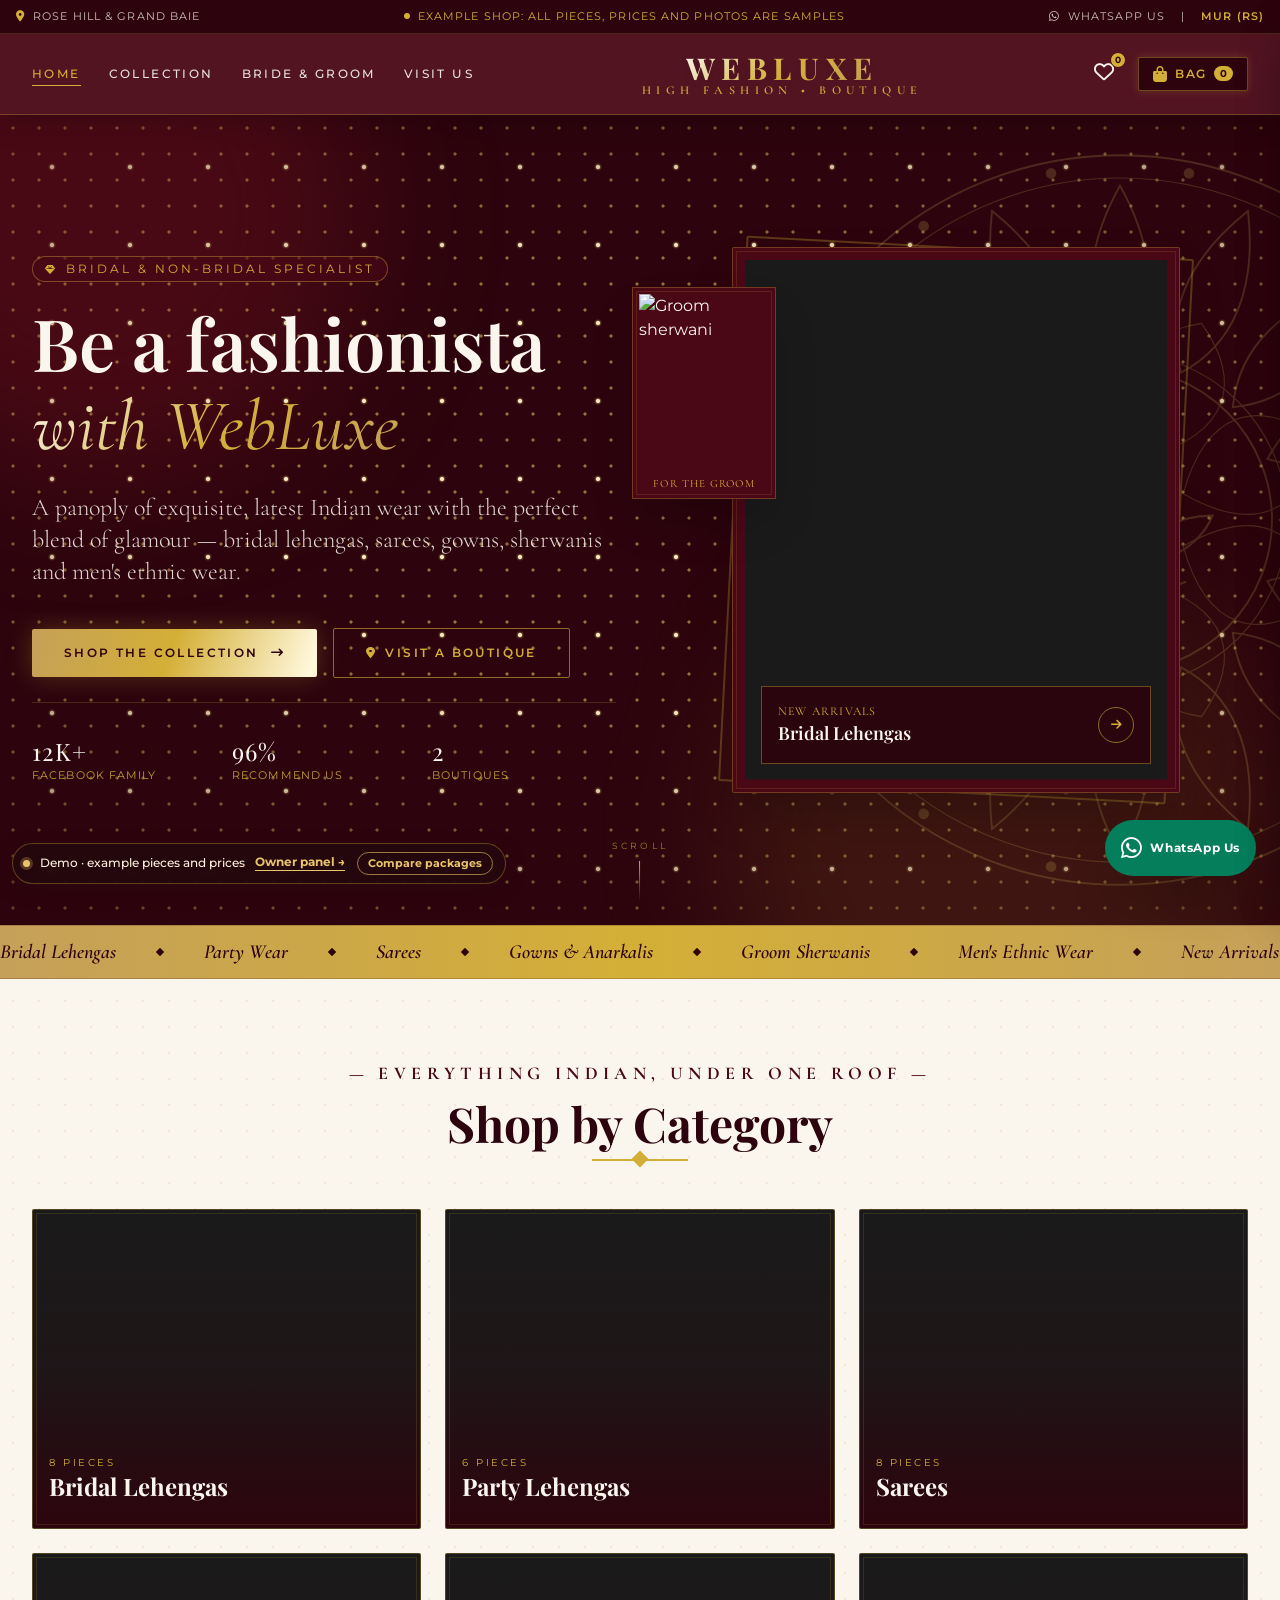
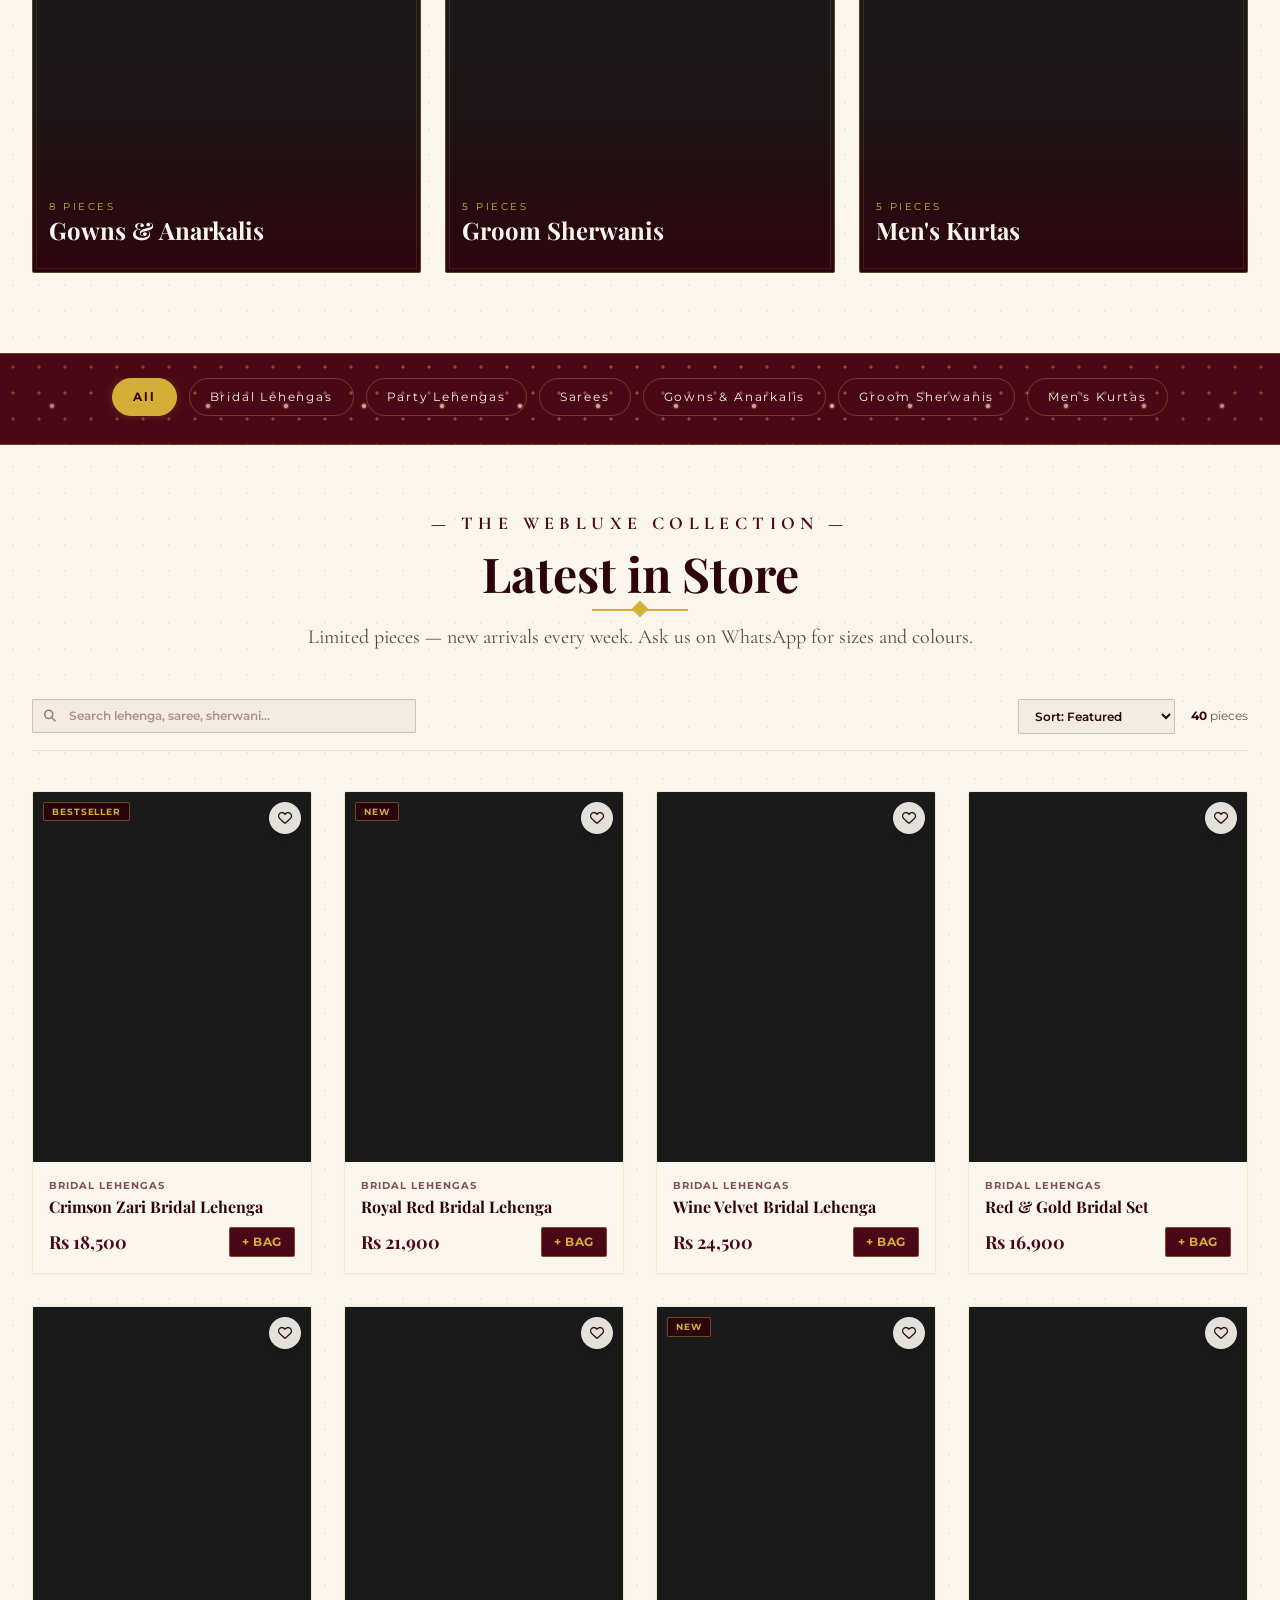
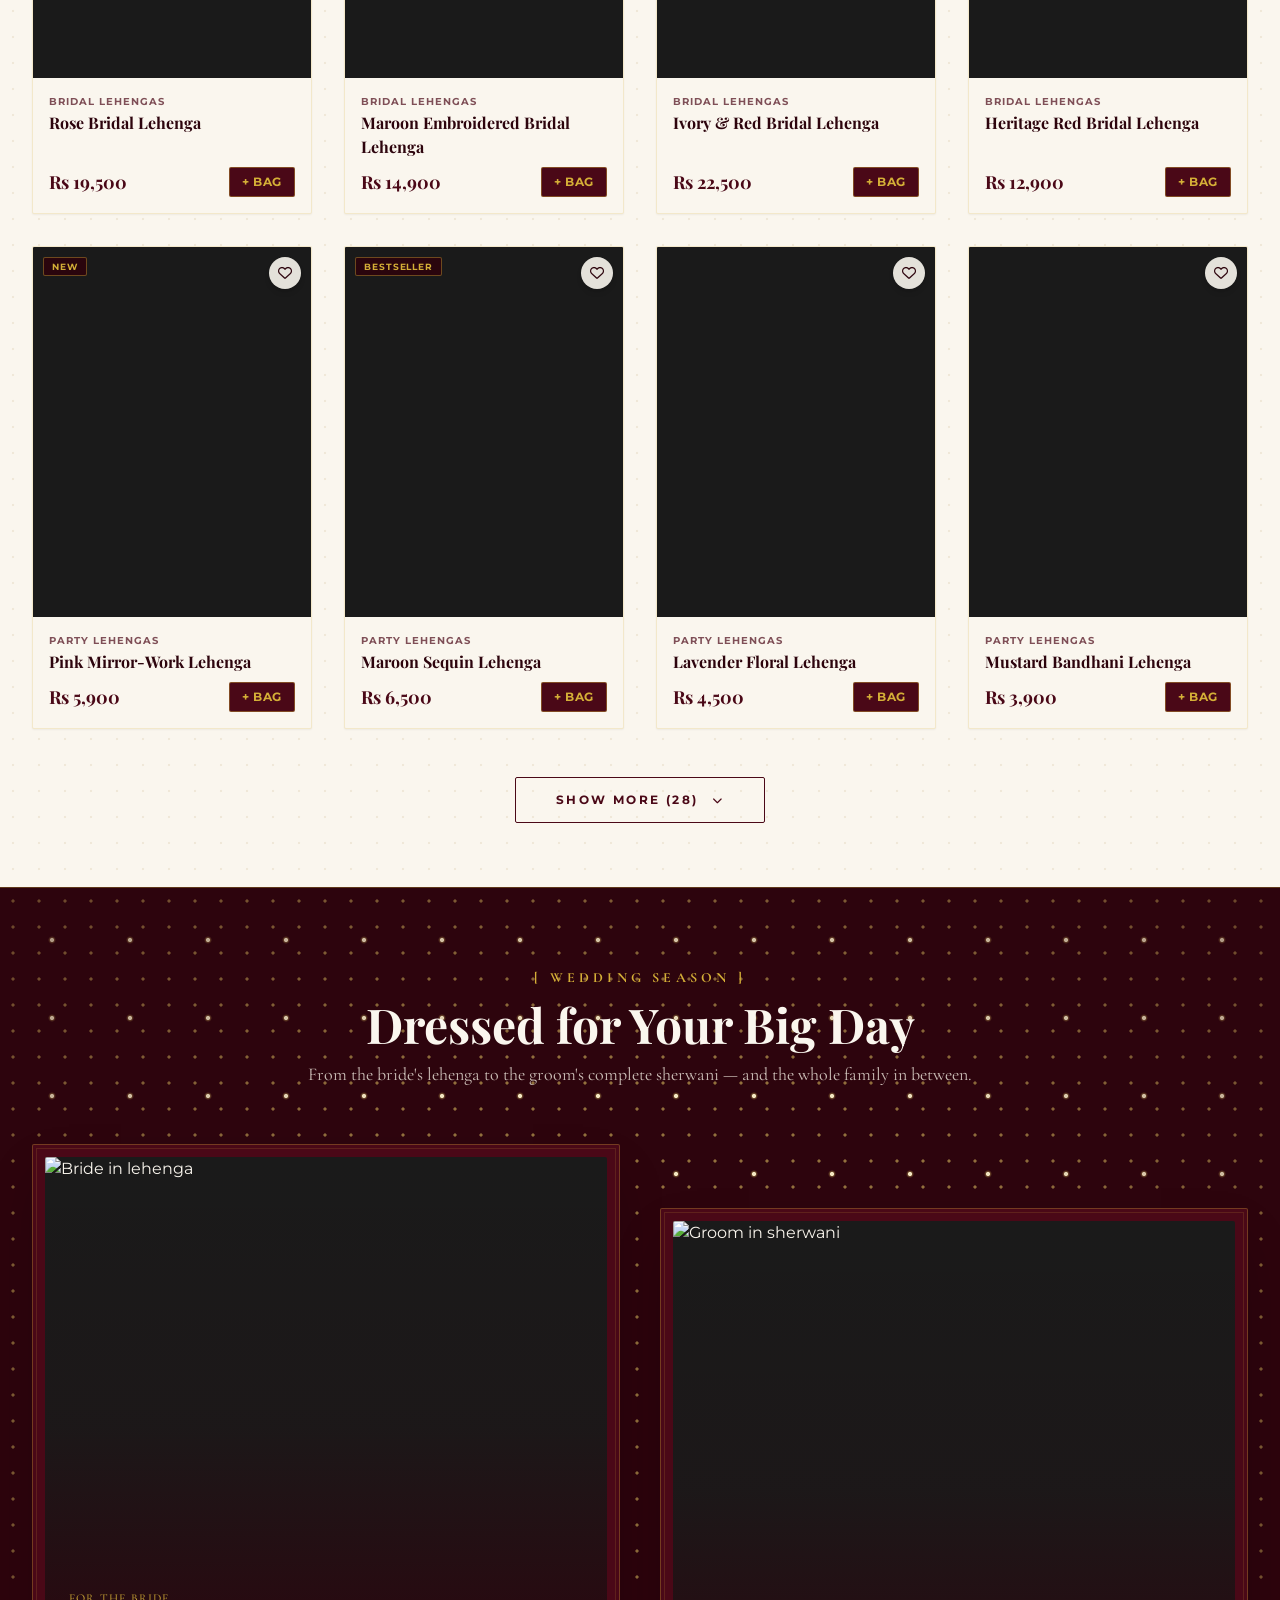
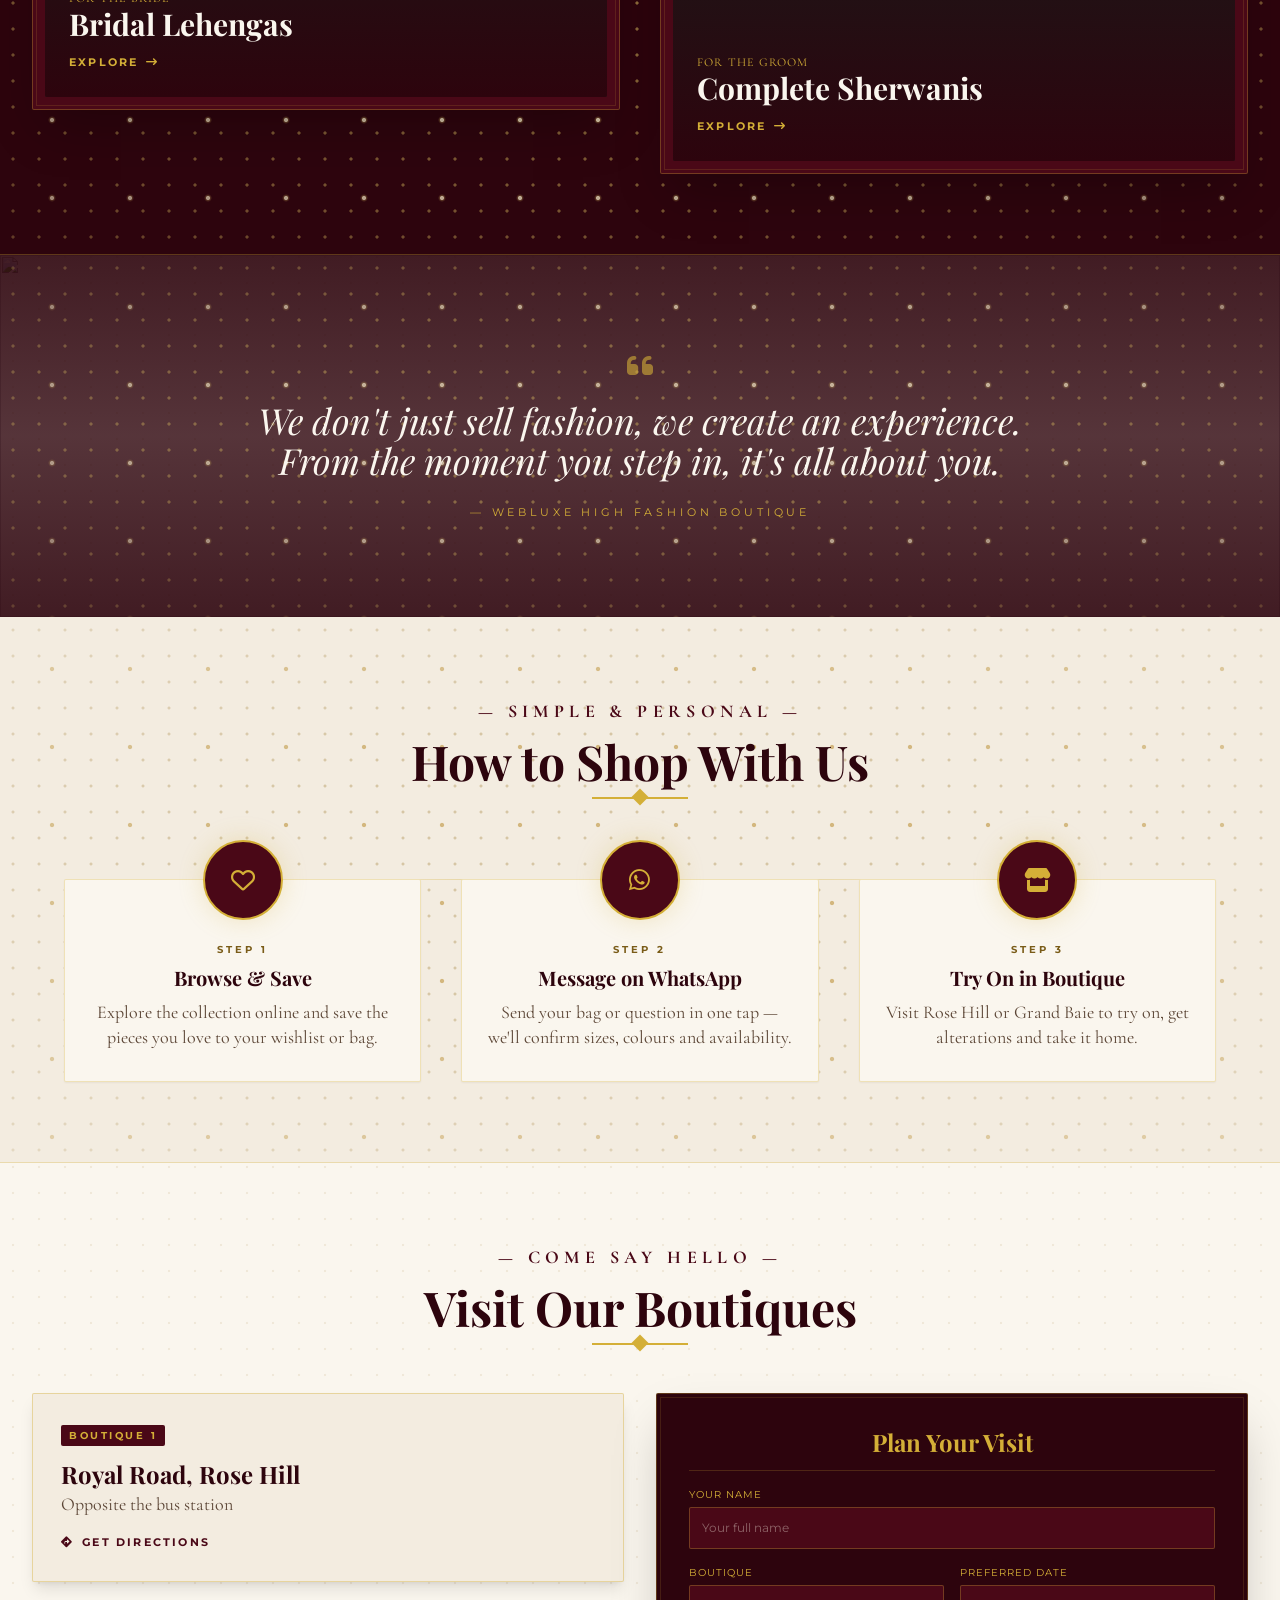
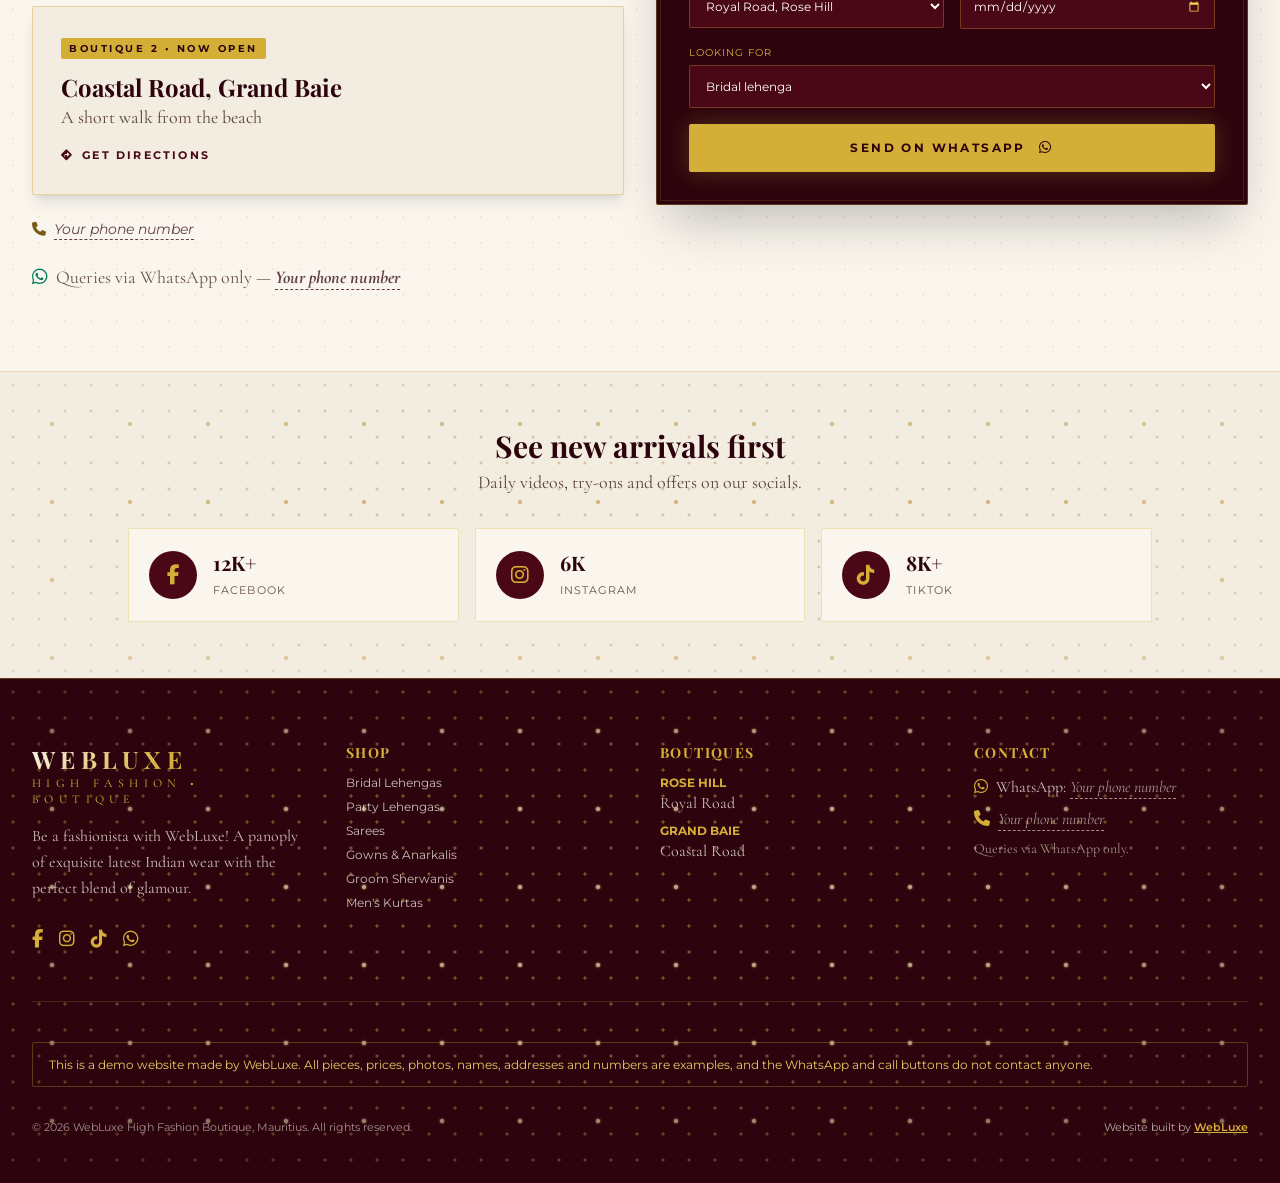
==== index.html @ 53db2b8c "WebLuxe High Fashion Boutique: business demo Clothing-shop demo site for WebLuxe. All pieces, prices" ====
<!DOCTYPE html>
<html lang="en" class="scroll-smooth">
<head>
    <meta charset="UTF-8">
    <meta name="viewport" content="width=device-width, initial-scale=1.0">
    <title>WebLuxe High Fashion Boutique | Indian Bridal &amp; Ethnic Wear in Mauritius</title>
    <meta name="description" content="WebLuxe High Fashion Boutique — Indian bridal &amp; non-bridal specialist in Mauritius. Bridal lehengas, sarees, gowns, sherwanis and men's ethnic wear. Boutiques in Rose Hill and Grand Baie.">
    <meta name="theme-color" content="#4A0817">
    <meta property="og:title" content="WebLuxe High Fashion Boutique | Be a fashionista">
    <meta property="og:description" content="A panoply of exquisite latest Indian wear — bridal, party wear and men's ethnic wear in Mauritius.">
    <meta property="og:type" content="website">
    <meta property="og:image" content="https://images.unsplash.com/photo-1721324807083-e9ddaa99310e?auto=format&fit=crop&w=1200&q=80">
    <link rel="icon" href="data:image/svg+xml,%3Csvg xmlns='http://www.w3.org/2000/svg' viewBox='0 0 64 64'%3E%3Crect width='64' height='64' rx='12' fill='%234A0817'/%3E%3Cg fill='none' stroke='%23D4AF37' stroke-width='2.2' stroke-linejoin='round'%3E%3Cpath d='M32 14c6 7 6 17 0 26-6-9-6-19 0-26z'/%3E%3Cpath d='M32 40c-8-2-13-9-13-16 7 2 12 8 13 16z'/%3E%3Cpath d='M32 40c8-2 13-9 13-16-7 2-12 8-13 16z'/%3E%3Cpath d='M18 46q14 6 28 0'/%3E%3C/g%3E%3C/svg%3E">

    <script>
        document.documentElement.classList.add('js');
        setTimeout(function () { if (document.body) { document.body.classList.add('is-loaded'); document.body.classList.remove('overflow-hidden'); } }, 7000);
    </script>

    <link rel="stylesheet" href="tw.css">
    <link rel="preconnect" href="https://fonts.googleapis.com">
    <link rel="preconnect" href="https://fonts.gstatic.com" crossorigin>
    <link href="https://fonts.googleapis.com/css2?family=Cormorant+Garamond:ital,wght@0,400;0,500;0,600;0,700;1,400;1,600&family=Montserrat:wght@300;400;500;600;700&family=Playfair+Display:ital,wght@0,400;0,600;0,700;0,900;1,400&display=swap" rel="stylesheet">
    <link rel="stylesheet" href="https://cdnjs.cloudflare.com/ajax/libs/font-awesome/6.4.0/css/all.min.css">

    <style>
        /* ============ BASE ============ */
        ::-webkit-scrollbar { width: 7px; }
        ::-webkit-scrollbar-track { background: #2D040D; }
        ::-webkit-scrollbar-thumb { background: #C5A059; border-radius: 3px; }
        .no-scrollbar::-webkit-scrollbar { display: none; }
        .no-scrollbar { -ms-overflow-style: none; scrollbar-width: none; }
        .rounded-xs { border-radius: 2px; }
        section[id] { scroll-margin-top: 84px; }
        :focus-visible { outline: 2px solid #D4AF37; outline-offset: 3px; }
        /* Light pages: a subtle antique-gold dot texture on the cream background */
        body { background-color: #FAF6EE; background-image: radial-gradient(circle, rgba(154, 118, 40, .2) 0 1.1px, transparent 1.7px); background-size: 26px 26px; }
        .on-light :focus-visible { outline-color: #7A5C18; }

        @keyframes goldGlint { 0% { background-position: -200% 0; } 100% { background-position: 200% 0; } }
        .gold-shimmer {
            background: linear-gradient(110deg, #C5A059 0%, #D4AF37 25%, #FFF8DC 50%, #D4AF37 75%, #C5A059 100%);
            background-size: 200% 100%; animation: goldGlint 6s infinite linear;
        }
        .text-gold-gradient {
            background: linear-gradient(135deg, #FAF6EE 0%, #D4AF37 50%, #C5A059 100%);
            -webkit-background-clip: text; background-clip: text; -webkit-text-fill-color: transparent;
        }
        /* ============ GOLD DOT FIELD (backgrounds) ============ */
        /* Base grid of crisp gold dots + a sparser layer that twinkles, so the pattern reads clearly on large / high-DPI screens */
        .dot-field { position: absolute; inset: 0; pointer-events: none; z-index: 0;
            background-image: radial-gradient(circle, rgba(230, 202, 101, .55) 0 1.3px, transparent 1.9px);
            background-size: 26px 26px;
            -webkit-mask-image: radial-gradient(ellipse 85% 75% at 50% 45%, #000 35%, rgba(0, 0, 0, .45) 100%);
                    mask-image: radial-gradient(ellipse 85% 75% at 50% 45%, #000 35%, rgba(0, 0, 0, .45) 100%); }
        .dot-field::after { content: ''; position: absolute; inset: 0;
            background-image: radial-gradient(circle, rgba(255, 244, 205, .95) 0 1.7px, rgba(230, 202, 101, .35) 2.4px, transparent 4px);
            background-size: 78px 78px; background-position: 13px 13px;
            animation: dotTwinkle 3.6s ease-in-out infinite alternate; }
        .dot-field.soft { opacity: .7; }
        @keyframes dotTwinkle { from { opacity: .15; } to { opacity: .85; } }
        /* Light sections: darker antique-gold dots so they show on cream */
        .dot-field.on-light { background-image: radial-gradient(circle, rgba(154, 118, 40, .32) 0 1.2px, transparent 1.8px); }
        .dot-field.on-light::after { background-image: radial-gradient(circle, rgba(184, 140, 46, .55) 0 1.6px, transparent 2.6px); }
        .hero-dust { position: absolute; inset: 0; pointer-events: none; overflow: hidden; z-index: 1; }
        .hero-dust b { position: absolute; bottom: -10px; width: var(--s); height: var(--s); border-radius: 50%; background: #F3DD8A; box-shadow: 0 0 8px 1px rgba(230, 202, 101, .8); opacity: 0; animation: dustRise var(--t) linear var(--d) infinite; }
        .hero-mandala { position: absolute; width: 760px; height: 760px; right: -220px; top: 50%; margin-top: -380px; opacity: .18; pointer-events: none; }
        .hero-mandala .spin { transform-origin: 100px 100px; animation: spin 120s linear infinite; }
        .hero-mandala .draw { fill: none; stroke: #E6CA65; stroke-width: .5; }
        .hero-mandala .draw.thin { stroke-width: .3; }
        .hero-mandala .draw.lotus { stroke-width: 1; }
        .hero-mandala .dot { fill: #E6CA65; }
        @media (max-width: 1023px) { .hero-mandala { right: 50%; margin-right: -380px; opacity: .12; } }

        .filigree-border { border: 1px solid rgba(212, 175, 55, 0.3); position: relative; }
        .filigree-border::after { content: ''; position: absolute; inset: 3px; border: 1px solid rgba(212, 175, 55, 0.15); pointer-events: none; }

        /* ============ MANDALA (shared) ============ */
        @keyframes drawLine { from { stroke-dashoffset: 1; } to { stroke-dashoffset: 0; } }
        @keyframes spin { to { transform: rotate(360deg); } }
        @keyframes fadeIn { from { opacity: 0; } to { opacity: 1; } }
        .mandala .draw, .mandala-w .draw { fill: none; stroke: #D4AF37; stroke-width: .6; stroke-dasharray: 1; }
        .mandala .draw.thin, .mandala-w .draw.thin { stroke-width: .35; stroke: #C5A059; }
        .mandala .draw.lotus, .mandala-w .draw.lotus { stroke: #E6CA65; stroke-width: 1.4; }
        .mandala .dot, .mandala-w .dot { fill: #D4AF37; }

        /* ============ INTRO LOADER ============ */
        #introLoader {
            position: fixed; inset: 0; z-index: 100; display: flex; align-items: center; justify-content: center; cursor: pointer;
            animation: loaderFailsafe .6s ease 7s forwards;
        }
        @keyframes loaderFailsafe { to { opacity: 0; visibility: hidden; } }
        #introLoader.is-done { display: none; }
        .curtain {
            position: absolute; top: 0; bottom: 0; width: 50.5%; overflow: hidden;
            background: radial-gradient(circle at var(--cx, 100%) 50%, rgba(90, 14, 26, .95) 0%, #2D040D 60%), #2D040D;
            transition: transform 1.15s cubic-bezier(.77, 0, .18, 1);
        }
        .curtain::before { content: ''; position: absolute; inset: 0; opacity: .32; background-image: radial-gradient(circle, #E6CA65 0 1.3px, transparent 1.9px); background-size: 24px 24px; }
        .curtain.left { left: 0; --cx: 100%; }
        .curtain.right { right: 0; --cx: 0%; }
        .curtain::after {
            content: ''; position: absolute; top: 0; bottom: 0; width: 1px; opacity: 0; transition: opacity .4s ease;
            background: linear-gradient(to bottom, transparent, #D4AF37 30%, #FFF8DC 50%, #D4AF37 70%, transparent);
        }
        .curtain.left::after { right: 0; }
        .curtain.right::after { left: 0; }
        #introLoader.is-leaving .curtain::after { opacity: 1; }
        #introLoader.is-leaving .curtain.left { transform: translateX(-101%); }
        #introLoader.is-leaving .curtain.right { transform: translateX(101%); }

        .loader-content { position: relative; z-index: 2; text-align: center; display: flex; flex-direction: column; align-items: center; transition: opacity .5s ease, transform .7s cubic-bezier(.7, 0, .3, 1), filter .5s ease; }
        #introLoader.is-leaving .loader-content { opacity: 0; transform: scale(.94); filter: blur(4px); }
        .mandala-wrap { position: relative; width: 190px; height: 190px; }
        @media (min-width: 640px) { .mandala-wrap { width: 230px; height: 230px; } }
        .mandala { width: 100%; height: 100%; overflow: visible; }
        .mandala .spin { transform-origin: 100px 100px; animation: spin 40s linear infinite; }
        .mandala .draw { animation: drawLine 1.6s cubic-bezier(.6, .1, .2, 1) both; animation-delay: var(--d, 0s); }
        .mandala .dot { animation: fadeIn .6s ease both; animation-delay: var(--d, 1.2s); }
        .mandala .lotus-g { animation: lotusIn 1.4s cubic-bezier(.2, .8, .2, 1) .7s both; transform-origin: 100px 100px; }
        @keyframes lotusIn { from { opacity: 0; transform: scale(.6); } to { opacity: 1; transform: scale(1); } }
        .mandala-glow { position: absolute; inset: 18%; border-radius: 50%; background: radial-gradient(circle, rgba(212, 175, 55, .3), transparent 70%); animation: glowPulse 2.6s ease-in-out infinite, fadeIn 1s ease .6s both; }
        @keyframes glowPulse { 0%, 100% { transform: scale(.9); opacity: .7; } 50% { transform: scale(1.1); opacity: 1; } }

        .brand-letters { margin-top: 28px; display: flex; gap: .08em; font-family: 'Playfair Display', serif; font-weight: 700; font-size: 30px; letter-spacing: .28em; padding-left: .28em; color: #FAF6EE; }
        @media (min-width: 640px) { .brand-letters { font-size: 44px; } }
        .brand-letters span { display: inline-block; animation: letterIn .9s cubic-bezier(.2, .8, .2, 1) both; animation-delay: calc(1.05s + var(--i) * .07s); }
        @keyframes letterIn { from { opacity: 0; transform: translateY(24px); filter: blur(8px); } to { opacity: 1; transform: none; filter: none; } }
        .brand-sub { margin-top: 6px; font-family: 'Cormorant Garamond', serif; font-weight: 600; font-size: 12px; letter-spacing: .55em; padding-left: .55em; color: #D4AF37; text-transform: uppercase; animation: subIn 1.2s ease 1.8s both; }
        @media (min-width: 640px) { .brand-sub { font-size: 14px; } }
        @keyframes subIn { from { opacity: 0; letter-spacing: .15em; } to { opacity: 1; letter-spacing: .55em; } }
        .loader-progress { margin-top: 34px; width: 180px; height: 1px; background: rgba(212, 175, 55, .2); position: relative; overflow: hidden; animation: fadeIn .6s ease 1.2s both; }
        .loader-progress i { position: absolute; inset: 0; transform-origin: left; background: linear-gradient(90deg, #C5A059, #FFF8DC, #D4AF37); animation: progressFill 2.2s cubic-bezier(.6, 0, .2, 1) 1.2s both; }
        @keyframes progressFill { from { transform: scaleX(0); } to { transform: scaleX(1); } }
        .loader-tagline { margin-top: 14px; font-family: 'Cormorant Garamond', serif; font-style: italic; font-size: 16px; color: rgba(243, 236, 224, .75); letter-spacing: .05em; animation: fadeIn .8s ease 2s both; }
        .loader-skip { position: absolute; bottom: 28px; left: 50%; transform: translateX(-50%); z-index: 3; font-family: 'Montserrat', sans-serif; font-size: 10px; letter-spacing: .3em; text-transform: uppercase; color: rgba(212, 175, 55, .55); animation: fadeIn .6s ease 1.5s both; transition: opacity .3s; }
        #introLoader.is-leaving .loader-skip { opacity: 0; }
        .gold-dust { position: absolute; inset: 0; z-index: 1; pointer-events: none; overflow: hidden; transition: opacity .5s; }
        #introLoader.is-leaving .gold-dust { opacity: 0; }
        .gold-dust b { position: absolute; bottom: -10px; width: var(--s); height: var(--s); border-radius: 50%; background: #E6CA65; box-shadow: 0 0 6px #D4AF37; opacity: 0; animation: dustRise var(--t) linear var(--d) infinite; }
        @keyframes dustRise { 0% { transform: translate(0, 0); opacity: 0; } 15% { opacity: .9; } 100% { transform: translate(var(--x), -105vh); opacity: 0; } }
        #introLoader.fast * { animation: none !important; }
        #introLoader.fast .mandala .spin { animation: spin 40s linear infinite !important; }

        /* ============ SECTION TRANSITION: silk pleat curtain ============ */
        #sectionWipe { position: fixed; inset: 0; z-index: 90; pointer-events: none; visibility: hidden; }
        #sectionWipe.is-active { pointer-events: auto; visibility: visible; }
        .pleat {
            position: absolute; top: 0; bottom: 0; transform: translateY(-101%);
            background: linear-gradient(90deg, #22030a 0%, #4A0817 35%, #5A0E1A 50%, #4A0817 65%, #22030a 100%);
            box-shadow: inset -1px 0 0 rgba(212, 175, 55, .35);
        }
        .pleat::after { content: ''; position: absolute; left: 0; right: 0; bottom: 0; height: 3px; background: linear-gradient(90deg, #C5A059, #FFF8DC, #C5A059); }
        .wipe-center { position: absolute; inset: 0; display: flex; flex-direction: column; align-items: center; justify-content: center; opacity: 0; }
        .wipe-mandala { width: 150px; height: 150px; position: relative; }
        @media (min-width: 640px) { .wipe-mandala { width: 180px; height: 180px; } }
        .mandala-w { width: 100%; height: 100%; overflow: visible; }
        .mandala-w .spin { transform-origin: 100px 100px; }
        .mandala-w .draw { stroke-dashoffset: 1; }
        .mandala-w .dot, .mandala-w .lotus-g { opacity: 0; }
        #sectionWipe.is-drawing .mandala-w .draw { animation: drawLine .75s cubic-bezier(.6, .1, .2, 1) forwards; animation-delay: calc(var(--d, 0s) * .45); }
        #sectionWipe.is-drawing .mandala-w .dot { animation: fadeIn .4s ease .45s forwards; }
        #sectionWipe.is-drawing .mandala-w .lotus-g { animation: lotusIn .8s cubic-bezier(.2, .8, .2, 1) .2s forwards; transform-origin: 100px 100px; }
        #sectionWipe.is-drawing .mandala-w .spin { animation: spin 8s linear infinite; }
        .wipe-title { margin-top: 22px; font-family: 'Playfair Display', serif; font-size: 30px; color: #FAF6EE; letter-spacing: .06em; display: flex; flex-wrap: wrap; justify-content: center; }
        @media (min-width: 640px) { .wipe-title { font-size: 42px; } }
        .wipe-title span { display: inline-block; opacity: 0; transform: translateY(14px); filter: blur(6px); white-space: pre; }
        #sectionWipe.is-drawing .wipe-title span { animation: letterIn .55s cubic-bezier(.2, .8, .2, 1) forwards; animation-delay: calc(.2s + var(--i) * .03s); }
        .wipe-sub { margin-top: 8px; font-family: 'Cormorant Garamond', serif; font-weight: 600; font-size: 12px; letter-spacing: .5em; color: #D4AF37; text-transform: uppercase; opacity: 0; }
        #sectionWipe.is-drawing .wipe-sub { animation: fadeIn .5s ease .45s forwards; }

        /* ============ HERO ENTRANCE ============ */
        html.js .hero-in { opacity: 0; transform: translateY(28px); }
        body.is-loaded .hero-in { animation: heroIn 1s cubic-bezier(.2, .7, .2, 1) forwards; animation-delay: var(--d, 0s); }
        @keyframes heroIn { to { opacity: 1; transform: none; } }
        .line-mask { display: block; overflow: hidden; padding-bottom: .08em; }
        .line-mask > span { display: inline-block; }
        html.js .line-mask > span { transform: translateY(110%); }
        body.is-loaded .line-mask > span { animation: lineUp 1.1s cubic-bezier(.2, .8, .2, 1) forwards; animation-delay: var(--d, 0s); }
        @keyframes lineUp { to { transform: translateY(0); } }
        html.js .hero-img-reveal { clip-path: inset(100% 0 0 0); }
        html.js .hero-img-reveal img { transform: scale(1.25); }
        body.is-loaded .hero-img-reveal { animation: clipUp 1.4s cubic-bezier(.77, 0, .18, 1) .35s forwards; }
        body.is-loaded .hero-img-reveal img { animation: heroZoomIn 2.2s cubic-bezier(.2, .7, .2, 1) .35s forwards, kenBurns 18s ease-in-out 2.6s infinite alternate; }
        @keyframes clipUp { to { clip-path: inset(0 0 0 0); } }
        @keyframes heroZoomIn { to { transform: scale(1); } }
        @keyframes kenBurns { from { transform: scale(1); } to { transform: scale(1.07) translateY(-1%); } }
        html.js .hero-frame { opacity: 0; transform: rotate(0deg) scale(.95); }
        body.is-loaded .hero-frame { animation: frameIn 1.4s cubic-bezier(.2, .7, .2, 1) .9s forwards; }
        @keyframes frameIn { to { opacity: 1; transform: rotate(3deg) scale(1); } }
        .float-card { animation: floaty 6s ease-in-out infinite; }
        @keyframes floaty { 0%, 100% { transform: translateY(0); } 50% { transform: translateY(-10px); } }

        /* ============ SCROLL REVEAL ============ */
        .reveal-element { opacity: 0; transform: translateY(30px); transition: opacity .9s ease-out, transform .9s cubic-bezier(.2, .7, .2, 1); }
        .reveal-element.active { opacity: 1; transform: translateY(0); }
        .reveal-element .divider-draw { width: 0; transition: width 1.1s cubic-bezier(.7, 0, .2, 1) .3s; }
        .reveal-element.active .divider-draw { width: 6rem; }
        .reveal-element .divider-draw > span { transform: translate(-50%, 0) rotate(45deg) scale(0); transition: transform .5s ease 1.1s; }
        .reveal-element.active .divider-draw > span { transform: translate(-50%, 0) rotate(45deg) scale(1); }

        /* ============ IMAGES / CARDS ============ */
        .luxury-img-wrapper { overflow: hidden; position: relative; }
        .luxury-img-wrapper img { transition: transform .9s cubic-bezier(.25, 1, .5, 1), opacity .7s ease; }
        .luxury-img-wrapper:hover img { transform: scale(1.06); }
        .sheen::after { content: ''; position: absolute; top: 0; bottom: 0; left: -75%; width: 50%; z-index: 5; pointer-events: none; background: linear-gradient(100deg, transparent, rgba(255, 248, 220, .28), transparent); transform: skewX(-20deg); }
        .sheen:hover::after { animation: sheenSweep 1.1s ease; }
        @keyframes sheenSweep { to { left: 130%; } }

        .cat-tile img { transition: transform 1.1s cubic-bezier(.25, 1, .5, 1); }
        .cat-tile:hover img { transform: scale(1.08); }
        .cat-tile .cat-line { transform: scaleX(0); transform-origin: left; transition: transform .5s ease; }
        .cat-tile:hover .cat-line { transform: scaleX(1); }

        #productGrid { transition: opacity .28s ease, transform .28s ease; }
        #productGrid.grid-out { opacity: 0; transform: translateY(14px); }
        .product-card { transition: opacity .8s ease-out, transform .6s cubic-bezier(.2, .7, .2, 1), box-shadow .5s ease, border-color .5s ease; }
        .product-card.active:hover { transform: translateY(-6px); }
        .heart-pop { animation: heartPop .45s cubic-bezier(.2, 1.6, .4, 1); }
        @keyframes heartPop { 0% { transform: scale(1); } 40% { transform: scale(1.45); } 100% { transform: scale(1); } }
        .badge-bump { animation: badgeBump .5s cubic-bezier(.2, 1.6, .4, 1); }
        @keyframes badgeBump { 0% { transform: scale(1); } 40% { transform: scale(1.6); } 100% { transform: scale(1); } }
        .fly-dot { position: fixed; z-index: 95; width: 64px; height: 64px; border-radius: 50%; object-fit: cover; border: 2px solid #D4AF37; box-shadow: 0 0 20px rgba(212, 175, 55, .5); pointer-events: none; }

        /* ============ DRAWERS / MODAL / NAV ============ */
        #drawerBackdrop { transition: opacity .45s ease; }
        .drawer { transition: transform .6s cubic-bezier(.77, 0, .18, 1); }
        #quickViewModal { transition: opacity .35s ease; }
        #quickViewModal .qv-panel { transition: transform .5s cubic-bezier(.2, .8, .2, 1), opacity .4s ease; }
        #quickViewModal.is-closed { opacity: 0; pointer-events: none; }
        #quickViewModal.is-closed .qv-panel { transform: translateY(24px) scale(.96); opacity: 0; }
        #mobileNavMenu { display: grid; grid-template-rows: 0fr; transition: grid-template-rows .5s cubic-bezier(.77, 0, .18, 1); }
        #mobileNavMenu > div { overflow: hidden; }
        #mobileNavMenu.open { grid-template-rows: 1fr; }
        @media (min-width: 1024px) { #mobileNavMenu { display: none; } }
        #mobileNavMenu a { opacity: 0; transform: translateX(-12px); transition: opacity .4s ease, transform .4s ease; }
        #mobileNavMenu.open a { opacity: 1; transform: none; }
        #headerInner { transition: padding .4s ease; }
        #mainHeader.is-scrolled #headerInner { padding-top: .55rem; padding-bottom: .55rem; }
        .nav-link.is-active { color: #D4AF37; }
        .nav-link.is-active > span { width: 100%; }
        #scrollProgress { transform-origin: left; transform: scaleX(0); }
        #backToTop { transition: opacity .4s ease, transform .4s ease; }
        #backToTop.is-hidden { opacity: 0; transform: translateY(16px); pointer-events: none; }
        @media (max-width: 640px) { #backToTop { display: none; } }   /* on phones it covered the + BAG buttons */
        .announce-item { transition: opacity .6s ease, transform .6s ease; }
        .announce-item.is-out { opacity: 0; transform: translateY(-8px); }
        .marquee { display: flex; width: max-content; animation: marquee 38s linear infinite; }
        .marquee-wrap:hover .marquee { animation-play-state: paused; }
        @keyframes marquee { to { transform: translateX(-50%); } }
        input[type="date"]::-webkit-calendar-picker-indicator { filter: invert(78%) sepia(40%) saturate(600%) hue-rotate(5deg); cursor: pointer; }

        @media (prefers-reduced-motion: reduce) {
            *, *::before, *::after { animation-duration: .01ms !important; animation-iteration-count: 1 !important; transition-duration: .01ms !important; }
            .marquee { animation: none !important; }
        }
        /* ============ BUSINESS TIER: calmer effects ============ */
        #introLoader .curtain, #introLoader .gold-dust, #introLoader .mandala-wrap, #introLoader .loader-skip, #sectionWipe { display: none !important; }
        #introLoader { background: #2D040D; transition: opacity .5s ease; }
        #introLoader.is-leaving { opacity: 0; }
        #introLoader.is-leaving .loader-content { opacity: 1; transform: none; filter: none; }
        .hero-mandala .spin { animation: none; }
        body { background-image: radial-gradient(circle, rgba(154, 118, 40, .11) 0 1px, transparent 1.6px); }
    </style>
    <link rel="stylesheet" href="demo/demo.css">
    <link rel="stylesheet" href="demo/tiers.css">
</head>
<body class="bg-silkVanilla text-obsidian font-montserrat antialiased selection:bg-royalMaroon selection:text-warmGold overflow-hidden">

    <!-- ===================== INTRO LOADING SCREEN ===================== -->
    <div id="introLoader" role="status" aria-label="Loading WebLuxe High Fashion Boutique">
        <div class="curtain left"></div>
        <div class="curtain right"></div>
        <div class="gold-dust" id="goldDust"></div>
        <div class="loader-content">
            <div class="mandala-wrap">
                <div class="mandala-glow"></div>
                <svg class="mandala" id="loaderMandala" viewBox="0 0 200 200" aria-hidden="true"></svg>
            </div>
            <div class="brand-letters" id="brandLetters" aria-hidden="true"></div>
            <div class="brand-sub">High Fashion &nbsp;•&nbsp; Boutique</div>
            <div class="loader-progress"><i></i></div>
            <div class="loader-tagline">Be a fashionista with WebLuxe</div>
        </div>
        <div class="loader-skip">Tap to enter</div>
    </div>

    <!-- SECTION TRANSITION OVERLAY -->
    <div id="sectionWipe" aria-hidden="true">
        <div id="pleats"></div>
        <div class="wipe-center">
            <div class="wipe-mandala"><svg class="mandala-w" id="wipeMandala" viewBox="0 0 200 200"></svg></div>
            <div class="wipe-title" id="wipeTitle"></div>
            <div class="wipe-sub">WebLuxe High Fashion Boutique</div>
        </div>
    </div>

    <script>
        /* Build the mandala (used by loader + transition) and loader extras before first paint */
        function buildMandala(svg) {
            var ns = 'http://www.w3.org/2000/svg';
            function el(tag, attrs, parent) { var e = document.createElementNS(ns, tag); for (var k in attrs) e.setAttribute(k, attrs[k]); parent.appendChild(e); return e; }
            var spin = el('g', { 'class': 'spin' }, svg);
            el('circle', { 'class': 'draw', pathLength: 1, cx: 100, cy: 100, r: 96, style: '--d:.05s' }, spin);
            el('circle', { 'class': 'draw thin', pathLength: 1, cx: 100, cy: 100, r: 90, style: '--d:.2s' }, spin);
            for (var i = 0; i < 16; i++) {
                el('path', { 'class': 'draw', pathLength: 1, d: 'M100 12 C 110 30, 110 46, 100 58 C 90 46, 90 30, 100 12 Z', transform: 'rotate(' + (i * 22.5) + ' 100 100)', style: '--d:' + (0.25 + i * 0.04) + 's' }, spin);
                el('circle', { 'class': 'dot', cx: 100, cy: 7, r: 1.4, transform: 'rotate(' + (i * 22.5 + 11.25) + ' 100 100)', style: '--d:' + (1.1 + i * 0.03) + 's' }, spin);
            }
            for (var j = 0; j < 8; j++) {
                el('path', { 'class': 'draw thin', pathLength: 1, d: 'M100 44 C 116 54, 118 68, 100 82 C 82 68, 84 54, 100 44 Z', transform: 'rotate(' + (j * 45 + 22.5) + ' 100 100)', style: '--d:' + (0.55 + j * 0.05) + 's' }, spin);
            }
            el('circle', { 'class': 'draw thin', pathLength: 1, cx: 100, cy: 100, r: 44, style: '--d:.5s' }, spin);
            el('circle', { 'class': 'draw', pathLength: 1, cx: 100, cy: 100, r: 40, style: '--d:.6s' }, spin);
            /* Lotus in the centre */
            var lotus = el('g', { 'class': 'lotus-g' }, svg);
            var inner = el('g', { transform: 'translate(100 100) scale(.58) translate(-100 -102)' }, lotus);
            var petals = [
                'M100 66 C 112 82, 112 104, 100 122 C 88 104, 88 82, 100 66 Z',
                'M100 122 C 84 114, 74 98, 76 82 C 90 88, 99 104, 100 122 Z',
                'M100 122 C 116 114, 126 98, 124 82 C 110 88, 101 104, 100 122 Z',
                'M100 122 C 80 124, 64 114, 58 100 C 74 100, 90 108, 100 122 Z',
                'M100 122 C 120 124, 136 114, 142 100 C 126 100, 110 108, 100 122 Z',
                'M70 130 Q 100 142 130 130'
            ];
            petals.forEach(function (d, k) { el('path', { 'class': 'draw lotus', pathLength: 1, d: d, style: '--d:' + (0.7 + k * 0.08) + 's' }, inner); });
        }
        (function () {
            buildMandala(document.getElementById('loaderMandala'));
            buildMandala(document.getElementById('wipeMandala'));
            var word = 'WEBLUXE', box = document.getElementById('brandLetters');
            for (var k = 0; k < word.length; k++) { var s = document.createElement('span'); s.textContent = word[k]; s.style.setProperty('--i', k); box.appendChild(s); }
            var dust = document.getElementById('goldDust');
            for (var n = 0; n < 26; n++) {
                var b = document.createElement('b');
                b.style.left = (Math.random() * 100) + '%';
                b.style.setProperty('--s', (1 + Math.random() * 3) + 'px');
                b.style.setProperty('--t', (6 + Math.random() * 7) + 's');
                b.style.setProperty('--d', (Math.random() * 5) + 's');
                b.style.setProperty('--x', ((Math.random() - 0.5) * 120) + 'px');
                dust.appendChild(b);
            }
            var pleats = document.getElementById('pleats'), P = 7;
            for (var p = 0; p < P; p++) {
                var d = document.createElement('div');
                d.className = 'pleat';
                d.style.left = (p * 100 / P) + '%';
                d.style.width = 'calc(' + (100 / P) + '% + 1px)';
                pleats.appendChild(d);
            }
            try { if (sessionStorage.getItem('hf_intro_seen')) document.getElementById('introLoader').classList.add('fast'); } catch (e) {}
        })();
    </script>

    <!-- SCROLL PROGRESS -->
    <div id="scrollProgress" class="fixed top-0 left-0 right-0 h-[2px] z-[60] bg-gradient-to-r from-antiqueGold via-softGold to-warmGold pointer-events-none"></div>

    <!-- TOP ANNOUNCEMENT BAR -->
    <div class="bg-richBurgundy text-warmGold border-b border-warmGold/20 py-2 px-4 text-center font-montserrat text-[11px] tracking-widest uppercase flex justify-between items-center z-50 relative">
        <div class="hidden md:flex items-center gap-2 text-creamAccent/80">
            <i class="fa-solid fa-location-dot text-warmGold"></i>
            <span>Rose Hill &amp; Grand Baie</span>
        </div>
        <div class="mx-auto md:mx-0 flex items-center gap-2 min-h-[16px]">
            <span class="w-1.5 h-1.5 rounded-full bg-warmGold animate-pulse shrink-0"></span>
            <span id="announceText" class="announce-item">Bridal &amp; Non-Bridal Specialist • Men's Ethnic Wear • Party Wear</span>
        </div>
        <div class="hidden md:flex items-center gap-4 text-creamAccent/80">
            <a href="#" onclick="openWhatsApp('Hello WebLuxe High Fashion Boutique!'); return false;" class="hover:text-warmGold transition-colors"><i class="fa-brands fa-whatsapp mr-1"></i> WhatsApp us</a>
            <span>|</span>
            <span class="font-semibold text-warmGold">MUR (Rs)</span>
        </div>
    </div>

    <!-- HEADER -->
    <header id="mainHeader" class="sticky top-0 z-40 bg-royalMaroon/95 border-b border-warmGold/30 transition-all duration-300 shadow-xl backdrop-blur-md">
        <div id="headerInner" class="max-w-7xl mx-auto px-4 sm:px-6 lg:px-8 py-4 flex items-center justify-between">
            <div class="flex items-center gap-4 lg:hidden">
                <button id="mobileNavBtn" onclick="toggleMobileNav()" class="text-warmGold p-2 text-xl focus:outline-none" aria-label="Open menu" aria-expanded="false">
                    <i class="fa-solid fa-bars-staggered"></i>
                </button>
            </div>

            <nav class="hidden lg:flex items-center gap-7 text-xs font-montserrat uppercase tracking-[0.2em] text-silkVanilla/90 font-medium">
                <a href="#hero" data-nav="hero" class="nav-link hover:text-warmGold transition-colors py-1 relative group">Home<span class="absolute bottom-0 left-0 w-0 h-[1px] bg-warmGold transition-all duration-300 group-hover:w-full"></span></a>
                <a href="#collections" data-nav="collections" class="nav-link hover:text-warmGold transition-colors py-1 relative group">Collection<span class="absolute bottom-0 left-0 w-0 h-[1px] bg-warmGold transition-all duration-300 group-hover:w-full"></span></a>
                <a href="#bride-groom" data-nav="bride-groom" class="nav-link hover:text-warmGold transition-colors py-1 relative group">Bride &amp; Groom<span class="absolute bottom-0 left-0 w-0 h-[1px] bg-warmGold transition-all duration-300 group-hover:w-full"></span></a>
                <a href="#visit" data-nav="visit" class="nav-link hover:text-warmGold transition-colors py-1 relative group">Visit Us<span class="absolute bottom-0 left-0 w-0 h-[1px] bg-warmGold transition-all duration-300 group-hover:w-full"></span></a>
            </nav>

            <a href="#hero" class="text-center group flex flex-col items-center" aria-label="WebLuxe High Fashion Boutique home">
                <span class="font-playfair text-xl sm:text-3xl font-bold tracking-[0.2em] sm:tracking-[0.22em] text-gold-gradient uppercase drop-shadow-md">WEBLUXE</span>
                <span class="font-cormorant text-[9px] sm:text-xs tracking-[0.3em] sm:tracking-[0.45em] text-warmGold uppercase -mt-1 font-semibold whitespace-nowrap group-hover:tracking-[0.55em] transition-all">High Fashion<span class="hidden sm:inline"> • Boutique</span></span>
            </a>

            <div class="flex items-center gap-5">
                <button onclick="toggleWishlistDrawer()" class="relative text-silkVanilla hover:text-warmGold transition-colors p-1" title="Wishlist" aria-label="Wishlist">
                    <i class="fa-regular fa-heart text-xl"></i>
                    <span id="wishlistBadge" class="absolute -top-1.5 -right-2 bg-warmGold text-richBurgundy text-[9px] font-bold w-4 h-4 rounded-full flex items-center justify-center border border-royalMaroon">0</span>
                </button>
                <button id="bagBtn" onclick="toggleCartDrawer()" class="relative flex items-center gap-2 bg-richBurgundy border border-warmGold/40 hover:border-warmGold text-warmGold px-3.5 py-2 rounded-sm transition-all duration-300 group shadow-gold-sm" aria-label="Shopping bag">
                    <i class="fa-solid fa-bag-shopping text-base group-hover:scale-110 transition-transform"></i>
                    <span class="hidden sm:inline font-montserrat text-xs tracking-widest uppercase font-semibold">BAG</span>
                    <span id="cartBadge" class="bg-warmGold text-richBurgundy text-[10px] font-bold px-1.5 rounded-full font-montserrat">0</span>
                </button>
            </div>
        </div>

        <div id="mobileNavMenu" class="lg:hidden bg-richBurgundy">
            <div>
                <div class="border-b border-warmGold/30 px-6 py-6 font-montserrat text-xs tracking-widest uppercase flex flex-col gap-4 text-silkVanilla">
                    <a href="#hero" onclick="toggleMobileNav(false)" class="py-2 border-b border-warmGold/10 hover:text-warmGold">Home</a>
                    <a href="#collections" onclick="toggleMobileNav(false)" class="py-2 border-b border-warmGold/10 hover:text-warmGold">Collection</a>
                    <a href="#bride-groom" onclick="toggleMobileNav(false)" class="py-2 border-b border-warmGold/10 hover:text-warmGold">Bride &amp; Groom</a>
                    <a href="#visit" onclick="toggleMobileNav(false)" class="py-2 border-b border-warmGold/10 hover:text-warmGold">Visit Our Boutiques</a>
                    <div class="pt-2 text-[11px] text-warmGold/80 normal-case flex flex-col gap-1">
                        <span><i class="fa-solid fa-location-dot mr-1"></i> Royal Road, Rose Hill &amp; Coastal Road, Grand Baie</span>
                        <span><i class="fa-brands fa-whatsapp mr-1"></i> WhatsApp: <span class="ph-num">Your phone number</span></span>
                    </div>
                </div>
            </div>
        </div>
    </header>

    <!-- HERO -->
    <section id="hero" class="relative bg-richBurgundy text-silkVanilla min-h-[85vh] lg:min-h-[90vh] flex items-center overflow-hidden">
        <div class="absolute -top-40 -left-40 w-[520px] h-[520px] rounded-full bg-deepCrimson/60 blur-3xl pointer-events-none"></div>
        <div class="absolute -bottom-48 right-0 w-[560px] h-[560px] rounded-full bg-warmGold/10 blur-3xl pointer-events-none"></div>
        <div class="dot-field"></div>
        <svg class="hero-mandala" id="heroMandala" viewBox="0 0 200 200" aria-hidden="true"></svg>
        <div class="hero-dust" id="heroDust" aria-hidden="true"></div>

        <div class="max-w-7xl mx-auto px-4 sm:px-6 lg:px-8 py-16 w-full relative z-10 grid grid-cols-1 lg:grid-cols-12 gap-12 items-center">
            <div class="lg:col-span-6 space-y-6 text-center lg:text-left">
                <div class="hero-in inline-flex items-center gap-2 px-3 py-1 border border-warmGold/40 bg-royalMaroon/60 rounded-full text-warmGold font-montserrat text-[10px] sm:text-xs tracking-[0.25em] uppercase" style="--d:.15s">
                    <i class="fa-solid fa-gem text-[10px]"></i>
                    <span>Bridal &amp; Non-Bridal Specialist</span>
                </div>

                <h1 class="font-playfair text-4xl sm:text-6xl xl:text-7xl font-semibold leading-[1.12] text-silkVanilla">
                    <span class="line-mask"><span style="--d:.25s">Be a fashionista</span></span>
                    <span class="line-mask"><span class="italic font-cormorant font-normal text-gold-gradient pr-2" style="--d:.4s">with WebLuxe</span></span>
                </h1>

                <p class="hero-in font-cormorant text-lg sm:text-2xl text-creamAccent/90 leading-relaxed max-w-xl mx-auto lg:mx-0 font-light" style="--d:.6s">
                    A panoply of exquisite, latest Indian wear with the perfect blend of glamour — bridal lehengas, sarees, gowns, sherwanis and men's ethnic wear.
                </p>

                <div class="hero-in pt-4 flex flex-col sm:flex-row items-center justify-center lg:justify-start gap-4 font-montserrat text-xs tracking-[0.2em] uppercase font-semibold" style="--d:.75s">
                    <a href="#collections" class="gold-shimmer w-full sm:w-auto text-center px-8 py-4 text-richBurgundy rounded-sm transition-all duration-300 shadow-gold-glow hover:shadow-[0_0_35px_rgba(212,175,55,.5)] flex items-center justify-center gap-3 group">
                        <span>Shop the Collection</span>
                        <i class="fa-solid fa-arrow-right-long group-hover:translate-x-1.5 transition-transform"></i>
                    </a>
                    <a href="#visit" class="w-full sm:w-auto text-center px-8 py-4 bg-transparent hover:bg-royalMaroon border border-warmGold/60 text-warmGold rounded-sm transition-all duration-300 flex items-center justify-center gap-2">
                        <i class="fa-solid fa-location-dot text-xs"></i>
                        <span>Visit a Boutique</span>
                    </a>
                </div>

                <div class="hero-in pt-8 border-t border-warmGold/20 grid grid-cols-3 gap-4 text-center lg:text-left font-montserrat text-[10px] sm:text-[11px] text-warmGold/90 uppercase tracking-widest" style="--d:.9s">
                    <div><span class="block font-playfair text-xl sm:text-2xl text-silkVanilla">12K+</span><span>Facebook Family</span></div>
                    <div><span class="block font-playfair text-xl sm:text-2xl text-silkVanilla">96%</span><span>Recommend Us</span></div>
                    <div><span class="block font-playfair text-xl sm:text-2xl text-silkVanilla">2</span><span>Boutiques</span></div>
                </div>
            </div>

            <div class="lg:col-span-6 relative flex justify-center items-center">
                <div class="hero-frame absolute inset-0 max-w-md mx-auto border-2 border-warmGold/30 rounded-sm pointer-events-none hidden sm:block"></div>
                <div class="hero-in relative w-full max-w-md bg-royalMaroon p-3 filigree-border rounded-sm shadow-2xl" style="--d:.2s">
                    <div class="hero-img-reveal relative h-[420px] sm:h-[520px] rounded-sm overflow-hidden bg-charcoal">
                        <img id="heroImage" src="https://images.unsplash.com/photo-1721324807083-e9ddaa99310e?auto=format&fit=crop&w=1000&q=80" srcset="https://images.unsplash.com/photo-1721324807083-e9ddaa99310e?auto=format&fit=crop&w=500&q=75 500w, https://images.unsplash.com/photo-1721324807083-e9ddaa99310e?auto=format&fit=crop&w=750&q=75 750w, https://images.unsplash.com/photo-1721324807083-e9ddaa99310e?auto=format&fit=crop&w=1000&q=80 1000w" sizes="(max-width:1024px) 80vw, 40vw" alt="Bridal lehenga at WebLuxe High Fashion Boutique" class="w-full h-full object-cover object-top" fetchpriority="high">
                        <div class="absolute bottom-4 left-4 right-4 bg-richBurgundy/90 border border-warmGold/40 p-4 backdrop-blur-md flex items-center justify-between text-silkVanilla cursor-pointer hover:border-warmGold transition-colors" onclick="goToCategory('bridal')">
                            <div>
                                <span class="font-cormorant text-xs text-warmGold uppercase tracking-widest block">New Arrivals</span>
                                <span class="font-playfair text-lg font-semibold block text-silkVanilla">Bridal Lehengas</span>
                            </div>
                            <span class="w-9 h-9 rounded-full border border-warmGold/60 flex items-center justify-center text-warmGold"><i class="fa-solid fa-arrow-right text-xs"></i></span>
                        </div>
                    </div>
                </div>
                <!-- Floating groom card -->
                <div class="hero-in hidden md:block absolute -left-2 lg:-left-8 top-10 w-36" style="--d:1.1s">
                    <div class="float-card bg-royalMaroon p-1.5 filigree-border shadow-2xl cursor-pointer" onclick="goToCategory('groom')">
                        <img src="https://images.unsplash.com/photo-1760080838961-4208536db385?auto=format&fit=crop&w=400&q=80" alt="Groom sherwani" class="w-full h-44 object-cover object-top">
                        <span class="block text-center font-cormorant text-[11px] text-warmGold tracking-widest uppercase pt-1.5">For the Groom</span>
                    </div>
                </div>
            </div>
        </div>
        <a href="#categories" class="absolute bottom-6 left-1/2 -translate-x-1/2 hidden lg:block text-warmGold/70 hover:text-warmGold font-montserrat text-[9px] tracking-[0.35em] uppercase z-10" aria-label="Scroll down">
            <span class="hero-in flex flex-col items-center gap-2" style="--d:1.2s"><span>Scroll</span><span class="w-px h-10 bg-gradient-to-b from-warmGold to-transparent animate-pulse"></span></span>
        </a>
    </section>

    <!-- GOLD MARQUEE -->
    <div class="marquee-wrap bg-gradient-to-r from-antiqueGold via-warmGold to-antiqueGold text-richBurgundy overflow-hidden py-3 border-y border-richBurgundy/20" aria-hidden="true">
        <div class="marquee font-cormorant italic font-semibold text-lg sm:text-xl whitespace-nowrap" id="marquee"></div>
    </div>

    <!-- SHOP BY CATEGORY -->
    <section id="categories" class="on-light py-20 px-4 sm:px-6 lg:px-8 max-w-7xl mx-auto">
        <div class="text-center space-y-3 mb-12 reveal-element">
            <span class="font-cormorant text-base sm:text-lg text-royalMaroon font-bold tracking-[0.3em] uppercase block">— Everything Indian, Under One Roof —</span>
            <h2 class="font-playfair text-3xl sm:text-5xl font-bold text-richBurgundy">Shop by Category</h2>
            <div class="divider-draw h-[2px] bg-warmGold mx-auto my-4 relative"><span class="absolute -top-1.5 left-1/2 w-3 h-3 bg-warmGold"></span></div>
        </div>
        <div id="categoryTiles" class="grid grid-cols-2 md:grid-cols-3 gap-4 sm:gap-6"></div>
    </section>

    <!-- CATEGORY CHIPS -->
    <section class="relative overflow-hidden bg-royalMaroon border-y border-warmGold/30 py-6 px-4" id="chipBar">
        <div class="dot-field soft"></div>
        <div id="categoryChips" class="relative max-w-7xl mx-auto flex items-center justify-start lg:justify-center gap-3 overflow-x-auto no-scrollbar pb-1 font-montserrat text-xs tracking-[0.15em] uppercase"></div>
    </section>

    <!-- COLLECTION -->
    <section id="collections" class="on-light py-16 px-4 sm:px-6 lg:px-8 max-w-7xl mx-auto">
        <div class="text-center space-y-3 mb-12 reveal-element">
            <span class="font-cormorant text-base sm:text-lg text-royalMaroon font-bold tracking-[0.3em] uppercase block">— The WebLuxe Collection —</span>
            <h2 class="font-playfair text-3xl sm:text-5xl font-bold text-richBurgundy">Latest in Store</h2>
            <div class="divider-draw h-[2px] bg-warmGold mx-auto my-4 relative"><span class="absolute -top-1.5 left-1/2 w-3 h-3 bg-warmGold"></span></div>
            <p class="font-cormorant text-cocoa text-lg sm:text-xl max-w-2xl mx-auto">Limited pieces — new arrivals every week. Ask us on WhatsApp for sizes and colours.</p>
        </div>

        <div class="flex flex-wrap items-center justify-between gap-4 mb-10 pb-4 border-b border-royalMaroon/10 font-montserrat text-xs">
            <div class="relative flex-1 min-w-[200px] max-w-sm">
                <i class="fa-solid fa-magnifying-glass absolute left-3 top-1/2 -translate-y-1/2 text-royalMaroon/50"></i>
                <label for="searchInput" class="sr-only">Search</label>
                <input id="searchInput" type="search" placeholder="Search lehenga, saree, sherwani…" oninput="onSearch()" class="w-full bg-creamAccent border border-royalMaroon/20 text-richBurgundy pl-9 pr-3 py-2 rounded-sm focus:outline-none focus:border-warmGold font-semibold placeholder-royalMaroon/40">
            </div>
            <div class="flex items-center gap-4">
                <label for="sortSelect" class="sr-only">Sort</label>
                <select id="sortSelect" onchange="applyFilters()" class="bg-creamAccent border border-royalMaroon/20 text-richBurgundy px-3 py-2 rounded-sm focus:outline-none focus:border-warmGold font-semibold cursor-pointer">
                    <option value="featured">Sort: Featured</option>
                    <option value="low">Price: Low to High</option>
                    <option value="high">Price: High to Low</option>
                </select>
                <div class="text-cocoaSoft text-xs whitespace-nowrap"><span id="productCount" class="font-bold text-richBurgundy">0</span> pieces</div>
            </div>
        </div>

        <div id="productGrid" class="grid grid-cols-2 lg:grid-cols-4 gap-4 sm:gap-8"></div>

        <div class="text-center mt-12">
            <button id="showMoreBtn" onclick="showMore()" class="px-10 py-3.5 border border-royalMaroon text-royalMaroon hover:bg-royalMaroon hover:text-warmGold font-montserrat text-xs font-bold tracking-[0.2em] uppercase rounded-sm transition-all duration-300">
                Show More <i class="fa-solid fa-chevron-down ml-2 text-[10px]"></i>
            </button>
        </div>
    </section>

    <!-- BRIDE & GROOM -->
    <section id="bride-groom" class="bg-richBurgundy text-silkVanilla py-20 px-4 sm:px-6 lg:px-8 border-y border-warmGold/30 relative overflow-hidden">
        <div class="dot-field"></div>
        <div class="max-w-7xl mx-auto relative">
            <div class="text-center space-y-3 mb-14 reveal-element">
                <span class="font-cormorant text-warmGold tracking-[0.3em] uppercase text-sm block font-bold">[ Wedding Season ]</span>
                <h2 class="font-playfair text-3xl sm:text-5xl font-bold text-silkVanilla">Dressed for Your Big Day</h2>
                <p class="font-cormorant text-creamAccent/80 text-lg max-w-2xl mx-auto">From the bride's lehenga to the groom's complete sherwani — and the whole family in between.</p>
            </div>

            <div class="grid grid-cols-1 md:grid-cols-2 gap-6 lg:gap-10">
                <div class="reveal-element group cursor-pointer" onclick="goToCategory('bridal')">
                    <div class="relative filigree-border p-3 bg-royalMaroon rounded-sm shadow-2xl">
                        <div class="luxury-img-wrapper sheen h-[440px] sm:h-[540px] rounded-sm relative bg-charcoal">
                            <img src="https://images.unsplash.com/photo-1740674570259-a47d713a2976?auto=format&fit=crop&w=1000&q=80" alt="Bride in lehenga" class="w-full h-full object-cover object-top" loading="lazy">
                            <div class="absolute inset-0 bg-gradient-to-t from-richBurgundy via-richBurgundy/10 to-transparent"></div>
                            <div class="absolute bottom-6 left-6 right-6">
                                <span class="text-warmGold font-cormorant text-xs tracking-widest uppercase block">For the Bride</span>
                                <h3 class="font-playfair text-3xl font-bold">Bridal Lehengas</h3>
                                <span class="inline-flex items-center gap-2 mt-3 text-warmGold font-montserrat text-[11px] font-bold tracking-[0.2em] uppercase">Explore <i class="fa-solid fa-arrow-right-long group-hover:translate-x-2 transition-transform"></i></span>
                            </div>
                        </div>
                    </div>
                </div>
                <div class="reveal-element group cursor-pointer md:mt-16" style="transition-delay:.15s" onclick="goToCategory('groom')">
                    <div class="relative filigree-border p-3 bg-royalMaroon rounded-sm shadow-2xl">
                        <div class="luxury-img-wrapper sheen h-[440px] sm:h-[540px] rounded-sm relative bg-charcoal">
                            <img src="https://images.unsplash.com/photo-1759906766080-82b785c61f51?auto=format&fit=crop&w=1000&q=80" alt="Groom in sherwani" class="w-full h-full object-cover object-top" loading="lazy">
                            <div class="absolute inset-0 bg-gradient-to-t from-richBurgundy via-richBurgundy/10 to-transparent"></div>
                            <div class="absolute bottom-6 left-6 right-6">
                                <span class="text-warmGold font-cormorant text-xs tracking-widest uppercase block">For the Groom</span>
                                <h3 class="font-playfair text-3xl font-bold">Complete Sherwanis</h3>
                                <span class="inline-flex items-center gap-2 mt-3 text-warmGold font-montserrat text-[11px] font-bold tracking-[0.2em] uppercase">Explore <i class="fa-solid fa-arrow-right-long group-hover:translate-x-2 transition-transform"></i></span>
                            </div>
                        </div>
                    </div>
                </div>
            </div>
        </div>
    </section>

    <!-- EXPERIENCE QUOTE -->
    <section class="relative py-24 px-4 overflow-hidden">
        <img src="https://images.unsplash.com/photo-1735052712489-f45220126a0c?auto=format&fit=crop&w=1600&q=70" alt="" aria-hidden="true" class="absolute inset-0 w-full h-full object-cover" loading="lazy">
        <div class="absolute inset-0 bg-gradient-to-b from-richBurgundy/90 via-richBurgundy/80 to-richBurgundy/90"></div>
        <div class="dot-field soft"></div>
        <div class="relative max-w-3xl mx-auto text-center reveal-element">
            <i class="fa-solid fa-quote-left text-warmGold/60 text-3xl"></i>
            <p class="font-playfair italic text-2xl sm:text-4xl text-silkVanilla leading-snug mt-4">We don't just sell fashion, we create an experience. From the moment you step in, it's all about you.</p>
            <span class="block mt-6 font-montserrat text-[11px] tracking-[0.35em] uppercase text-warmGold">— WebLuxe High Fashion Boutique</span>
        </div>
    </section>

    <!-- HOW IT WORKS -->
    <section class="on-light relative overflow-hidden bg-creamAccent border-b border-warmGold/30 py-20 px-4 sm:px-6 lg:px-8">
        <div class="dot-field on-light"></div>
        <div class="relative max-w-6xl mx-auto">
            <div class="text-center space-y-3 mb-20 reveal-element">
                <span class="font-cormorant text-base sm:text-lg text-royalMaroon font-bold tracking-[0.3em] uppercase block">— Simple &amp; Personal —</span>
                <h2 class="font-playfair text-3xl sm:text-5xl font-bold text-richBurgundy">How to Shop With Us</h2>
                <div class="divider-draw h-[2px] bg-warmGold mx-auto my-4 relative"><span class="absolute -top-1.5 left-1/2 w-3 h-3 bg-warmGold"></span></div>
            </div>
            <div class="grid grid-cols-1 md:grid-cols-3 gap-6 lg:gap-10 relative">
                <div class="hidden md:block absolute top-0 left-[16%] right-[16%] h-px bg-gradient-to-r from-transparent via-warmGold/60 to-transparent"></div>
                <div class="reveal-element step-card relative text-center bg-silkVanilla border border-warmGold/30 rounded-sm px-6 pt-14 pb-8 shadow-sm hover:shadow-xl hover:-translate-y-1 transition-all duration-500">
                    <span class="absolute top-0 left-1/2 -translate-x-1/2 -translate-y-1/2 w-20 h-20 rounded-full bg-royalMaroon border-2 border-warmGold text-warmGold flex items-center justify-center text-2xl shadow-gold-glow"><i class="fa-regular fa-heart"></i></span>
                    <span class="font-montserrat text-[10px] font-bold tracking-[0.3em] uppercase text-deepGold">Step 1</span>
                    <h3 class="font-playfair text-xl font-bold text-richBurgundy mt-1">Browse &amp; Save</h3>
                    <p class="font-cormorant text-cocoa text-lg mt-2 leading-snug">Explore the collection online and save the pieces you love to your wishlist or bag.</p>
                </div>
                <div class="reveal-element step-card relative text-center bg-silkVanilla border border-warmGold/30 rounded-sm px-6 pt-14 pb-8 shadow-sm hover:shadow-xl hover:-translate-y-1 transition-all duration-500 mt-8 md:mt-0" style="transition-delay:.12s">
                    <span class="absolute top-0 left-1/2 -translate-x-1/2 -translate-y-1/2 w-20 h-20 rounded-full bg-royalMaroon border-2 border-warmGold text-warmGold flex items-center justify-center text-2xl shadow-gold-glow"><i class="fa-brands fa-whatsapp"></i></span>
                    <span class="font-montserrat text-[10px] font-bold tracking-[0.3em] uppercase text-deepGold">Step 2</span>
                    <h3 class="font-playfair text-xl font-bold text-richBurgundy mt-1">Message on WhatsApp</h3>
                    <p class="font-cormorant text-cocoa text-lg mt-2 leading-snug">Send your bag or question in one tap — we'll confirm sizes, colours and availability.</p>
                </div>
                <div class="reveal-element step-card relative text-center bg-silkVanilla border border-warmGold/30 rounded-sm px-6 pt-14 pb-8 shadow-sm hover:shadow-xl hover:-translate-y-1 transition-all duration-500 mt-8 md:mt-0" style="transition-delay:.24s">
                    <span class="absolute top-0 left-1/2 -translate-x-1/2 -translate-y-1/2 w-20 h-20 rounded-full bg-royalMaroon border-2 border-warmGold text-warmGold flex items-center justify-center text-2xl shadow-gold-glow"><i class="fa-solid fa-store"></i></span>
                    <span class="font-montserrat text-[10px] font-bold tracking-[0.3em] uppercase text-deepGold">Step 3</span>
                    <h3 class="font-playfair text-xl font-bold text-richBurgundy mt-1">Try On in Boutique</h3>
                    <p class="font-cormorant text-cocoa text-lg mt-2 leading-snug">Visit Rose Hill or Grand Baie to try on, get alterations and take it home.</p>
                </div>
            </div>
        </div>
    </section>

    <!-- VISIT US -->
    <section id="visit" class="on-light py-20 px-4 sm:px-6 lg:px-8 max-w-7xl mx-auto">
        <div class="text-center space-y-3 mb-12 reveal-element">
            <span class="font-cormorant text-base sm:text-lg text-royalMaroon font-bold tracking-[0.3em] uppercase block">— Come Say Hello —</span>
            <h2 class="font-playfair text-3xl sm:text-5xl font-bold text-richBurgundy">Visit Our Boutiques</h2>
            <div class="divider-draw h-[2px] bg-warmGold mx-auto my-4 relative"><span class="absolute -top-1.5 left-1/2 w-3 h-3 bg-warmGold"></span></div>
        </div>

        <div class="grid grid-cols-1 lg:grid-cols-12 gap-8 items-start">
            <div class="lg:col-span-6 space-y-6">
                <div class="reveal-element bg-creamAccent border border-warmGold/40 rounded-sm p-7 shadow-lg hover:shadow-2xl transition-shadow">
                    <span class="font-montserrat text-[10px] font-bold tracking-[0.25em] uppercase text-warmGold bg-royalMaroon px-2 py-1 rounded-xs">Boutique 1</span>
                    <h3 class="font-playfair text-2xl font-bold text-richBurgundy mt-3">Royal Road, Rose Hill</h3>
                    <p class="font-cormorant text-cocoa text-lg">Opposite the bus station</p>
                    <a href="https://www.google.com/maps/search/?api=1&query=Rose+Hill+Mauritius" target="_blank" rel="noopener" class="inline-flex items-center gap-2 mt-4 font-montserrat text-[11px] font-bold tracking-[0.2em] uppercase text-royalMaroon hover:text-deepGold transition-colors"><i class="fa-solid fa-diamond-turn-right"></i> Get Directions</a>
                </div>
                <div class="reveal-element bg-creamAccent border border-warmGold/40 rounded-sm p-7 shadow-lg hover:shadow-2xl transition-shadow" style="transition-delay:.1s">
                    <span class="font-montserrat text-[10px] font-bold tracking-[0.25em] uppercase text-richBurgundy bg-warmGold px-2 py-1 rounded-xs">Boutique 2 • Now Open</span>
                    <h3 class="font-playfair text-2xl font-bold text-richBurgundy mt-3">Coastal Road, Grand Baie</h3>
                    <p class="font-cormorant text-cocoa text-lg">A short walk from the beach</p>
                    <a href="https://www.google.com/maps/search/?api=1&query=Grand+Baie+Mauritius" target="_blank" rel="noopener" class="inline-flex items-center gap-2 mt-4 font-montserrat text-[11px] font-bold tracking-[0.2em] uppercase text-royalMaroon hover:text-deepGold transition-colors"><i class="fa-solid fa-diamond-turn-right"></i> Get Directions</a>
                </div>
                <div class="reveal-element flex flex-wrap gap-x-8 gap-y-3 font-montserrat text-sm text-richBurgundy" style="transition-delay:.2s">
                    <a href="tel:" class="hover:text-deepGold transition-colors"><i class="fa-solid fa-phone text-deepGold mr-2"></i><span class="ph-num">Your phone number</span></a>
                </div>
                <p class="reveal-element font-cormorant text-cocoaSoft text-lg"><i class="fa-brands fa-whatsapp text-emerald-700 mr-1"></i> Queries via WhatsApp only — <strong class="text-richBurgundy"><span class="ph-num">Your phone number</span></strong></p>
            </div>

            <div class="lg:col-span-6 reveal-element bg-richBurgundy text-silkVanilla p-8 rounded-sm filigree-border shadow-2xl space-y-4" style="transition-delay:.15s">
                <h3 class="font-playfair text-2xl font-bold text-warmGold text-center border-b border-warmGold/20 pb-3">Plan Your Visit</h3>
                <form id="appointmentForm" onsubmit="handleAppointmentSubmit(event)" class="space-y-4 font-montserrat text-xs">
                    <div>
                        <label for="apName" class="block text-warmGold uppercase tracking-widest text-[10px] mb-1">Your Name</label>
                        <input id="apName" name="name" type="text" required placeholder="Your full name" class="w-full bg-royalMaroon border border-warmGold/30 rounded-sm p-3 text-white placeholder-creamAccent/40 focus:outline-none focus:border-warmGold transition-colors">
                    </div>
                    <div class="grid grid-cols-1 sm:grid-cols-2 gap-4">
                        <div>
                            <label for="apBoutique" class="block text-warmGold uppercase tracking-widest text-[10px] mb-1">Boutique</label>
                            <select id="apBoutique" name="boutique" class="w-full bg-royalMaroon border border-warmGold/30 rounded-sm p-3 text-white focus:outline-none focus:border-warmGold">
                                <option>Royal Road, Rose Hill</option>
                                <option>Coastal Road, Grand Baie</option>
                            </select>
                        </div>
                        <div>
                            <label for="apDate" class="block text-warmGold uppercase tracking-widest text-[10px] mb-1">Preferred Date</label>
                            <input id="apDate" name="date" type="date" required class="w-full bg-royalMaroon border border-warmGold/30 rounded-sm p-3 text-white focus:outline-none focus:border-warmGold">
                        </div>
                    </div>
                    <div>
                        <label for="apAttire" class="block text-warmGold uppercase tracking-widest text-[10px] mb-1">Looking For</label>
                        <select id="apAttire" name="attire" class="w-full bg-royalMaroon border border-warmGold/30 rounded-sm p-3 text-white focus:outline-none focus:border-warmGold">
                            <option>Bridal lehenga</option>
                            <option>Groom sherwani</option>
                            <option>Party lehenga / gown</option>
                            <option>Saree</option>
                            <option>Men's kurta / indo-western</option>
                            <option>Outfits for the whole family</option>
                        </select>
                    </div>
                    <button type="submit" class="w-full py-4 bg-warmGold hover:bg-softGold text-richBurgundy font-bold text-xs uppercase tracking-[0.2em] rounded-sm transition-all shadow-gold-glow mt-2">
                        Send on WhatsApp <i class="fa-brands fa-whatsapp ml-2 text-sm"></i>
                    </button>
                </form>
            </div>
        </div>
    </section>

    <!-- SOCIAL -->
    <section class="on-light relative overflow-hidden bg-creamAccent border-t border-warmGold/30 py-14 px-4">
        <div class="dot-field on-light"></div>
        <div class="relative max-w-5xl mx-auto text-center reveal-element">
            <h3 class="font-playfair text-2xl sm:text-3xl font-bold text-richBurgundy">See new arrivals first</h3>
            <p class="font-cormorant text-cocoa text-lg mt-1">Daily videos, try-ons and offers on our socials.</p>
            <div class="grid grid-cols-1 sm:grid-cols-3 gap-4 mt-8 font-montserrat">
                <a href="https://www.facebook.com/" target="_blank" rel="noopener" class="group bg-silkVanilla border border-warmGold/30 hover:border-warmGold p-5 rounded-sm flex items-center gap-4 transition-all hover:-translate-y-1 hover:shadow-xl">
                    <span class="w-12 h-12 rounded-full bg-royalMaroon text-warmGold flex items-center justify-center text-xl group-hover:scale-110 transition-transform"><i class="fa-brands fa-facebook-f"></i></span>
                    <span class="text-left"><b class="block font-playfair text-xl text-richBurgundy">12K+</b><span class="text-[11px] tracking-widest uppercase text-cocoaSoft">Facebook</span></span>
                </a>
                <a href="https://www.instagram.com/" target="_blank" rel="noopener" class="group bg-silkVanilla border border-warmGold/30 hover:border-warmGold p-5 rounded-sm flex items-center gap-4 transition-all hover:-translate-y-1 hover:shadow-xl">
                    <span class="w-12 h-12 rounded-full bg-royalMaroon text-warmGold flex items-center justify-center text-xl group-hover:scale-110 transition-transform"><i class="fa-brands fa-instagram"></i></span>
                    <span class="text-left"><b class="block font-playfair text-xl text-richBurgundy">6K</b><span class="text-[11px] tracking-widest uppercase text-cocoaSoft">Instagram</span></span>
                </a>
                <a href="https://www.tiktok.com/" target="_blank" rel="noopener" class="group bg-silkVanilla border border-warmGold/30 hover:border-warmGold p-5 rounded-sm flex items-center gap-4 transition-all hover:-translate-y-1 hover:shadow-xl">
                    <span class="w-12 h-12 rounded-full bg-royalMaroon text-warmGold flex items-center justify-center text-xl group-hover:scale-110 transition-transform"><i class="fa-brands fa-tiktok"></i></span>
                    <span class="text-left"><b class="block font-playfair text-xl text-richBurgundy">8K+</b><span class="text-[11px] tracking-widest uppercase text-cocoaSoft">TikTok</span></span>
                </a>
            </div>
        </div>
    </section>

    <!-- FOOTER -->
    <footer class="relative overflow-hidden bg-richBurgundy text-silkVanilla border-t border-warmGold/30 pt-16 pb-12 px-4 sm:px-6 lg:px-8 font-montserrat text-xs">
        <div class="dot-field soft"></div>
        <div class="relative max-w-7xl mx-auto grid grid-cols-1 md:grid-cols-2 lg:grid-cols-4 gap-10 pb-12 border-b border-warmGold/20">
            <div class="space-y-4">
                <a href="#hero" class="inline-block">
                    <span class="font-playfair text-2xl font-bold tracking-[0.22em] text-gold-gradient uppercase block">WEBLUXE</span>
                    <span class="font-cormorant text-xs tracking-[0.45em] text-warmGold uppercase block">HIGH FASHION • BOUTIQUE</span>
                </a>
                <p class="font-cormorant text-creamAccent/80 text-base leading-relaxed">Be a fashionista with WebLuxe! A panoply of exquisite latest Indian wear with the perfect blend of glamour.</p>
                <div class="flex items-center gap-4 text-warmGold text-lg pt-2">
                    <a href="https://www.facebook.com/" target="_blank" rel="noopener" class="hover:text-silkVanilla transition-colors" aria-label="Facebook"><i class="fa-brands fa-facebook-f"></i></a>
                    <a href="https://www.instagram.com/" target="_blank" rel="noopener" class="hover:text-silkVanilla transition-colors" aria-label="Instagram"><i class="fa-brands fa-instagram"></i></a>
                    <a href="https://www.tiktok.com/" target="_blank" rel="noopener" class="hover:text-silkVanilla transition-colors" aria-label="TikTok"><i class="fa-brands fa-tiktok"></i></a>
                    <a href="#" onclick="openWhatsApp('Hello WebLuxe High Fashion Boutique!'); return false;" class="hover:text-silkVanilla transition-colors" aria-label="WhatsApp"><i class="fa-brands fa-whatsapp"></i></a>
                </div>
            </div>
            <div class="space-y-3">
                <h4 class="font-playfair text-warmGold font-bold text-sm tracking-widest uppercase">Shop</h4>
                <ul class="space-y-2 text-creamAccent/80" id="footerCats"></ul>
            </div>
            <div class="space-y-3">
                <h4 class="font-playfair text-warmGold font-bold text-sm tracking-widest uppercase">Boutiques</h4>
                <div class="space-y-2 text-creamAccent/80 font-cormorant text-base">
                    <p><strong class="text-warmGold font-montserrat text-xs uppercase block">Rose Hill</strong> Royal Road</p>
                    <p><strong class="text-warmGold font-montserrat text-xs uppercase block">Grand Baie</strong> Coastal Road</p>
                </div>
            </div>
            <div class="space-y-3">
                <h4 class="font-playfair text-warmGold font-bold text-sm tracking-widest uppercase">Contact</h4>
                <div class="space-y-2 text-creamAccent/80 font-cormorant text-base">
                    <p><i class="fa-brands fa-whatsapp mr-1 text-warmGold"></i> WhatsApp: <span class="ph-num">Your phone number</span></p>
                    <p><i class="fa-solid fa-phone mr-1 text-warmGold"></i> <span class="ph-num">Your phone number</span></p>
                    <p class="text-sm text-creamAccent/60">Queries via WhatsApp only.</p>
                </div>
            </div>
        </div>
        <p class="relative max-w-7xl mx-auto mt-10 font-montserrat text-[12px] leading-relaxed text-softGold border border-warmGold/30 rounded-sm px-4 py-3">This is a demo website made by WebLuxe. All pieces, prices, photos, names, addresses and numbers are examples, and the WhatsApp and call buttons do not contact anyone.</p>
            <div class="relative max-w-7xl mx-auto pt-8 flex flex-col md:flex-row items-center justify-between gap-2 text-creamAccent/60 text-[11px]">
            <p>© <span id="yearNow">2026</span> WebLuxe High Fashion Boutique, Mauritius. All rights reserved.</p>
            <p class="text-creamAccent/70">Website built by <a href="https://webluxe.github.io/WebLuxe/" target="_blank" rel="noopener" class="text-warmGold font-semibold hover:text-softGold underline underline-offset-2">WebLuxe</a></p>
        </div>
    </footer>

    <!-- BACKDROP / DRAWERS / MODAL -->
    <div id="drawerBackdrop" onclick="closeAllPanels()" class="fixed inset-0 z-[45] bg-black/60 backdrop-blur-[2px] opacity-0 pointer-events-none"></div>

    <aside id="cartDrawer" class="drawer fixed inset-y-0 right-0 z-50 w-full max-w-md bg-richBurgundy border-l border-warmGold/40 text-silkVanilla shadow-2xl transform translate-x-full flex flex-col font-montserrat" aria-label="Shopping bag">
        <div class="p-6 border-b border-warmGold/30 flex justify-between items-center bg-royalMaroon">
            <div class="flex items-center gap-3"><i class="fa-solid fa-bag-shopping text-warmGold text-xl"></i><h3 class="font-playfair text-xl font-bold tracking-wider">YOUR BAG</h3></div>
            <button onclick="toggleCartDrawer(false)" class="text-creamAccent/70 hover:text-warmGold hover:rotate-90 transition-all duration-300 text-2xl" aria-label="Close bag"><i class="fa-solid fa-xmark"></i></button>
        </div>
        <div id="cartItemsContainer" class="flex-1 overflow-y-auto p-6 space-y-4"></div>
        <div class="p-6 border-t border-warmGold/30 bg-royalMaroon space-y-4 text-xs">
            <div class="flex justify-between text-base font-bold text-warmGold font-playfair"><span>Total (MUR):</span><span id="cartTotal" class="text-xl">Rs 0</span></div>
            <button onclick="processCheckout()" class="w-full py-4 bg-warmGold hover:bg-softGold text-richBurgundy font-bold text-xs uppercase tracking-[0.2em] rounded-sm transition-all shadow-gold-glow">
                Order on WhatsApp <i class="fa-brands fa-whatsapp ml-1 text-sm"></i>
            </button>
            <p class="text-center text-[10px] text-creamAccent/50">We'll confirm availability, size &amp; collection or delivery with you on WhatsApp.</p>
        </div>
    </aside>

    <aside id="wishlistDrawer" class="drawer fixed inset-y-0 right-0 z-50 w-full max-w-md bg-richBurgundy border-l border-warmGold/40 text-silkVanilla shadow-2xl transform translate-x-full flex flex-col font-montserrat" aria-label="Wishlist">
        <div class="p-6 border-b border-warmGold/30 flex justify-between items-center bg-royalMaroon">
            <div class="flex items-center gap-3"><i class="fa-regular fa-heart text-warmGold text-xl"></i><h3 class="font-playfair text-xl font-bold tracking-wider">SAVED PIECES</h3></div>
            <button onclick="toggleWishlistDrawer(false)" class="text-creamAccent/70 hover:text-warmGold hover:rotate-90 transition-all duration-300 text-2xl" aria-label="Close wishlist"><i class="fa-solid fa-xmark"></i></button>
        </div>
        <div id="wishlistItemsContainer" class="flex-1 overflow-y-auto p-6 space-y-4"></div>
    </aside>

    <div id="quickViewModal" class="is-closed fixed inset-0 z-50 bg-black/80 backdrop-blur-sm flex items-center justify-center p-4" onclick="if(event.target===this)closeQuickViewModal()" role="dialog" aria-modal="true" aria-label="Product quick view">
        <div class="qv-panel bg-richBurgundy text-silkVanilla border border-warmGold/50 rounded-sm max-w-3xl w-full max-h-[90vh] overflow-y-auto p-6 sm:p-8 relative shadow-2xl font-montserrat">
            <button onclick="closeQuickViewModal()" class="absolute top-4 right-4 text-warmGold hover:text-white hover:rotate-90 transition-all duration-300 text-2xl z-10" aria-label="Close"><i class="fa-solid fa-xmark"></i></button>
            <div id="quickViewContent" class="grid grid-cols-1 md:grid-cols-2 gap-8 items-center"></div>
        </div>
    </div>

    <a id="backToTop" href="#hero" class="is-hidden fixed bottom-24 right-7 z-40 w-11 h-11 rounded-full bg-royalMaroon border border-warmGold/60 text-warmGold flex items-center justify-center shadow-xl hover:bg-warmGold hover:text-richBurgundy transition-colors" aria-label="Back to top"><i class="fa-solid fa-arrow-up text-sm"></i></a>

    <a href="#" onclick="openWhatsApp('Hello WebLuxe High Fashion Boutique, I would like to ask about an outfit.'); return false;" class="fixed bottom-6 right-6 z-40 bg-emerald-700 hover:bg-emerald-600 text-white p-4 rounded-full shadow-2xl transition-all duration-300 hover:scale-110 flex items-center justify-center gap-2 font-montserrat text-xs tracking-wider" title="WhatsApp WebLuxe High Fashion Boutique">
        <span class="absolute inset-0 rounded-full bg-emerald-600 animate-ping opacity-20 pointer-events-none"></span>
        <i class="fa-brands fa-whatsapp text-2xl relative"></i>
        <span class="hidden sm:inline font-bold relative">WhatsApp Us</span>
    </a>

    <div id="toast" class="fixed bottom-6 left-6 z-[80] bg-royalMaroon border border-warmGold/80 text-silkVanilla p-4 rounded-sm shadow-2xl flex items-center gap-3 transform translate-y-24 opacity-0 transition-all duration-500 pointer-events-none font-montserrat text-xs max-w-[calc(100vw-7rem)]" role="status" aria-live="polite">
        <i class="fa-solid fa-circle-check text-warmGold text-xl"></i>
        <div><span id="toastTitle" class="font-bold text-warmGold block">Notification</span><span id="toastMsg" class="text-creamAccent/90"></span></div>
    </div>

    <script src="data.js"></script>
    <script src="demo/demo.js"></script>
    <script src="demo/tiers.js"></script>
    <script>
        /* ==========================================================================
           0. SHOP SETTINGS — edit these to update the site
           ========================================================================== */
        const SHOP = {
            name: 'WebLuxe High Fashion Boutique',
            whatsapp: ''   // the shop's WhatsApp number, international format, no + or spaces
        };
        const REDUCED_MOTION = window.matchMedia('(prefers-reduced-motion: reduce)').matches;
        const IMG = (id, w = 800) => !id ? '' : /^(https?:)?\/\/|[\/.]/.test(id) ? id : `https://images.unsplash.com/photo-${id}?auto=format&fit=crop&w=${w}&q=80`;
        /* srcset for an Unsplash ID, so phones download small photos (other sources are used as they are) */
        const SRCSET = (id, sizes) => !id || /^(https?:)?\/\/|[\/.]/.test(id) ? '' : ` srcset="${[300, 450, 650, 900].map(w => `${IMG(id, w).replace('q=80', 'q=72')} ${w}w`).join(', ')}" sizes="${sizes}"`;
        const HOVER = matchMedia('(hover:hover)').matches;   // touch screens never see the second photo, so they skip it
        const esc = s => String(s ?? '').replace(/[&<>"']/g, c => ({ '&': '&amp;', '<': '&lt;', '>': '&gt;', '"': '&quot;', "'": '&#39;' }[c]));

        /* Categories: key → label, tile image */
        const CATEGORIES = [
            { key: 'bridal',  label: 'Bridal Lehengas',      img: '1654764746225-e63f5e90facd' },
            { key: 'lehenga', label: 'Party Lehengas',       img: '1733937140732-2cc70a1d7017' },
            { key: 'saree',   label: 'Sarees',               img: '1641699862936-be9f49b1c38d' },
            { key: 'gown',    label: 'Gowns & Anarkalis',    img: '1761571260010-8aa90a08c934' },
            { key: 'groom',   label: 'Groom Sherwanis',      img: '1760080838961-4208536db385' },
            { key: 'men',     label: "Men's Kurtas",         img: '1767775498862-d4740ce574ce' }
        ];
        const CAT_LABEL = Object.fromEntries(CATEGORIES.map(c => [c.key, c.label]));

        /* ==========================================================================
           1. PRODUCTS + ANNOUNCEMENTS come from data.js (edit them at /admin).
              Photos can be an Unsplash photo ID, a full URL, or a repo path like images/x.jpg
           ========================================================================== */
        const DATA = window.SITE_DATA || { announcements: [], products: [] };
        const PRODUCTS = (DATA.products || []).filter(p => !p.hidden).map(p => ({
            id: p.id, name: p.name, category: p.category, priceMUR: Number(p.price) || 0,
            imgMain: IMG(p.img), imgHover: IMG(p.hover || p.img), tag: p.tag || '',
            raw: p.img, rawHover: p.hover || p.img
        }));

        const store = {
            get(k, f) { try { return JSON.parse(localStorage.getItem(k)) ?? f; } catch (e) { return f; } },
            set(k, v) { try { localStorage.setItem(k, JSON.stringify(v)); } catch (e) {} }
        };
        let cart = store.get('hf_cart2', []).filter(c => PRODUCTS.some(p => p.id === c.id));
        let wishlistIds = store.get('hf_wishlist2', []).filter(id => PRODUCTS.some(p => p.id === id));
        const filters = { cat: 'all', q: '', sort: 'featured' };
        const PAGE = 12;
        let visibleCount = PAGE;
        const rs = n => 'Rs ' + Math.round(n).toLocaleString('en-US');
        const byId = id => PRODUCTS.find(p => p.id === id);

        /* ==========================================================================
           2. STATIC BUILDERS: marquee, category tiles, chips, footer links
           ========================================================================== */
        (function buildStatic() {
            const words = ['Bridal Lehengas', 'Party Wear', 'Sarees', 'Gowns & Anarkalis', 'Groom Sherwanis', "Men's Ethnic Wear", 'New Arrivals Weekly'];
            const half = `<div class="flex items-center gap-10 pr-10">${words.map(w => `<span>${w}</span><i class="fa-solid fa-diamond text-[8px]"></i>`).join('')}</div>`;
            document.getElementById('marquee').innerHTML = half + half;

            document.getElementById('categoryTiles').innerHTML = CATEGORIES.map((c, i) => {
                const count = PRODUCTS.filter(p => p.category === c.key).length;
                return `
                <button onclick="goToCategory('${c.key}')" class="cat-tile reveal-element group relative h-56 sm:h-80 rounded-sm overflow-hidden filigree-border bg-charcoal text-left" style="transition-delay:${(i % 3) * 90}ms">
                    <img src="${IMG(c.img, 700)}"${SRCSET(c.img, '(max-width:640px) 50vw, 33vw')} alt="${c.label}" loading="lazy" class="absolute inset-0 w-full h-full object-cover object-top">
                    <span class="absolute inset-0 bg-gradient-to-t from-richBurgundy via-richBurgundy/20 to-transparent"></span>
                    <span class="absolute bottom-4 left-4 right-4 text-silkVanilla">
                        <span class="block font-montserrat text-[10px] tracking-[0.25em] uppercase text-warmGold">${count} pieces</span>
                        <span class="block font-playfair text-lg sm:text-2xl font-bold leading-tight">${c.label}</span>
                        <span class="cat-line block h-[2px] w-12 bg-warmGold mt-2"></span>
                    </span>
                </button>`;
            }).join('');

            const chipBase = 'category-btn px-5 py-2.5 rounded-full border transition-all duration-300 whitespace-nowrap';
            document.getElementById('categoryChips').innerHTML =
                [{ key: 'all', label: 'All' }, ...CATEGORIES].map(c =>
                    `<button onclick="filterCategory('${c.key}')" data-cat="${c.key}" class="${chipBase} border-warmGold/30 text-silkVanilla hover:border-warmGold hover:text-warmGold">${c.label}</button>`).join('');

            /* Hero: slow-turning background mandala + rising gold dust */
            buildMandala(document.getElementById('heroMandala'));
            const hd = document.getElementById('heroDust');
            for (let h = 0; h < 0; h++) {   /* rising dust is a Signature effect */
                const hb = document.createElement('b');
                hb.style.left = (Math.random() * 100) + '%';
                hb.style.setProperty('--s', (1.5 + Math.random() * 3) + 'px');
                hb.style.setProperty('--t', (9 + Math.random() * 9) + 's');
                hb.style.setProperty('--d', (Math.random() * 9) + 's');
                hb.style.setProperty('--x', ((Math.random() - 0.5) * 160) + 'px');
                hd.appendChild(hb);
            }

            document.getElementById('footerCats').innerHTML = CATEGORIES.map(c =>
                `<li><a href="#" onclick="goToCategory('${c.key}'); return false;" class="hover:text-warmGold hover:pl-1 transition-all">${c.label}</a></li>`).join('');
        })();

        /* ==========================================================================
           3. SCROLL REVEAL
           ========================================================================== */
        const revealObserver = new IntersectionObserver((entries) => {
            entries.forEach(entry => {
                if (entry.isIntersecting) { entry.target.classList.add('active'); revealObserver.unobserve(entry.target); }
            });
        }, { threshold: 0.12, rootMargin: '0px 0px -40px 0px' });
        function observeReveals(root = document) { root.querySelectorAll('.reveal-element:not(.active)').forEach(el => revealObserver.observe(el)); }

        /* ==========================================================================
           4. PRODUCT GRID (no descriptions — photo, name, price)
           ========================================================================== */
        function cardHTML(p) {
            const wished = wishlistIds.includes(p.id);
            return `
                <div class="relative luxury-img-wrapper sheen aspect-[3/4] bg-charcoal overflow-hidden cursor-pointer" onclick="openQuickViewModal(${p.id})">
                    <img src="${p.imgMain}"${SRCSET(p.raw, '(max-width:640px) 50vw, (max-width:1024px) 33vw, 25vw')} alt="${esc(p.name)}" loading="lazy" class="card-img w-full h-full object-cover object-top transition-opacity duration-700 group-hover:opacity-0">
                    ${HOVER ? `<img src="${p.imgHover}"${SRCSET(p.rawHover, '(max-width:1024px) 33vw, 25vw')} alt="" aria-hidden="true" loading="lazy" class="w-full h-full object-cover object-top absolute inset-0 opacity-0 group-hover:opacity-100 transition-opacity duration-700">` : ''}
                    ${p.tag ? `<span class="absolute top-2.5 left-2.5 z-10 bg-richBurgundy/90 text-warmGold border border-warmGold/40 text-[9px] font-bold px-2 py-0.5 rounded-xs tracking-widest uppercase">${p.tag}</span>` : ''}
                    <button data-wish="${p.id}" onclick="event.stopPropagation(); toggleWishlist(${p.id})" class="absolute top-2.5 right-2.5 z-10 bg-silkVanilla/90 hover:bg-royalMaroon text-richBurgundy hover:text-warmGold w-8 h-8 rounded-full flex items-center justify-center transition-colors shadow-md" aria-label="Save to wishlist">
                        <i class="${wished ? 'fa-solid text-royalMaroon' : 'fa-regular'} fa-heart text-sm"></i>
                    </button>
                    <div class="hidden sm:block absolute inset-x-3 bottom-3 z-10 opacity-0 translate-y-3 group-hover:opacity-100 group-hover:translate-y-0 transition-all duration-500">
                        <span class="block w-full text-center py-2.5 bg-royalMaroon/95 text-warmGold text-[10px] font-bold tracking-[0.2em] uppercase border border-warmGold/50">Quick View</span>
                    </div>
                </div>
                <div class="p-3 sm:p-4 flex-1 flex flex-col justify-between gap-2">
                    <div>
                        <span class="text-[9px] sm:text-[10px] text-royalMaroon/70 uppercase font-bold tracking-widest block">${CAT_LABEL[p.category]}</span>
                        <h3 onclick="openQuickViewModal(${p.id})" class="font-playfair font-bold text-richBurgundy text-sm sm:text-base leading-snug cursor-pointer mt-0.5">${esc(p.name)}</h3>
                    </div>
                    <div class="flex items-center justify-between gap-2">
                        <span class="font-playfair font-bold text-royalMaroon text-base sm:text-lg">${rs(p.priceMUR)}</span>
                        <button onclick="addToCart(${p.id}, this)" class="add-btn px-2.5 sm:px-3 py-1.5 bg-royalMaroon hover:bg-richBurgundy text-warmGold border border-warmGold/40 hover:border-warmGold text-[10px] sm:text-xs font-bold uppercase tracking-wider rounded-xs transition-all" aria-label="Add ${esc(p.name)} to bag">+ Bag</button>
                    </div>
                </div>`;
        }

        function renderProducts() {
            const items = getFilteredProducts();
            const grid = document.getElementById('productGrid');
            document.getElementById('productCount').innerText = items.length;
            const shown = items.slice(0, visibleCount);
            const existing = grid.querySelectorAll('.product-card').length;
            grid.innerHTML = '';

            if (items.length === 0) {
                grid.innerHTML = `<div class="col-span-full text-center py-16 font-cormorant text-xl text-cocoaSoft">
                    <i class="fa-solid fa-gem text-3xl text-warmGold/60 mb-3 block"></i>Nothing found — but we get new pieces every week.
                    <button onclick="openWhatsApp('Hello WebLuxe High Fashion Boutique, I am looking for: ${filters.q.replace(/'/g, '')}')" class="block mx-auto mt-4 px-6 py-2.5 bg-emerald-700 text-white font-montserrat text-[11px] font-bold tracking-widest uppercase rounded-sm hover:bg-emerald-600 transition-colors"><i class="fa-brands fa-whatsapp mr-1"></i> Ask us on WhatsApp</button></div>`;
            }
            shown.forEach((p, i) => {
                const card = document.createElement('div');
                card.className = 'product-card bg-silkVanilla border border-warmGold/20 rounded-sm overflow-hidden flex flex-col group shadow-sm hover:shadow-2xl hover:border-warmGold/60 reveal-element';
                card.style.transitionDelay = `${(i % 4) * 80}ms`;
                card.addEventListener('transitionend', () => { card.style.transitionDelay = '0ms'; }, { once: true });
                card.innerHTML = cardHTML(p);
                grid.appendChild(card);
            });
            const btn = document.getElementById('showMoreBtn');
            btn.style.display = items.length > visibleCount ? '' : 'none';
            btn.innerHTML = `Show More (${Math.max(0, items.length - visibleCount)}) <i class="fa-solid fa-chevron-down ml-2 text-[10px]"></i>`;
            observeReveals(grid);
            return existing;
        }

        function getFilteredProducts() {
            const q = filters.q.trim().toLowerCase();
            let items = PRODUCTS.filter(p =>
                (filters.cat === 'all' || p.category === filters.cat) &&
                (!q || (p.name + ' ' + CAT_LABEL[p.category]).toLowerCase().includes(q)));
            if (filters.sort === 'low') items = [...items].sort((a, b) => a.priceMUR - b.priceMUR);
            if (filters.sort === 'high') items = [...items].sort((a, b) => b.priceMUR - a.priceMUR);
            return items;
        }

        let filterTimer;
        function applyFilters(animate = true) {
            filters.sort = document.getElementById('sortSelect').value;
            visibleCount = PAGE;
            const grid = document.getElementById('productGrid');
            if (!animate || REDUCED_MOTION) { renderProducts(); return; }
            clearTimeout(filterTimer);
            grid.classList.add('grid-out');
            filterTimer = setTimeout(() => { renderProducts(); requestAnimationFrame(() => grid.classList.remove('grid-out')); }, 280);
        }

        function showMore() {
            const before = visibleCount;
            visibleCount += PAGE;
            const items = getFilteredProducts();
            const grid = document.getElementById('productGrid');
            items.slice(before, visibleCount).forEach((p, i) => {
                const card = document.createElement('div');
                card.className = 'product-card bg-silkVanilla border border-warmGold/20 rounded-sm overflow-hidden flex flex-col group shadow-sm hover:shadow-2xl hover:border-warmGold/60 reveal-element';
                card.style.transitionDelay = `${(i % 4) * 80}ms`;
                card.addEventListener('transitionend', () => { card.style.transitionDelay = '0ms'; }, { once: true });
                card.innerHTML = cardHTML(p);
                grid.appendChild(card);
            });
            const btn = document.getElementById('showMoreBtn');
            btn.style.display = items.length > visibleCount ? '' : 'none';
            btn.innerHTML = `Show More (${Math.max(0, items.length - visibleCount)}) <i class="fa-solid fa-chevron-down ml-2 text-[10px]"></i>`;
            observeReveals(grid);
        }

        function setActiveChip(cat) {
            document.querySelectorAll('.category-btn').forEach(btn => {
                const on = btn.dataset.cat === cat;
                btn.classList.toggle('bg-warmGold', on);
                btn.classList.toggle('text-richBurgundy', on);
                btn.classList.toggle('font-bold', on);
                btn.classList.toggle('border-warmGold', on);
                btn.classList.toggle('shadow-gold-sm', on);
                btn.classList.toggle('text-silkVanilla', !on);
                btn.classList.toggle('border-warmGold/30', !on);
                if (on) {
                    const bar = btn.parentElement;
                    bar.scrollTo({ left: btn.offsetLeft - bar.offsetLeft - bar.clientWidth / 2 + btn.offsetWidth / 2, behavior: REDUCED_MOTION ? 'auto' : 'smooth' });
                }
            });
        }

        function filterCategory(cat, animate = true) {
            filters.cat = cat;
            setActiveChip(cat);
            applyFilters(animate);
        }

        let searchTimer;
        function onSearch() {
            clearTimeout(searchTimer);
            searchTimer = setTimeout(() => { filters.q = document.getElementById('searchInput').value; applyFilters(); }, 220);
        }

        /* Jump to a category with the curtain transition */
        function goToCategory(cat) {
            const label = CAT_LABEL[cat] || 'The Collection';
            wipeTo(document.getElementById('collections'), label, () => {
                filters.q = ''; document.getElementById('searchInput').value = '';
                filterCategory(cat, false);
            });
        }

        /* ==========================================================================
           5. PANELS
           ========================================================================== */
        function setBackdrop(on) {
            const bd = document.getElementById('drawerBackdrop');
            bd.classList.toggle('opacity-0', !on);
            bd.classList.toggle('pointer-events-none', !on);
            document.body.style.overflow = on ? 'hidden' : '';
        }
        function setDrawer(id, open) {
            const other = id === 'cartDrawer' ? 'wishlistDrawer' : 'cartDrawer';
            if (open) document.getElementById(other).classList.add('translate-x-full');
            document.getElementById(id).classList.toggle('translate-x-full', !open);
            setBackdrop(open);
        }
        function toggleCartDrawer(force) { const d = document.getElementById('cartDrawer'); setDrawer('cartDrawer', typeof force === 'boolean' ? force : d.classList.contains('translate-x-full')); }
        function toggleWishlistDrawer(force) { const d = document.getElementById('wishlistDrawer'); setDrawer('wishlistDrawer', typeof force === 'boolean' ? force : d.classList.contains('translate-x-full')); }
        function closeAllPanels() {
            document.getElementById('cartDrawer').classList.add('translate-x-full');
            document.getElementById('wishlistDrawer').classList.add('translate-x-full');
            setBackdrop(false);
            closeQuickViewModal();
        }
        document.addEventListener('keydown', e => { if (e.key === 'Escape') { closeAllPanels(); toggleMobileNav(false); } });

        function toggleMobileNav(force) {
            const menu = document.getElementById('mobileNavMenu');
            const btn = document.getElementById('mobileNavBtn');
            const open = typeof force === 'boolean' ? force : !menu.classList.contains('open');
            menu.classList.toggle('open', open);
            btn.setAttribute('aria-expanded', open);
            btn.innerHTML = open ? '<i class="fa-solid fa-xmark"></i>' : '<i class="fa-solid fa-bars-staggered"></i>';
        }

        function openQuickViewModal(id) {
            const p = byId(id);
            if (!p) return;
            const wished = wishlistIds.includes(p.id);
            document.getElementById('quickViewContent').innerHTML = `
                <div class="space-y-3">
                    <div class="luxury-img-wrapper sheen aspect-[3/4] bg-charcoal rounded-sm overflow-hidden filigree-border">
                        <img id="qvMainImg" src="${p.imgMain}" alt="${esc(p.name)}" class="w-full h-full object-cover object-top transition-opacity duration-300">
                    </div>
                    <div class="flex gap-3">
                        ${[p.imgMain, p.imgHover].map((src, i) => `
                            <button data-src="${esc(src)}" onclick="swapQvImage(this, this.dataset.src)" class="qv-thumb w-14 h-[74px] rounded-xs overflow-hidden border ${i === 0 ? 'border-warmGold' : 'border-warmGold/20'} hover:border-warmGold transition-colors" aria-label="View photo ${i + 1}">
                                <img src="${src}" alt="" class="w-full h-full object-cover object-top">
                            </button>`).join('')}
                    </div>
                </div>
                <div class="space-y-5 font-montserrat">
                    <div class="border-b border-warmGold/30 pb-4">
                        <span class="text-[10px] text-warmGold font-bold tracking-[0.2em] uppercase block">${CAT_LABEL[p.category]}</span>
                        <h3 class="font-playfair text-2xl sm:text-3xl font-bold text-silkVanilla mt-1">${esc(p.name)}</h3>
                        <span class="font-playfair text-2xl text-warmGold font-bold block mt-2">${rs(p.priceMUR)}</span><span class="block font-cormorant italic text-creamAccent/60 text-sm mt-1">Example price and photo for this demo.</span>
                    </div>
                    <p class="text-xs text-creamAccent/70 flex items-center gap-2"><i class="fa-solid fa-ruler text-warmGold"></i> Sizes, colours &amp; alterations — just ask us.</p>
                    <div class="flex flex-col gap-3">
                        <div class="flex gap-3">
                            <button onclick="addToCart(${p.id}, document.getElementById('qvMainImg')); closeQuickViewModal();" class="flex-1 py-3.5 bg-warmGold hover:bg-softGold text-richBurgundy font-bold text-xs uppercase tracking-[0.2em] rounded-sm transition-all shadow-gold-glow">Add to Bag</button>
                            <button data-wish="${p.id}" onclick="toggleWishlist(${p.id})" class="w-12 border border-warmGold/50 text-warmGold hover:bg-royalMaroon rounded-sm transition-all" aria-label="Save to wishlist"><i class="${wished ? 'fa-solid' : 'fa-regular'} fa-heart"></i></button>
                        </div>
                        <button onclick="openWhatsApp('Hello WebLuxe High Fashion Boutique, is the ${esc(p.name.replace(/['"\\]/g, ''))} (${rs(p.priceMUR)}) available?')" class="w-full py-3 bg-emerald-800/60 hover:bg-emerald-700 border border-emerald-500/40 text-white font-bold text-xs uppercase tracking-widest rounded-sm transition-all">
                            <i class="fa-brands fa-whatsapp mr-1"></i> Ask About This Piece
                        </button>
                    </div>
                </div>`;
            document.getElementById('quickViewModal').classList.remove('is-closed');
            document.body.style.overflow = 'hidden';
        }
        function swapQvImage(btn, src) {
            const img = document.getElementById('qvMainImg');
            document.querySelectorAll('.qv-thumb').forEach(t => { t.classList.remove('border-warmGold'); t.classList.add('border-warmGold/20'); });
            btn.classList.add('border-warmGold'); btn.classList.remove('border-warmGold/20');
            img.style.opacity = 0;
            setTimeout(() => { img.src = src; img.style.opacity = 1; }, 250);
        }
        function closeQuickViewModal() {
            const modal = document.getElementById('quickViewModal');
            if (modal.classList.contains('is-closed')) return;
            modal.classList.add('is-closed');
            const drawerOpen = !document.getElementById('cartDrawer').classList.contains('translate-x-full') ||
                               !document.getElementById('wishlistDrawer').classList.contains('translate-x-full');
            if (!drawerOpen) document.body.style.overflow = '';
        }

        /* ==========================================================================
           6. BAG
           ========================================================================== */
        function bump(el) { el.classList.remove('badge-bump'); void el.offsetWidth; el.classList.add('badge-bump'); }
        function flyToBag(fromEl) {
            if (REDUCED_MOTION || !fromEl || !fromEl.animate) return Promise.resolve();
            const src = fromEl.tagName === 'IMG' ? fromEl : fromEl.closest('.product-card')?.querySelector('.card-img');
            if (!src) return Promise.resolve();
            const bag = document.getElementById('bagBtn');
            const r1 = src.getBoundingClientRect(), r2 = bag.getBoundingClientRect();
            const dot = document.createElement('img');
            dot.src = src.currentSrc || src.src;
            dot.className = 'fly-dot';
            const sx = r1.left + r1.width / 2 - 32, sy = r1.top + r1.height / 2 - 32;
            dot.style.left = sx + 'px'; dot.style.top = sy + 'px';
            document.body.appendChild(dot);
            const dx = r2.left + r2.width / 2 - 32 - sx, dy = r2.top + r2.height / 2 - 32 - sy;
            return dot.animate([
                { transform: 'translate(0,0) scale(.4)', opacity: 0 },
                { transform: 'translate(0,-20px) scale(1)', opacity: 1, offset: .15 },
                { transform: `translate(${dx * .55}px, ${dy * .55 - 90}px) scale(.75)`, opacity: 1, offset: .55 },
                { transform: `translate(${dx}px, ${dy}px) scale(.2)`, opacity: .4 }
            ], { duration: 900, easing: 'cubic-bezier(.5,0,.3,1)' }).finished.then(() => dot.remove()).catch(() => dot.remove());
        }
        function addToCart(id, sourceEl) {
            const p = byId(id);
            if (!p) return;
            const existing = cart.find(c => c.id === id);
            if (existing) existing.qty += 1; else cart.push({ id, qty: 1 });
            if (sourceEl && sourceEl.classList && sourceEl.classList.contains('add-btn')) {
                sourceEl.innerHTML = '<i class="fa-solid fa-check"></i>';
                sourceEl.classList.add('bg-warmGold', '!text-richBurgundy');
                setTimeout(() => { sourceEl.innerHTML = '+ Bag'; sourceEl.classList.remove('bg-warmGold', '!text-richBurgundy'); }, 1400);
            }
            if (REDUCED_MOTION || !sourceEl) updateCartUI();
            else flyToBag(sourceEl).then(() => { updateCartUI(); bump(document.getElementById('cartBadge')); });
            showToast('Added to Bag', p.name);
        }
        function cartTotal() { return cart.reduce((s, c) => s + byId(c.id).priceMUR * c.qty, 0); }
        function updateCartUI() {
            store.set('hf_cart2', cart);
            const container = document.getElementById('cartItemsContainer');
            document.getElementById('cartBadge').innerText = cart.reduce((s, c) => s + c.qty, 0);
            document.getElementById('cartTotal').innerText = rs(cartTotal());
            container.innerHTML = '';
            if (cart.length === 0) {
                container.innerHTML = `<div class="text-center py-16 text-creamAccent/60 font-cormorant text-lg">
                    <i class="fa-solid fa-bag-shopping text-4xl mb-3 block text-warmGold/40"></i>Your bag is empty.
                    <a href="#collections" onclick="toggleCartDrawer(false)" class="block mx-auto mt-5 w-max px-5 py-2 border border-warmGold/50 text-warmGold font-montserrat text-[10px] tracking-widest uppercase hover:bg-royalMaroon transition-colors">Browse the collection</a></div>`;
                return;
            }
            cart.forEach(c => {
                const item = byId(c.id);
                const row = document.createElement('div');
                row.className = 'bg-royalMaroon p-4 rounded-sm border border-warmGold/20 flex items-center justify-between gap-3';
                row.innerHTML = `
                    <img src="${item.imgMain}" alt="" class="w-14 h-16 object-cover object-top rounded-xs border border-warmGold/30">
                    <div class="flex-1">
                        <h4 class="font-playfair font-bold text-silkVanilla text-sm">${esc(item.name)}</h4>
                        <span class="text-xs text-warmGold">${rs(item.priceMUR)}</span>
                        <div class="flex items-center gap-2 mt-2">
                            <button onclick="changeQty(${item.id}, -1)" class="w-6 h-6 bg-richBurgundy text-white font-bold text-xs flex items-center justify-center border border-warmGold/30 hover:border-warmGold" aria-label="Decrease">-</button>
                            <span class="text-xs font-bold text-white w-4 text-center">${c.qty}</span>
                            <button onclick="changeQty(${item.id}, 1)" class="w-6 h-6 bg-richBurgundy text-white font-bold text-xs flex items-center justify-center border border-warmGold/30 hover:border-warmGold" aria-label="Increase">+</button>
                        </div>
                    </div>
                    <button onclick="removeFromCart(${item.id})" class="text-creamAccent/50 hover:text-warmGold text-sm" aria-label="Remove"><i class="fa-solid fa-trash-can"></i></button>`;
                container.appendChild(row);
            });
        }
        function changeQty(id, delta) {
            const item = cart.find(c => c.id === id);
            if (!item) return;
            item.qty += delta;
            if (item.qty <= 0) cart = cart.filter(c => c.id !== id);
            updateCartUI();
        }
        function removeFromCart(id) { cart = cart.filter(c => c.id !== id); updateCartUI(); }
        function openWhatsApp(text) { window.open(`https://wa.me/${SHOP.whatsapp}?text=${encodeURIComponent(text)}`, '_blank', 'noopener'); }
        function processCheckout() {
            if (cart.length === 0) { showToast('Bag Empty', 'Add a piece first.'); return; }
            const lines = cart.map(c => { const p = byId(c.id); return `• ${p.name} x${c.qty} — ${rs(p.priceMUR * c.qty)}`; });
            openWhatsApp(`Hello ${SHOP.name}, I would like to order:\n\n${lines.join('\n')}\n\nTotal: ${rs(cartTotal())}\n\nName:\nSize / measurements:`);
            showToast('Order sent to WhatsApp', "We'll confirm availability with you.");
        }

        /* ==========================================================================
           7. WISHLIST
           ========================================================================== */
        function toggleWishlist(id) {
            const p = byId(id);
            if (!p) return;
            const idx = wishlistIds.indexOf(id);
            const adding = idx === -1;
            if (adding) wishlistIds.push(id); else wishlistIds.splice(idx, 1);
            store.set('hf_wishlist2', wishlistIds);
            showToast(adding ? 'Saved to Wishlist' : 'Removed from Wishlist', p.name);
            document.querySelectorAll(`[data-wish="${id}"] i`).forEach(icon => {
                icon.classList.toggle('fa-solid', adding);
                icon.classList.toggle('fa-regular', !adding);
                icon.classList.toggle('text-royalMaroon', adding && !icon.closest('#quickViewModal'));
                icon.classList.remove('heart-pop'); void icon.offsetWidth; icon.classList.add('heart-pop');
            });
            bump(document.getElementById('wishlistBadge'));
            updateWishlistDrawerUI();
        }
        function updateWishlistDrawerUI() {
            const container = document.getElementById('wishlistItemsContainer');
            document.getElementById('wishlistBadge').innerText = wishlistIds.length;
            container.innerHTML = '';
            if (wishlistIds.length === 0) {
                container.innerHTML = `<div class="text-center py-12 text-creamAccent/60 font-cormorant text-lg"><i class="fa-regular fa-heart text-4xl mb-3 block text-warmGold/40"></i>No saved pieces yet.</div>`;
                return;
            }
            wishlistIds.forEach(id => {
                const item = byId(id);
                const row = document.createElement('div');
                row.className = 'bg-royalMaroon p-4 rounded-sm border border-warmGold/20 flex items-center justify-between gap-3';
                row.innerHTML = `
                    <img src="${item.imgMain}" alt="" class="w-14 h-16 object-cover object-top rounded-xs cursor-pointer" onclick="toggleWishlistDrawer(false); openQuickViewModal(${item.id})">
                    <div class="flex-1"><h4 class="font-playfair font-bold text-silkVanilla text-sm">${esc(item.name)}</h4><span class="text-xs text-warmGold">${rs(item.priceMUR)}</span></div>
                    <div class="flex flex-col gap-2 items-end">
                        <button onclick="addToCart(${item.id})" class="px-3 py-1.5 bg-warmGold text-richBurgundy font-bold text-[10px] uppercase rounded-xs hover:bg-softGold transition-colors">+ Bag</button>
                        <button onclick="toggleWishlist(${item.id})" class="text-[10px] text-creamAccent/50 hover:text-warmGold uppercase tracking-wider">Remove</button>
                    </div>`;
                container.appendChild(row);
            });
        }

        /* ==========================================================================
           8. FORMS & TOAST
           ========================================================================== */
        function handleAppointmentSubmit(e) {
            e.preventDefault();
            const f = e.target.elements;
            const v = n => f.namedItem(n).value;
            const dateStr = new Date(v('date') + 'T00:00').toLocaleDateString('en-GB', { weekday: 'long', day: 'numeric', month: 'long', year: 'numeric' });
            openWhatsApp(`Hello ${SHOP.name}, I would like to visit.\n\nName: ${v('name')}\nBoutique: ${v('boutique')}\nDate: ${dateStr}\nLooking for: ${v('attire')}`);
            showToast('Message ready on WhatsApp', 'We look forward to seeing you!');
            e.target.reset();
        }
        let toastTimer;
        function showToast(title, msg) {
            const toast = document.getElementById('toast');
            document.getElementById('toastTitle').innerText = title;
            document.getElementById('toastMsg').innerText = msg;
            toast.classList.remove('translate-y-24', 'opacity-0');
            clearTimeout(toastTimer);
            toastTimer = setTimeout(() => toast.classList.add('translate-y-24', 'opacity-0'), 3000);
        }

        /* ==========================================================================
           9. SECTION TRANSITION — silk pleats drop, gold mandala draws + title, pleats lift
           ========================================================================== */
        const SECTION_TITLES = { hero: 'Welcome', categories: 'Shop by Category', collections: 'The Collection', 'bride-groom': 'Bride & Groom', visit: 'Visit Us' };
        let wiping = false;
        const sleep = ms => new Promise(r => setTimeout(r, ms));
        function jumpTo(target) {
            if (target.id === 'collections') target = document.getElementById('chipBar'); // land with the category chips in view
            const html = document.documentElement;
            const prev = html.style.scrollBehavior;
            html.style.scrollBehavior = 'auto';
            const extra = document.getElementById('mainHeader').offsetHeight;
            const y = target.id === 'hero' ? 0 : target.getBoundingClientRect().top + window.scrollY - extra;
            window.scrollTo(0, Math.max(0, y));
            html.style.scrollBehavior = prev;
        }
        /* Business tier: links glide to their section (the silk-pleat curtain is a Signature effect) */
        function wipeTo(target, title, midway) {
            if (midway) midway();
            const extra = document.getElementById('mainHeader').offsetHeight;
            const y = target.id === 'hero' ? 0 : target.getBoundingClientRect().top + window.scrollY - extra;
            window.scrollTo({ top: Math.max(0, y), behavior: REDUCED_MOTION ? 'auto' : 'smooth' });
            if (target.id !== 'hero') history.replaceState(null, '', '#' + target.id);
        }
        document.addEventListener('click', e => {
            const a = e.target.closest('a[href^="#"]');
            if (!a) return;
            const href = a.getAttribute('href');
            if (href.length < 2) return;
            const target = document.querySelector(href);
            if (!target) return;
            e.preventDefault();
            wipeTo(target, SECTION_TITLES[target.id] || 'WebLuxe');
        });

        /* ==========================================================================
           10. SCROLL EFFECTS
           ========================================================================== */
        const header = document.getElementById('mainHeader');
        const progress = document.getElementById('scrollProgress');
        const backToTop = document.getElementById('backToTop');
        let ticking = false;
        function onScroll() {
            const y = window.scrollY;
            const max = document.documentElement.scrollHeight - window.innerHeight;
            header.classList.toggle('is-scrolled', y > 60);
            progress.style.transform = `scaleX(${max > 0 ? y / max : 0})`;
            backToTop.classList.toggle('is-hidden', y < 700);
            ticking = false;
        }
        window.addEventListener('scroll', () => { if (!ticking) { requestAnimationFrame(onScroll); ticking = true; } }, { passive: true });
        const spy = new IntersectionObserver(entries => {
            entries.forEach(en => { if (en.isIntersecting) document.querySelectorAll('.nav-link').forEach(l => l.classList.toggle('is-active', l.dataset.nav === en.target.id)); });
        }, { rootMargin: '-45% 0px -50% 0px' });
        ['hero', 'collections', 'bride-groom', 'visit'].forEach(id => spy.observe(document.getElementById(id)));

        const ANNOUNCEMENTS = (DATA.announcements || []).filter(Boolean);
        let annIdx = 0;
        if (ANNOUNCEMENTS.length) document.getElementById('announceText').innerText = ANNOUNCEMENTS[0];
        if (ANNOUNCEMENTS.length > 1) setInterval(() => {
            const el = document.getElementById('announceText');
            el.classList.add('is-out');
            setTimeout(() => { annIdx = (annIdx + 1) % ANNOUNCEMENTS.length; el.innerText = ANNOUNCEMENTS[annIdx]; el.classList.remove('is-out'); }, 600);
        }, 5000);

        /* ==========================================================================
           11. INTRO LOADER EXIT
           ========================================================================== */
        (function () {
            const loader = document.getElementById('introLoader');
            const fast = loader.classList.contains('fast');
            const minTime = fast ? 0 : (REDUCED_MOTION ? 200 : 900);
            const start = performance.now();
            let left = false;
            function leave() {
                if (left) return;
                left = true;
                try { sessionStorage.setItem('hf_intro_seen', '1'); } catch (e) {}
                loader.classList.add('is-leaving');
                setTimeout(() => { document.body.classList.add('is-loaded'); document.body.classList.remove('overflow-hidden'); }, REDUCED_MOTION ? 0 : 350);
                setTimeout(() => loader.classList.add('is-done'), REDUCED_MOTION ? 50 : 600);
            }
            loader.addEventListener('click', leave);
            const heroImg = document.getElementById('heroImage');
            Promise.race([
                Promise.all([
                    document.fonts ? document.fonts.ready : Promise.resolve(),
                    heroImg.complete ? Promise.resolve() : new Promise(r => { heroImg.onload = r; heroImg.onerror = r; })
                ]),
                new Promise(r => setTimeout(r, fast ? 0 : 2500))
            ]).then(() => setTimeout(leave, Math.max(0, minTime - (performance.now() - start))));
        })();

        /* INIT */
        document.getElementById('yearNow').innerText = new Date().getFullYear();
        document.getElementById('apDate').min = new Date(Date.now() - new Date().getTimezoneOffset() * 60000).toISOString().split('T')[0];
        setActiveChip('all');
        renderProducts();
        updateCartUI();
        updateWishlistDrawerUI();
        observeReveals();
        onScroll();
    </script>
</body>
</html>
---- tw.css ----
*,:after,:before{--tw-border-spacing-x:0;--tw-border-spacing-y:0;--tw-translate-x:0;--tw-translate-y:0;--tw-rotate:0;--tw-skew-x:0;--tw-skew-y:0;--tw-scale-x:1;--tw-scale-y:1;--tw-pan-x: ;--tw-pan-y: ;--tw-pinch-zoom: ;--tw-scroll-snap-strictness:proximity;--tw-gradient-from-position: ;--tw-gradient-via-position: ;--tw-gradient-to-position: ;--tw-ordinal: ;--tw-slashed-zero: ;--tw-numeric-figure: ;--tw-numeric-spacing: ;--tw-numeric-fraction: ;--tw-ring-inset: ;--tw-ring-offset-width:0px;--tw-ring-offset-color:#fff;--tw-ring-color:rgba(59,130,246,.5);--tw-ring-offset-shadow:0 0 #0000;--tw-ring-shadow:0 0 #0000;--tw-shadow:0 0 #0000;--tw-shadow-colored:0 0 #0000;--tw-blur: ;--tw-brightness: ;--tw-contrast: ;--tw-grayscale: ;--tw-hue-rotate: ;--tw-invert: ;--tw-saturate: ;--tw-sepia: ;--tw-drop-shadow: ;--tw-backdrop-blur: ;--tw-backdrop-brightness: ;--tw-backdrop-contrast: ;--tw-backdrop-grayscale: ;--tw-backdrop-hue-rotate: ;--tw-backdrop-invert: ;--tw-backdrop-opacity: ;--tw-backdrop-saturate: ;--tw-backdrop-sepia: ;--tw-contain-size: ;--tw-contain-layout: ;--tw-contain-paint: ;--tw-contain-style: }::backdrop{--tw-border-spacing-x:0;--tw-border-spacing-y:0;--tw-translate-x:0;--tw-translate-y:0;--tw-rotate:0;--tw-skew-x:0;--tw-skew-y:0;--tw-scale-x:1;--tw-scale-y:1;--tw-pan-x: ;--tw-pan-y: ;--tw-pinch-zoom: ;--tw-scroll-snap-strictness:proximity;--tw-gradient-from-position: ;--tw-gradient-via-position: ;--tw-gradient-to-position: ;--tw-ordinal: ;--tw-slashed-zero: ;--tw-numeric-figure: ;--tw-numeric-spacing: ;--tw-numeric-fraction: ;--tw-ring-inset: ;--tw-ring-offset-width:0px;--tw-ring-offset-color:#fff;--tw-ring-color:rgba(59,130,246,.5);--tw-ring-offset-shadow:0 0 #0000;--tw-ring-shadow:0 0 #0000;--tw-shadow:0 0 #0000;--tw-shadow-colored:0 0 #0000;--tw-blur: ;--tw-brightness: ;--tw-contrast: ;--tw-grayscale: ;--tw-hue-rotate: ;--tw-invert: ;--tw-saturate: ;--tw-sepia: ;--tw-drop-shadow: ;--tw-backdrop-blur: ;--tw-backdrop-brightness: ;--tw-backdrop-contrast: ;--tw-backdrop-grayscale: ;--tw-backdrop-hue-rotate: ;--tw-backdrop-invert: ;--tw-backdrop-opacity: ;--tw-backdrop-saturate: ;--tw-backdrop-sepia: ;--tw-contain-size: ;--tw-contain-layout: ;--tw-contain-paint: ;--tw-contain-style: }/*! tailwindcss v3.4.17 | MIT License | https://tailwindcss.com*/*,:after,:before{box-sizing:border-box;border:0 solid #e5e7eb}:after,:before{--tw-content:""}:host,html{line-height:1.5;-webkit-text-size-adjust:100%;-moz-tab-size:4;-o-tab-size:4;tab-size:4;font-family:ui-sans-serif,system-ui,sans-serif,Apple Color Emoji,Segoe UI Emoji,Segoe UI Symbol,Noto Color Emoji;font-feature-settings:normal;font-variation-settings:normal;-webkit-tap-highlight-color:transparent}body{margin:0;line-height:inherit}hr{height:0;color:inherit;border-top-width:1px}abbr:where([title]){-webkit-text-decoration:underline dotted;text-decoration:underline dotted}h1,h2,h3,h4,h5,h6{font-size:inherit;font-weight:inherit}a{color:inherit;text-decoration:inherit}b,strong{font-weight:bolder}code,kbd,pre,samp{font-family:ui-monospace,SFMono-Regular,Menlo,Monaco,Consolas,Liberation Mono,Courier New,monospace;font-feature-settings:normal;font-variation-settings:normal;font-size:1em}small{font-size:80%}sub,sup{font-size:75%;line-height:0;position:relative;vertical-align:baseline}sub{bottom:-.25em}sup{top:-.5em}table{text-indent:0;border-color:inherit;border-collapse:collapse}button,input,optgroup,select,textarea{font-family:inherit;font-feature-settings:inherit;font-variation-settings:inherit;font-size:100%;font-weight:inherit;line-height:inherit;letter-spacing:inherit;color:inherit;margin:0;padding:0}button,select{text-transform:none}button,input:where([type=button]),input:where([type=reset]),input:where([type=submit]){-webkit-appearance:button;background-color:transparent;background-image:none}:-moz-focusring{outline:auto}:-moz-ui-invalid{box-shadow:none}progress{vertical-align:baseline}::-webkit-inner-spin-button,::-webkit-outer-spin-button{height:auto}[type=search]{-webkit-appearance:textfield;outline-offset:-2px}::-webkit-search-decoration{-webkit-appearance:none}::-webkit-file-upload-button{-webkit-appearance:button;font:inherit}summary{display:list-item}blockquote,dd,dl,figure,h1,h2,h3,h4,h5,h6,hr,p,pre{margin:0}fieldset{margin:0}fieldset,legend{padding:0}menu,ol,ul{list-style:none;margin:0;padding:0}dialog{padding:0}textarea{resize:vertical}input::-moz-placeholder,textarea::-moz-placeholder{opacity:1;color:#9ca3af}input::placeholder,textarea::placeholder{opacity:1;color:#9ca3af}[role=button],button{cursor:pointer}:disabled{cursor:default}audio,canvas,embed,iframe,img,object,svg,video{display:block;vertical-align:middle}img,video{max-width:100%;height:auto}[hidden]:where(:not([hidden=until-found])){display:none}.container{width:100%}@media (min-width:640px){.container{max-width:640px}}@media (min-width:768px){.container{max-width:768px}}@media (min-width:1024px){.container{max-width:1024px}}@media (min-width:1280px){.container{max-width:1280px}}@media (min-width:1536px){.container{max-width:1536px}}.sr-only{position:absolute;width:1px;height:1px;padding:0;margin:-1px;overflow:hidden;clip:rect(0,0,0,0);white-space:nowrap;border-width:0}.pointer-events-none{pointer-events:none}.visible{visibility:visible}.fixed{position:fixed}.absolute{position:absolute}.relative{position:relative}.sticky{position:sticky}.inset-0{inset:0}.inset-x-3{left:.75rem;right:.75rem}.inset-y-0{top:0;bottom:0}.-bottom-48{bottom:-12rem}.-left-2{left:-.5rem}.-left-40{left:-10rem}.-right-2{right:-.5rem}.-top-1\.5{top:-.375rem}.-top-40{top:-10rem}.bottom-0{bottom:0}.bottom-24{bottom:6rem}.bottom-3{bottom:.75rem}.bottom-4{bottom:1rem}.bottom-6{bottom:1.5rem}.left-0{left:0}.left-1\/2{left:50%}.left-2\.5{left:.625rem}.left-3{left:.75rem}.left-4{left:1rem}.left-6{left:1.5rem}.left-\[16\%\]{left:16%}.right-0{right:0}.right-2\.5{right:.625rem}.right-4{right:1rem}.right-6{right:1.5rem}.right-7{right:1.75rem}.right-\[16\%\]{right:16%}.top-0{top:0}.top-1\/2{top:50%}.top-10{top:2.5rem}.top-2\.5{top:.625rem}.top-4{top:1rem}.z-10{z-index:10}.z-40{z-index:40}.z-50{z-index:50}.z-\[45\]{z-index:45}.z-\[60\]{z-index:60}.z-\[80\]{z-index:80}.col-span-full{grid-column:1/-1}.mx-auto{margin-left:auto;margin-right:auto}.my-4{margin-top:1rem;margin-bottom:1rem}.-mb-px{margin-bottom:-1px}.-mt-1{margin-top:-.25rem}.mb-1{margin-bottom:.25rem}.mb-10{margin-bottom:2.5rem}.mb-12{margin-bottom:3rem}.mb-14{margin-bottom:3.5rem}.mb-2{margin-bottom:.5rem}.mb-20{margin-bottom:5rem}.mb-3{margin-bottom:.75rem}.mb-4{margin-bottom:1rem}.mb-6{margin-bottom:1.5rem}.ml-1{margin-left:.25rem}.ml-2{margin-left:.5rem}.mr-1{margin-right:.25rem}.mr-2{margin-right:.5rem}.mt-0\.5{margin-top:.125rem}.mt-1{margin-top:.25rem}.mt-10{margin-top:2.5rem}.mt-12{margin-top:3rem}.mt-2{margin-top:.5rem}.mt-3{margin-top:.75rem}.mt-4{margin-top:1rem}.mt-5{margin-top:1.25rem}.mt-6{margin-top:1.5rem}.mt-8{margin-top:2rem}.block{display:block}.inline-block{display:inline-block}.flex{display:flex}.inline-flex{display:inline-flex}.grid{display:grid}.hidden{display:none}.aspect-\[3\/4\]{aspect-ratio:3/4}.h-1\.5{height:.375rem}.h-10{height:2.5rem}.h-11{height:2.75rem}.h-12{height:3rem}.h-14{height:3.5rem}.h-16{height:4rem}.h-2{height:.5rem}.h-20{height:5rem}.h-3{height:.75rem}.h-4{height:1rem}.h-44{height:11rem}.h-56{height:14rem}.h-6{height:1.5rem}.h-8{height:2rem}.h-9{height:2.25rem}.h-\[1px\]{height:1px}.h-\[2px\]{height:2px}.h-\[420px\]{height:420px}.h-\[440px\]{height:440px}.h-\[520px\]{height:520px}.h-\[560px\]{height:560px}.h-\[74px\]{height:74px}.h-full{height:100%}.h-px{height:1px}.max-h-\[90vh\]{max-height:90vh}.max-h-\[92vh\]{max-height:92vh}.min-h-\[16px\]{min-height:16px}.min-h-\[85vh\]{min-height:85vh}.min-h-screen{min-height:100vh}.\!w-auto{width:auto!important}.w-0{width:0}.w-1\.5{width:.375rem}.w-11{width:2.75rem}.w-12{width:3rem}.w-14{width:3.5rem}.w-2{width:.5rem}.w-20{width:5rem}.w-3{width:.75rem}.w-36{width:9rem}.w-4{width:1rem}.w-6{width:1.5rem}.w-7{width:1.75rem}.w-8{width:2rem}.w-9{width:2.25rem}.w-\[520px\]{width:520px}.w-\[560px\]{width:560px}.w-full{width:100%}.w-max{width:-moz-max-content;width:max-content}.w-px{width:1px}.min-w-0{min-width:0}.min-w-\[200px\]{min-width:200px}.max-w-2xl{max-width:42rem}.max-w-3xl{max-width:48rem}.max-w-5xl{max-width:64rem}.max-w-6xl{max-width:72rem}.max-w-7xl{max-width:80rem}.max-w-\[calc\(100vw-2rem\)\]{max-width:calc(100vw - 2rem)}.max-w-\[calc\(100vw-7rem\)\]{max-width:calc(100vw - 7rem)}.max-w-md{max-width:28rem}.max-w-sm{max-width:24rem}.max-w-xl{max-width:36rem}.flex-1{flex:1 1 0%}.shrink-0{flex-shrink:0}.-translate-x-1\/2{--tw-translate-x:-50%}.-translate-x-1\/2,.-translate-y-1\/2{transform:translate(var(--tw-translate-x),var(--tw-translate-y)) rotate(var(--tw-rotate)) skewX(var(--tw-skew-x)) skewY(var(--tw-skew-y)) scaleX(var(--tw-scale-x)) scaleY(var(--tw-scale-y))}.-translate-y-1\/2{--tw-translate-y:-50%}.translate-x-full{--tw-translate-x:100%}.translate-x-full,.translate-y-24{transform:translate(var(--tw-translate-x),var(--tw-translate-y)) rotate(var(--tw-rotate)) skewX(var(--tw-skew-x)) skewY(var(--tw-skew-y)) scaleX(var(--tw-scale-x)) scaleY(var(--tw-scale-y))}.translate-y-24{--tw-translate-y:6rem}.translate-y-3{--tw-translate-y:0.75rem}.translate-y-3,.translate-y-4{transform:translate(var(--tw-translate-x),var(--tw-translate-y)) rotate(var(--tw-rotate)) skewX(var(--tw-skew-x)) skewY(var(--tw-skew-y)) scaleX(var(--tw-scale-x)) scaleY(var(--tw-scale-y))}.translate-y-4{--tw-translate-y:1rem}.transform{transform:translate(var(--tw-translate-x),var(--tw-translate-y)) rotate(var(--tw-rotate)) skewX(var(--tw-skew-x)) skewY(var(--tw-skew-y)) scaleX(var(--tw-scale-x)) scaleY(var(--tw-scale-y))}@keyframes ping{75%,to{transform:scale(2);opacity:0}}.animate-ping{animation:ping 1s cubic-bezier(0,0,.2,1) infinite}@keyframes pulse{50%{opacity:.5}}.animate-pulse{animation:pulse 2s cubic-bezier(.4,0,.6,1) infinite}.cursor-pointer{cursor:pointer}.list-decimal{list-style-type:decimal}.grid-cols-1{grid-template-columns:repeat(1,minmax(0,1fr))}.grid-cols-2{grid-template-columns:repeat(2,minmax(0,1fr))}.grid-cols-3{grid-template-columns:repeat(3,minmax(0,1fr))}.flex-col{flex-direction:column}.flex-wrap{flex-wrap:wrap}.items-start{align-items:flex-start}.items-end{align-items:flex-end}.items-center{align-items:center}.justify-start{justify-content:flex-start}.justify-end{justify-content:flex-end}.justify-center{justify-content:center}.justify-between{justify-content:space-between}.gap-1{gap:.25rem}.gap-10{gap:2.5rem}.gap-12{gap:3rem}.gap-2{gap:.5rem}.gap-3{gap:.75rem}.gap-4{gap:1rem}.gap-5{gap:1.25rem}.gap-6{gap:1.5rem}.gap-7{gap:1.75rem}.gap-8{gap:2rem}.gap-x-3{-moz-column-gap:.75rem;column-gap:.75rem}.gap-x-8{-moz-column-gap:2rem;column-gap:2rem}.gap-y-1{row-gap:.25rem}.gap-y-3{row-gap:.75rem}.space-y-1\.5>:not([hidden])~:not([hidden]){--tw-space-y-reverse:0;margin-top:calc(.375rem*(1 - var(--tw-space-y-reverse)));margin-bottom:calc(.375rem*var(--tw-space-y-reverse))}.space-y-2>:not([hidden])~:not([hidden]){--tw-space-y-reverse:0;margin-top:calc(.5rem*(1 - var(--tw-space-y-reverse)));margin-bottom:calc(.5rem*var(--tw-space-y-reverse))}.space-y-3>:not([hidden])~:not([hidden]){--tw-space-y-reverse:0;margin-top:calc(.75rem*(1 - var(--tw-space-y-reverse)));margin-bottom:calc(.75rem*var(--tw-space-y-reverse))}.space-y-4>:not([hidden])~:not([hidden]){--tw-space-y-reverse:0;margin-top:calc(1rem*(1 - var(--tw-space-y-reverse)));margin-bottom:calc(1rem*var(--tw-space-y-reverse))}.space-y-5>:not([hidden])~:not([hidden]){--tw-space-y-reverse:0;margin-top:calc(1.25rem*(1 - var(--tw-space-y-reverse)));margin-bottom:calc(1.25rem*var(--tw-space-y-reverse))}.space-y-6>:not([hidden])~:not([hidden]){--tw-space-y-reverse:0;margin-top:calc(1.5rem*(1 - var(--tw-space-y-reverse)));margin-bottom:calc(1.5rem*var(--tw-space-y-reverse))}.divide-y>:not([hidden])~:not([hidden]){--tw-divide-y-reverse:0;border-top-width:calc(1px*(1 - var(--tw-divide-y-reverse)));border-bottom-width:calc(1px*var(--tw-divide-y-reverse))}.divide-warmGold\/20>:not([hidden])~:not([hidden]){border-color:rgba(212,175,55,.2)}.overflow-hidden{overflow:hidden}.overflow-x-auto{overflow-x:auto}.overflow-y-auto{overflow-y:auto}.scroll-smooth{scroll-behavior:smooth}.truncate{overflow:hidden;text-overflow:ellipsis}.truncate,.whitespace-nowrap{white-space:nowrap}.rounded-full{border-radius:9999px}.rounded-sm{border-radius:.125rem}.border{border-width:1px}.border-2{border-width:2px}.border-y{border-top-width:1px}.border-b,.border-y{border-bottom-width:1px}.border-l{border-left-width:1px}.border-t{border-top-width:1px}.border-dashed{border-style:dashed}.\!border-transparent{border-color:transparent!important}.border-cocoaSoft\/40{border-color:rgba(107,85,70,.4)}.border-emerald-500\/40{border-color:rgba(16,185,129,.4)}.border-red-200{--tw-border-opacity:1;border-color:rgb(254 202 202/var(--tw-border-opacity,1))}.border-richBurgundy\/20{border-color:rgba(45,4,13,.2)}.border-royalMaroon{--tw-border-opacity:1;border-color:rgb(74 8 23/var(--tw-border-opacity,1))}.border-royalMaroon\/10{border-color:rgba(74,8,23,.1)}.border-royalMaroon\/20{border-color:rgba(74,8,23,.2)}.border-warmGold{--tw-border-opacity:1;border-color:rgb(212 175 55/var(--tw-border-opacity,1))}.border-warmGold\/10{border-color:rgba(212,175,55,.1)}.border-warmGold\/20{border-color:rgba(212,175,55,.2)}.border-warmGold\/30{border-color:rgba(212,175,55,.3)}.border-warmGold\/40{border-color:rgba(212,175,55,.4)}.border-warmGold\/50{border-color:rgba(212,175,55,.5)}.border-warmGold\/60{border-color:rgba(212,175,55,.6)}.border-warmGold\/70{border-color:rgba(212,175,55,.7)}.border-warmGold\/80{border-color:rgba(212,175,55,.8)}.bg-black\/60{background-color:rgba(0,0,0,.6)}.bg-black\/80{background-color:rgba(0,0,0,.8)}.bg-charcoal{--tw-bg-opacity:1;background-color:rgb(26 26 26/var(--tw-bg-opacity,1))}.bg-creamAccent{--tw-bg-opacity:1;background-color:rgb(243 236 224/var(--tw-bg-opacity,1))}.bg-deepCrimson\/60{background-color:rgba(90,14,26,.6)}.bg-emerald-400{--tw-bg-opacity:1;background-color:rgb(52 211 153/var(--tw-bg-opacity,1))}.bg-emerald-600{--tw-bg-opacity:1;background-color:rgb(5 150 105/var(--tw-bg-opacity,1))}.bg-emerald-700{--tw-bg-opacity:1;background-color:rgb(4 120 87/var(--tw-bg-opacity,1))}.bg-emerald-800\/60{background-color:rgba(6,95,70,.6)}.bg-red-50{--tw-bg-opacity:1;background-color:rgb(254 242 242/var(--tw-bg-opacity,1))}.bg-richBurgundy{--tw-bg-opacity:1;background-color:rgb(45 4 13/var(--tw-bg-opacity,1))}.bg-richBurgundy\/70{background-color:rgba(45,4,13,.7)}.bg-richBurgundy\/90{background-color:rgba(45,4,13,.9)}.bg-royalMaroon{--tw-bg-opacity:1;background-color:rgb(74 8 23/var(--tw-bg-opacity,1))}.bg-royalMaroon\/60{background-color:rgba(74,8,23,.6)}.bg-royalMaroon\/95{background-color:rgba(74,8,23,.95)}.bg-silkVanilla{--tw-bg-opacity:1;background-color:rgb(250 246 238/var(--tw-bg-opacity,1))}.bg-silkVanilla\/90{background-color:hsla(40,55%,96%,.9)}.bg-transparent{background-color:transparent}.bg-warmGold{--tw-bg-opacity:1;background-color:rgb(212 175 55/var(--tw-bg-opacity,1))}.bg-warmGold\/10{background-color:rgba(212,175,55,.1)}.bg-white{--tw-bg-opacity:1;background-color:rgb(255 255 255/var(--tw-bg-opacity,1))}.bg-gradient-to-b{background-image:linear-gradient(to bottom,var(--tw-gradient-stops))}.bg-gradient-to-r{background-image:linear-gradient(to right,var(--tw-gradient-stops))}.bg-gradient-to-t{background-image:linear-gradient(to top,var(--tw-gradient-stops))}.from-antiqueGold{--tw-gradient-from:#c5a059 var(--tw-gradient-from-position);--tw-gradient-to:rgba(197,160,89,0) var(--tw-gradient-to-position);--tw-gradient-stops:var(--tw-gradient-from),var(--tw-gradient-to)}.from-richBurgundy{--tw-gradient-from:#2d040d var(--tw-gradient-from-position);--tw-gradient-to:rgba(45,4,13,0) var(--tw-gradient-to-position);--tw-gradient-stops:var(--tw-gradient-from),var(--tw-gradient-to)}.from-richBurgundy\/90{--tw-gradient-from:rgba(45,4,13,.9) var(--tw-gradient-from-position);--tw-gradient-to:rgba(45,4,13,0) var(--tw-gradient-to-position);--tw-gradient-stops:var(--tw-gradient-from),var(--tw-gradient-to)}.from-transparent{--tw-gradient-from:transparent var(--tw-gradient-from-position);--tw-gradient-to:transparent var(--tw-gradient-to-position);--tw-gradient-stops:var(--tw-gradient-from),var(--tw-gradient-to)}.from-warmGold{--tw-gradient-from:#d4af37 var(--tw-gradient-from-position);--tw-gradient-to:rgba(212,175,55,0) var(--tw-gradient-to-position);--tw-gradient-stops:var(--tw-gradient-from),var(--tw-gradient-to)}.via-richBurgundy\/10{--tw-gradient-to:rgba(45,4,13,0) var(--tw-gradient-to-position);--tw-gradient-stops:var(--tw-gradient-from),rgba(45,4,13,.1) var(--tw-gradient-via-position),var(--tw-gradient-to)}.via-richBurgundy\/20{--tw-gradient-to:rgba(45,4,13,0) var(--tw-gradient-to-position);--tw-gradient-stops:var(--tw-gradient-from),rgba(45,4,13,.2) var(--tw-gradient-via-position),var(--tw-gradient-to)}.via-richBurgundy\/80{--tw-gradient-to:rgba(45,4,13,0) var(--tw-gradient-to-position);--tw-gradient-stops:var(--tw-gradient-from),rgba(45,4,13,.8) var(--tw-gradient-via-position),var(--tw-gradient-to)}.via-softGold{--tw-gradient-to:hsla(47,72%,65%,0) var(--tw-gradient-to-position);--tw-gradient-stops:var(--tw-gradient-from),#e6ca65 var(--tw-gradient-via-position),var(--tw-gradient-to)}.via-warmGold{--tw-gradient-to:rgba(212,175,55,0) var(--tw-gradient-to-position);--tw-gradient-stops:var(--tw-gradient-from),#d4af37 var(--tw-gradient-via-position),var(--tw-gradient-to)}.via-warmGold\/60{--tw-gradient-to:rgba(212,175,55,0) var(--tw-gradient-to-position);--tw-gradient-stops:var(--tw-gradient-from),rgba(212,175,55,.6) var(--tw-gradient-via-position),var(--tw-gradient-to)}.to-antiqueGold{--tw-gradient-to:#c5a059 var(--tw-gradient-to-position)}.to-richBurgundy\/90{--tw-gradient-to:rgba(45,4,13,.9) var(--tw-gradient-to-position)}.to-transparent{--tw-gradient-to:transparent var(--tw-gradient-to-position)}.to-warmGold{--tw-gradient-to:#d4af37 var(--tw-gradient-to-position)}.object-cover{-o-object-fit:cover;object-fit:cover}.object-top{-o-object-position:top;object-position:top}.p-1{padding:.25rem}.p-1\.5{padding:.375rem}.p-10{padding:2.5rem}.p-2{padding:.5rem}.p-3{padding:.75rem}.p-4{padding:1rem}.p-5{padding:1.25rem}.p-6{padding:1.5rem}.p-7{padding:1.75rem}.p-8{padding:2rem}.\!px-2{padding-left:.5rem!important;padding-right:.5rem!important}.\!px-3{padding-left:.75rem!important;padding-right:.75rem!important}.\!py-3\.5{padding-top:.875rem!important;padding-bottom:.875rem!important}.px-1\.5{padding-left:.375rem;padding-right:.375rem}.px-10{padding-left:2.5rem;padding-right:2.5rem}.px-2{padding-left:.5rem;padding-right:.5rem}.px-2\.5{padding-left:.625rem;padding-right:.625rem}.px-3{padding-left:.75rem;padding-right:.75rem}.px-3\.5{padding-left:.875rem;padding-right:.875rem}.px-4{padding-left:1rem;padding-right:1rem}.px-5{padding-left:1.25rem;padding-right:1.25rem}.px-6{padding-left:1.5rem;padding-right:1.5rem}.px-8{padding-left:2rem;padding-right:2rem}.py-0\.5{padding-top:.125rem;padding-bottom:.125rem}.py-1{padding-top:.25rem;padding-bottom:.25rem}.py-1\.5{padding-top:.375rem;padding-bottom:.375rem}.py-12{padding-top:3rem;padding-bottom:3rem}.py-14{padding-top:3.5rem;padding-bottom:3.5rem}.py-16{padding-top:4rem;padding-bottom:4rem}.py-2{padding-top:.5rem;padding-bottom:.5rem}.py-2\.5{padding-top:.625rem;padding-bottom:.625rem}.py-20{padding-top:5rem;padding-bottom:5rem}.py-24{padding-top:6rem;padding-bottom:6rem}.py-3{padding-top:.75rem;padding-bottom:.75rem}.py-3\.5{padding-top:.875rem;padding-bottom:.875rem}.py-4{padding-top:1rem;padding-bottom:1rem}.py-6{padding-top:1.5rem;padding-bottom:1.5rem}.py-8{padding-top:2rem;padding-bottom:2rem}.\!pl-9{padding-left:2.25rem!important}.pb-1{padding-bottom:.25rem}.pb-12{padding-bottom:3rem}.pb-3{padding-bottom:.75rem}.pb-4{padding-bottom:1rem}.pb-8{padding-bottom:2rem}.pl-5{padding-left:1.25rem}.pl-9{padding-left:2.25rem}.pr-10{padding-right:2.5rem}.pr-2{padding-right:.5rem}.pr-3{padding-right:.75rem}.pt-1\.5{padding-top:.375rem}.pt-14{padding-top:3.5rem}.pt-16{padding-top:4rem}.pt-2{padding-top:.5rem}.pt-4{padding-top:1rem}.pt-8{padding-top:2rem}.text-left{text-align:left}.text-center{text-align:center}.font-cormorant{font-family:Cormorant Garamond,serif}.font-mono{font-family:ui-monospace,SFMono-Regular,Menlo,Monaco,Consolas,Liberation Mono,Courier New,monospace}.font-montserrat{font-family:Montserrat,sans-serif}.font-playfair{font-family:Playfair Display,serif}.\!text-xs{font-size:.75rem!important;line-height:1rem!important}.text-2xl{font-size:1.5rem;line-height:2rem}.text-3xl{font-size:1.875rem;line-height:2.25rem}.text-4xl{font-size:2.25rem;line-height:2.5rem}.text-\[10px\]{font-size:10px}.text-\[11px\]{font-size:11px}.text-\[12px\]{font-size:12px}.text-\[8px\]{font-size:8px}.text-\[9px\]{font-size:9px}.text-base{font-size:1rem;line-height:1.5rem}.text-lg{font-size:1.125rem;line-height:1.75rem}.text-sm{font-size:.875rem;line-height:1.25rem}.text-xl{font-size:1.25rem;line-height:1.75rem}.text-xs{font-size:.75rem;line-height:1rem}.font-bold{font-weight:700}.font-light{font-weight:300}.font-medium{font-weight:500}.font-normal{font-weight:400}.font-semibold{font-weight:600}.uppercase{text-transform:uppercase}.normal-case{text-transform:none}.italic{font-style:italic}.leading-\[1\.12\]{line-height:1.12}.leading-none{line-height:1}.leading-relaxed{line-height:1.625}.leading-snug{line-height:1.375}.leading-tight{line-height:1.25}.tracking-\[0\.15em\]{letter-spacing:.15em}.tracking-\[0\.22em\]{letter-spacing:.22em}.tracking-\[0\.25em\]{letter-spacing:.25em}.tracking-\[0\.2em\]{letter-spacing:.2em}.tracking-\[0\.35em\]{letter-spacing:.35em}.tracking-\[0\.3em\]{letter-spacing:.3em}.tracking-\[0\.45em\]{letter-spacing:.45em}.tracking-\[0\.4em\]{letter-spacing:.4em}.tracking-wider{letter-spacing:.05em}.tracking-widest{letter-spacing:.1em}.\!text-red-800{--tw-text-opacity:1!important;color:rgb(153 27 27/var(--tw-text-opacity,1))!important}.\!text-richBurgundy{--tw-text-opacity:1!important;color:rgb(45 4 13/var(--tw-text-opacity,1))!important}.text-cocoa{--tw-text-opacity:1;color:rgb(92 70 54/var(--tw-text-opacity,1))}.text-cocoaSoft{--tw-text-opacity:1;color:rgb(107 85 70/var(--tw-text-opacity,1))}.text-creamAccent\/50{color:hsla(38,44%,92%,.5)}.text-creamAccent\/60{color:hsla(38,44%,92%,.6)}.text-creamAccent\/70{color:hsla(38,44%,92%,.7)}.text-creamAccent\/80{color:hsla(38,44%,92%,.8)}.text-creamAccent\/90{color:hsla(38,44%,92%,.9)}.text-deepGold{--tw-text-opacity:1;color:rgb(122 92 24/var(--tw-text-opacity,1))}.text-deepGold\/60{color:rgba(122,92,24,.6)}.text-emerald-700{--tw-text-opacity:1;color:rgb(4 120 87/var(--tw-text-opacity,1))}.text-obsidian{--tw-text-opacity:1;color:rgb(18 18 18/var(--tw-text-opacity,1))}.text-red-300{--tw-text-opacity:1;color:rgb(252 165 165/var(--tw-text-opacity,1))}.text-red-800{--tw-text-opacity:1;color:rgb(153 27 27/var(--tw-text-opacity,1))}.text-richBurgundy{--tw-text-opacity:1;color:rgb(45 4 13/var(--tw-text-opacity,1))}.text-royalMaroon{--tw-text-opacity:1;color:rgb(74 8 23/var(--tw-text-opacity,1))}.text-royalMaroon\/50{color:rgba(74,8,23,.5)}.text-royalMaroon\/70{color:rgba(74,8,23,.7)}.text-silkVanilla{--tw-text-opacity:1;color:rgb(250 246 238/var(--tw-text-opacity,1))}.text-silkVanilla\/90{color:hsla(40,55%,96%,.9)}.text-softGold{--tw-text-opacity:1;color:rgb(230 202 101/var(--tw-text-opacity,1))}.text-warmGold{--tw-text-opacity:1;color:rgb(212 175 55/var(--tw-text-opacity,1))}.text-warmGold\/40{color:rgba(212,175,55,.4)}.text-warmGold\/60{color:rgba(212,175,55,.6)}.text-warmGold\/70{color:rgba(212,175,55,.7)}.text-warmGold\/80{color:rgba(212,175,55,.8)}.text-warmGold\/90{color:rgba(212,175,55,.9)}.text-white{--tw-text-opacity:1;color:rgb(255 255 255/var(--tw-text-opacity,1))}.underline{text-decoration-line:underline}.antialiased{-webkit-font-smoothing:antialiased;-moz-osx-font-smoothing:grayscale}.placeholder-creamAccent\/40::-moz-placeholder{color:hsla(38,44%,92%,.4)}.placeholder-creamAccent\/40::placeholder{color:hsla(38,44%,92%,.4)}.placeholder-royalMaroon\/40::-moz-placeholder{color:rgba(74,8,23,.4)}.placeholder-royalMaroon\/40::placeholder{color:rgba(74,8,23,.4)}.accent-\[\#7A5C18\]{accent-color:#7a5c18}.opacity-0{opacity:0}.opacity-20{opacity:.2}.shadow-2xl{--tw-shadow:0 25px 50px -12px rgba(0,0,0,.25);--tw-shadow-colored:0 25px 50px -12px var(--tw-shadow-color)}.shadow-2xl,.shadow-gold-glow{box-shadow:var(--tw-ring-offset-shadow,0 0 #0000),var(--tw-ring-shadow,0 0 #0000),var(--tw-shadow)}.shadow-gold-glow{--tw-shadow:0 0 25px rgba(212,175,55,.25);--tw-shadow-colored:0 0 25px var(--tw-shadow-color)}.shadow-gold-sm{--tw-shadow:0 0 10px rgba(212,175,55,.2);--tw-shadow-colored:0 0 10px var(--tw-shadow-color)}.shadow-gold-sm,.shadow-lg{box-shadow:var(--tw-ring-offset-shadow,0 0 #0000),var(--tw-ring-shadow,0 0 #0000),var(--tw-shadow)}.shadow-lg{--tw-shadow:0 10px 15px -3px rgba(0,0,0,.1),0 4px 6px -4px rgba(0,0,0,.1);--tw-shadow-colored:0 10px 15px -3px var(--tw-shadow-color),0 4px 6px -4px var(--tw-shadow-color)}.shadow-md{--tw-shadow:0 4px 6px -1px rgba(0,0,0,.1),0 2px 4px -2px rgba(0,0,0,.1);--tw-shadow-colored:0 4px 6px -1px var(--tw-shadow-color),0 2px 4px -2px var(--tw-shadow-color)}.shadow-md,.shadow-sm{box-shadow:var(--tw-ring-offset-shadow,0 0 #0000),var(--tw-ring-shadow,0 0 #0000),var(--tw-shadow)}.shadow-sm{--tw-shadow:0 1px 2px 0 rgba(0,0,0,.05);--tw-shadow-colored:0 1px 2px 0 var(--tw-shadow-color)}.shadow-xl{--tw-shadow:0 20px 25px -5px rgba(0,0,0,.1),0 8px 10px -6px rgba(0,0,0,.1);--tw-shadow-colored:0 20px 25px -5px var(--tw-shadow-color),0 8px 10px -6px var(--tw-shadow-color);box-shadow:var(--tw-ring-offset-shadow,0 0 #0000),var(--tw-ring-shadow,0 0 #0000),var(--tw-shadow)}.outline{outline-style:solid}.blur{--tw-blur:blur(8px)}.blur,.blur-3xl{filter:var(--tw-blur) var(--tw-brightness) var(--tw-contrast) var(--tw-grayscale) var(--tw-hue-rotate) var(--tw-invert) var(--tw-saturate) var(--tw-sepia) var(--tw-drop-shadow)}.blur-3xl{--tw-blur:blur(64px)}.drop-shadow-md{--tw-drop-shadow:drop-shadow(0 4px 3px rgba(0,0,0,.07)) drop-shadow(0 2px 2px rgba(0,0,0,.06))}.drop-shadow-md,.invert{filter:var(--tw-blur) var(--tw-brightness) var(--tw-contrast) var(--tw-grayscale) var(--tw-hue-rotate) var(--tw-invert) var(--tw-saturate) var(--tw-sepia) var(--tw-drop-shadow)}.invert{--tw-invert:invert(100%)}.sepia{--tw-sepia:sepia(100%)}.filter,.sepia{filter:var(--tw-blur) var(--tw-brightness) var(--tw-contrast) var(--tw-grayscale) var(--tw-hue-rotate) var(--tw-invert) var(--tw-saturate) var(--tw-sepia) var(--tw-drop-shadow)}.backdrop-blur-\[2px\]{--tw-backdrop-blur:blur(2px)}.backdrop-blur-\[2px\],.backdrop-blur-md{-webkit-backdrop-filter:var(--tw-backdrop-blur) var(--tw-backdrop-brightness) var(--tw-backdrop-contrast) var(--tw-backdrop-grayscale) var(--tw-backdrop-hue-rotate) var(--tw-backdrop-invert) var(--tw-backdrop-opacity) var(--tw-backdrop-saturate) var(--tw-backdrop-sepia);backdrop-filter:var(--tw-backdrop-blur) var(--tw-backdrop-brightness) var(--tw-backdrop-contrast) var(--tw-backdrop-grayscale) var(--tw-backdrop-hue-rotate) var(--tw-backdrop-invert) var(--tw-backdrop-opacity) var(--tw-backdrop-saturate) var(--tw-backdrop-sepia)}.backdrop-blur-md{--tw-backdrop-blur:blur(12px)}.backdrop-blur-sm{--tw-backdrop-blur:blur(4px);-webkit-backdrop-filter:var(--tw-backdrop-blur) var(--tw-backdrop-brightness) var(--tw-backdrop-contrast) var(--tw-backdrop-grayscale) var(--tw-backdrop-hue-rotate) var(--tw-backdrop-invert) var(--tw-backdrop-opacity) var(--tw-backdrop-saturate) var(--tw-backdrop-sepia);backdrop-filter:var(--tw-backdrop-blur) var(--tw-backdrop-brightness) var(--tw-backdrop-contrast) var(--tw-backdrop-grayscale) var(--tw-backdrop-hue-rotate) var(--tw-backdrop-invert) var(--tw-backdrop-opacity) var(--tw-backdrop-saturate) var(--tw-backdrop-sepia)}.transition{transition-property:color,background-color,border-color,text-decoration-color,fill,stroke,opacity,box-shadow,transform,filter,-webkit-backdrop-filter;transition-property:color,background-color,border-color,text-decoration-color,fill,stroke,opacity,box-shadow,transform,filter,backdrop-filter;transition-property:color,background-color,border-color,text-decoration-color,fill,stroke,opacity,box-shadow,transform,filter,backdrop-filter,-webkit-backdrop-filter;transition-timing-function:cubic-bezier(.4,0,.2,1);transition-duration:.15s}.transition-all{transition-property:all;transition-timing-function:cubic-bezier(.4,0,.2,1);transition-duration:.15s}.transition-colors{transition-property:color,background-color,border-color,text-decoration-color,fill,stroke;transition-timing-function:cubic-bezier(.4,0,.2,1);transition-duration:.15s}.transition-opacity{transition-property:opacity;transition-timing-function:cubic-bezier(.4,0,.2,1);transition-duration:.15s}.transition-shadow{transition-property:box-shadow;transition-timing-function:cubic-bezier(.4,0,.2,1);transition-duration:.15s}.transition-transform{transition-property:transform;transition-timing-function:cubic-bezier(.4,0,.2,1);transition-duration:.15s}.duration-300{transition-duration:.3s}.duration-500{transition-duration:.5s}.duration-700{transition-duration:.7s}.ease-in-out{transition-timing-function:cubic-bezier(.4,0,.2,1)}.selection\:bg-royalMaroon ::-moz-selection{--tw-bg-opacity:1;background-color:rgb(74 8 23/var(--tw-bg-opacity,1))}.selection\:bg-royalMaroon ::selection{--tw-bg-opacity:1;background-color:rgb(74 8 23/var(--tw-bg-opacity,1))}.selection\:text-warmGold ::-moz-selection{--tw-text-opacity:1;color:rgb(212 175 55/var(--tw-text-opacity,1))}.selection\:text-warmGold ::selection{--tw-text-opacity:1;color:rgb(212 175 55/var(--tw-text-opacity,1))}.selection\:bg-royalMaroon::-moz-selection{--tw-bg-opacity:1;background-color:rgb(74 8 23/var(--tw-bg-opacity,1))}.selection\:bg-royalMaroon::selection{--tw-bg-opacity:1;background-color:rgb(74 8 23/var(--tw-bg-opacity,1))}.selection\:text-warmGold::-moz-selection{--tw-text-opacity:1;color:rgb(212 175 55/var(--tw-text-opacity,1))}.selection\:text-warmGold::selection{--tw-text-opacity:1;color:rgb(212 175 55/var(--tw-text-opacity,1))}.hover\:-translate-y-1:hover{--tw-translate-y:-0.25rem}.hover\:-translate-y-1:hover,.hover\:rotate-90:hover{transform:translate(var(--tw-translate-x),var(--tw-translate-y)) rotate(var(--tw-rotate)) skewX(var(--tw-skew-x)) skewY(var(--tw-skew-y)) scaleX(var(--tw-scale-x)) scaleY(var(--tw-scale-y))}.hover\:rotate-90:hover{--tw-rotate:90deg}.hover\:scale-110:hover{--tw-scale-x:1.1;--tw-scale-y:1.1;transform:translate(var(--tw-translate-x),var(--tw-translate-y)) rotate(var(--tw-rotate)) skewX(var(--tw-skew-x)) skewY(var(--tw-skew-y)) scaleX(var(--tw-scale-x)) scaleY(var(--tw-scale-y))}.hover\:border-warmGold:hover{--tw-border-opacity:1;border-color:rgb(212 175 55/var(--tw-border-opacity,1))}.hover\:border-warmGold\/60:hover{border-color:rgba(212,175,55,.6)}.hover\:bg-emerald-600:hover{--tw-bg-opacity:1;background-color:rgb(5 150 105/var(--tw-bg-opacity,1))}.hover\:bg-emerald-700:hover{--tw-bg-opacity:1;background-color:rgb(4 120 87/var(--tw-bg-opacity,1))}.hover\:bg-richBurgundy:hover{--tw-bg-opacity:1;background-color:rgb(45 4 13/var(--tw-bg-opacity,1))}.hover\:bg-royalMaroon:hover{--tw-bg-opacity:1;background-color:rgb(74 8 23/var(--tw-bg-opacity,1))}.hover\:bg-softGold:hover{--tw-bg-opacity:1;background-color:rgb(230 202 101/var(--tw-bg-opacity,1))}.hover\:bg-warmGold:hover{--tw-bg-opacity:1;background-color:rgb(212 175 55/var(--tw-bg-opacity,1))}.hover\:pl-1:hover{padding-left:.25rem}.hover\:text-deepGold:hover{--tw-text-opacity:1;color:rgb(122 92 24/var(--tw-text-opacity,1))}.hover\:text-richBurgundy:hover{--tw-text-opacity:1;color:rgb(45 4 13/var(--tw-text-opacity,1))}.hover\:text-silkVanilla:hover{--tw-text-opacity:1;color:rgb(250 246 238/var(--tw-text-opacity,1))}.hover\:text-warmGold:hover{--tw-text-opacity:1;color:rgb(212 175 55/var(--tw-text-opacity,1))}.hover\:text-white:hover{--tw-text-opacity:1;color:rgb(255 255 255/var(--tw-text-opacity,1))}.hover\:shadow-2xl:hover{--tw-shadow:0 25px 50px -12px rgba(0,0,0,.25);--tw-shadow-colored:0 25px 50px -12px var(--tw-shadow-color)}.hover\:shadow-2xl:hover,.hover\:shadow-\[0_0_35px_rgba\(212\2c 175\2c 55\2c \.5\)\]:hover{box-shadow:var(--tw-ring-offset-shadow,0 0 #0000),var(--tw-ring-shadow,0 0 #0000),var(--tw-shadow)}.hover\:shadow-\[0_0_35px_rgba\(212\2c 175\2c 55\2c \.5\)\]:hover{--tw-shadow:0 0 35px rgba(212,175,55,.5);--tw-shadow-colored:0 0 35px var(--tw-shadow-color)}.hover\:shadow-xl:hover{--tw-shadow:0 20px 25px -5px rgba(0,0,0,.1),0 8px 10px -6px rgba(0,0,0,.1);--tw-shadow-colored:0 20px 25px -5px var(--tw-shadow-color),0 8px 10px -6px var(--tw-shadow-color);box-shadow:var(--tw-ring-offset-shadow,0 0 #0000),var(--tw-ring-shadow,0 0 #0000),var(--tw-shadow)}.focus\:\!border-deepGold:focus{--tw-border-opacity:1!important;border-color:rgb(122 92 24/var(--tw-border-opacity,1))!important}.focus\:border-warmGold:focus{--tw-border-opacity:1;border-color:rgb(212 175 55/var(--tw-border-opacity,1))}.focus\:outline-none:focus{outline:2px solid transparent;outline-offset:2px}.group:hover .group-hover\:w-full{width:100%}.group:hover .group-hover\:translate-x-1\.5{--tw-translate-x:0.375rem}.group:hover .group-hover\:translate-x-1\.5,.group:hover .group-hover\:translate-x-2{transform:translate(var(--tw-translate-x),var(--tw-translate-y)) rotate(var(--tw-rotate)) skewX(var(--tw-skew-x)) skewY(var(--tw-skew-y)) scaleX(var(--tw-scale-x)) scaleY(var(--tw-scale-y))}.group:hover .group-hover\:translate-x-2{--tw-translate-x:0.5rem}.group:hover .group-hover\:translate-y-0{--tw-translate-y:0px}.group:hover .group-hover\:scale-110,.group:hover .group-hover\:translate-y-0{transform:translate(var(--tw-translate-x),var(--tw-translate-y)) rotate(var(--tw-rotate)) skewX(var(--tw-skew-x)) skewY(var(--tw-skew-y)) scaleX(var(--tw-scale-x)) scaleY(var(--tw-scale-y))}.group:hover .group-hover\:scale-110{--tw-scale-x:1.1;--tw-scale-y:1.1}.group:hover .group-hover\:tracking-\[0\.55em\]{letter-spacing:.55em}.group:hover .group-hover\:opacity-0{opacity:0}.group:hover .group-hover\:opacity-100{opacity:1}@media (min-width:640px){.sm\:block{display:block}.sm\:inline{display:inline}.sm\:inline-flex{display:inline-flex}.sm\:h-80{height:20rem}.sm\:h-\[520px\]{height:520px}.sm\:h-\[540px\]{height:540px}.sm\:h-\[74px\]{height:74px}.sm\:w-14{width:3.5rem}.sm\:w-auto{width:auto}.sm\:grid-cols-2{grid-template-columns:repeat(2,minmax(0,1fr))}.sm\:grid-cols-3{grid-template-columns:repeat(3,minmax(0,1fr))}.sm\:flex-row{flex-direction:row}.sm\:gap-3{gap:.75rem}.sm\:gap-4{gap:1rem}.sm\:gap-6{gap:1.5rem}.sm\:gap-8{gap:2rem}.sm\:p-4{padding:1rem}.sm\:p-8{padding:2rem}.sm\:px-3{padding-left:.75rem;padding-right:.75rem}.sm\:px-6{padding-left:1.5rem;padding-right:1.5rem}.sm\:text-2xl{font-size:1.5rem;line-height:2rem}.sm\:text-3xl{font-size:1.875rem;line-height:2.25rem}.sm\:text-4xl{font-size:2.25rem;line-height:2.5rem}.sm\:text-5xl{font-size:3rem;line-height:1}.sm\:text-6xl{font-size:3.75rem;line-height:1}.sm\:text-\[10px\]{font-size:10px}.sm\:text-\[11px\]{font-size:11px}.sm\:text-base{font-size:1rem;line-height:1.5rem}.sm\:text-lg{font-size:1.125rem;line-height:1.75rem}.sm\:text-xl{font-size:1.25rem;line-height:1.75rem}.sm\:text-xs{font-size:.75rem;line-height:1rem}.sm\:tracking-\[0\.22em\]{letter-spacing:.22em}.sm\:tracking-\[0\.45em\]{letter-spacing:.45em}}@media (min-width:768px){.md\:mx-0{margin-left:0;margin-right:0}.md\:mt-0{margin-top:0}.md\:mt-16{margin-top:4rem}.md\:block{display:block}.md\:flex{display:flex}.md\:grid-cols-2{grid-template-columns:repeat(2,minmax(0,1fr))}.md\:grid-cols-3{grid-template-columns:repeat(3,minmax(0,1fr))}.md\:flex-row{flex-direction:row}}@media (min-width:1024px){.lg\:-left-8{left:-2rem}.lg\:col-span-6{grid-column:span 6/span 6}.lg\:mx-0{margin-left:0;margin-right:0}.lg\:block{display:block}.lg\:flex{display:flex}.lg\:hidden{display:none}.lg\:min-h-\[90vh\]{min-height:90vh}.lg\:grid-cols-12{grid-template-columns:repeat(12,minmax(0,1fr))}.lg\:grid-cols-4{grid-template-columns:repeat(4,minmax(0,1fr))}.lg\:justify-start{justify-content:flex-start}.lg\:justify-center{justify-content:center}.lg\:gap-10{gap:2.5rem}.lg\:px-8{padding-left:2rem;padding-right:2rem}.lg\:text-left{text-align:left}}@media (min-width:1280px){.xl\:text-7xl{font-size:4.5rem;line-height:1}}
---- demo/demo.css ----
/* Demo mode (see demo.js). Colours follow the page through --wl-* if set. */
.wl-chip{position:fixed;left:12px;bottom:calc(16px + env(safe-area-inset-bottom));z-index:45;display:flex;align-items:center;gap:10px;max-width:calc(100vw - 96px);
  padding:8px 12px 8px 10px;border-radius:99px;background:rgba(36,8,14,.9);color:#fdf3df;font:500 11.5px/1.3 Montserrat,system-ui,sans-serif;
  -webkit-backdrop-filter:blur(8px);backdrop-filter:blur(8px);box-shadow:0 6px 20px rgba(36,8,14,.25);border:1px solid rgba(212,175,55,.35)}
.wl-chip i{flex:none;width:7px;height:7px;border-radius:50%;background:#e9c46a;box-shadow:0 0 0 3px rgba(233,196,106,.25);animation:wlblink 2.4s ease-in-out infinite}
.wl-chip span{white-space:nowrap;overflow:hidden;text-overflow:ellipsis}
.wl-chip a{flex:none;color:#e9c46a;font-weight:700;white-space:nowrap;text-decoration:none;border-bottom:1px solid currentColor}
.wl-chip button{flex:none;background:none;border:0;color:#fdf3df;opacity:.7;font:inherit;text-decoration:underline;cursor:pointer;padding:0}
@keyframes wlblink{50%{opacity:.35}}
.wl-chip em{display:none;font-style:normal;font-weight:700;letter-spacing:.08em;text-transform:uppercase}
@media (max-width:640px){.wl-chip{font-size:10.5px;gap:8px}.wl-chip span{display:none}.wl-chip em{display:inline}}
.wl-sheet{position:fixed;inset:0;z-index:200;display:grid;place-items:center;padding:16px;background:rgba(36,8,14,.45);opacity:0;visibility:hidden;transition:opacity .3s,visibility 0s .3s}
.wl-sheet.on{opacity:1;visibility:visible;transition:opacity .3s}
.wl-card{position:relative;width:min(420px,100%);background:#fdf8ee;color:#3a1d14;border-radius:14px;border:1px solid rgba(212,175,55,.5);padding:30px 26px 24px;
  box-shadow:0 30px 70px -20px rgba(36,8,14,.55);transform:translateY(18px) scale(.97);transition:transform .45s cubic-bezier(.2,.8,.2,1);font-family:Montserrat,system-ui,sans-serif}
.wl-sheet.on .wl-card{transform:none}
.wl-x{position:absolute;right:8px;top:6px;width:40px;height:40px;border:0;background:none;font-size:26px;line-height:1;color:inherit;cursor:pointer}
.wl-k{font-size:10px;font-weight:700;letter-spacing:.22em;text-transform:uppercase;color:#8a6a1c}
.wl-body h3{font-family:'Playfair Display',Georgia,serif;font-weight:700;font-size:26px;line-height:1.15;margin-top:6px;color:#5c0f1d}
.wl-copy{margin-top:10px;font-size:14px;color:#6b4c3f}
.wl-bubble{position:relative;margin-top:14px;background:#dcf8c6;color:#111;border-radius:12px 12px 4px 12px;padding:12px 14px 22px;font-size:14px;line-height:1.45;max-height:42vh;overflow:auto}
.wl-bubble span{position:absolute;right:10px;bottom:5px;font-size:10.5px;color:#53bdeb}
.wl-note{margin-top:16px;font-size:12px;color:#9b8378}
.ph-num{font-style:italic;opacity:.75;border-bottom:1px dashed currentColor;padding-bottom:1px}
---- demo/tiers.css ----
/* "Compare packages" (see tiers.js) */
.wl-chip .wl-tiers-btn,.demo-chip .wl-tiers-btn{flex:none;margin-left:2px;padding:4px 10px;border-radius:99px;border:1px solid rgba(233,196,106,.6);background:none;color:#e9c46a;font-family:inherit;font-size:11px;font-weight:700;line-height:1.2;text-decoration:none;opacity:1;cursor:pointer;white-space:nowrap}
.wl-chip .wl-tiers-btn:hover,.demo-chip .wl-tiers-btn:hover,.wl-chip .wl-tiers-btn[aria-expanded=true],.demo-chip .wl-tiers-btn[aria-expanded=true]{background:#e9c46a;color:#1d1a17}
.wl-tiers{position:fixed;z-index:210;width:min(340px,calc(100vw - 24px));background:#fffdf8;color:#1d1a17;border-radius:16px;padding:14px;box-shadow:0 24px 60px -18px rgba(29,26,23,.5);border:1px solid #eadfcf;font:14px/1.45 system-ui,-apple-system,'Segoe UI',sans-serif}
.wl-tiers[hidden]{display:none}
.wl-tiers-h{font-size:11px;font-weight:700;letter-spacing:.14em;text-transform:uppercase;color:#9a7b2c;margin:2px 4px 10px}
.wl-tiers a{display:block;position:relative;padding:11px 12px;border-radius:12px;color:inherit;text-decoration:none;border:1px solid transparent;transition:background .2s,border-color .2s}
.wl-tiers a+a{margin-top:6px}
.wl-tiers a:hover{background:#f7f0e4}
.wl-tiers a[aria-current]{border-color:#e9c46a;background:#fff7e3}
.wl-tiers a span{display:flex;justify-content:space-between;gap:10px;align-items:baseline}
.wl-tiers b{font-size:16px}
.wl-tiers em{font-style:normal;font-weight:700;color:#9a7b2c;white-space:nowrap}
.wl-tiers small{display:block;margin-top:2px;color:#6b625a;font-size:12.5px}
.wl-tiers i{position:absolute;right:12px;bottom:-9px;font-style:normal;font-size:10.5px;font-weight:700;background:#e9c46a;color:#1d1a17;padding:2px 8px;border-radius:99px}
.wl-tiers-f{margin:12px 4px 2px;font-size:11.5px;color:#a39a91}
.wl-tiers-btn .sm{display:none}
@media (max-width:640px){.wl-tiers-btn .lg{display:none}.wl-tiers-btn .sm{display:inline}}
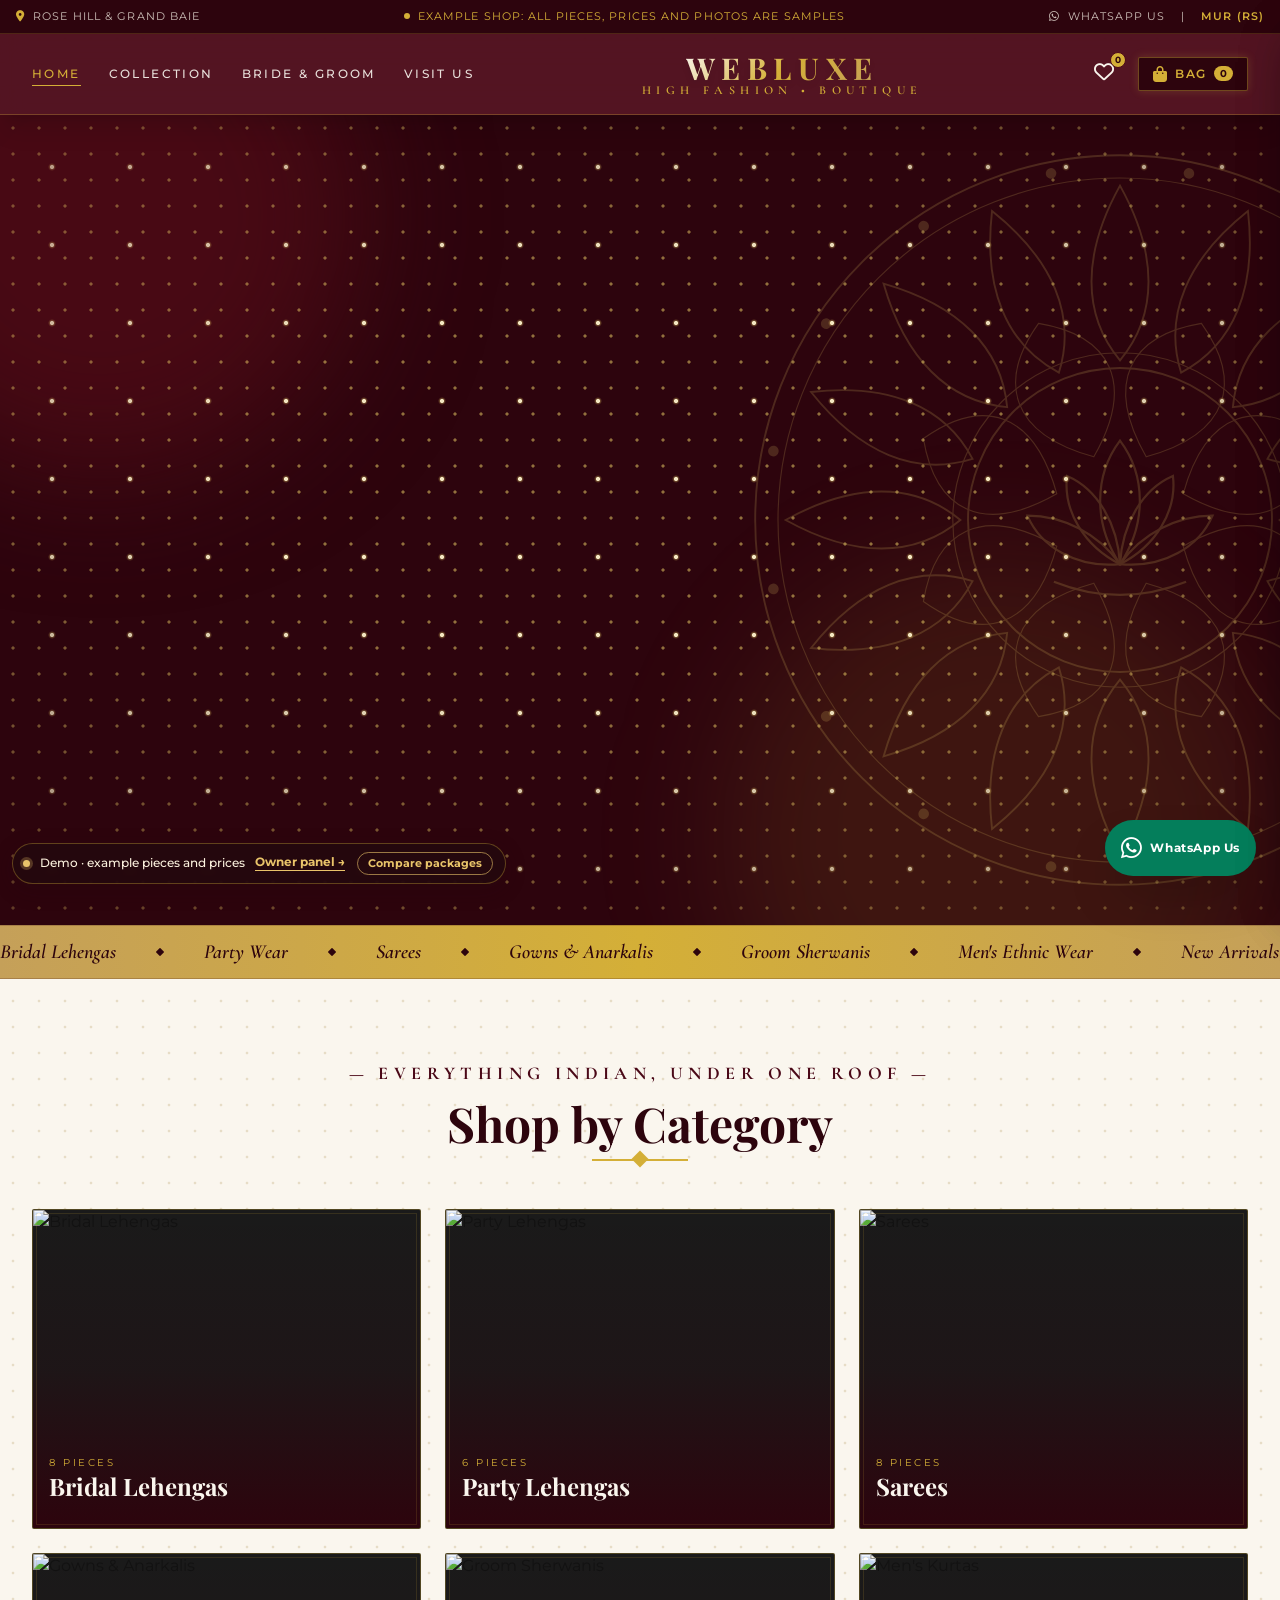
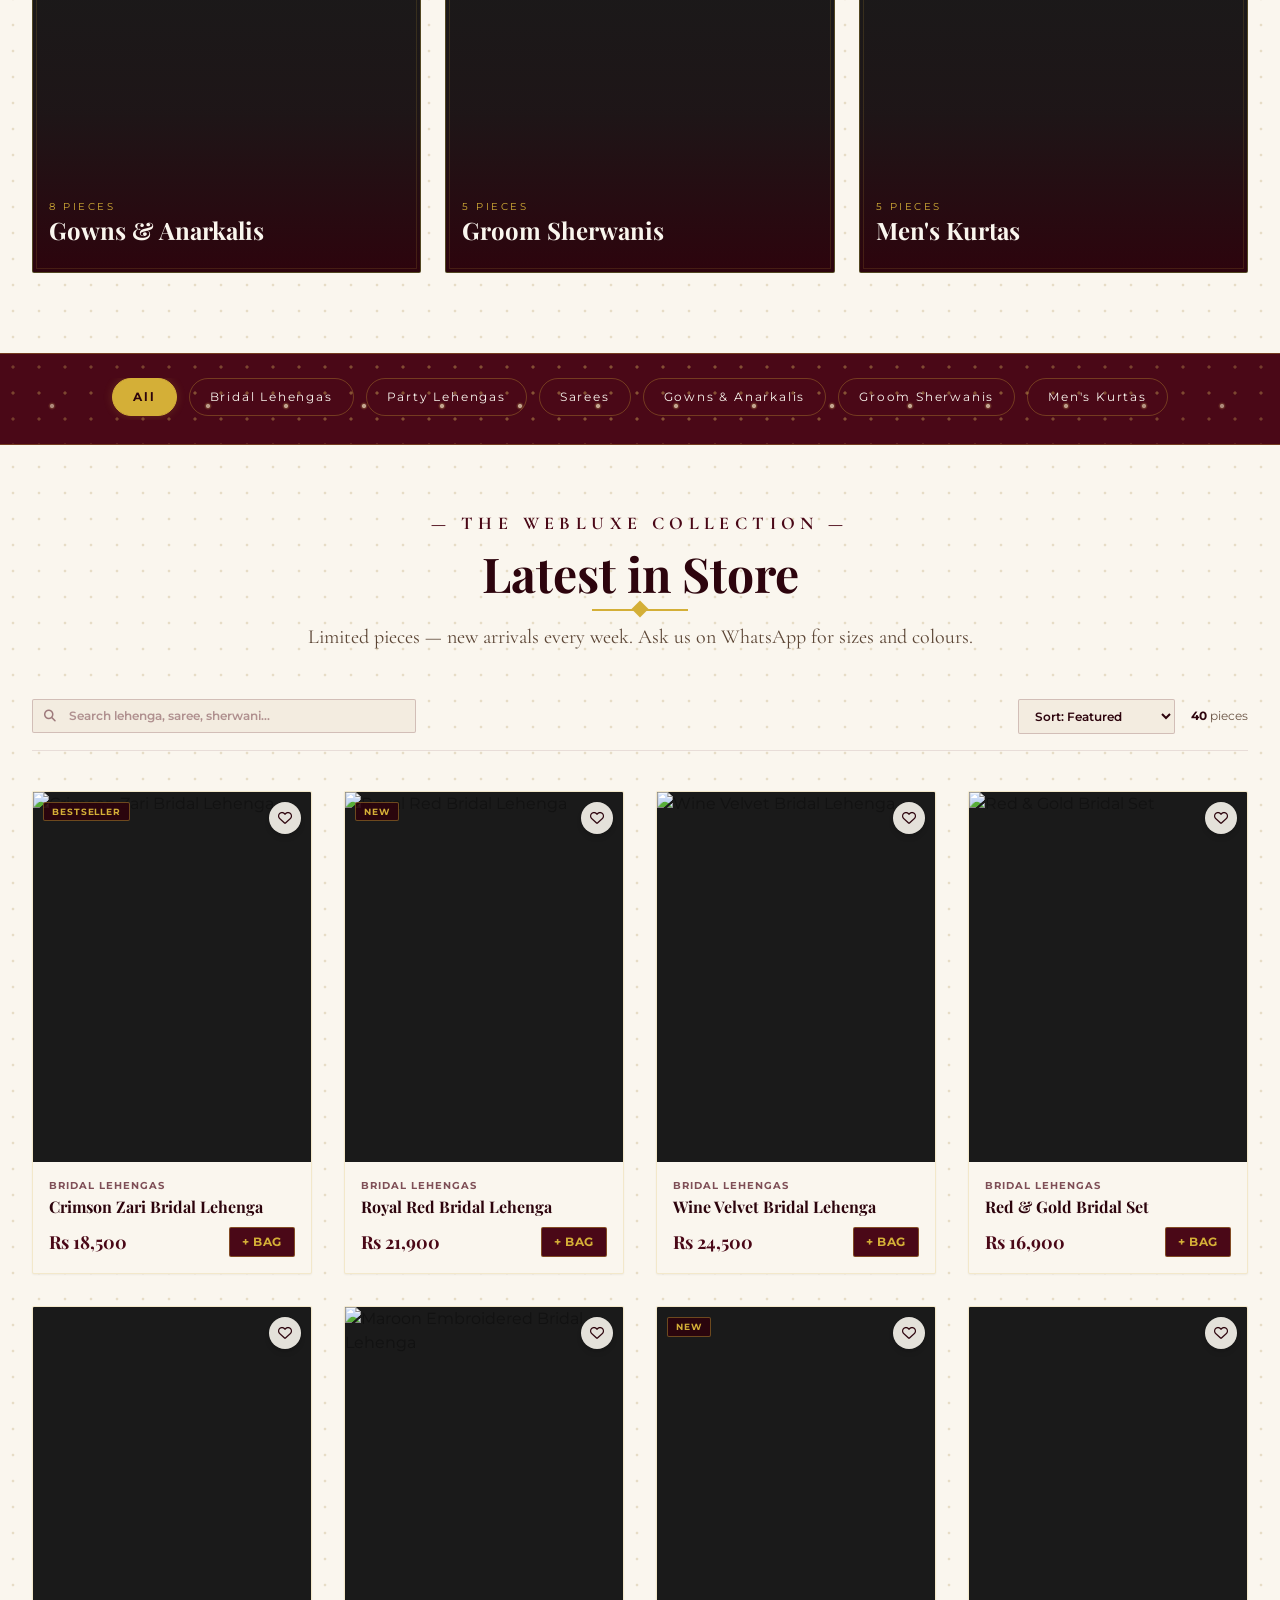
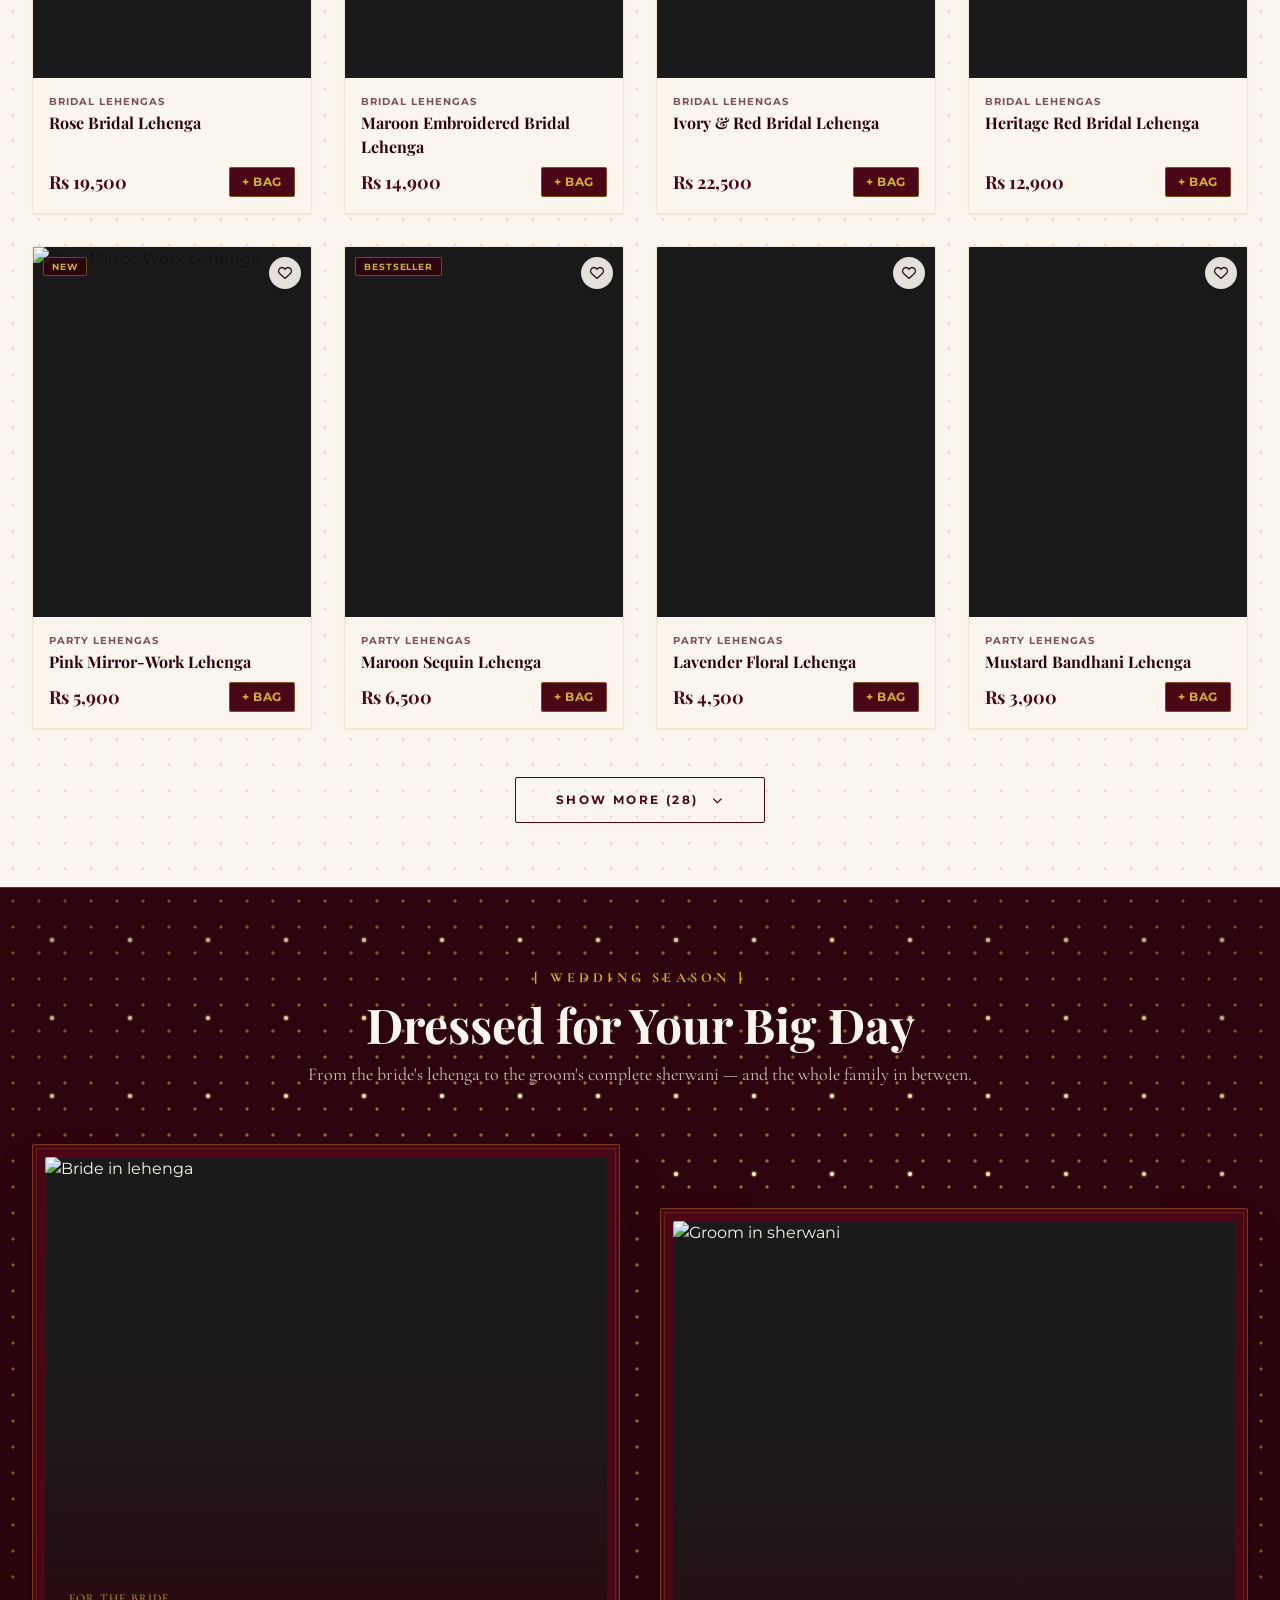
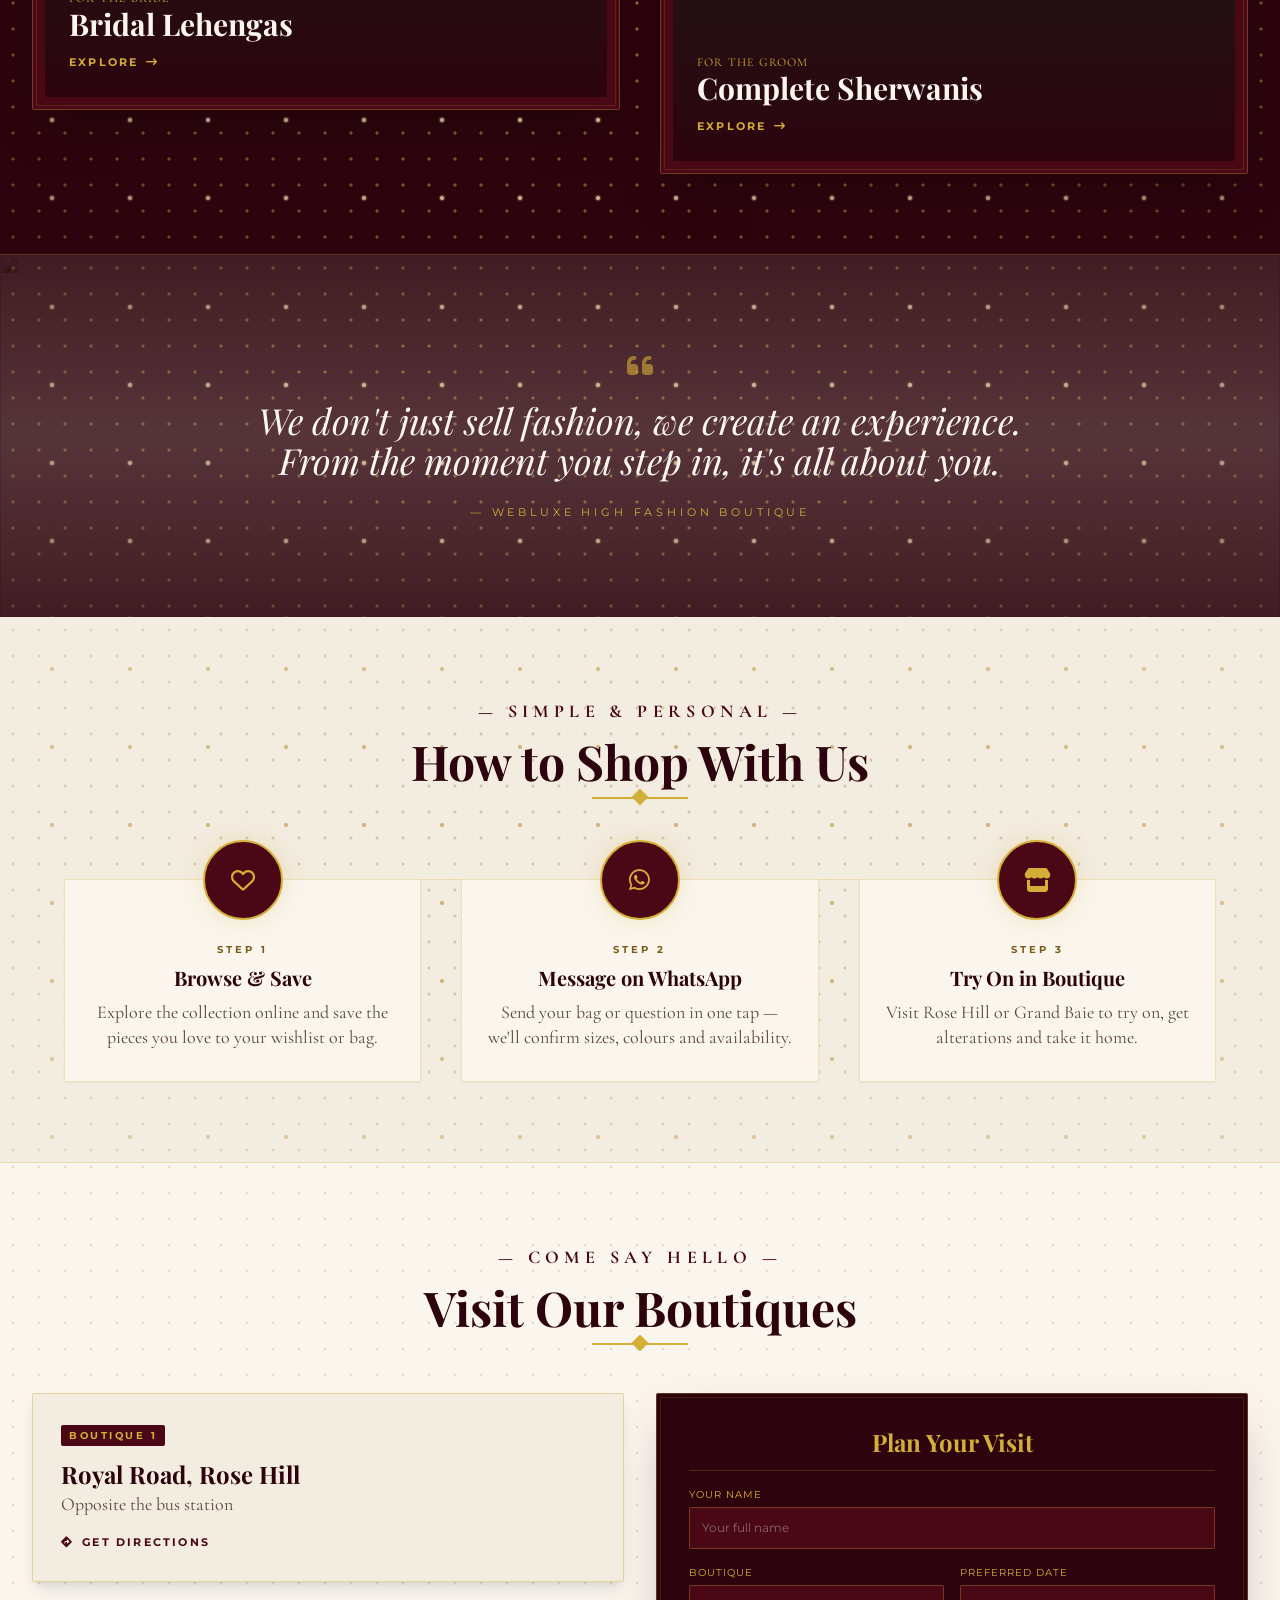
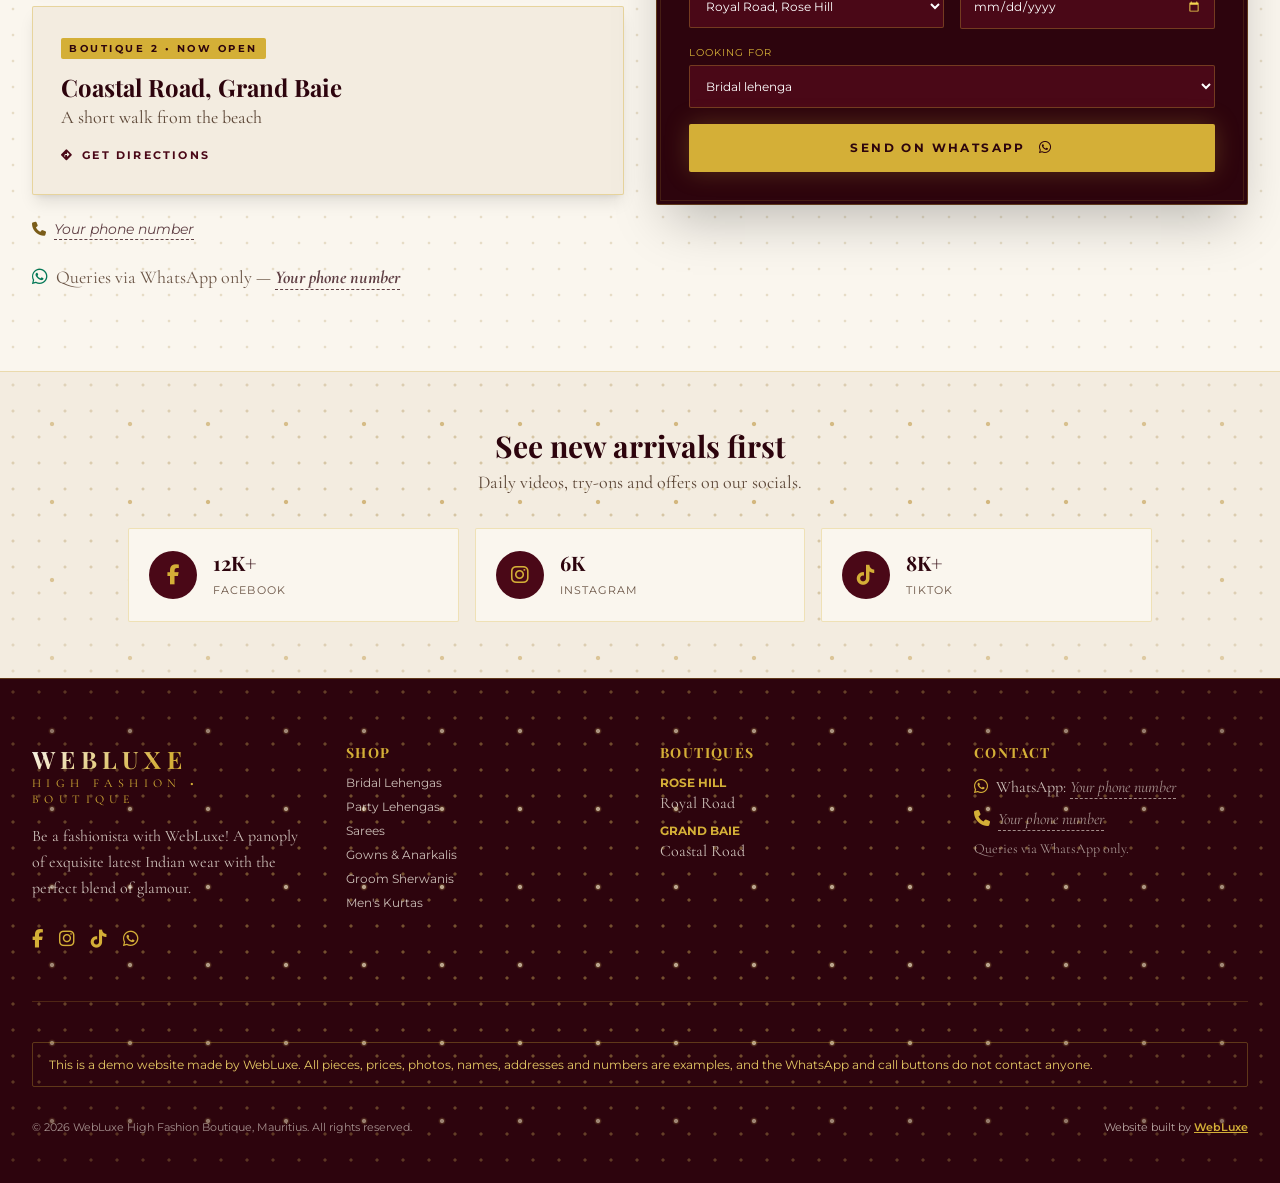
==== commit 7774df72: "Bring back the mandala intro, silk-pleat transitions and gold dust; remove package prices Co-Authore" ====
--- a/index.html
+++ b/index.html
@@ -254,13 +254,6 @@
             *, *::before, *::after { animation-duration: .01ms !important; animation-iteration-count: 1 !important; transition-duration: .01ms !important; }
             .marquee { animation: none !important; }
         }
-        /* ============ BUSINESS TIER: calmer effects ============ */
-        #introLoader .curtain, #introLoader .gold-dust, #introLoader .mandala-wrap, #introLoader .loader-skip, #sectionWipe { display: none !important; }
-        #introLoader { background: #2D040D; transition: opacity .5s ease; }
-        #introLoader.is-leaving { opacity: 0; }
-        #introLoader.is-leaving .loader-content { opacity: 1; transform: none; filter: none; }
-        .hero-mandala .spin { animation: none; }
-        body { background-image: radial-gradient(circle, rgba(154, 118, 40, .11) 0 1px, transparent 1.6px); }
     </style>
     <link rel="stylesheet" href="demo/demo.css">
     <link rel="stylesheet" href="demo/tiers.css">
@@ -896,7 +889,7 @@
             /* Hero: slow-turning background mandala + rising gold dust */
             buildMandala(document.getElementById('heroMandala'));
             const hd = document.getElementById('heroDust');
-            for (let h = 0; h < 0; h++) {   /* rising dust is a Signature effect */
+            for (let h = 0; h < 22; h++) {
                 const hb = document.createElement('b');
                 hb.style.left = (Math.random() * 100) + '%';
                 hb.style.setProperty('--s', (1.5 + Math.random() * 3) + 'px');
@@ -1308,13 +1301,39 @@
             window.scrollTo(0, Math.max(0, y));
             html.style.scrollBehavior = prev;
         }
-        /* Business tier: links glide to their section (the silk-pleat curtain is a Signature effect) */
-        function wipeTo(target, title, midway) {
-            if (midway) midway();
-            const extra = document.getElementById('mainHeader').offsetHeight;
-            const y = target.id === 'hero' ? 0 : target.getBoundingClientRect().top + window.scrollY - extra;
-            window.scrollTo({ top: Math.max(0, y), behavior: REDUCED_MOTION ? 'auto' : 'smooth' });
-            if (target.id !== 'hero') history.replaceState(null, '', '#' + target.id);
+        async function wipeTo(target, title, midway) {
+            if (wiping) return;
+            if (REDUCED_MOTION || !document.body.animate) { if (midway) midway(); jumpTo(target); return; }
+            wiping = true;
+            const wrap = document.getElementById('sectionWipe');
+            const pleats = [...wrap.querySelectorAll('.pleat')];
+            const center = wrap.querySelector('.wipe-center');
+            const titleEl = document.getElementById('wipeTitle');
+            titleEl.innerHTML = [...(title || 'Harshinee')].map((ch, i) => `<span style="--i:${i}">${ch === ' ' ? '&nbsp;' : ch}</span>`).join('');
+            const mid = (pleats.length - 1) / 2;
+            const ease = 'cubic-bezier(.77,0,.18,1)';
+            wrap.classList.add('is-active');
+            try {
+                const ins = pleats.map((p, i) => p.animate(
+                    [{ transform: 'translateY(-101%)' }, { transform: 'translateY(0)' }],
+                    { duration: 520, delay: Math.abs(i - mid) * 55, easing: ease, fill: 'forwards' }).finished);
+                await Promise.all(ins);
+                center.style.opacity = 1;
+                wrap.classList.add('is-drawing');
+                if (midway) midway();
+                jumpTo(target);
+                await sleep(720);
+                await center.animate([{ opacity: 1, transform: 'scale(1)' }, { opacity: 0, transform: 'scale(1.06)' }], { duration: 260, easing: 'ease-in', fill: 'forwards' }).finished;
+                const outs = pleats.map((p, i) => p.animate(
+                    [{ transform: 'translateY(0)' }, { transform: 'translateY(101%)' }],
+                    { duration: 560, delay: (mid - Math.abs(i - mid)) * 55, easing: ease, fill: 'forwards' }).finished);
+                await Promise.all(outs);
+            } catch (err) { jumpTo(target); }
+            pleats.forEach(p => p.getAnimations().forEach(a => a.cancel()));
+            center.getAnimations().forEach(a => a.cancel());
+            center.style.opacity = '';
+            wrap.classList.remove('is-active', 'is-drawing');
+            wiping = false;
         }
         document.addEventListener('click', e => {
             const a = e.target.closest('a[href^="#"]');
@@ -1363,7 +1382,7 @@
         (function () {
             const loader = document.getElementById('introLoader');
             const fast = loader.classList.contains('fast');
-            const minTime = fast ? 0 : (REDUCED_MOTION ? 200 : 900);
+            const minTime = REDUCED_MOTION ? 300 : (fast ? 700 : 3300);
             const start = performance.now();
             let left = false;
             function leave() {
@@ -1372,7 +1391,7 @@
                 try { sessionStorage.setItem('hf_intro_seen', '1'); } catch (e) {}
                 loader.classList.add('is-leaving');
                 setTimeout(() => { document.body.classList.add('is-loaded'); document.body.classList.remove('overflow-hidden'); }, REDUCED_MOTION ? 0 : 350);
-                setTimeout(() => loader.classList.add('is-done'), REDUCED_MOTION ? 50 : 600);
+                setTimeout(() => loader.classList.add('is-done'), REDUCED_MOTION ? 50 : 1300);
             }
             loader.addEventListener('click', leave);
             const heroImg = document.getElementById('heroImage');
@@ -1381,7 +1400,7 @@
                     document.fonts ? document.fonts.ready : Promise.resolve(),
                     heroImg.complete ? Promise.resolve() : new Promise(r => { heroImg.onload = r; heroImg.onerror = r; })
                 ]),
-                new Promise(r => setTimeout(r, fast ? 0 : 2500))
+                new Promise(r => setTimeout(r, 4500))
             ]).then(() => setTimeout(leave, Math.max(0, minTime - (performance.now() - start))));
         })();
 
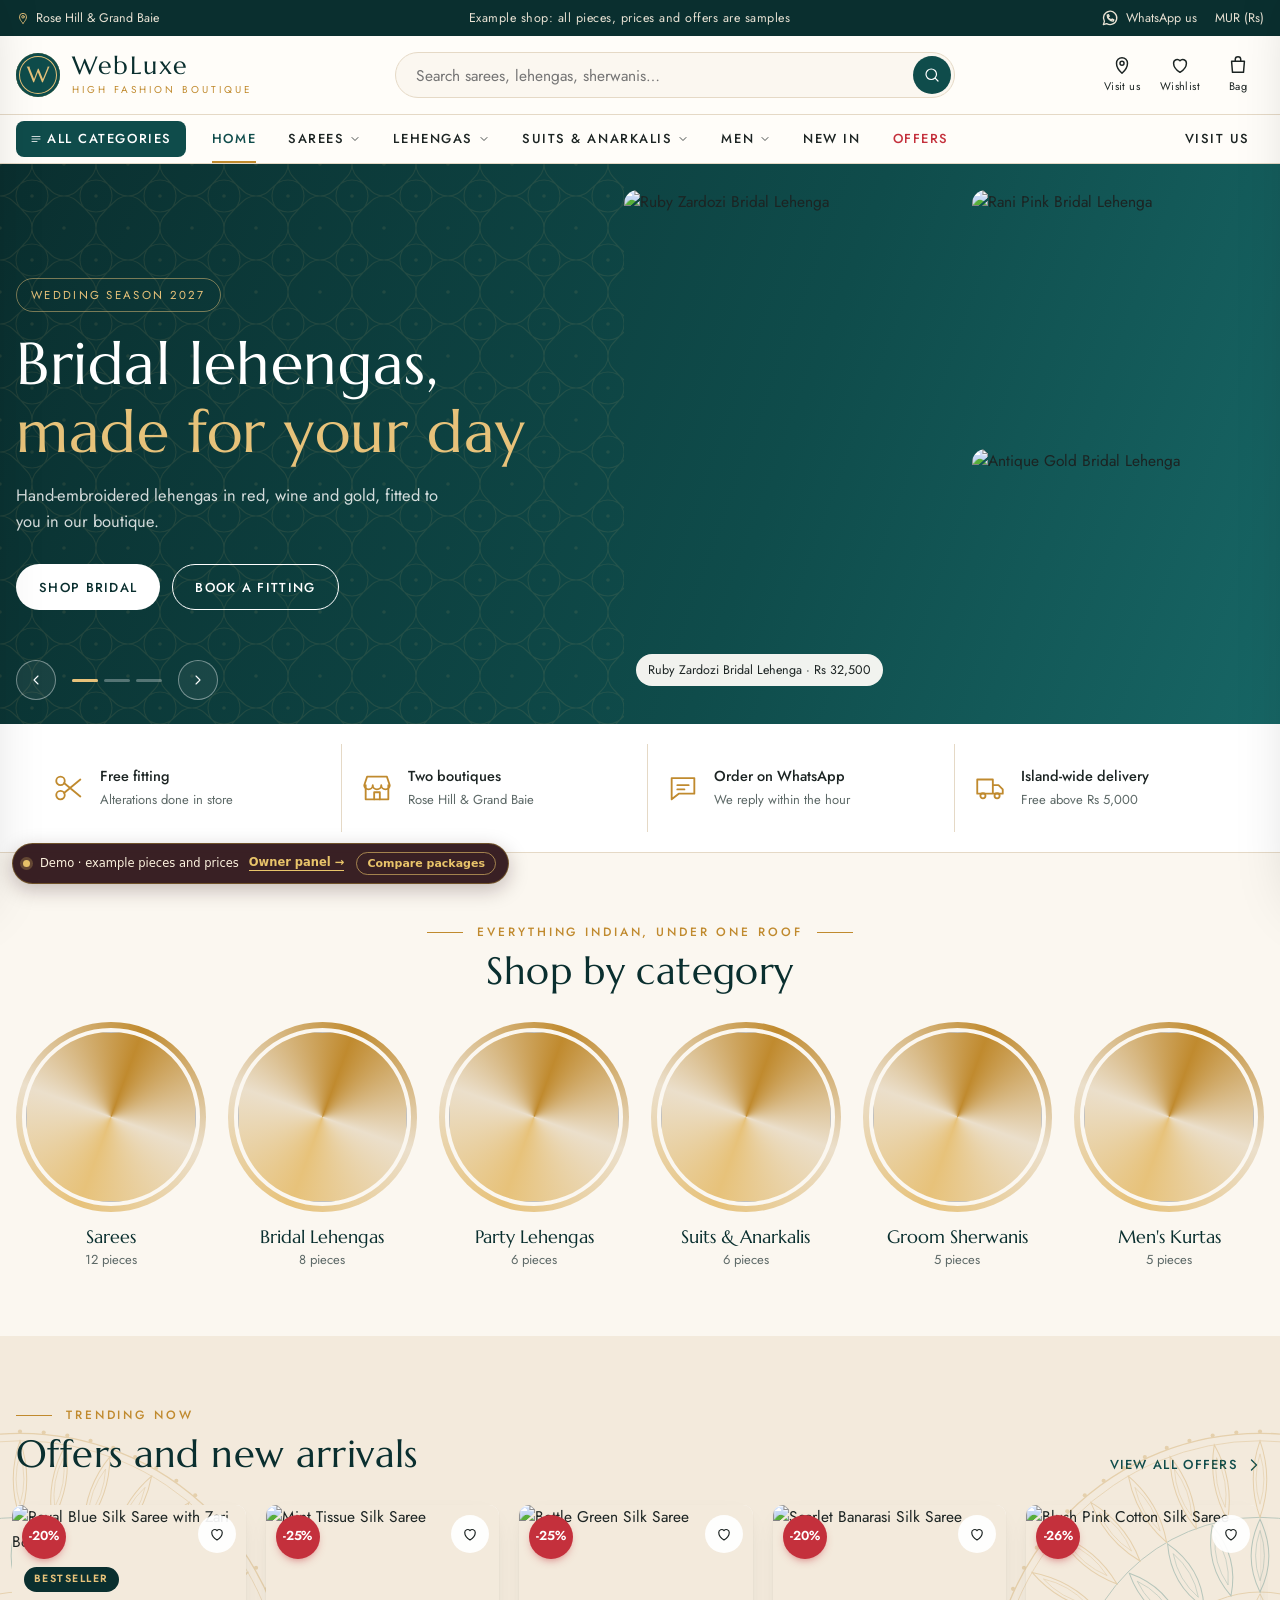
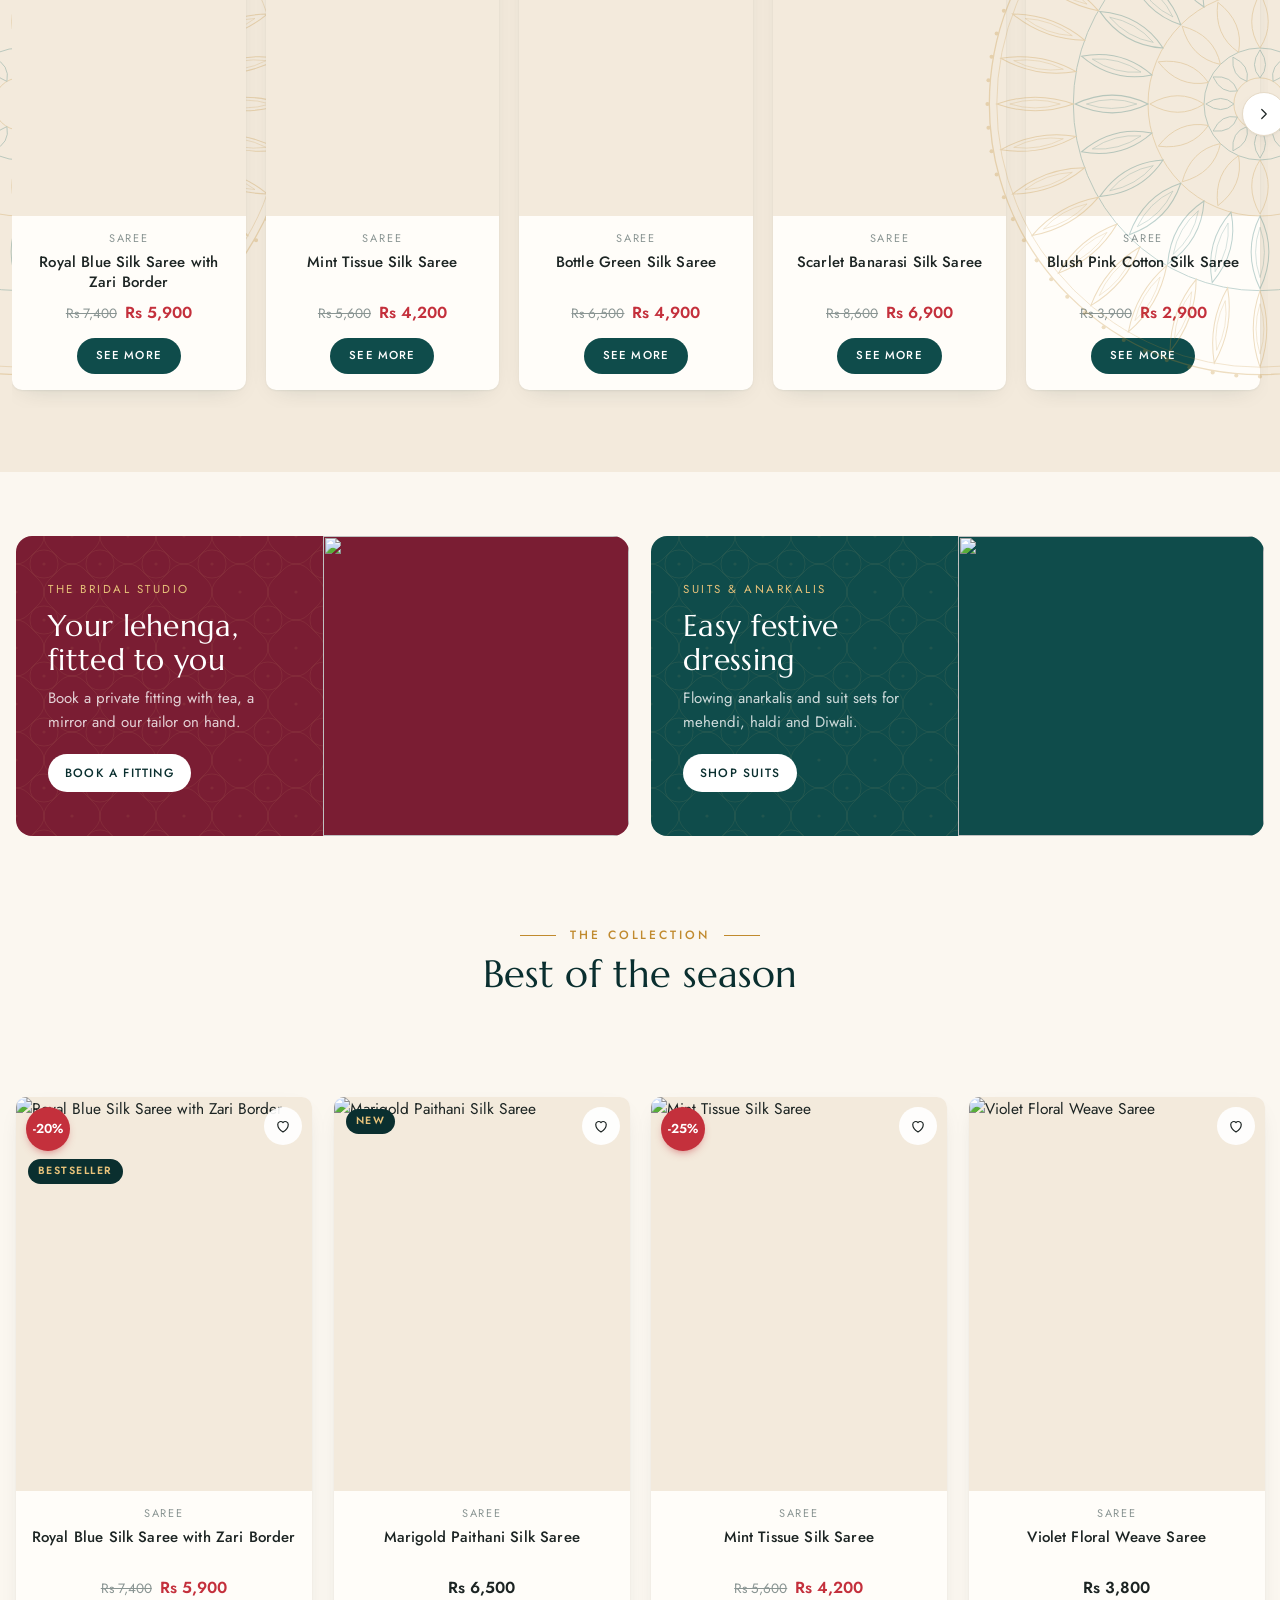
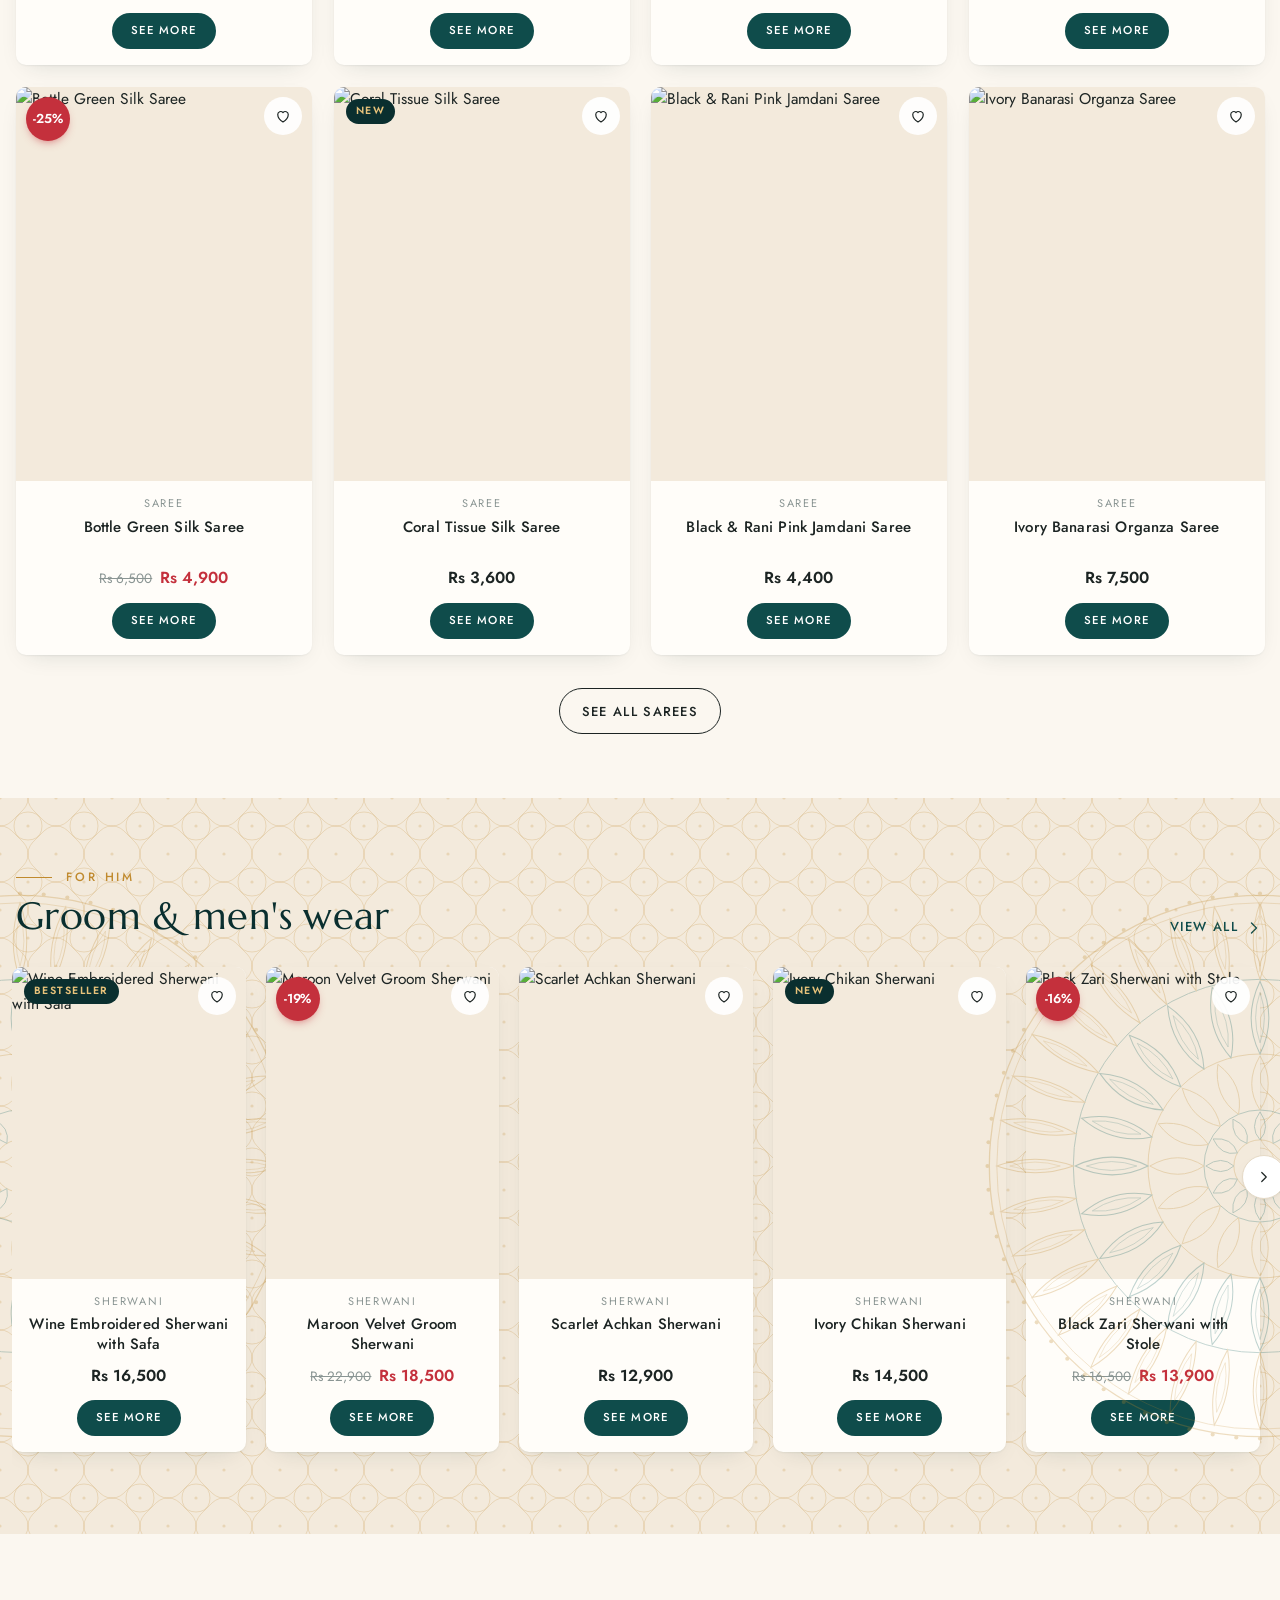
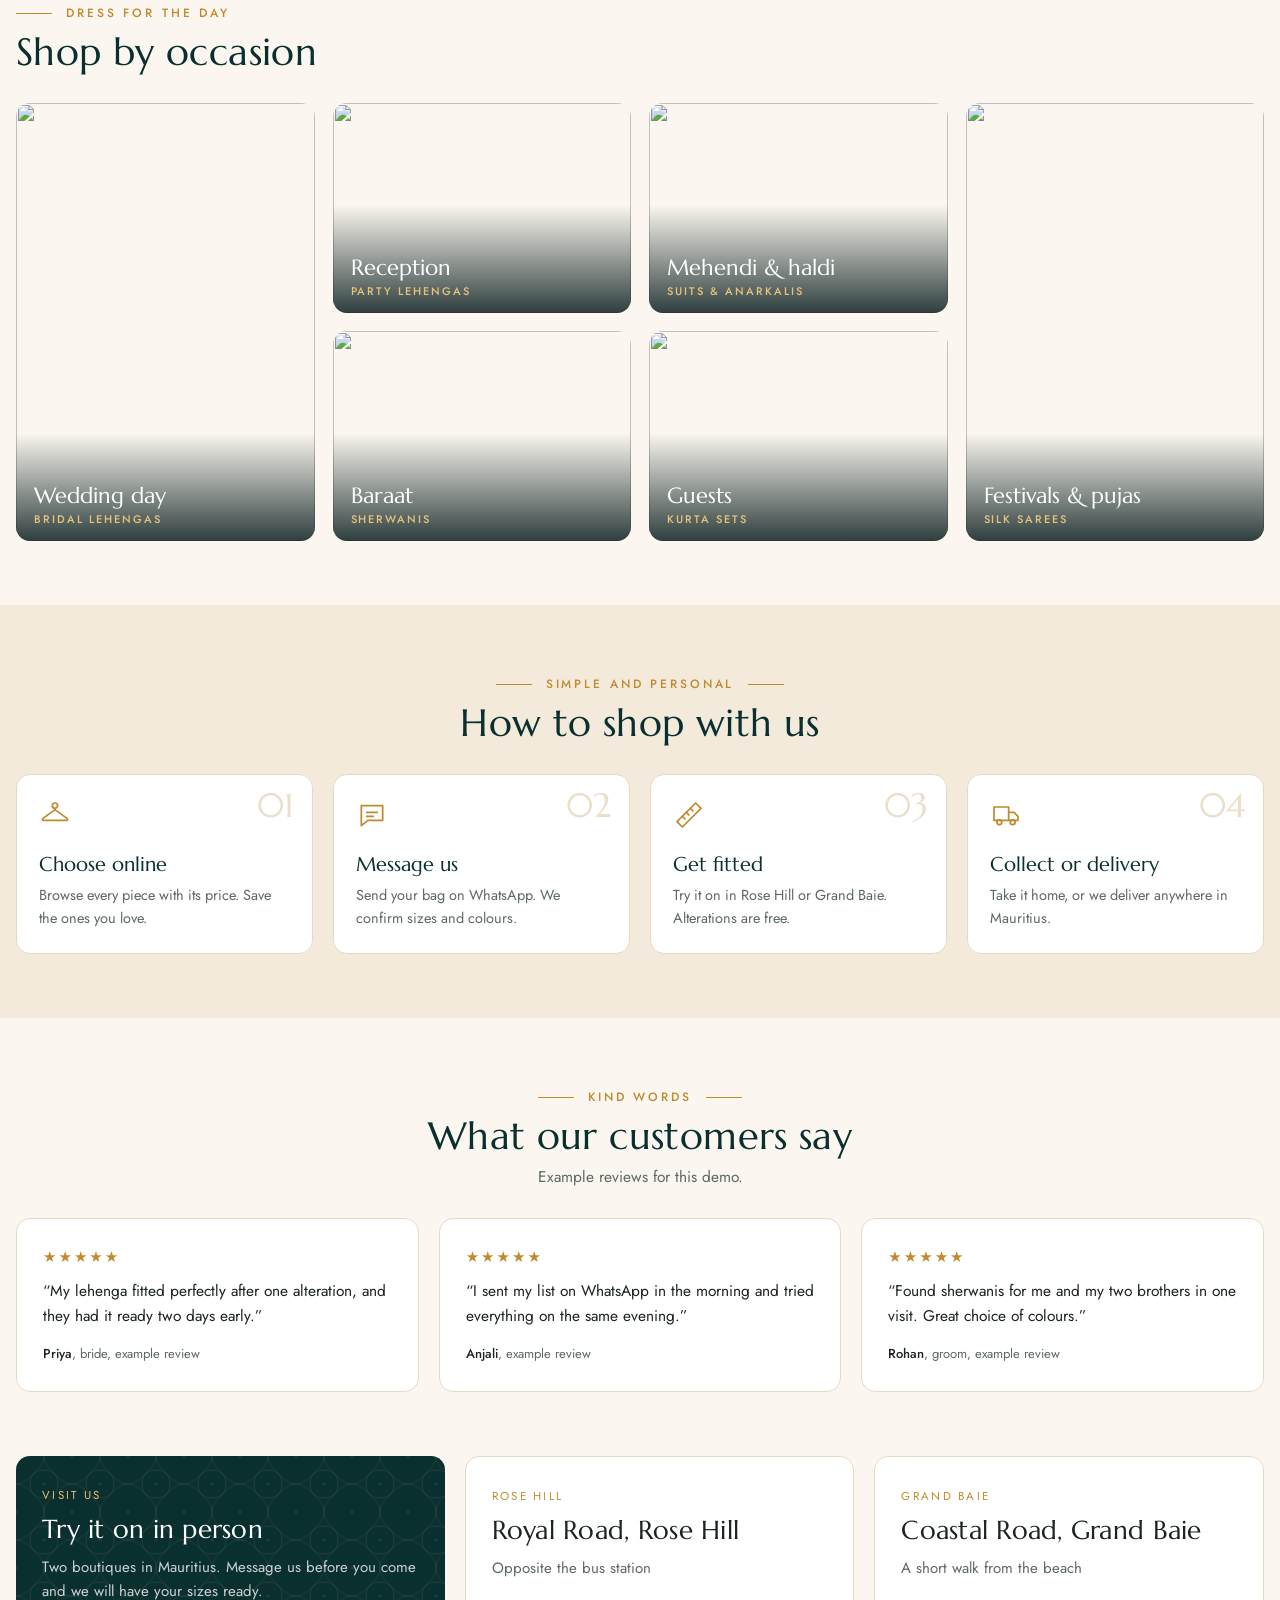
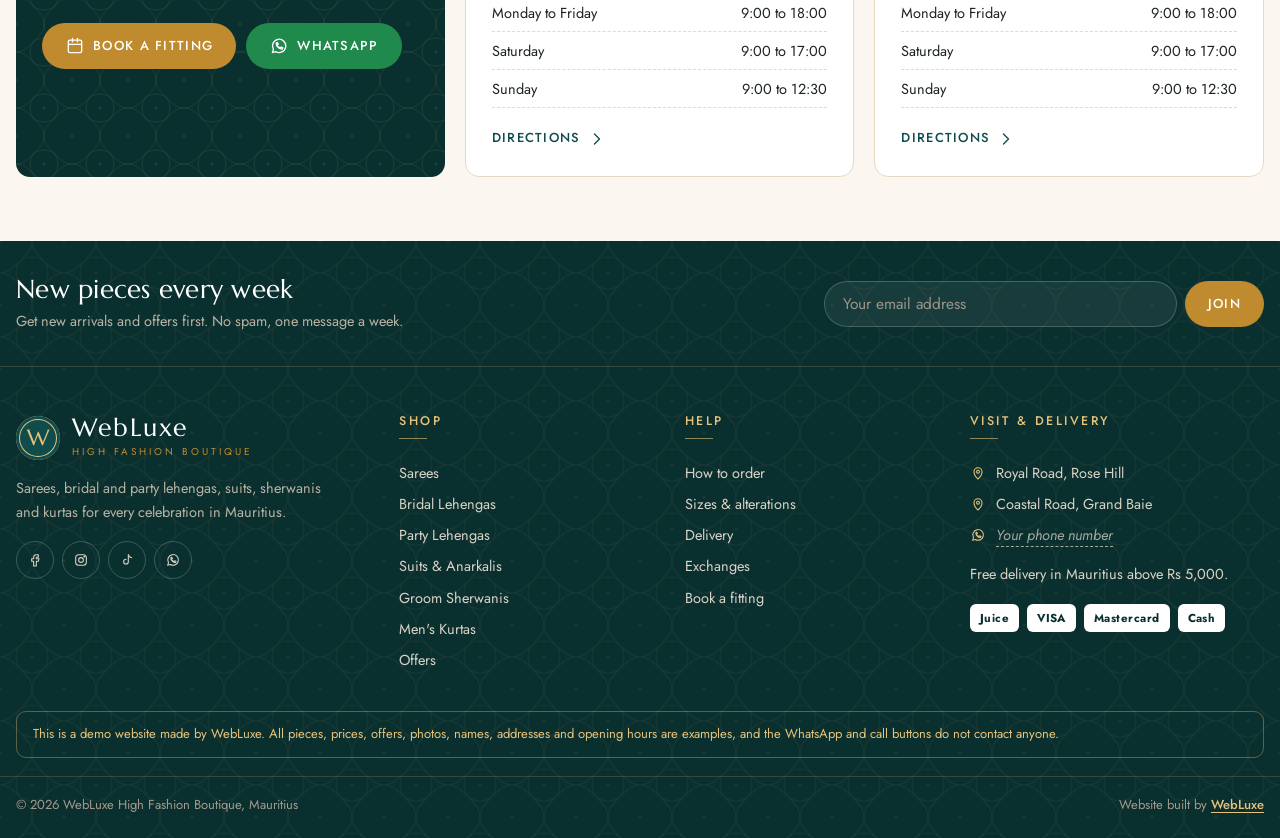
==== commit 82b8819c: "Business is now the organised teal shop Co-Authored-By: Claude Opus 5.5 <noreply@anthropic.com>" ====
--- a/index.html
+++ b/index.html
@@ -1,1418 +1,30 @@
-<!DOCTYPE html>
-<html lang="en" class="scroll-smooth">
+<!doctype html>
+<html lang="en" class="no-js">
 <head>
-    <meta charset="UTF-8">
-    <meta name="viewport" content="width=device-width, initial-scale=1.0">
-    <title>WebLuxe High Fashion Boutique | Indian Bridal &amp; Ethnic Wear in Mauritius</title>
-    <meta name="description" content="WebLuxe High Fashion Boutique — Indian bridal &amp; non-bridal specialist in Mauritius. Bridal lehengas, sarees, gowns, sherwanis and men's ethnic wear. Boutiques in Rose Hill and Grand Baie.">
-    <meta name="theme-color" content="#4A0817">
-    <meta property="og:title" content="WebLuxe High Fashion Boutique | Be a fashionista">
-    <meta property="og:description" content="A panoply of exquisite latest Indian wear — bridal, party wear and men's ethnic wear in Mauritius.">
-    <meta property="og:type" content="website">
-    <meta property="og:image" content="https://images.unsplash.com/photo-1721324807083-e9ddaa99310e?auto=format&fit=crop&w=1200&q=80">
-    <link rel="icon" href="data:image/svg+xml,%3Csvg xmlns='http://www.w3.org/2000/svg' viewBox='0 0 64 64'%3E%3Crect width='64' height='64' rx='12' fill='%234A0817'/%3E%3Cg fill='none' stroke='%23D4AF37' stroke-width='2.2' stroke-linejoin='round'%3E%3Cpath d='M32 14c6 7 6 17 0 26-6-9-6-19 0-26z'/%3E%3Cpath d='M32 40c-8-2-13-9-13-16 7 2 12 8 13 16z'/%3E%3Cpath d='M32 40c8-2 13-9 13-16-7 2-12 8-13 16z'/%3E%3Cpath d='M18 46q14 6 28 0'/%3E%3C/g%3E%3C/svg%3E">
-
-    <script>
-        document.documentElement.classList.add('js');
-        setTimeout(function () { if (document.body) { document.body.classList.add('is-loaded'); document.body.classList.remove('overflow-hidden'); } }, 7000);
-    </script>
-
-    <link rel="stylesheet" href="tw.css">
-    <link rel="preconnect" href="https://fonts.googleapis.com">
-    <link rel="preconnect" href="https://fonts.gstatic.com" crossorigin>
-    <link href="https://fonts.googleapis.com/css2?family=Cormorant+Garamond:ital,wght@0,400;0,500;0,600;0,700;1,400;1,600&family=Montserrat:wght@300;400;500;600;700&family=Playfair+Display:ital,wght@0,400;0,600;0,700;0,900;1,400&display=swap" rel="stylesheet">
-    <link rel="stylesheet" href="https://cdnjs.cloudflare.com/ajax/libs/font-awesome/6.4.0/css/all.min.css">
-
-    <style>
-        /* ============ BASE ============ */
-        ::-webkit-scrollbar { width: 7px; }
-        ::-webkit-scrollbar-track { background: #2D040D; }
-        ::-webkit-scrollbar-thumb { background: #C5A059; border-radius: 3px; }
-        .no-scrollbar::-webkit-scrollbar { display: none; }
-        .no-scrollbar { -ms-overflow-style: none; scrollbar-width: none; }
-        .rounded-xs { border-radius: 2px; }
-        section[id] { scroll-margin-top: 84px; }
-        :focus-visible { outline: 2px solid #D4AF37; outline-offset: 3px; }
-        /* Light pages: a subtle antique-gold dot texture on the cream background */
-        body { background-color: #FAF6EE; background-image: radial-gradient(circle, rgba(154, 118, 40, .2) 0 1.1px, transparent 1.7px); background-size: 26px 26px; }
-        .on-light :focus-visible { outline-color: #7A5C18; }
-
-        @keyframes goldGlint { 0% { background-position: -200% 0; } 100% { background-position: 200% 0; } }
-        .gold-shimmer {
-            background: linear-gradient(110deg, #C5A059 0%, #D4AF37 25%, #FFF8DC 50%, #D4AF37 75%, #C5A059 100%);
-            background-size: 200% 100%; animation: goldGlint 6s infinite linear;
-        }
-        .text-gold-gradient {
-            background: linear-gradient(135deg, #FAF6EE 0%, #D4AF37 50%, #C5A059 100%);
-            -webkit-background-clip: text; background-clip: text; -webkit-text-fill-color: transparent;
-        }
-        /* ============ GOLD DOT FIELD (backgrounds) ============ */
-        /* Base grid of crisp gold dots + a sparser layer that twinkles, so the pattern reads clearly on large / high-DPI screens */
-        .dot-field { position: absolute; inset: 0; pointer-events: none; z-index: 0;
-            background-image: radial-gradient(circle, rgba(230, 202, 101, .55) 0 1.3px, transparent 1.9px);
-            background-size: 26px 26px;
-            -webkit-mask-image: radial-gradient(ellipse 85% 75% at 50% 45%, #000 35%, rgba(0, 0, 0, .45) 100%);
-                    mask-image: radial-gradient(ellipse 85% 75% at 50% 45%, #000 35%, rgba(0, 0, 0, .45) 100%); }
-        .dot-field::after { content: ''; position: absolute; inset: 0;
-            background-image: radial-gradient(circle, rgba(255, 244, 205, .95) 0 1.7px, rgba(230, 202, 101, .35) 2.4px, transparent 4px);
-            background-size: 78px 78px; background-position: 13px 13px;
-            animation: dotTwinkle 3.6s ease-in-out infinite alternate; }
-        .dot-field.soft { opacity: .7; }
-        @keyframes dotTwinkle { from { opacity: .15; } to { opacity: .85; } }
-        /* Light sections: darker antique-gold dots so they show on cream */
-        .dot-field.on-light { background-image: radial-gradient(circle, rgba(154, 118, 40, .32) 0 1.2px, transparent 1.8px); }
-        .dot-field.on-light::after { background-image: radial-gradient(circle, rgba(184, 140, 46, .55) 0 1.6px, transparent 2.6px); }
-        .hero-dust { position: absolute; inset: 0; pointer-events: none; overflow: hidden; z-index: 1; }
-        .hero-dust b { position: absolute; bottom: -10px; width: var(--s); height: var(--s); border-radius: 50%; background: #F3DD8A; box-shadow: 0 0 8px 1px rgba(230, 202, 101, .8); opacity: 0; animation: dustRise var(--t) linear var(--d) infinite; }
-        .hero-mandala { position: absolute; width: 760px; height: 760px; right: -220px; top: 50%; margin-top: -380px; opacity: .18; pointer-events: none; }
-        .hero-mandala .spin { transform-origin: 100px 100px; animation: spin 120s linear infinite; }
-        .hero-mandala .draw { fill: none; stroke: #E6CA65; stroke-width: .5; }
-        .hero-mandala .draw.thin { stroke-width: .3; }
-        .hero-mandala .draw.lotus { stroke-width: 1; }
-        .hero-mandala .dot { fill: #E6CA65; }
-        @media (max-width: 1023px) { .hero-mandala { right: 50%; margin-right: -380px; opacity: .12; } }
-
-        .filigree-border { border: 1px solid rgba(212, 175, 55, 0.3); position: relative; }
-        .filigree-border::after { content: ''; position: absolute; inset: 3px; border: 1px solid rgba(212, 175, 55, 0.15); pointer-events: none; }
-
-        /* ============ MANDALA (shared) ============ */
-        @keyframes drawLine { from { stroke-dashoffset: 1; } to { stroke-dashoffset: 0; } }
-        @keyframes spin { to { transform: rotate(360deg); } }
-        @keyframes fadeIn { from { opacity: 0; } to { opacity: 1; } }
-        .mandala .draw, .mandala-w .draw { fill: none; stroke: #D4AF37; stroke-width: .6; stroke-dasharray: 1; }
-        .mandala .draw.thin, .mandala-w .draw.thin { stroke-width: .35; stroke: #C5A059; }
-        .mandala .draw.lotus, .mandala-w .draw.lotus { stroke: #E6CA65; stroke-width: 1.4; }
-        .mandala .dot, .mandala-w .dot { fill: #D4AF37; }
-
-        /* ============ INTRO LOADER ============ */
-        #introLoader {
-            position: fixed; inset: 0; z-index: 100; display: flex; align-items: center; justify-content: center; cursor: pointer;
-            animation: loaderFailsafe .6s ease 7s forwards;
-        }
-        @keyframes loaderFailsafe { to { opacity: 0; visibility: hidden; } }
-        #introLoader.is-done { display: none; }
-        .curtain {
-            position: absolute; top: 0; bottom: 0; width: 50.5%; overflow: hidden;
-            background: radial-gradient(circle at var(--cx, 100%) 50%, rgba(90, 14, 26, .95) 0%, #2D040D 60%), #2D040D;
-            transition: transform 1.15s cubic-bezier(.77, 0, .18, 1);
-        }
-        .curtain::before { content: ''; position: absolute; inset: 0; opacity: .32; background-image: radial-gradient(circle, #E6CA65 0 1.3px, transparent 1.9px); background-size: 24px 24px; }
-        .curtain.left { left: 0; --cx: 100%; }
-        .curtain.right { right: 0; --cx: 0%; }
-        .curtain::after {
-            content: ''; position: absolute; top: 0; bottom: 0; width: 1px; opacity: 0; transition: opacity .4s ease;
-            background: linear-gradient(to bottom, transparent, #D4AF37 30%, #FFF8DC 50%, #D4AF37 70%, transparent);
-        }
-        .curtain.left::after { right: 0; }
-        .curtain.right::after { left: 0; }
-        #introLoader.is-leaving .curtain::after { opacity: 1; }
-        #introLoader.is-leaving .curtain.left { transform: translateX(-101%); }
-        #introLoader.is-leaving .curtain.right { transform: translateX(101%); }
-
-        .loader-content { position: relative; z-index: 2; text-align: center; display: flex; flex-direction: column; align-items: center; transition: opacity .5s ease, transform .7s cubic-bezier(.7, 0, .3, 1), filter .5s ease; }
-        #introLoader.is-leaving .loader-content { opacity: 0; transform: scale(.94); filter: blur(4px); }
-        .mandala-wrap { position: relative; width: 190px; height: 190px; }
-        @media (min-width: 640px) { .mandala-wrap { width: 230px; height: 230px; } }
-        .mandala { width: 100%; height: 100%; overflow: visible; }
-        .mandala .spin { transform-origin: 100px 100px; animation: spin 40s linear infinite; }
-        .mandala .draw { animation: drawLine 1.6s cubic-bezier(.6, .1, .2, 1) both; animation-delay: var(--d, 0s); }
-        .mandala .dot { animation: fadeIn .6s ease both; animation-delay: var(--d, 1.2s); }
-        .mandala .lotus-g { animation: lotusIn 1.4s cubic-bezier(.2, .8, .2, 1) .7s both; transform-origin: 100px 100px; }
-        @keyframes lotusIn { from { opacity: 0; transform: scale(.6); } to { opacity: 1; transform: scale(1); } }
-        .mandala-glow { position: absolute; inset: 18%; border-radius: 50%; background: radial-gradient(circle, rgba(212, 175, 55, .3), transparent 70%); animation: glowPulse 2.6s ease-in-out infinite, fadeIn 1s ease .6s both; }
-        @keyframes glowPulse { 0%, 100% { transform: scale(.9); opacity: .7; } 50% { transform: scale(1.1); opacity: 1; } }
-
-        .brand-letters { margin-top: 28px; display: flex; gap: .08em; font-family: 'Playfair Display', serif; font-weight: 700; font-size: 30px; letter-spacing: .28em; padding-left: .28em; color: #FAF6EE; }
-        @media (min-width: 640px) { .brand-letters { font-size: 44px; } }
-        .brand-letters span { display: inline-block; animation: letterIn .9s cubic-bezier(.2, .8, .2, 1) both; animation-delay: calc(1.05s + var(--i) * .07s); }
-        @keyframes letterIn { from { opacity: 0; transform: translateY(24px); filter: blur(8px); } to { opacity: 1; transform: none; filter: none; } }
-        .brand-sub { margin-top: 6px; font-family: 'Cormorant Garamond', serif; font-weight: 600; font-size: 12px; letter-spacing: .55em; padding-left: .55em; color: #D4AF37; text-transform: uppercase; animation: subIn 1.2s ease 1.8s both; }
-        @media (min-width: 640px) { .brand-sub { font-size: 14px; } }
-        @keyframes subIn { from { opacity: 0; letter-spacing: .15em; } to { opacity: 1; letter-spacing: .55em; } }
-        .loader-progress { margin-top: 34px; width: 180px; height: 1px; background: rgba(212, 175, 55, .2); position: relative; overflow: hidden; animation: fadeIn .6s ease 1.2s both; }
-        .loader-progress i { position: absolute; inset: 0; transform-origin: left; background: linear-gradient(90deg, #C5A059, #FFF8DC, #D4AF37); animation: progressFill 2.2s cubic-bezier(.6, 0, .2, 1) 1.2s both; }
-        @keyframes progressFill { from { transform: scaleX(0); } to { transform: scaleX(1); } }
-        .loader-tagline { margin-top: 14px; font-family: 'Cormorant Garamond', serif; font-style: italic; font-size: 16px; color: rgba(243, 236, 224, .75); letter-spacing: .05em; animation: fadeIn .8s ease 2s both; }
-        .loader-skip { position: absolute; bottom: 28px; left: 50%; transform: translateX(-50%); z-index: 3; font-family: 'Montserrat', sans-serif; font-size: 10px; letter-spacing: .3em; text-transform: uppercase; color: rgba(212, 175, 55, .55); animation: fadeIn .6s ease 1.5s both; transition: opacity .3s; }
-        #introLoader.is-leaving .loader-skip { opacity: 0; }
-        .gold-dust { position: absolute; inset: 0; z-index: 1; pointer-events: none; overflow: hidden; transition: opacity .5s; }
-        #introLoader.is-leaving .gold-dust { opacity: 0; }
-        .gold-dust b { position: absolute; bottom: -10px; width: var(--s); height: var(--s); border-radius: 50%; background: #E6CA65; box-shadow: 0 0 6px #D4AF37; opacity: 0; animation: dustRise var(--t) linear var(--d) infinite; }
-        @keyframes dustRise { 0% { transform: translate(0, 0); opacity: 0; } 15% { opacity: .9; } 100% { transform: translate(var(--x), -105vh); opacity: 0; } }
-        #introLoader.fast * { animation: none !important; }
-        #introLoader.fast .mandala .spin { animation: spin 40s linear infinite !important; }
-
-        /* ============ SECTION TRANSITION: silk pleat curtain ============ */
-        #sectionWipe { position: fixed; inset: 0; z-index: 90; pointer-events: none; visibility: hidden; }
-        #sectionWipe.is-active { pointer-events: auto; visibility: visible; }
-        .pleat {
-            position: absolute; top: 0; bottom: 0; transform: translateY(-101%);
-            background: linear-gradient(90deg, #22030a 0%, #4A0817 35%, #5A0E1A 50%, #4A0817 65%, #22030a 100%);
-            box-shadow: inset -1px 0 0 rgba(212, 175, 55, .35);
-        }
-        .pleat::after { content: ''; position: absolute; left: 0; right: 0; bottom: 0; height: 3px; background: linear-gradient(90deg, #C5A059, #FFF8DC, #C5A059); }
-        .wipe-center { position: absolute; inset: 0; display: flex; flex-direction: column; align-items: center; justify-content: center; opacity: 0; }
-        .wipe-mandala { width: 150px; height: 150px; position: relative; }
-        @media (min-width: 640px) { .wipe-mandala { width: 180px; height: 180px; } }
-        .mandala-w { width: 100%; height: 100%; overflow: visible; }
-        .mandala-w .spin { transform-origin: 100px 100px; }
-        .mandala-w .draw { stroke-dashoffset: 1; }
-        .mandala-w .dot, .mandala-w .lotus-g { opacity: 0; }
-        #sectionWipe.is-drawing .mandala-w .draw { animation: drawLine .75s cubic-bezier(.6, .1, .2, 1) forwards; animation-delay: calc(var(--d, 0s) * .45); }
-        #sectionWipe.is-drawing .mandala-w .dot { animation: fadeIn .4s ease .45s forwards; }
-        #sectionWipe.is-drawing .mandala-w .lotus-g { animation: lotusIn .8s cubic-bezier(.2, .8, .2, 1) .2s forwards; transform-origin: 100px 100px; }
-        #sectionWipe.is-drawing .mandala-w .spin { animation: spin 8s linear infinite; }
-        .wipe-title { margin-top: 22px; font-family: 'Playfair Display', serif; font-size: 30px; color: #FAF6EE; letter-spacing: .06em; display: flex; flex-wrap: wrap; justify-content: center; }
-        @media (min-width: 640px) { .wipe-title { font-size: 42px; } }
-        .wipe-title span { display: inline-block; opacity: 0; transform: translateY(14px); filter: blur(6px); white-space: pre; }
-        #sectionWipe.is-drawing .wipe-title span { animation: letterIn .55s cubic-bezier(.2, .8, .2, 1) forwards; animation-delay: calc(.2s + var(--i) * .03s); }
-        .wipe-sub { margin-top: 8px; font-family: 'Cormorant Garamond', serif; font-weight: 600; font-size: 12px; letter-spacing: .5em; color: #D4AF37; text-transform: uppercase; opacity: 0; }
-        #sectionWipe.is-drawing .wipe-sub { animation: fadeIn .5s ease .45s forwards; }
-
-        /* ============ HERO ENTRANCE ============ */
-        html.js .hero-in { opacity: 0; transform: translateY(28px); }
-        body.is-loaded .hero-in { animation: heroIn 1s cubic-bezier(.2, .7, .2, 1) forwards; animation-delay: var(--d, 0s); }
-        @keyframes heroIn { to { opacity: 1; transform: none; } }
-        .line-mask { display: block; overflow: hidden; padding-bottom: .08em; }
-        .line-mask > span { display: inline-block; }
-        html.js .line-mask > span { transform: translateY(110%); }
-        body.is-loaded .line-mask > span { animation: lineUp 1.1s cubic-bezier(.2, .8, .2, 1) forwards; animation-delay: var(--d, 0s); }
-        @keyframes lineUp { to { transform: translateY(0); } }
-        html.js .hero-img-reveal { clip-path: inset(100% 0 0 0); }
-        html.js .hero-img-reveal img { transform: scale(1.25); }
-        body.is-loaded .hero-img-reveal { animation: clipUp 1.4s cubic-bezier(.77, 0, .18, 1) .35s forwards; }
-        body.is-loaded .hero-img-reveal img { animation: heroZoomIn 2.2s cubic-bezier(.2, .7, .2, 1) .35s forwards, kenBurns 18s ease-in-out 2.6s infinite alternate; }
-        @keyframes clipUp { to { clip-path: inset(0 0 0 0); } }
-        @keyframes heroZoomIn { to { transform: scale(1); } }
-        @keyframes kenBurns { from { transform: scale(1); } to { transform: scale(1.07) translateY(-1%); } }
-        html.js .hero-frame { opacity: 0; transform: rotate(0deg) scale(.95); }
-        body.is-loaded .hero-frame { animation: frameIn 1.4s cubic-bezier(.2, .7, .2, 1) .9s forwards; }
-        @keyframes frameIn { to { opacity: 1; transform: rotate(3deg) scale(1); } }
-        .float-card { animation: floaty 6s ease-in-out infinite; }
-        @keyframes floaty { 0%, 100% { transform: translateY(0); } 50% { transform: translateY(-10px); } }
-
-        /* ============ SCROLL REVEAL ============ */
-        .reveal-element { opacity: 0; transform: translateY(30px); transition: opacity .9s ease-out, transform .9s cubic-bezier(.2, .7, .2, 1); }
-        .reveal-element.active { opacity: 1; transform: translateY(0); }
-        .reveal-element .divider-draw { width: 0; transition: width 1.1s cubic-bezier(.7, 0, .2, 1) .3s; }
-        .reveal-element.active .divider-draw { width: 6rem; }
-        .reveal-element .divider-draw > span { transform: translate(-50%, 0) rotate(45deg) scale(0); transition: transform .5s ease 1.1s; }
-        .reveal-element.active .divider-draw > span { transform: translate(-50%, 0) rotate(45deg) scale(1); }
-
-        /* ============ IMAGES / CARDS ============ */
-        .luxury-img-wrapper { overflow: hidden; position: relative; }
-        .luxury-img-wrapper img { transition: transform .9s cubic-bezier(.25, 1, .5, 1), opacity .7s ease; }
-        .luxury-img-wrapper:hover img { transform: scale(1.06); }
-        .sheen::after { content: ''; position: absolute; top: 0; bottom: 0; left: -75%; width: 50%; z-index: 5; pointer-events: none; background: linear-gradient(100deg, transparent, rgba(255, 248, 220, .28), transparent); transform: skewX(-20deg); }
-        .sheen:hover::after { animation: sheenSweep 1.1s ease; }
-        @keyframes sheenSweep { to { left: 130%; } }
-
-        .cat-tile img { transition: transform 1.1s cubic-bezier(.25, 1, .5, 1); }
-        .cat-tile:hover img { transform: scale(1.08); }
-        .cat-tile .cat-line { transform: scaleX(0); transform-origin: left; transition: transform .5s ease; }
-        .cat-tile:hover .cat-line { transform: scaleX(1); }
-
-        #productGrid { transition: opacity .28s ease, transform .28s ease; }
-        #productGrid.grid-out { opacity: 0; transform: translateY(14px); }
-        .product-card { transition: opacity .8s ease-out, transform .6s cubic-bezier(.2, .7, .2, 1), box-shadow .5s ease, border-color .5s ease; }
-        .product-card.active:hover { transform: translateY(-6px); }
-        .heart-pop { animation: heartPop .45s cubic-bezier(.2, 1.6, .4, 1); }
-        @keyframes heartPop { 0% { transform: scale(1); } 40% { transform: scale(1.45); } 100% { transform: scale(1); } }
-        .badge-bump { animation: badgeBump .5s cubic-bezier(.2, 1.6, .4, 1); }
-        @keyframes badgeBump { 0% { transform: scale(1); } 40% { transform: scale(1.6); } 100% { transform: scale(1); } }
-        .fly-dot { position: fixed; z-index: 95; width: 64px; height: 64px; border-radius: 50%; object-fit: cover; border: 2px solid #D4AF37; box-shadow: 0 0 20px rgba(212, 175, 55, .5); pointer-events: none; }
-
-        /* ============ DRAWERS / MODAL / NAV ============ */
-        #drawerBackdrop { transition: opacity .45s ease; }
-        .drawer { transition: transform .6s cubic-bezier(.77, 0, .18, 1); }
-        #quickViewModal { transition: opacity .35s ease; }
-        #quickViewModal .qv-panel { transition: transform .5s cubic-bezier(.2, .8, .2, 1), opacity .4s ease; }
-        #quickViewModal.is-closed { opacity: 0; pointer-events: none; }
-        #quickViewModal.is-closed .qv-panel { transform: translateY(24px) scale(.96); opacity: 0; }
-        #mobileNavMenu { display: grid; grid-template-rows: 0fr; transition: grid-template-rows .5s cubic-bezier(.77, 0, .18, 1); }
-        #mobileNavMenu > div { overflow: hidden; }
-        #mobileNavMenu.open { grid-template-rows: 1fr; }
-        @media (min-width: 1024px) { #mobileNavMenu { display: none; } }
-        #mobileNavMenu a { opacity: 0; transform: translateX(-12px); transition: opacity .4s ease, transform .4s ease; }
-        #mobileNavMenu.open a { opacity: 1; transform: none; }
-        #headerInner { transition: padding .4s ease; }
-        #mainHeader.is-scrolled #headerInner { padding-top: .55rem; padding-bottom: .55rem; }
-        .nav-link.is-active { color: #D4AF37; }
-        .nav-link.is-active > span { width: 100%; }
-        #scrollProgress { transform-origin: left; transform: scaleX(0); }
-        #backToTop { transition: opacity .4s ease, transform .4s ease; }
-        #backToTop.is-hidden { opacity: 0; transform: translateY(16px); pointer-events: none; }
-        @media (max-width: 640px) { #backToTop { display: none; } }   /* on phones it covered the + BAG buttons */
-        .announce-item { transition: opacity .6s ease, transform .6s ease; }
-        .announce-item.is-out { opacity: 0; transform: translateY(-8px); }
-        .marquee { display: flex; width: max-content; animation: marquee 38s linear infinite; }
-        .marquee-wrap:hover .marquee { animation-play-state: paused; }
-        @keyframes marquee { to { transform: translateX(-50%); } }
-        input[type="date"]::-webkit-calendar-picker-indicator { filter: invert(78%) sepia(40%) saturate(600%) hue-rotate(5deg); cursor: pointer; }
-
-        @media (prefers-reduced-motion: reduce) {
-            *, *::before, *::after { animation-duration: .01ms !important; animation-iteration-count: 1 !important; transition-duration: .01ms !important; }
-            .marquee { animation: none !important; }
-        }
-    </style>
-    <link rel="stylesheet" href="demo/demo.css">
-    <link rel="stylesheet" href="demo/tiers.css">
+<meta charset="utf-8">
+<meta name="viewport" content="width=device-width, initial-scale=1, viewport-fit=cover">
+<title>WebLuxe High Fashion Boutique | Sarees, Lehengas & Sherwanis in Mauritius</title>
+<meta name="description" content="Sarees, bridal and party lehengas, suits, sherwanis and kurtas. Two boutiques in Rose Hill and Grand Baie. Order on WhatsApp.">
+<meta name="theme-color" content="#0a2f2f">
+<link rel="icon" href="data:image/svg+xml,%3Csvg xmlns='http://www.w3.org/2000/svg' viewBox='0 0 64 64'%3E%3Ccircle cx='32' cy='32' r='30' fill='%230f4c4b'/%3E%3Ctext x='32' y='44' font-family='Georgia' font-size='34' text-anchor='middle' fill='%23e7c27a'%3EW%3C/text%3E%3C/svg%3E">
+<link rel="preconnect" href="https://fonts.googleapis.com">
+<link rel="preconnect" href="https://fonts.gstatic.com" crossorigin>
+<link rel="preconnect" href="https://images.unsplash.com">
+<link href="https://fonts.googleapis.com/css2?family=Jost:wght@400;500;600&family=Marcellus&display=swap" rel="stylesheet">
+<link rel="stylesheet" href="assets/style.css">
+<link rel="stylesheet" href="demo/demo.css">
+<link rel="stylesheet" href="demo/tiers.css">
+<script>document.documentElement.classList.remove('no-js');try{if(sessionStorage.getItem('wl_mid_seen'))document.documentElement.classList.add('seen')}catch(e){}</script>
 </head>
-<body class="bg-silkVanilla text-obsidian font-montserrat antialiased selection:bg-royalMaroon selection:text-warmGold overflow-hidden">
-
-    <!-- ===================== INTRO LOADING SCREEN ===================== -->
-    <div id="introLoader" role="status" aria-label="Loading WebLuxe High Fashion Boutique">
-        <div class="curtain left"></div>
-        <div class="curtain right"></div>
-        <div class="gold-dust" id="goldDust"></div>
-        <div class="loader-content">
-            <div class="mandala-wrap">
-                <div class="mandala-glow"></div>
-                <svg class="mandala" id="loaderMandala" viewBox="0 0 200 200" aria-hidden="true"></svg>
-            </div>
-            <div class="brand-letters" id="brandLetters" aria-hidden="true"></div>
-            <div class="brand-sub">High Fashion &nbsp;•&nbsp; Boutique</div>
-            <div class="loader-progress"><i></i></div>
-            <div class="loader-tagline">Be a fashionista with WebLuxe</div>
-        </div>
-        <div class="loader-skip">Tap to enter</div>
-    </div>
-
-    <!-- SECTION TRANSITION OVERLAY -->
-    <div id="sectionWipe" aria-hidden="true">
-        <div id="pleats"></div>
-        <div class="wipe-center">
-            <div class="wipe-mandala"><svg class="mandala-w" id="wipeMandala" viewBox="0 0 200 200"></svg></div>
-            <div class="wipe-title" id="wipeTitle"></div>
-            <div class="wipe-sub">WebLuxe High Fashion Boutique</div>
-        </div>
-    </div>
-
-    <script>
-        /* Build the mandala (used by loader + transition) and loader extras before first paint */
-        function buildMandala(svg) {
-            var ns = 'http://www.w3.org/2000/svg';
-            function el(tag, attrs, parent) { var e = document.createElementNS(ns, tag); for (var k in attrs) e.setAttribute(k, attrs[k]); parent.appendChild(e); return e; }
-            var spin = el('g', { 'class': 'spin' }, svg);
-            el('circle', { 'class': 'draw', pathLength: 1, cx: 100, cy: 100, r: 96, style: '--d:.05s' }, spin);
-            el('circle', { 'class': 'draw thin', pathLength: 1, cx: 100, cy: 100, r: 90, style: '--d:.2s' }, spin);
-            for (var i = 0; i < 16; i++) {
-                el('path', { 'class': 'draw', pathLength: 1, d: 'M100 12 C 110 30, 110 46, 100 58 C 90 46, 90 30, 100 12 Z', transform: 'rotate(' + (i * 22.5) + ' 100 100)', style: '--d:' + (0.25 + i * 0.04) + 's' }, spin);
-                el('circle', { 'class': 'dot', cx: 100, cy: 7, r: 1.4, transform: 'rotate(' + (i * 22.5 + 11.25) + ' 100 100)', style: '--d:' + (1.1 + i * 0.03) + 's' }, spin);
-            }
-            for (var j = 0; j < 8; j++) {
-                el('path', { 'class': 'draw thin', pathLength: 1, d: 'M100 44 C 116 54, 118 68, 100 82 C 82 68, 84 54, 100 44 Z', transform: 'rotate(' + (j * 45 + 22.5) + ' 100 100)', style: '--d:' + (0.55 + j * 0.05) + 's' }, spin);
-            }
-            el('circle', { 'class': 'draw thin', pathLength: 1, cx: 100, cy: 100, r: 44, style: '--d:.5s' }, spin);
-            el('circle', { 'class': 'draw', pathLength: 1, cx: 100, cy: 100, r: 40, style: '--d:.6s' }, spin);
-            /* Lotus in the centre */
-            var lotus = el('g', { 'class': 'lotus-g' }, svg);
-            var inner = el('g', { transform: 'translate(100 100) scale(.58) translate(-100 -102)' }, lotus);
-            var petals = [
-                'M100 66 C 112 82, 112 104, 100 122 C 88 104, 88 82, 100 66 Z',
-                'M100 122 C 84 114, 74 98, 76 82 C 90 88, 99 104, 100 122 Z',
-                'M100 122 C 116 114, 126 98, 124 82 C 110 88, 101 104, 100 122 Z',
-                'M100 122 C 80 124, 64 114, 58 100 C 74 100, 90 108, 100 122 Z',
-                'M100 122 C 120 124, 136 114, 142 100 C 126 100, 110 108, 100 122 Z',
-                'M70 130 Q 100 142 130 130'
-            ];
-            petals.forEach(function (d, k) { el('path', { 'class': 'draw lotus', pathLength: 1, d: d, style: '--d:' + (0.7 + k * 0.08) + 's' }, inner); });
-        }
-        (function () {
-            buildMandala(document.getElementById('loaderMandala'));
-            buildMandala(document.getElementById('wipeMandala'));
-            var word = 'WEBLUXE', box = document.getElementById('brandLetters');
-            for (var k = 0; k < word.length; k++) { var s = document.createElement('span'); s.textContent = word[k]; s.style.setProperty('--i', k); box.appendChild(s); }
-            var dust = document.getElementById('goldDust');
-            for (var n = 0; n < 26; n++) {
-                var b = document.createElement('b');
-                b.style.left = (Math.random() * 100) + '%';
-                b.style.setProperty('--s', (1 + Math.random() * 3) + 'px');
-                b.style.setProperty('--t', (6 + Math.random() * 7) + 's');
-                b.style.setProperty('--d', (Math.random() * 5) + 's');
-                b.style.setProperty('--x', ((Math.random() - 0.5) * 120) + 'px');
-                dust.appendChild(b);
-            }
-            var pleats = document.getElementById('pleats'), P = 7;
-            for (var p = 0; p < P; p++) {
-                var d = document.createElement('div');
-                d.className = 'pleat';
-                d.style.left = (p * 100 / P) + '%';
-                d.style.width = 'calc(' + (100 / P) + '% + 1px)';
-                pleats.appendChild(d);
-            }
-            try { if (sessionStorage.getItem('hf_intro_seen')) document.getElementById('introLoader').classList.add('fast'); } catch (e) {}
-        })();
-    </script>
-
-    <!-- SCROLL PROGRESS -->
-    <div id="scrollProgress" class="fixed top-0 left-0 right-0 h-[2px] z-[60] bg-gradient-to-r from-antiqueGold via-softGold to-warmGold pointer-events-none"></div>
-
-    <!-- TOP ANNOUNCEMENT BAR -->
-    <div class="bg-richBurgundy text-warmGold border-b border-warmGold/20 py-2 px-4 text-center font-montserrat text-[11px] tracking-widest uppercase flex justify-between items-center z-50 relative">
-        <div class="hidden md:flex items-center gap-2 text-creamAccent/80">
-            <i class="fa-solid fa-location-dot text-warmGold"></i>
-            <span>Rose Hill &amp; Grand Baie</span>
-        </div>
-        <div class="mx-auto md:mx-0 flex items-center gap-2 min-h-[16px]">
-            <span class="w-1.5 h-1.5 rounded-full bg-warmGold animate-pulse shrink-0"></span>
-            <span id="announceText" class="announce-item">Bridal &amp; Non-Bridal Specialist • Men's Ethnic Wear • Party Wear</span>
-        </div>
-        <div class="hidden md:flex items-center gap-4 text-creamAccent/80">
-            <a href="#" onclick="openWhatsApp('Hello WebLuxe High Fashion Boutique!'); return false;" class="hover:text-warmGold transition-colors"><i class="fa-brands fa-whatsapp mr-1"></i> WhatsApp us</a>
-            <span>|</span>
-            <span class="font-semibold text-warmGold">MUR (Rs)</span>
-        </div>
-    </div>
-
-    <!-- HEADER -->
-    <header id="mainHeader" class="sticky top-0 z-40 bg-royalMaroon/95 border-b border-warmGold/30 transition-all duration-300 shadow-xl backdrop-blur-md">
-        <div id="headerInner" class="max-w-7xl mx-auto px-4 sm:px-6 lg:px-8 py-4 flex items-center justify-between">
-            <div class="flex items-center gap-4 lg:hidden">
-                <button id="mobileNavBtn" onclick="toggleMobileNav()" class="text-warmGold p-2 text-xl focus:outline-none" aria-label="Open menu" aria-expanded="false">
-                    <i class="fa-solid fa-bars-staggered"></i>
-                </button>
-            </div>
-
-            <nav class="hidden lg:flex items-center gap-7 text-xs font-montserrat uppercase tracking-[0.2em] text-silkVanilla/90 font-medium">
-                <a href="#hero" data-nav="hero" class="nav-link hover:text-warmGold transition-colors py-1 relative group">Home<span class="absolute bottom-0 left-0 w-0 h-[1px] bg-warmGold transition-all duration-300 group-hover:w-full"></span></a>
-                <a href="#collections" data-nav="collections" class="nav-link hover:text-warmGold transition-colors py-1 relative group">Collection<span class="absolute bottom-0 left-0 w-0 h-[1px] bg-warmGold transition-all duration-300 group-hover:w-full"></span></a>
-                <a href="#bride-groom" data-nav="bride-groom" class="nav-link hover:text-warmGold transition-colors py-1 relative group">Bride &amp; Groom<span class="absolute bottom-0 left-0 w-0 h-[1px] bg-warmGold transition-all duration-300 group-hover:w-full"></span></a>
-                <a href="#visit" data-nav="visit" class="nav-link hover:text-warmGold transition-colors py-1 relative group">Visit Us<span class="absolute bottom-0 left-0 w-0 h-[1px] bg-warmGold transition-all duration-300 group-hover:w-full"></span></a>
-            </nav>
-
-            <a href="#hero" class="text-center group flex flex-col items-center" aria-label="WebLuxe High Fashion Boutique home">
-                <span class="font-playfair text-xl sm:text-3xl font-bold tracking-[0.2em] sm:tracking-[0.22em] text-gold-gradient uppercase drop-shadow-md">WEBLUXE</span>
-                <span class="font-cormorant text-[9px] sm:text-xs tracking-[0.3em] sm:tracking-[0.45em] text-warmGold uppercase -mt-1 font-semibold whitespace-nowrap group-hover:tracking-[0.55em] transition-all">High Fashion<span class="hidden sm:inline"> • Boutique</span></span>
-            </a>
-
-            <div class="flex items-center gap-5">
-                <button onclick="toggleWishlistDrawer()" class="relative text-silkVanilla hover:text-warmGold transition-colors p-1" title="Wishlist" aria-label="Wishlist">
-                    <i class="fa-regular fa-heart text-xl"></i>
-                    <span id="wishlistBadge" class="absolute -top-1.5 -right-2 bg-warmGold text-richBurgundy text-[9px] font-bold w-4 h-4 rounded-full flex items-center justify-center border border-royalMaroon">0</span>
-                </button>
-                <button id="bagBtn" onclick="toggleCartDrawer()" class="relative flex items-center gap-2 bg-richBurgundy border border-warmGold/40 hover:border-warmGold text-warmGold px-3.5 py-2 rounded-sm transition-all duration-300 group shadow-gold-sm" aria-label="Shopping bag">
-                    <i class="fa-solid fa-bag-shopping text-base group-hover:scale-110 transition-transform"></i>
-                    <span class="hidden sm:inline font-montserrat text-xs tracking-widest uppercase font-semibold">BAG</span>
-                    <span id="cartBadge" class="bg-warmGold text-richBurgundy text-[10px] font-bold px-1.5 rounded-full font-montserrat">0</span>
-                </button>
-            </div>
-        </div>
-
-        <div id="mobileNavMenu" class="lg:hidden bg-richBurgundy">
-            <div>
-                <div class="border-b border-warmGold/30 px-6 py-6 font-montserrat text-xs tracking-widest uppercase flex flex-col gap-4 text-silkVanilla">
-                    <a href="#hero" onclick="toggleMobileNav(false)" class="py-2 border-b border-warmGold/10 hover:text-warmGold">Home</a>
-                    <a href="#collections" onclick="toggleMobileNav(false)" class="py-2 border-b border-warmGold/10 hover:text-warmGold">Collection</a>
-                    <a href="#bride-groom" onclick="toggleMobileNav(false)" class="py-2 border-b border-warmGold/10 hover:text-warmGold">Bride &amp; Groom</a>
-                    <a href="#visit" onclick="toggleMobileNav(false)" class="py-2 border-b border-warmGold/10 hover:text-warmGold">Visit Our Boutiques</a>
-                    <div class="pt-2 text-[11px] text-warmGold/80 normal-case flex flex-col gap-1">
-                        <span><i class="fa-solid fa-location-dot mr-1"></i> Royal Road, Rose Hill &amp; Coastal Road, Grand Baie</span>
-                        <span><i class="fa-brands fa-whatsapp mr-1"></i> WhatsApp: <span class="ph-num">Your phone number</span></span>
-                    </div>
-                </div>
-            </div>
-        </div>
-    </header>
-
-    <!-- HERO -->
-    <section id="hero" class="relative bg-richBurgundy text-silkVanilla min-h-[85vh] lg:min-h-[90vh] flex items-center overflow-hidden">
-        <div class="absolute -top-40 -left-40 w-[520px] h-[520px] rounded-full bg-deepCrimson/60 blur-3xl pointer-events-none"></div>
-        <div class="absolute -bottom-48 right-0 w-[560px] h-[560px] rounded-full bg-warmGold/10 blur-3xl pointer-events-none"></div>
-        <div class="dot-field"></div>
-        <svg class="hero-mandala" id="heroMandala" viewBox="0 0 200 200" aria-hidden="true"></svg>
-        <div class="hero-dust" id="heroDust" aria-hidden="true"></div>
-
-        <div class="max-w-7xl mx-auto px-4 sm:px-6 lg:px-8 py-16 w-full relative z-10 grid grid-cols-1 lg:grid-cols-12 gap-12 items-center">
-            <div class="lg:col-span-6 space-y-6 text-center lg:text-left">
-                <div class="hero-in inline-flex items-center gap-2 px-3 py-1 border border-warmGold/40 bg-royalMaroon/60 rounded-full text-warmGold font-montserrat text-[10px] sm:text-xs tracking-[0.25em] uppercase" style="--d:.15s">
-                    <i class="fa-solid fa-gem text-[10px]"></i>
-                    <span>Bridal &amp; Non-Bridal Specialist</span>
-                </div>
-
-                <h1 class="font-playfair text-4xl sm:text-6xl xl:text-7xl font-semibold leading-[1.12] text-silkVanilla">
-                    <span class="line-mask"><span style="--d:.25s">Be a fashionista</span></span>
-                    <span class="line-mask"><span class="italic font-cormorant font-normal text-gold-gradient pr-2" style="--d:.4s">with WebLuxe</span></span>
-                </h1>
-
-                <p class="hero-in font-cormorant text-lg sm:text-2xl text-creamAccent/90 leading-relaxed max-w-xl mx-auto lg:mx-0 font-light" style="--d:.6s">
-                    A panoply of exquisite, latest Indian wear with the perfect blend of glamour — bridal lehengas, sarees, gowns, sherwanis and men's ethnic wear.
-                </p>
-
-                <div class="hero-in pt-4 flex flex-col sm:flex-row items-center justify-center lg:justify-start gap-4 font-montserrat text-xs tracking-[0.2em] uppercase font-semibold" style="--d:.75s">
-                    <a href="#collections" class="gold-shimmer w-full sm:w-auto text-center px-8 py-4 text-richBurgundy rounded-sm transition-all duration-300 shadow-gold-glow hover:shadow-[0_0_35px_rgba(212,175,55,.5)] flex items-center justify-center gap-3 group">
-                        <span>Shop the Collection</span>
-                        <i class="fa-solid fa-arrow-right-long group-hover:translate-x-1.5 transition-transform"></i>
-                    </a>
-                    <a href="#visit" class="w-full sm:w-auto text-center px-8 py-4 bg-transparent hover:bg-royalMaroon border border-warmGold/60 text-warmGold rounded-sm transition-all duration-300 flex items-center justify-center gap-2">
-                        <i class="fa-solid fa-location-dot text-xs"></i>
-                        <span>Visit a Boutique</span>
-                    </a>
-                </div>
-
-                <div class="hero-in pt-8 border-t border-warmGold/20 grid grid-cols-3 gap-4 text-center lg:text-left font-montserrat text-[10px] sm:text-[11px] text-warmGold/90 uppercase tracking-widest" style="--d:.9s">
-                    <div><span class="block font-playfair text-xl sm:text-2xl text-silkVanilla">12K+</span><span>Facebook Family</span></div>
-                    <div><span class="block font-playfair text-xl sm:text-2xl text-silkVanilla">96%</span><span>Recommend Us</span></div>
-                    <div><span class="block font-playfair text-xl sm:text-2xl text-silkVanilla">2</span><span>Boutiques</span></div>
-                </div>
-            </div>
-
-            <div class="lg:col-span-6 relative flex justify-center items-center">
-                <div class="hero-frame absolute inset-0 max-w-md mx-auto border-2 border-warmGold/30 rounded-sm pointer-events-none hidden sm:block"></div>
-                <div class="hero-in relative w-full max-w-md bg-royalMaroon p-3 filigree-border rounded-sm shadow-2xl" style="--d:.2s">
-                    <div class="hero-img-reveal relative h-[420px] sm:h-[520px] rounded-sm overflow-hidden bg-charcoal">
-                        <img id="heroImage" src="https://images.unsplash.com/photo-1721324807083-e9ddaa99310e?auto=format&fit=crop&w=1000&q=80" srcset="https://images.unsplash.com/photo-1721324807083-e9ddaa99310e?auto=format&fit=crop&w=500&q=75 500w, https://images.unsplash.com/photo-1721324807083-e9ddaa99310e?auto=format&fit=crop&w=750&q=75 750w, https://images.unsplash.com/photo-1721324807083-e9ddaa99310e?auto=format&fit=crop&w=1000&q=80 1000w" sizes="(max-width:1024px) 80vw, 40vw" alt="Bridal lehenga at WebLuxe High Fashion Boutique" class="w-full h-full object-cover object-top" fetchpriority="high">
-                        <div class="absolute bottom-4 left-4 right-4 bg-richBurgundy/90 border border-warmGold/40 p-4 backdrop-blur-md flex items-center justify-between text-silkVanilla cursor-pointer hover:border-warmGold transition-colors" onclick="goToCategory('bridal')">
-                            <div>
-                                <span class="font-cormorant text-xs text-warmGold uppercase tracking-widest block">New Arrivals</span>
-                                <span class="font-playfair text-lg font-semibold block text-silkVanilla">Bridal Lehengas</span>
-                            </div>
-                            <span class="w-9 h-9 rounded-full border border-warmGold/60 flex items-center justify-center text-warmGold"><i class="fa-solid fa-arrow-right text-xs"></i></span>
-                        </div>
-                    </div>
-                </div>
-                <!-- Floating groom card -->
-                <div class="hero-in hidden md:block absolute -left-2 lg:-left-8 top-10 w-36" style="--d:1.1s">
-                    <div class="float-card bg-royalMaroon p-1.5 filigree-border shadow-2xl cursor-pointer" onclick="goToCategory('groom')">
-                        <img src="https://images.unsplash.com/photo-1760080838961-4208536db385?auto=format&fit=crop&w=400&q=80" alt="Groom sherwani" class="w-full h-44 object-cover object-top">
-                        <span class="block text-center font-cormorant text-[11px] text-warmGold tracking-widest uppercase pt-1.5">For the Groom</span>
-                    </div>
-                </div>
-            </div>
-        </div>
-        <a href="#categories" class="absolute bottom-6 left-1/2 -translate-x-1/2 hidden lg:block text-warmGold/70 hover:text-warmGold font-montserrat text-[9px] tracking-[0.35em] uppercase z-10" aria-label="Scroll down">
-            <span class="hero-in flex flex-col items-center gap-2" style="--d:1.2s"><span>Scroll</span><span class="w-px h-10 bg-gradient-to-b from-warmGold to-transparent animate-pulse"></span></span>
-        </a>
-    </section>
-
-    <!-- GOLD MARQUEE -->
-    <div class="marquee-wrap bg-gradient-to-r from-antiqueGold via-warmGold to-antiqueGold text-richBurgundy overflow-hidden py-3 border-y border-richBurgundy/20" aria-hidden="true">
-        <div class="marquee font-cormorant italic font-semibold text-lg sm:text-xl whitespace-nowrap" id="marquee"></div>
-    </div>
-
-    <!-- SHOP BY CATEGORY -->
-    <section id="categories" class="on-light py-20 px-4 sm:px-6 lg:px-8 max-w-7xl mx-auto">
-        <div class="text-center space-y-3 mb-12 reveal-element">
-            <span class="font-cormorant text-base sm:text-lg text-royalMaroon font-bold tracking-[0.3em] uppercase block">— Everything Indian, Under One Roof —</span>
-            <h2 class="font-playfair text-3xl sm:text-5xl font-bold text-richBurgundy">Shop by Category</h2>
-            <div class="divider-draw h-[2px] bg-warmGold mx-auto my-4 relative"><span class="absolute -top-1.5 left-1/2 w-3 h-3 bg-warmGold"></span></div>
-        </div>
-        <div id="categoryTiles" class="grid grid-cols-2 md:grid-cols-3 gap-4 sm:gap-6"></div>
-    </section>
-
-    <!-- CATEGORY CHIPS -->
-    <section class="relative overflow-hidden bg-royalMaroon border-y border-warmGold/30 py-6 px-4" id="chipBar">
-        <div class="dot-field soft"></div>
-        <div id="categoryChips" class="relative max-w-7xl mx-auto flex items-center justify-start lg:justify-center gap-3 overflow-x-auto no-scrollbar pb-1 font-montserrat text-xs tracking-[0.15em] uppercase"></div>
-    </section>
-
-    <!-- COLLECTION -->
-    <section id="collections" class="on-light py-16 px-4 sm:px-6 lg:px-8 max-w-7xl mx-auto">
-        <div class="text-center space-y-3 mb-12 reveal-element">
-            <span class="font-cormorant text-base sm:text-lg text-royalMaroon font-bold tracking-[0.3em] uppercase block">— The WebLuxe Collection —</span>
-            <h2 class="font-playfair text-3xl sm:text-5xl font-bold text-richBurgundy">Latest in Store</h2>
-            <div class="divider-draw h-[2px] bg-warmGold mx-auto my-4 relative"><span class="absolute -top-1.5 left-1/2 w-3 h-3 bg-warmGold"></span></div>
-            <p class="font-cormorant text-cocoa text-lg sm:text-xl max-w-2xl mx-auto">Limited pieces — new arrivals every week. Ask us on WhatsApp for sizes and colours.</p>
-        </div>
-
-        <div class="flex flex-wrap items-center justify-between gap-4 mb-10 pb-4 border-b border-royalMaroon/10 font-montserrat text-xs">
-            <div class="relative flex-1 min-w-[200px] max-w-sm">
-                <i class="fa-solid fa-magnifying-glass absolute left-3 top-1/2 -translate-y-1/2 text-royalMaroon/50"></i>
-                <label for="searchInput" class="sr-only">Search</label>
-                <input id="searchInput" type="search" placeholder="Search lehenga, saree, sherwani…" oninput="onSearch()" class="w-full bg-creamAccent border border-royalMaroon/20 text-richBurgundy pl-9 pr-3 py-2 rounded-sm focus:outline-none focus:border-warmGold font-semibold placeholder-royalMaroon/40">
-            </div>
-            <div class="flex items-center gap-4">
-                <label for="sortSelect" class="sr-only">Sort</label>
-                <select id="sortSelect" onchange="applyFilters()" class="bg-creamAccent border border-royalMaroon/20 text-richBurgundy px-3 py-2 rounded-sm focus:outline-none focus:border-warmGold font-semibold cursor-pointer">
-                    <option value="featured">Sort: Featured</option>
-                    <option value="low">Price: Low to High</option>
-                    <option value="high">Price: High to Low</option>
-                </select>
-                <div class="text-cocoaSoft text-xs whitespace-nowrap"><span id="productCount" class="font-bold text-richBurgundy">0</span> pieces</div>
-            </div>
-        </div>
-
-        <div id="productGrid" class="grid grid-cols-2 lg:grid-cols-4 gap-4 sm:gap-8"></div>
-
-        <div class="text-center mt-12">
-            <button id="showMoreBtn" onclick="showMore()" class="px-10 py-3.5 border border-royalMaroon text-royalMaroon hover:bg-royalMaroon hover:text-warmGold font-montserrat text-xs font-bold tracking-[0.2em] uppercase rounded-sm transition-all duration-300">
-                Show More <i class="fa-solid fa-chevron-down ml-2 text-[10px]"></i>
-            </button>
-        </div>
-    </section>
-
-    <!-- BRIDE & GROOM -->
-    <section id="bride-groom" class="bg-richBurgundy text-silkVanilla py-20 px-4 sm:px-6 lg:px-8 border-y border-warmGold/30 relative overflow-hidden">
-        <div class="dot-field"></div>
-        <div class="max-w-7xl mx-auto relative">
-            <div class="text-center space-y-3 mb-14 reveal-element">
-                <span class="font-cormorant text-warmGold tracking-[0.3em] uppercase text-sm block font-bold">[ Wedding Season ]</span>
-                <h2 class="font-playfair text-3xl sm:text-5xl font-bold text-silkVanilla">Dressed for Your Big Day</h2>
-                <p class="font-cormorant text-creamAccent/80 text-lg max-w-2xl mx-auto">From the bride's lehenga to the groom's complete sherwani — and the whole family in between.</p>
-            </div>
-
-            <div class="grid grid-cols-1 md:grid-cols-2 gap-6 lg:gap-10">
-                <div class="reveal-element group cursor-pointer" onclick="goToCategory('bridal')">
-                    <div class="relative filigree-border p-3 bg-royalMaroon rounded-sm shadow-2xl">
-                        <div class="luxury-img-wrapper sheen h-[440px] sm:h-[540px] rounded-sm relative bg-charcoal">
-                            <img src="https://images.unsplash.com/photo-1740674570259-a47d713a2976?auto=format&fit=crop&w=1000&q=80" alt="Bride in lehenga" class="w-full h-full object-cover object-top" loading="lazy">
-                            <div class="absolute inset-0 bg-gradient-to-t from-richBurgundy via-richBurgundy/10 to-transparent"></div>
-                            <div class="absolute bottom-6 left-6 right-6">
-                                <span class="text-warmGold font-cormorant text-xs tracking-widest uppercase block">For the Bride</span>
-                                <h3 class="font-playfair text-3xl font-bold">Bridal Lehengas</h3>
-                                <span class="inline-flex items-center gap-2 mt-3 text-warmGold font-montserrat text-[11px] font-bold tracking-[0.2em] uppercase">Explore <i class="fa-solid fa-arrow-right-long group-hover:translate-x-2 transition-transform"></i></span>
-                            </div>
-                        </div>
-                    </div>
-                </div>
-                <div class="reveal-element group cursor-pointer md:mt-16" style="transition-delay:.15s" onclick="goToCategory('groom')">
-                    <div class="relative filigree-border p-3 bg-royalMaroon rounded-sm shadow-2xl">
-                        <div class="luxury-img-wrapper sheen h-[440px] sm:h-[540px] rounded-sm relative bg-charcoal">
-                            <img src="https://images.unsplash.com/photo-1759906766080-82b785c61f51?auto=format&fit=crop&w=1000&q=80" alt="Groom in sherwani" class="w-full h-full object-cover object-top" loading="lazy">
-                            <div class="absolute inset-0 bg-gradient-to-t from-richBurgundy via-richBurgundy/10 to-transparent"></div>
-                            <div class="absolute bottom-6 left-6 right-6">
-                                <span class="text-warmGold font-cormorant text-xs tracking-widest uppercase block">For the Groom</span>
-                                <h3 class="font-playfair text-3xl font-bold">Complete Sherwanis</h3>
-                                <span class="inline-flex items-center gap-2 mt-3 text-warmGold font-montserrat text-[11px] font-bold tracking-[0.2em] uppercase">Explore <i class="fa-solid fa-arrow-right-long group-hover:translate-x-2 transition-transform"></i></span>
-                            </div>
-                        </div>
-                    </div>
-                </div>
-            </div>
-        </div>
-    </section>
-
-    <!-- EXPERIENCE QUOTE -->
-    <section class="relative py-24 px-4 overflow-hidden">
-        <img src="https://images.unsplash.com/photo-1735052712489-f45220126a0c?auto=format&fit=crop&w=1600&q=70" alt="" aria-hidden="true" class="absolute inset-0 w-full h-full object-cover" loading="lazy">
-        <div class="absolute inset-0 bg-gradient-to-b from-richBurgundy/90 via-richBurgundy/80 to-richBurgundy/90"></div>
-        <div class="dot-field soft"></div>
-        <div class="relative max-w-3xl mx-auto text-center reveal-element">
-            <i class="fa-solid fa-quote-left text-warmGold/60 text-3xl"></i>
-            <p class="font-playfair italic text-2xl sm:text-4xl text-silkVanilla leading-snug mt-4">We don't just sell fashion, we create an experience. From the moment you step in, it's all about you.</p>
-            <span class="block mt-6 font-montserrat text-[11px] tracking-[0.35em] uppercase text-warmGold">— WebLuxe High Fashion Boutique</span>
-        </div>
-    </section>
-
-    <!-- HOW IT WORKS -->
-    <section class="on-light relative overflow-hidden bg-creamAccent border-b border-warmGold/30 py-20 px-4 sm:px-6 lg:px-8">
-        <div class="dot-field on-light"></div>
-        <div class="relative max-w-6xl mx-auto">
-            <div class="text-center space-y-3 mb-20 reveal-element">
-                <span class="font-cormorant text-base sm:text-lg text-royalMaroon font-bold tracking-[0.3em] uppercase block">— Simple &amp; Personal —</span>
-                <h2 class="font-playfair text-3xl sm:text-5xl font-bold text-richBurgundy">How to Shop With Us</h2>
-                <div class="divider-draw h-[2px] bg-warmGold mx-auto my-4 relative"><span class="absolute -top-1.5 left-1/2 w-3 h-3 bg-warmGold"></span></div>
-            </div>
-            <div class="grid grid-cols-1 md:grid-cols-3 gap-6 lg:gap-10 relative">
-                <div class="hidden md:block absolute top-0 left-[16%] right-[16%] h-px bg-gradient-to-r from-transparent via-warmGold/60 to-transparent"></div>
-                <div class="reveal-element step-card relative text-center bg-silkVanilla border border-warmGold/30 rounded-sm px-6 pt-14 pb-8 shadow-sm hover:shadow-xl hover:-translate-y-1 transition-all duration-500">
-                    <span class="absolute top-0 left-1/2 -translate-x-1/2 -translate-y-1/2 w-20 h-20 rounded-full bg-royalMaroon border-2 border-warmGold text-warmGold flex items-center justify-center text-2xl shadow-gold-glow"><i class="fa-regular fa-heart"></i></span>
-                    <span class="font-montserrat text-[10px] font-bold tracking-[0.3em] uppercase text-deepGold">Step 1</span>
-                    <h3 class="font-playfair text-xl font-bold text-richBurgundy mt-1">Browse &amp; Save</h3>
-                    <p class="font-cormorant text-cocoa text-lg mt-2 leading-snug">Explore the collection online and save the pieces you love to your wishlist or bag.</p>
-                </div>
-                <div class="reveal-element step-card relative text-center bg-silkVanilla border border-warmGold/30 rounded-sm px-6 pt-14 pb-8 shadow-sm hover:shadow-xl hover:-translate-y-1 transition-all duration-500 mt-8 md:mt-0" style="transition-delay:.12s">
-                    <span class="absolute top-0 left-1/2 -translate-x-1/2 -translate-y-1/2 w-20 h-20 rounded-full bg-royalMaroon border-2 border-warmGold text-warmGold flex items-center justify-center text-2xl shadow-gold-glow"><i class="fa-brands fa-whatsapp"></i></span>
-                    <span class="font-montserrat text-[10px] font-bold tracking-[0.3em] uppercase text-deepGold">Step 2</span>
-                    <h3 class="font-playfair text-xl font-bold text-richBurgundy mt-1">Message on WhatsApp</h3>
-                    <p class="font-cormorant text-cocoa text-lg mt-2 leading-snug">Send your bag or question in one tap — we'll confirm sizes, colours and availability.</p>
-                </div>
-                <div class="reveal-element step-card relative text-center bg-silkVanilla border border-warmGold/30 rounded-sm px-6 pt-14 pb-8 shadow-sm hover:shadow-xl hover:-translate-y-1 transition-all duration-500 mt-8 md:mt-0" style="transition-delay:.24s">
-                    <span class="absolute top-0 left-1/2 -translate-x-1/2 -translate-y-1/2 w-20 h-20 rounded-full bg-royalMaroon border-2 border-warmGold text-warmGold flex items-center justify-center text-2xl shadow-gold-glow"><i class="fa-solid fa-store"></i></span>
-                    <span class="font-montserrat text-[10px] font-bold tracking-[0.3em] uppercase text-deepGold">Step 3</span>
-                    <h3 class="font-playfair text-xl font-bold text-richBurgundy mt-1">Try On in Boutique</h3>
-                    <p class="font-cormorant text-cocoa text-lg mt-2 leading-snug">Visit Rose Hill or Grand Baie to try on, get alterations and take it home.</p>
-                </div>
-            </div>
-        </div>
-    </section>
-
-    <!-- VISIT US -->
-    <section id="visit" class="on-light py-20 px-4 sm:px-6 lg:px-8 max-w-7xl mx-auto">
-        <div class="text-center space-y-3 mb-12 reveal-element">
-            <span class="font-cormorant text-base sm:text-lg text-royalMaroon font-bold tracking-[0.3em] uppercase block">— Come Say Hello —</span>
-            <h2 class="font-playfair text-3xl sm:text-5xl font-bold text-richBurgundy">Visit Our Boutiques</h2>
-            <div class="divider-draw h-[2px] bg-warmGold mx-auto my-4 relative"><span class="absolute -top-1.5 left-1/2 w-3 h-3 bg-warmGold"></span></div>
-        </div>
-
-        <div class="grid grid-cols-1 lg:grid-cols-12 gap-8 items-start">
-            <div class="lg:col-span-6 space-y-6">
-                <div class="reveal-element bg-creamAccent border border-warmGold/40 rounded-sm p-7 shadow-lg hover:shadow-2xl transition-shadow">
-                    <span class="font-montserrat text-[10px] font-bold tracking-[0.25em] uppercase text-warmGold bg-royalMaroon px-2 py-1 rounded-xs">Boutique 1</span>
-                    <h3 class="font-playfair text-2xl font-bold text-richBurgundy mt-3">Royal Road, Rose Hill</h3>
-                    <p class="font-cormorant text-cocoa text-lg">Opposite the bus station</p>
-                    <a href="https://www.google.com/maps/search/?api=1&query=Rose+Hill+Mauritius" target="_blank" rel="noopener" class="inline-flex items-center gap-2 mt-4 font-montserrat text-[11px] font-bold tracking-[0.2em] uppercase text-royalMaroon hover:text-deepGold transition-colors"><i class="fa-solid fa-diamond-turn-right"></i> Get Directions</a>
-                </div>
-                <div class="reveal-element bg-creamAccent border border-warmGold/40 rounded-sm p-7 shadow-lg hover:shadow-2xl transition-shadow" style="transition-delay:.1s">
-                    <span class="font-montserrat text-[10px] font-bold tracking-[0.25em] uppercase text-richBurgundy bg-warmGold px-2 py-1 rounded-xs">Boutique 2 • Now Open</span>
-                    <h3 class="font-playfair text-2xl font-bold text-richBurgundy mt-3">Coastal Road, Grand Baie</h3>
-                    <p class="font-cormorant text-cocoa text-lg">A short walk from the beach</p>
-                    <a href="https://www.google.com/maps/search/?api=1&query=Grand+Baie+Mauritius" target="_blank" rel="noopener" class="inline-flex items-center gap-2 mt-4 font-montserrat text-[11px] font-bold tracking-[0.2em] uppercase text-royalMaroon hover:text-deepGold transition-colors"><i class="fa-solid fa-diamond-turn-right"></i> Get Directions</a>
-                </div>
-                <div class="reveal-element flex flex-wrap gap-x-8 gap-y-3 font-montserrat text-sm text-richBurgundy" style="transition-delay:.2s">
-                    <a href="tel:" class="hover:text-deepGold transition-colors"><i class="fa-solid fa-phone text-deepGold mr-2"></i><span class="ph-num">Your phone number</span></a>
-                </div>
-                <p class="reveal-element font-cormorant text-cocoaSoft text-lg"><i class="fa-brands fa-whatsapp text-emerald-700 mr-1"></i> Queries via WhatsApp only — <strong class="text-richBurgundy"><span class="ph-num">Your phone number</span></strong></p>
-            </div>
-
-            <div class="lg:col-span-6 reveal-element bg-richBurgundy text-silkVanilla p-8 rounded-sm filigree-border shadow-2xl space-y-4" style="transition-delay:.15s">
-                <h3 class="font-playfair text-2xl font-bold text-warmGold text-center border-b border-warmGold/20 pb-3">Plan Your Visit</h3>
-                <form id="appointmentForm" onsubmit="handleAppointmentSubmit(event)" class="space-y-4 font-montserrat text-xs">
-                    <div>
-                        <label for="apName" class="block text-warmGold uppercase tracking-widest text-[10px] mb-1">Your Name</label>
-                        <input id="apName" name="name" type="text" required placeholder="Your full name" class="w-full bg-royalMaroon border border-warmGold/30 rounded-sm p-3 text-white placeholder-creamAccent/40 focus:outline-none focus:border-warmGold transition-colors">
-                    </div>
-                    <div class="grid grid-cols-1 sm:grid-cols-2 gap-4">
-                        <div>
-                            <label for="apBoutique" class="block text-warmGold uppercase tracking-widest text-[10px] mb-1">Boutique</label>
-                            <select id="apBoutique" name="boutique" class="w-full bg-royalMaroon border border-warmGold/30 rounded-sm p-3 text-white focus:outline-none focus:border-warmGold">
-                                <option>Royal Road, Rose Hill</option>
-                                <option>Coastal Road, Grand Baie</option>
-                            </select>
-                        </div>
-                        <div>
-                            <label for="apDate" class="block text-warmGold uppercase tracking-widest text-[10px] mb-1">Preferred Date</label>
-                            <input id="apDate" name="date" type="date" required class="w-full bg-royalMaroon border border-warmGold/30 rounded-sm p-3 text-white focus:outline-none focus:border-warmGold">
-                        </div>
-                    </div>
-                    <div>
-                        <label for="apAttire" class="block text-warmGold uppercase tracking-widest text-[10px] mb-1">Looking For</label>
-                        <select id="apAttire" name="attire" class="w-full bg-royalMaroon border border-warmGold/30 rounded-sm p-3 text-white focus:outline-none focus:border-warmGold">
-                            <option>Bridal lehenga</option>
-                            <option>Groom sherwani</option>
-                            <option>Party lehenga / gown</option>
-                            <option>Saree</option>
-                            <option>Men's kurta / indo-western</option>
-                            <option>Outfits for the whole family</option>
-                        </select>
-                    </div>
-                    <button type="submit" class="w-full py-4 bg-warmGold hover:bg-softGold text-richBurgundy font-bold text-xs uppercase tracking-[0.2em] rounded-sm transition-all shadow-gold-glow mt-2">
-                        Send on WhatsApp <i class="fa-brands fa-whatsapp ml-2 text-sm"></i>
-                    </button>
-                </form>
-            </div>
-        </div>
-    </section>
-
-    <!-- SOCIAL -->
-    <section class="on-light relative overflow-hidden bg-creamAccent border-t border-warmGold/30 py-14 px-4">
-        <div class="dot-field on-light"></div>
-        <div class="relative max-w-5xl mx-auto text-center reveal-element">
-            <h3 class="font-playfair text-2xl sm:text-3xl font-bold text-richBurgundy">See new arrivals first</h3>
-            <p class="font-cormorant text-cocoa text-lg mt-1">Daily videos, try-ons and offers on our socials.</p>
-            <div class="grid grid-cols-1 sm:grid-cols-3 gap-4 mt-8 font-montserrat">
-                <a href="https://www.facebook.com/" target="_blank" rel="noopener" class="group bg-silkVanilla border border-warmGold/30 hover:border-warmGold p-5 rounded-sm flex items-center gap-4 transition-all hover:-translate-y-1 hover:shadow-xl">
-                    <span class="w-12 h-12 rounded-full bg-royalMaroon text-warmGold flex items-center justify-center text-xl group-hover:scale-110 transition-transform"><i class="fa-brands fa-facebook-f"></i></span>
-                    <span class="text-left"><b class="block font-playfair text-xl text-richBurgundy">12K+</b><span class="text-[11px] tracking-widest uppercase text-cocoaSoft">Facebook</span></span>
-                </a>
-                <a href="https://www.instagram.com/" target="_blank" rel="noopener" class="group bg-silkVanilla border border-warmGold/30 hover:border-warmGold p-5 rounded-sm flex items-center gap-4 transition-all hover:-translate-y-1 hover:shadow-xl">
-                    <span class="w-12 h-12 rounded-full bg-royalMaroon text-warmGold flex items-center justify-center text-xl group-hover:scale-110 transition-transform"><i class="fa-brands fa-instagram"></i></span>
-                    <span class="text-left"><b class="block font-playfair text-xl text-richBurgundy">6K</b><span class="text-[11px] tracking-widest uppercase text-cocoaSoft">Instagram</span></span>
-                </a>
-                <a href="https://www.tiktok.com/" target="_blank" rel="noopener" class="group bg-silkVanilla border border-warmGold/30 hover:border-warmGold p-5 rounded-sm flex items-center gap-4 transition-all hover:-translate-y-1 hover:shadow-xl">
-                    <span class="w-12 h-12 rounded-full bg-royalMaroon text-warmGold flex items-center justify-center text-xl group-hover:scale-110 transition-transform"><i class="fa-brands fa-tiktok"></i></span>
-                    <span class="text-left"><b class="block font-playfair text-xl text-richBurgundy">8K+</b><span class="text-[11px] tracking-widest uppercase text-cocoaSoft">TikTok</span></span>
-                </a>
-            </div>
-        </div>
-    </section>
-
-    <!-- FOOTER -->
-    <footer class="relative overflow-hidden bg-richBurgundy text-silkVanilla border-t border-warmGold/30 pt-16 pb-12 px-4 sm:px-6 lg:px-8 font-montserrat text-xs">
-        <div class="dot-field soft"></div>
-        <div class="relative max-w-7xl mx-auto grid grid-cols-1 md:grid-cols-2 lg:grid-cols-4 gap-10 pb-12 border-b border-warmGold/20">
-            <div class="space-y-4">
-                <a href="#hero" class="inline-block">
-                    <span class="font-playfair text-2xl font-bold tracking-[0.22em] text-gold-gradient uppercase block">WEBLUXE</span>
-                    <span class="font-cormorant text-xs tracking-[0.45em] text-warmGold uppercase block">HIGH FASHION • BOUTIQUE</span>
-                </a>
-                <p class="font-cormorant text-creamAccent/80 text-base leading-relaxed">Be a fashionista with WebLuxe! A panoply of exquisite latest Indian wear with the perfect blend of glamour.</p>
-                <div class="flex items-center gap-4 text-warmGold text-lg pt-2">
-                    <a href="https://www.facebook.com/" target="_blank" rel="noopener" class="hover:text-silkVanilla transition-colors" aria-label="Facebook"><i class="fa-brands fa-facebook-f"></i></a>
-                    <a href="https://www.instagram.com/" target="_blank" rel="noopener" class="hover:text-silkVanilla transition-colors" aria-label="Instagram"><i class="fa-brands fa-instagram"></i></a>
-                    <a href="https://www.tiktok.com/" target="_blank" rel="noopener" class="hover:text-silkVanilla transition-colors" aria-label="TikTok"><i class="fa-brands fa-tiktok"></i></a>
-                    <a href="#" onclick="openWhatsApp('Hello WebLuxe High Fashion Boutique!'); return false;" class="hover:text-silkVanilla transition-colors" aria-label="WhatsApp"><i class="fa-brands fa-whatsapp"></i></a>
-                </div>
-            </div>
-            <div class="space-y-3">
-                <h4 class="font-playfair text-warmGold font-bold text-sm tracking-widest uppercase">Shop</h4>
-                <ul class="space-y-2 text-creamAccent/80" id="footerCats"></ul>
-            </div>
-            <div class="space-y-3">
-                <h4 class="font-playfair text-warmGold font-bold text-sm tracking-widest uppercase">Boutiques</h4>
-                <div class="space-y-2 text-creamAccent/80 font-cormorant text-base">
-                    <p><strong class="text-warmGold font-montserrat text-xs uppercase block">Rose Hill</strong> Royal Road</p>
-                    <p><strong class="text-warmGold font-montserrat text-xs uppercase block">Grand Baie</strong> Coastal Road</p>
-                </div>
-            </div>
-            <div class="space-y-3">
-                <h4 class="font-playfair text-warmGold font-bold text-sm tracking-widest uppercase">Contact</h4>
-                <div class="space-y-2 text-creamAccent/80 font-cormorant text-base">
-                    <p><i class="fa-brands fa-whatsapp mr-1 text-warmGold"></i> WhatsApp: <span class="ph-num">Your phone number</span></p>
-                    <p><i class="fa-solid fa-phone mr-1 text-warmGold"></i> <span class="ph-num">Your phone number</span></p>
-                    <p class="text-sm text-creamAccent/60">Queries via WhatsApp only.</p>
-                </div>
-            </div>
-        </div>
-        <p class="relative max-w-7xl mx-auto mt-10 font-montserrat text-[12px] leading-relaxed text-softGold border border-warmGold/30 rounded-sm px-4 py-3">This is a demo website made by WebLuxe. All pieces, prices, photos, names, addresses and numbers are examples, and the WhatsApp and call buttons do not contact anyone.</p>
-            <div class="relative max-w-7xl mx-auto pt-8 flex flex-col md:flex-row items-center justify-between gap-2 text-creamAccent/60 text-[11px]">
-            <p>© <span id="yearNow">2026</span> WebLuxe High Fashion Boutique, Mauritius. All rights reserved.</p>
-            <p class="text-creamAccent/70">Website built by <a href="https://webluxe.github.io/WebLuxe/" target="_blank" rel="noopener" class="text-warmGold font-semibold hover:text-softGold underline underline-offset-2">WebLuxe</a></p>
-        </div>
-    </footer>
-
-    <!-- BACKDROP / DRAWERS / MODAL -->
-    <div id="drawerBackdrop" onclick="closeAllPanels()" class="fixed inset-0 z-[45] bg-black/60 backdrop-blur-[2px] opacity-0 pointer-events-none"></div>
-
-    <aside id="cartDrawer" class="drawer fixed inset-y-0 right-0 z-50 w-full max-w-md bg-richBurgundy border-l border-warmGold/40 text-silkVanilla shadow-2xl transform translate-x-full flex flex-col font-montserrat" aria-label="Shopping bag">
-        <div class="p-6 border-b border-warmGold/30 flex justify-between items-center bg-royalMaroon">
-            <div class="flex items-center gap-3"><i class="fa-solid fa-bag-shopping text-warmGold text-xl"></i><h3 class="font-playfair text-xl font-bold tracking-wider">YOUR BAG</h3></div>
-            <button onclick="toggleCartDrawer(false)" class="text-creamAccent/70 hover:text-warmGold hover:rotate-90 transition-all duration-300 text-2xl" aria-label="Close bag"><i class="fa-solid fa-xmark"></i></button>
-        </div>
-        <div id="cartItemsContainer" class="flex-1 overflow-y-auto p-6 space-y-4"></div>
-        <div class="p-6 border-t border-warmGold/30 bg-royalMaroon space-y-4 text-xs">
-            <div class="flex justify-between text-base font-bold text-warmGold font-playfair"><span>Total (MUR):</span><span id="cartTotal" class="text-xl">Rs 0</span></div>
-            <button onclick="processCheckout()" class="w-full py-4 bg-warmGold hover:bg-softGold text-richBurgundy font-bold text-xs uppercase tracking-[0.2em] rounded-sm transition-all shadow-gold-glow">
-                Order on WhatsApp <i class="fa-brands fa-whatsapp ml-1 text-sm"></i>
-            </button>
-            <p class="text-center text-[10px] text-creamAccent/50">We'll confirm availability, size &amp; collection or delivery with you on WhatsApp.</p>
-        </div>
-    </aside>
-
-    <aside id="wishlistDrawer" class="drawer fixed inset-y-0 right-0 z-50 w-full max-w-md bg-richBurgundy border-l border-warmGold/40 text-silkVanilla shadow-2xl transform translate-x-full flex flex-col font-montserrat" aria-label="Wishlist">
-        <div class="p-6 border-b border-warmGold/30 flex justify-between items-center bg-royalMaroon">
-            <div class="flex items-center gap-3"><i class="fa-regular fa-heart text-warmGold text-xl"></i><h3 class="font-playfair text-xl font-bold tracking-wider">SAVED PIECES</h3></div>
-            <button onclick="toggleWishlistDrawer(false)" class="text-creamAccent/70 hover:text-warmGold hover:rotate-90 transition-all duration-300 text-2xl" aria-label="Close wishlist"><i class="fa-solid fa-xmark"></i></button>
-        </div>
-        <div id="wishlistItemsContainer" class="flex-1 overflow-y-auto p-6 space-y-4"></div>
-    </aside>
-
-    <div id="quickViewModal" class="is-closed fixed inset-0 z-50 bg-black/80 backdrop-blur-sm flex items-center justify-center p-4" onclick="if(event.target===this)closeQuickViewModal()" role="dialog" aria-modal="true" aria-label="Product quick view">
-        <div class="qv-panel bg-richBurgundy text-silkVanilla border border-warmGold/50 rounded-sm max-w-3xl w-full max-h-[90vh] overflow-y-auto p-6 sm:p-8 relative shadow-2xl font-montserrat">
-            <button onclick="closeQuickViewModal()" class="absolute top-4 right-4 text-warmGold hover:text-white hover:rotate-90 transition-all duration-300 text-2xl z-10" aria-label="Close"><i class="fa-solid fa-xmark"></i></button>
-            <div id="quickViewContent" class="grid grid-cols-1 md:grid-cols-2 gap-8 items-center"></div>
-        </div>
-    </div>
-
-    <a id="backToTop" href="#hero" class="is-hidden fixed bottom-24 right-7 z-40 w-11 h-11 rounded-full bg-royalMaroon border border-warmGold/60 text-warmGold flex items-center justify-center shadow-xl hover:bg-warmGold hover:text-richBurgundy transition-colors" aria-label="Back to top"><i class="fa-solid fa-arrow-up text-sm"></i></a>
-
-    <a href="#" onclick="openWhatsApp('Hello WebLuxe High Fashion Boutique, I would like to ask about an outfit.'); return false;" class="fixed bottom-6 right-6 z-40 bg-emerald-700 hover:bg-emerald-600 text-white p-4 rounded-full shadow-2xl transition-all duration-300 hover:scale-110 flex items-center justify-center gap-2 font-montserrat text-xs tracking-wider" title="WhatsApp WebLuxe High Fashion Boutique">
-        <span class="absolute inset-0 rounded-full bg-emerald-600 animate-ping opacity-20 pointer-events-none"></span>
-        <i class="fa-brands fa-whatsapp text-2xl relative"></i>
-        <span class="hidden sm:inline font-bold relative">WhatsApp Us</span>
-    </a>
-
-    <div id="toast" class="fixed bottom-6 left-6 z-[80] bg-royalMaroon border border-warmGold/80 text-silkVanilla p-4 rounded-sm shadow-2xl flex items-center gap-3 transform translate-y-24 opacity-0 transition-all duration-500 pointer-events-none font-montserrat text-xs max-w-[calc(100vw-7rem)]" role="status" aria-live="polite">
-        <i class="fa-solid fa-circle-check text-warmGold text-xl"></i>
-        <div><span id="toastTitle" class="font-bold text-warmGold block">Notification</span><span id="toastMsg" class="text-creamAccent/90"></span></div>
-    </div>
-
-    <script src="data.js"></script>
-    <script src="demo/demo.js"></script>
-    <script src="demo/tiers.js"></script>
-    <script>
-        /* ==========================================================================
-           0. SHOP SETTINGS — edit these to update the site
-           ========================================================================== */
-        const SHOP = {
-            name: 'WebLuxe High Fashion Boutique',
-            whatsapp: ''   // the shop's WhatsApp number, international format, no + or spaces
-        };
-        const REDUCED_MOTION = window.matchMedia('(prefers-reduced-motion: reduce)').matches;
-        const IMG = (id, w = 800) => !id ? '' : /^(https?:)?\/\/|[\/.]/.test(id) ? id : `https://images.unsplash.com/photo-${id}?auto=format&fit=crop&w=${w}&q=80`;
-        /* srcset for an Unsplash ID, so phones download small photos (other sources are used as they are) */
-        const SRCSET = (id, sizes) => !id || /^(https?:)?\/\/|[\/.]/.test(id) ? '' : ` srcset="${[300, 450, 650, 900].map(w => `${IMG(id, w).replace('q=80', 'q=72')} ${w}w`).join(', ')}" sizes="${sizes}"`;
-        const HOVER = matchMedia('(hover:hover)').matches;   // touch screens never see the second photo, so they skip it
-        const esc = s => String(s ?? '').replace(/[&<>"']/g, c => ({ '&': '&amp;', '<': '&lt;', '>': '&gt;', '"': '&quot;', "'": '&#39;' }[c]));
-
-        /* Categories: key → label, tile image */
-        const CATEGORIES = [
-            { key: 'bridal',  label: 'Bridal Lehengas',      img: '1654764746225-e63f5e90facd' },
-            { key: 'lehenga', label: 'Party Lehengas',       img: '1733937140732-2cc70a1d7017' },
-            { key: 'saree',   label: 'Sarees',               img: '1641699862936-be9f49b1c38d' },
-            { key: 'gown',    label: 'Gowns & Anarkalis',    img: '1761571260010-8aa90a08c934' },
-            { key: 'groom',   label: 'Groom Sherwanis',      img: '1760080838961-4208536db385' },
-            { key: 'men',     label: "Men's Kurtas",         img: '1767775498862-d4740ce574ce' }
-        ];
-        const CAT_LABEL = Object.fromEntries(CATEGORIES.map(c => [c.key, c.label]));
-
-        /* ==========================================================================
-           1. PRODUCTS + ANNOUNCEMENTS come from data.js (edit them at /admin).
-              Photos can be an Unsplash photo ID, a full URL, or a repo path like images/x.jpg
-           ========================================================================== */
-        const DATA = window.SITE_DATA || { announcements: [], products: [] };
-        const PRODUCTS = (DATA.products || []).filter(p => !p.hidden).map(p => ({
-            id: p.id, name: p.name, category: p.category, priceMUR: Number(p.price) || 0,
-            imgMain: IMG(p.img), imgHover: IMG(p.hover || p.img), tag: p.tag || '',
-            raw: p.img, rawHover: p.hover || p.img
-        }));
-
-        const store = {
-            get(k, f) { try { return JSON.parse(localStorage.getItem(k)) ?? f; } catch (e) { return f; } },
-            set(k, v) { try { localStorage.setItem(k, JSON.stringify(v)); } catch (e) {} }
-        };
-        let cart = store.get('hf_cart2', []).filter(c => PRODUCTS.some(p => p.id === c.id));
-        let wishlistIds = store.get('hf_wishlist2', []).filter(id => PRODUCTS.some(p => p.id === id));
-        const filters = { cat: 'all', q: '', sort: 'featured' };
-        const PAGE = 12;
-        let visibleCount = PAGE;
-        const rs = n => 'Rs ' + Math.round(n).toLocaleString('en-US');
-        const byId = id => PRODUCTS.find(p => p.id === id);
-
-        /* ==========================================================================
-           2. STATIC BUILDERS: marquee, category tiles, chips, footer links
-           ========================================================================== */
-        (function buildStatic() {
-            const words = ['Bridal Lehengas', 'Party Wear', 'Sarees', 'Gowns & Anarkalis', 'Groom Sherwanis', "Men's Ethnic Wear", 'New Arrivals Weekly'];
-            const half = `<div class="flex items-center gap-10 pr-10">${words.map(w => `<span>${w}</span><i class="fa-solid fa-diamond text-[8px]"></i>`).join('')}</div>`;
-            document.getElementById('marquee').innerHTML = half + half;
-
-            document.getElementById('categoryTiles').innerHTML = CATEGORIES.map((c, i) => {
-                const count = PRODUCTS.filter(p => p.category === c.key).length;
-                return `
-                <button onclick="goToCategory('${c.key}')" class="cat-tile reveal-element group relative h-56 sm:h-80 rounded-sm overflow-hidden filigree-border bg-charcoal text-left" style="transition-delay:${(i % 3) * 90}ms">
-                    <img src="${IMG(c.img, 700)}"${SRCSET(c.img, '(max-width:640px) 50vw, 33vw')} alt="${c.label}" loading="lazy" class="absolute inset-0 w-full h-full object-cover object-top">
-                    <span class="absolute inset-0 bg-gradient-to-t from-richBurgundy via-richBurgundy/20 to-transparent"></span>
-                    <span class="absolute bottom-4 left-4 right-4 text-silkVanilla">
-                        <span class="block font-montserrat text-[10px] tracking-[0.25em] uppercase text-warmGold">${count} pieces</span>
-                        <span class="block font-playfair text-lg sm:text-2xl font-bold leading-tight">${c.label}</span>
-                        <span class="cat-line block h-[2px] w-12 bg-warmGold mt-2"></span>
-                    </span>
-                </button>`;
-            }).join('');
-
-            const chipBase = 'category-btn px-5 py-2.5 rounded-full border transition-all duration-300 whitespace-nowrap';
-            document.getElementById('categoryChips').innerHTML =
-                [{ key: 'all', label: 'All' }, ...CATEGORIES].map(c =>
-                    `<button onclick="filterCategory('${c.key}')" data-cat="${c.key}" class="${chipBase} border-warmGold/30 text-silkVanilla hover:border-warmGold hover:text-warmGold">${c.label}</button>`).join('');
-
-            /* Hero: slow-turning background mandala + rising gold dust */
-            buildMandala(document.getElementById('heroMandala'));
-            const hd = document.getElementById('heroDust');
-            for (let h = 0; h < 22; h++) {
-                const hb = document.createElement('b');
-                hb.style.left = (Math.random() * 100) + '%';
-                hb.style.setProperty('--s', (1.5 + Math.random() * 3) + 'px');
-                hb.style.setProperty('--t', (9 + Math.random() * 9) + 's');
-                hb.style.setProperty('--d', (Math.random() * 9) + 's');
-                hb.style.setProperty('--x', ((Math.random() - 0.5) * 160) + 'px');
-                hd.appendChild(hb);
-            }
-
-            document.getElementById('footerCats').innerHTML = CATEGORIES.map(c =>
-                `<li><a href="#" onclick="goToCategory('${c.key}'); return false;" class="hover:text-warmGold hover:pl-1 transition-all">${c.label}</a></li>`).join('');
-        })();
-
-        /* ==========================================================================
-           3. SCROLL REVEAL
-           ========================================================================== */
-        const revealObserver = new IntersectionObserver((entries) => {
-            entries.forEach(entry => {
-                if (entry.isIntersecting) { entry.target.classList.add('active'); revealObserver.unobserve(entry.target); }
-            });
-        }, { threshold: 0.12, rootMargin: '0px 0px -40px 0px' });
-        function observeReveals(root = document) { root.querySelectorAll('.reveal-element:not(.active)').forEach(el => revealObserver.observe(el)); }
-
-        /* ==========================================================================
-           4. PRODUCT GRID (no descriptions — photo, name, price)
-           ========================================================================== */
-        function cardHTML(p) {
-            const wished = wishlistIds.includes(p.id);
-            return `
-                <div class="relative luxury-img-wrapper sheen aspect-[3/4] bg-charcoal overflow-hidden cursor-pointer" onclick="openQuickViewModal(${p.id})">
-                    <img src="${p.imgMain}"${SRCSET(p.raw, '(max-width:640px) 50vw, (max-width:1024px) 33vw, 25vw')} alt="${esc(p.name)}" loading="lazy" class="card-img w-full h-full object-cover object-top transition-opacity duration-700 group-hover:opacity-0">
-                    ${HOVER ? `<img src="${p.imgHover}"${SRCSET(p.rawHover, '(max-width:1024px) 33vw, 25vw')} alt="" aria-hidden="true" loading="lazy" class="w-full h-full object-cover object-top absolute inset-0 opacity-0 group-hover:opacity-100 transition-opacity duration-700">` : ''}
-                    ${p.tag ? `<span class="absolute top-2.5 left-2.5 z-10 bg-richBurgundy/90 text-warmGold border border-warmGold/40 text-[9px] font-bold px-2 py-0.5 rounded-xs tracking-widest uppercase">${p.tag}</span>` : ''}
-                    <button data-wish="${p.id}" onclick="event.stopPropagation(); toggleWishlist(${p.id})" class="absolute top-2.5 right-2.5 z-10 bg-silkVanilla/90 hover:bg-royalMaroon text-richBurgundy hover:text-warmGold w-8 h-8 rounded-full flex items-center justify-center transition-colors shadow-md" aria-label="Save to wishlist">
-                        <i class="${wished ? 'fa-solid text-royalMaroon' : 'fa-regular'} fa-heart text-sm"></i>
-                    </button>
-                    <div class="hidden sm:block absolute inset-x-3 bottom-3 z-10 opacity-0 translate-y-3 group-hover:opacity-100 group-hover:translate-y-0 transition-all duration-500">
-                        <span class="block w-full text-center py-2.5 bg-royalMaroon/95 text-warmGold text-[10px] font-bold tracking-[0.2em] uppercase border border-warmGold/50">Quick View</span>
-                    </div>
-                </div>
-                <div class="p-3 sm:p-4 flex-1 flex flex-col justify-between gap-2">
-                    <div>
-                        <span class="text-[9px] sm:text-[10px] text-royalMaroon/70 uppercase font-bold tracking-widest block">${CAT_LABEL[p.category]}</span>
-                        <h3 onclick="openQuickViewModal(${p.id})" class="font-playfair font-bold text-richBurgundy text-sm sm:text-base leading-snug cursor-pointer mt-0.5">${esc(p.name)}</h3>
-                    </div>
-                    <div class="flex items-center justify-between gap-2">
-                        <span class="font-playfair font-bold text-royalMaroon text-base sm:text-lg">${rs(p.priceMUR)}</span>
-                        <button onclick="addToCart(${p.id}, this)" class="add-btn px-2.5 sm:px-3 py-1.5 bg-royalMaroon hover:bg-richBurgundy text-warmGold border border-warmGold/40 hover:border-warmGold text-[10px] sm:text-xs font-bold uppercase tracking-wider rounded-xs transition-all" aria-label="Add ${esc(p.name)} to bag">+ Bag</button>
-                    </div>
-                </div>`;
-        }
-
-        function renderProducts() {
-            const items = getFilteredProducts();
-            const grid = document.getElementById('productGrid');
-            document.getElementById('productCount').innerText = items.length;
-            const shown = items.slice(0, visibleCount);
-            const existing = grid.querySelectorAll('.product-card').length;
-            grid.innerHTML = '';
-
-            if (items.length === 0) {
-                grid.innerHTML = `<div class="col-span-full text-center py-16 font-cormorant text-xl text-cocoaSoft">
-                    <i class="fa-solid fa-gem text-3xl text-warmGold/60 mb-3 block"></i>Nothing found — but we get new pieces every week.
-                    <button onclick="openWhatsApp('Hello WebLuxe High Fashion Boutique, I am looking for: ${filters.q.replace(/'/g, '')}')" class="block mx-auto mt-4 px-6 py-2.5 bg-emerald-700 text-white font-montserrat text-[11px] font-bold tracking-widest uppercase rounded-sm hover:bg-emerald-600 transition-colors"><i class="fa-brands fa-whatsapp mr-1"></i> Ask us on WhatsApp</button></div>`;
-            }
-            shown.forEach((p, i) => {
-                const card = document.createElement('div');
-                card.className = 'product-card bg-silkVanilla border border-warmGold/20 rounded-sm overflow-hidden flex flex-col group shadow-sm hover:shadow-2xl hover:border-warmGold/60 reveal-element';
-                card.style.transitionDelay = `${(i % 4) * 80}ms`;
-                card.addEventListener('transitionend', () => { card.style.transitionDelay = '0ms'; }, { once: true });
-                card.innerHTML = cardHTML(p);
-                grid.appendChild(card);
-            });
-            const btn = document.getElementById('showMoreBtn');
-            btn.style.display = items.length > visibleCount ? '' : 'none';
-            btn.innerHTML = `Show More (${Math.max(0, items.length - visibleCount)}) <i class="fa-solid fa-chevron-down ml-2 text-[10px]"></i>`;
-            observeReveals(grid);
-            return existing;
-        }
-
-        function getFilteredProducts() {
-            const q = filters.q.trim().toLowerCase();
-            let items = PRODUCTS.filter(p =>
-                (filters.cat === 'all' || p.category === filters.cat) &&
-                (!q || (p.name + ' ' + CAT_LABEL[p.category]).toLowerCase().includes(q)));
-            if (filters.sort === 'low') items = [...items].sort((a, b) => a.priceMUR - b.priceMUR);
-            if (filters.sort === 'high') items = [...items].sort((a, b) => b.priceMUR - a.priceMUR);
-            return items;
-        }
-
-        let filterTimer;
-        function applyFilters(animate = true) {
-            filters.sort = document.getElementById('sortSelect').value;
-            visibleCount = PAGE;
-            const grid = document.getElementById('productGrid');
-            if (!animate || REDUCED_MOTION) { renderProducts(); return; }
-            clearTimeout(filterTimer);
-            grid.classList.add('grid-out');
-            filterTimer = setTimeout(() => { renderProducts(); requestAnimationFrame(() => grid.classList.remove('grid-out')); }, 280);
-        }
-
-        function showMore() {
-            const before = visibleCount;
-            visibleCount += PAGE;
-            const items = getFilteredProducts();
-            const grid = document.getElementById('productGrid');
-            items.slice(before, visibleCount).forEach((p, i) => {
-                const card = document.createElement('div');
-                card.className = 'product-card bg-silkVanilla border border-warmGold/20 rounded-sm overflow-hidden flex flex-col group shadow-sm hover:shadow-2xl hover:border-warmGold/60 reveal-element';
-                card.style.transitionDelay = `${(i % 4) * 80}ms`;
-                card.addEventListener('transitionend', () => { card.style.transitionDelay = '0ms'; }, { once: true });
-                card.innerHTML = cardHTML(p);
-                grid.appendChild(card);
-            });
-            const btn = document.getElementById('showMoreBtn');
-            btn.style.display = items.length > visibleCount ? '' : 'none';
-            btn.innerHTML = `Show More (${Math.max(0, items.length - visibleCount)}) <i class="fa-solid fa-chevron-down ml-2 text-[10px]"></i>`;
-            observeReveals(grid);
-        }
-
-        function setActiveChip(cat) {
-            document.querySelectorAll('.category-btn').forEach(btn => {
-                const on = btn.dataset.cat === cat;
-                btn.classList.toggle('bg-warmGold', on);
-                btn.classList.toggle('text-richBurgundy', on);
-                btn.classList.toggle('font-bold', on);
-                btn.classList.toggle('border-warmGold', on);
-                btn.classList.toggle('shadow-gold-sm', on);
-                btn.classList.toggle('text-silkVanilla', !on);
-                btn.classList.toggle('border-warmGold/30', !on);
-                if (on) {
-                    const bar = btn.parentElement;
-                    bar.scrollTo({ left: btn.offsetLeft - bar.offsetLeft - bar.clientWidth / 2 + btn.offsetWidth / 2, behavior: REDUCED_MOTION ? 'auto' : 'smooth' });
-                }
-            });
-        }
-
-        function filterCategory(cat, animate = true) {
-            filters.cat = cat;
-            setActiveChip(cat);
-            applyFilters(animate);
-        }
-
-        let searchTimer;
-        function onSearch() {
-            clearTimeout(searchTimer);
-            searchTimer = setTimeout(() => { filters.q = document.getElementById('searchInput').value; applyFilters(); }, 220);
-        }
-
-        /* Jump to a category with the curtain transition */
-        function goToCategory(cat) {
-            const label = CAT_LABEL[cat] || 'The Collection';
-            wipeTo(document.getElementById('collections'), label, () => {
-                filters.q = ''; document.getElementById('searchInput').value = '';
-                filterCategory(cat, false);
-            });
-        }
-
-        /* ==========================================================================
-           5. PANELS
-           ========================================================================== */
-        function setBackdrop(on) {
-            const bd = document.getElementById('drawerBackdrop');
-            bd.classList.toggle('opacity-0', !on);
-            bd.classList.toggle('pointer-events-none', !on);
-            document.body.style.overflow = on ? 'hidden' : '';
-        }
-        function setDrawer(id, open) {
-            const other = id === 'cartDrawer' ? 'wishlistDrawer' : 'cartDrawer';
-            if (open) document.getElementById(other).classList.add('translate-x-full');
-            document.getElementById(id).classList.toggle('translate-x-full', !open);
-            setBackdrop(open);
-        }
-        function toggleCartDrawer(force) { const d = document.getElementById('cartDrawer'); setDrawer('cartDrawer', typeof force === 'boolean' ? force : d.classList.contains('translate-x-full')); }
-        function toggleWishlistDrawer(force) { const d = document.getElementById('wishlistDrawer'); setDrawer('wishlistDrawer', typeof force === 'boolean' ? force : d.classList.contains('translate-x-full')); }
-        function closeAllPanels() {
-            document.getElementById('cartDrawer').classList.add('translate-x-full');
-            document.getElementById('wishlistDrawer').classList.add('translate-x-full');
-            setBackdrop(false);
-            closeQuickViewModal();
-        }
-        document.addEventListener('keydown', e => { if (e.key === 'Escape') { closeAllPanels(); toggleMobileNav(false); } });
-
-        function toggleMobileNav(force) {
-            const menu = document.getElementById('mobileNavMenu');
-            const btn = document.getElementById('mobileNavBtn');
-            const open = typeof force === 'boolean' ? force : !menu.classList.contains('open');
-            menu.classList.toggle('open', open);
-            btn.setAttribute('aria-expanded', open);
-            btn.innerHTML = open ? '<i class="fa-solid fa-xmark"></i>' : '<i class="fa-solid fa-bars-staggered"></i>';
-        }
-
-        function openQuickViewModal(id) {
-            const p = byId(id);
-            if (!p) return;
-            const wished = wishlistIds.includes(p.id);
-            document.getElementById('quickViewContent').innerHTML = `
-                <div class="space-y-3">
-                    <div class="luxury-img-wrapper sheen aspect-[3/4] bg-charcoal rounded-sm overflow-hidden filigree-border">
-                        <img id="qvMainImg" src="${p.imgMain}" alt="${esc(p.name)}" class="w-full h-full object-cover object-top transition-opacity duration-300">
-                    </div>
-                    <div class="flex gap-3">
-                        ${[p.imgMain, p.imgHover].map((src, i) => `
-                            <button data-src="${esc(src)}" onclick="swapQvImage(this, this.dataset.src)" class="qv-thumb w-14 h-[74px] rounded-xs overflow-hidden border ${i === 0 ? 'border-warmGold' : 'border-warmGold/20'} hover:border-warmGold transition-colors" aria-label="View photo ${i + 1}">
-                                <img src="${src}" alt="" class="w-full h-full object-cover object-top">
-                            </button>`).join('')}
-                    </div>
-                </div>
-                <div class="space-y-5 font-montserrat">
-                    <div class="border-b border-warmGold/30 pb-4">
-                        <span class="text-[10px] text-warmGold font-bold tracking-[0.2em] uppercase block">${CAT_LABEL[p.category]}</span>
-                        <h3 class="font-playfair text-2xl sm:text-3xl font-bold text-silkVanilla mt-1">${esc(p.name)}</h3>
-                        <span class="font-playfair text-2xl text-warmGold font-bold block mt-2">${rs(p.priceMUR)}</span><span class="block font-cormorant italic text-creamAccent/60 text-sm mt-1">Example price and photo for this demo.</span>
-                    </div>
-                    <p class="text-xs text-creamAccent/70 flex items-center gap-2"><i class="fa-solid fa-ruler text-warmGold"></i> Sizes, colours &amp; alterations — just ask us.</p>
-                    <div class="flex flex-col gap-3">
-                        <div class="flex gap-3">
-                            <button onclick="addToCart(${p.id}, document.getElementById('qvMainImg')); closeQuickViewModal();" class="flex-1 py-3.5 bg-warmGold hover:bg-softGold text-richBurgundy font-bold text-xs uppercase tracking-[0.2em] rounded-sm transition-all shadow-gold-glow">Add to Bag</button>
-                            <button data-wish="${p.id}" onclick="toggleWishlist(${p.id})" class="w-12 border border-warmGold/50 text-warmGold hover:bg-royalMaroon rounded-sm transition-all" aria-label="Save to wishlist"><i class="${wished ? 'fa-solid' : 'fa-regular'} fa-heart"></i></button>
-                        </div>
-                        <button onclick="openWhatsApp('Hello WebLuxe High Fashion Boutique, is the ${esc(p.name.replace(/['"\\]/g, ''))} (${rs(p.priceMUR)}) available?')" class="w-full py-3 bg-emerald-800/60 hover:bg-emerald-700 border border-emerald-500/40 text-white font-bold text-xs uppercase tracking-widest rounded-sm transition-all">
-                            <i class="fa-brands fa-whatsapp mr-1"></i> Ask About This Piece
-                        </button>
-                    </div>
-                </div>`;
-            document.getElementById('quickViewModal').classList.remove('is-closed');
-            document.body.style.overflow = 'hidden';
-        }
-        function swapQvImage(btn, src) {
-            const img = document.getElementById('qvMainImg');
-            document.querySelectorAll('.qv-thumb').forEach(t => { t.classList.remove('border-warmGold'); t.classList.add('border-warmGold/20'); });
-            btn.classList.add('border-warmGold'); btn.classList.remove('border-warmGold/20');
-            img.style.opacity = 0;
-            setTimeout(() => { img.src = src; img.style.opacity = 1; }, 250);
-        }
-        function closeQuickViewModal() {
-            const modal = document.getElementById('quickViewModal');
-            if (modal.classList.contains('is-closed')) return;
-            modal.classList.add('is-closed');
-            const drawerOpen = !document.getElementById('cartDrawer').classList.contains('translate-x-full') ||
-                               !document.getElementById('wishlistDrawer').classList.contains('translate-x-full');
-            if (!drawerOpen) document.body.style.overflow = '';
-        }
-
-        /* ==========================================================================
-           6. BAG
-           ========================================================================== */
-        function bump(el) { el.classList.remove('badge-bump'); void el.offsetWidth; el.classList.add('badge-bump'); }
-        function flyToBag(fromEl) {
-            if (REDUCED_MOTION || !fromEl || !fromEl.animate) return Promise.resolve();
-            const src = fromEl.tagName === 'IMG' ? fromEl : fromEl.closest('.product-card')?.querySelector('.card-img');
-            if (!src) return Promise.resolve();
-            const bag = document.getElementById('bagBtn');
-            const r1 = src.getBoundingClientRect(), r2 = bag.getBoundingClientRect();
-            const dot = document.createElement('img');
-            dot.src = src.currentSrc || src.src;
-            dot.className = 'fly-dot';
-            const sx = r1.left + r1.width / 2 - 32, sy = r1.top + r1.height / 2 - 32;
-            dot.style.left = sx + 'px'; dot.style.top = sy + 'px';
-            document.body.appendChild(dot);
-            const dx = r2.left + r2.width / 2 - 32 - sx, dy = r2.top + r2.height / 2 - 32 - sy;
-            return dot.animate([
-                { transform: 'translate(0,0) scale(.4)', opacity: 0 },
-                { transform: 'translate(0,-20px) scale(1)', opacity: 1, offset: .15 },
-                { transform: `translate(${dx * .55}px, ${dy * .55 - 90}px) scale(.75)`, opacity: 1, offset: .55 },
-                { transform: `translate(${dx}px, ${dy}px) scale(.2)`, opacity: .4 }
-            ], { duration: 900, easing: 'cubic-bezier(.5,0,.3,1)' }).finished.then(() => dot.remove()).catch(() => dot.remove());
-        }
-        function addToCart(id, sourceEl) {
-            const p = byId(id);
-            if (!p) return;
-            const existing = cart.find(c => c.id === id);
-            if (existing) existing.qty += 1; else cart.push({ id, qty: 1 });
-            if (sourceEl && sourceEl.classList && sourceEl.classList.contains('add-btn')) {
-                sourceEl.innerHTML = '<i class="fa-solid fa-check"></i>';
-                sourceEl.classList.add('bg-warmGold', '!text-richBurgundy');
-                setTimeout(() => { sourceEl.innerHTML = '+ Bag'; sourceEl.classList.remove('bg-warmGold', '!text-richBurgundy'); }, 1400);
-            }
-            if (REDUCED_MOTION || !sourceEl) updateCartUI();
-            else flyToBag(sourceEl).then(() => { updateCartUI(); bump(document.getElementById('cartBadge')); });
-            showToast('Added to Bag', p.name);
-        }
-        function cartTotal() { return cart.reduce((s, c) => s + byId(c.id).priceMUR * c.qty, 0); }
-        function updateCartUI() {
-            store.set('hf_cart2', cart);
-            const container = document.getElementById('cartItemsContainer');
-            document.getElementById('cartBadge').innerText = cart.reduce((s, c) => s + c.qty, 0);
-            document.getElementById('cartTotal').innerText = rs(cartTotal());
-            container.innerHTML = '';
-            if (cart.length === 0) {
-                container.innerHTML = `<div class="text-center py-16 text-creamAccent/60 font-cormorant text-lg">
-                    <i class="fa-solid fa-bag-shopping text-4xl mb-3 block text-warmGold/40"></i>Your bag is empty.
-                    <a href="#collections" onclick="toggleCartDrawer(false)" class="block mx-auto mt-5 w-max px-5 py-2 border border-warmGold/50 text-warmGold font-montserrat text-[10px] tracking-widest uppercase hover:bg-royalMaroon transition-colors">Browse the collection</a></div>`;
-                return;
-            }
-            cart.forEach(c => {
-                const item = byId(c.id);
-                const row = document.createElement('div');
-                row.className = 'bg-royalMaroon p-4 rounded-sm border border-warmGold/20 flex items-center justify-between gap-3';
-                row.innerHTML = `
-                    <img src="${item.imgMain}" alt="" class="w-14 h-16 object-cover object-top rounded-xs border border-warmGold/30">
-                    <div class="flex-1">
-                        <h4 class="font-playfair font-bold text-silkVanilla text-sm">${esc(item.name)}</h4>
-                        <span class="text-xs text-warmGold">${rs(item.priceMUR)}</span>
-                        <div class="flex items-center gap-2 mt-2">
-                            <button onclick="changeQty(${item.id}, -1)" class="w-6 h-6 bg-richBurgundy text-white font-bold text-xs flex items-center justify-center border border-warmGold/30 hover:border-warmGold" aria-label="Decrease">-</button>
-                            <span class="text-xs font-bold text-white w-4 text-center">${c.qty}</span>
-                            <button onclick="changeQty(${item.id}, 1)" class="w-6 h-6 bg-richBurgundy text-white font-bold text-xs flex items-center justify-center border border-warmGold/30 hover:border-warmGold" aria-label="Increase">+</button>
-                        </div>
-                    </div>
-                    <button onclick="removeFromCart(${item.id})" class="text-creamAccent/50 hover:text-warmGold text-sm" aria-label="Remove"><i class="fa-solid fa-trash-can"></i></button>`;
-                container.appendChild(row);
-            });
-        }
-        function changeQty(id, delta) {
-            const item = cart.find(c => c.id === id);
-            if (!item) return;
-            item.qty += delta;
-            if (item.qty <= 0) cart = cart.filter(c => c.id !== id);
-            updateCartUI();
-        }
-        function removeFromCart(id) { cart = cart.filter(c => c.id !== id); updateCartUI(); }
-        function openWhatsApp(text) { window.open(`https://wa.me/${SHOP.whatsapp}?text=${encodeURIComponent(text)}`, '_blank', 'noopener'); }
-        function processCheckout() {
-            if (cart.length === 0) { showToast('Bag Empty', 'Add a piece first.'); return; }
-            const lines = cart.map(c => { const p = byId(c.id); return `• ${p.name} x${c.qty} — ${rs(p.priceMUR * c.qty)}`; });
-            openWhatsApp(`Hello ${SHOP.name}, I would like to order:\n\n${lines.join('\n')}\n\nTotal: ${rs(cartTotal())}\n\nName:\nSize / measurements:`);
-            showToast('Order sent to WhatsApp', "We'll confirm availability with you.");
-        }
-
-        /* ==========================================================================
-           7. WISHLIST
-           ========================================================================== */
-        function toggleWishlist(id) {
-            const p = byId(id);
-            if (!p) return;
-            const idx = wishlistIds.indexOf(id);
-            const adding = idx === -1;
-            if (adding) wishlistIds.push(id); else wishlistIds.splice(idx, 1);
-            store.set('hf_wishlist2', wishlistIds);
-            showToast(adding ? 'Saved to Wishlist' : 'Removed from Wishlist', p.name);
-            document.querySelectorAll(`[data-wish="${id}"] i`).forEach(icon => {
-                icon.classList.toggle('fa-solid', adding);
-                icon.classList.toggle('fa-regular', !adding);
-                icon.classList.toggle('text-royalMaroon', adding && !icon.closest('#quickViewModal'));
-                icon.classList.remove('heart-pop'); void icon.offsetWidth; icon.classList.add('heart-pop');
-            });
-            bump(document.getElementById('wishlistBadge'));
-            updateWishlistDrawerUI();
-        }
-        function updateWishlistDrawerUI() {
-            const container = document.getElementById('wishlistItemsContainer');
-            document.getElementById('wishlistBadge').innerText = wishlistIds.length;
-            container.innerHTML = '';
-            if (wishlistIds.length === 0) {
-                container.innerHTML = `<div class="text-center py-12 text-creamAccent/60 font-cormorant text-lg"><i class="fa-regular fa-heart text-4xl mb-3 block text-warmGold/40"></i>No saved pieces yet.</div>`;
-                return;
-            }
-            wishlistIds.forEach(id => {
-                const item = byId(id);
-                const row = document.createElement('div');
-                row.className = 'bg-royalMaroon p-4 rounded-sm border border-warmGold/20 flex items-center justify-between gap-3';
-                row.innerHTML = `
-                    <img src="${item.imgMain}" alt="" class="w-14 h-16 object-cover object-top rounded-xs cursor-pointer" onclick="toggleWishlistDrawer(false); openQuickViewModal(${item.id})">
-                    <div class="flex-1"><h4 class="font-playfair font-bold text-silkVanilla text-sm">${esc(item.name)}</h4><span class="text-xs text-warmGold">${rs(item.priceMUR)}</span></div>
-                    <div class="flex flex-col gap-2 items-end">
-                        <button onclick="addToCart(${item.id})" class="px-3 py-1.5 bg-warmGold text-richBurgundy font-bold text-[10px] uppercase rounded-xs hover:bg-softGold transition-colors">+ Bag</button>
-                        <button onclick="toggleWishlist(${item.id})" class="text-[10px] text-creamAccent/50 hover:text-warmGold uppercase tracking-wider">Remove</button>
-                    </div>`;
-                container.appendChild(row);
-            });
-        }
-
-        /* ==========================================================================
-           8. FORMS & TOAST
-           ========================================================================== */
-        function handleAppointmentSubmit(e) {
-            e.preventDefault();
-            const f = e.target.elements;
-            const v = n => f.namedItem(n).value;
-            const dateStr = new Date(v('date') + 'T00:00').toLocaleDateString('en-GB', { weekday: 'long', day: 'numeric', month: 'long', year: 'numeric' });
-            openWhatsApp(`Hello ${SHOP.name}, I would like to visit.\n\nName: ${v('name')}\nBoutique: ${v('boutique')}\nDate: ${dateStr}\nLooking for: ${v('attire')}`);
-            showToast('Message ready on WhatsApp', 'We look forward to seeing you!');
-            e.target.reset();
-        }
-        let toastTimer;
-        function showToast(title, msg) {
-            const toast = document.getElementById('toast');
-            document.getElementById('toastTitle').innerText = title;
-            document.getElementById('toastMsg').innerText = msg;
-            toast.classList.remove('translate-y-24', 'opacity-0');
-            clearTimeout(toastTimer);
-            toastTimer = setTimeout(() => toast.classList.add('translate-y-24', 'opacity-0'), 3000);
-        }
-
-        /* ==========================================================================
-           9. SECTION TRANSITION — silk pleats drop, gold mandala draws + title, pleats lift
-           ========================================================================== */
-        const SECTION_TITLES = { hero: 'Welcome', categories: 'Shop by Category', collections: 'The Collection', 'bride-groom': 'Bride & Groom', visit: 'Visit Us' };
-        let wiping = false;
-        const sleep = ms => new Promise(r => setTimeout(r, ms));
-        function jumpTo(target) {
-            if (target.id === 'collections') target = document.getElementById('chipBar'); // land with the category chips in view
-            const html = document.documentElement;
-            const prev = html.style.scrollBehavior;
-            html.style.scrollBehavior = 'auto';
-            const extra = document.getElementById('mainHeader').offsetHeight;
-            const y = target.id === 'hero' ? 0 : target.getBoundingClientRect().top + window.scrollY - extra;
-            window.scrollTo(0, Math.max(0, y));
-            html.style.scrollBehavior = prev;
-        }
-        async function wipeTo(target, title, midway) {
-            if (wiping) return;
-            if (REDUCED_MOTION || !document.body.animate) { if (midway) midway(); jumpTo(target); return; }
-            wiping = true;
-            const wrap = document.getElementById('sectionWipe');
-            const pleats = [...wrap.querySelectorAll('.pleat')];
-            const center = wrap.querySelector('.wipe-center');
-            const titleEl = document.getElementById('wipeTitle');
-            titleEl.innerHTML = [...(title || 'Harshinee')].map((ch, i) => `<span style="--i:${i}">${ch === ' ' ? '&nbsp;' : ch}</span>`).join('');
-            const mid = (pleats.length - 1) / 2;
-            const ease = 'cubic-bezier(.77,0,.18,1)';
-            wrap.classList.add('is-active');
-            try {
-                const ins = pleats.map((p, i) => p.animate(
-                    [{ transform: 'translateY(-101%)' }, { transform: 'translateY(0)' }],
-                    { duration: 520, delay: Math.abs(i - mid) * 55, easing: ease, fill: 'forwards' }).finished);
-                await Promise.all(ins);
-                center.style.opacity = 1;
-                wrap.classList.add('is-drawing');
-                if (midway) midway();
-                jumpTo(target);
-                await sleep(720);
-                await center.animate([{ opacity: 1, transform: 'scale(1)' }, { opacity: 0, transform: 'scale(1.06)' }], { duration: 260, easing: 'ease-in', fill: 'forwards' }).finished;
-                const outs = pleats.map((p, i) => p.animate(
-                    [{ transform: 'translateY(0)' }, { transform: 'translateY(101%)' }],
-                    { duration: 560, delay: (mid - Math.abs(i - mid)) * 55, easing: ease, fill: 'forwards' }).finished);
-                await Promise.all(outs);
-            } catch (err) { jumpTo(target); }
-            pleats.forEach(p => p.getAnimations().forEach(a => a.cancel()));
-            center.getAnimations().forEach(a => a.cancel());
-            center.style.opacity = '';
-            wrap.classList.remove('is-active', 'is-drawing');
-            wiping = false;
-        }
-        document.addEventListener('click', e => {
-            const a = e.target.closest('a[href^="#"]');
-            if (!a) return;
-            const href = a.getAttribute('href');
-            if (href.length < 2) return;
-            const target = document.querySelector(href);
-            if (!target) return;
-            e.preventDefault();
-            wipeTo(target, SECTION_TITLES[target.id] || 'WebLuxe');
-        });
-
-        /* ==========================================================================
-           10. SCROLL EFFECTS
-           ========================================================================== */
-        const header = document.getElementById('mainHeader');
-        const progress = document.getElementById('scrollProgress');
-        const backToTop = document.getElementById('backToTop');
-        let ticking = false;
-        function onScroll() {
-            const y = window.scrollY;
-            const max = document.documentElement.scrollHeight - window.innerHeight;
-            header.classList.toggle('is-scrolled', y > 60);
-            progress.style.transform = `scaleX(${max > 0 ? y / max : 0})`;
-            backToTop.classList.toggle('is-hidden', y < 700);
-            ticking = false;
-        }
-        window.addEventListener('scroll', () => { if (!ticking) { requestAnimationFrame(onScroll); ticking = true; } }, { passive: true });
-        const spy = new IntersectionObserver(entries => {
-            entries.forEach(en => { if (en.isIntersecting) document.querySelectorAll('.nav-link').forEach(l => l.classList.toggle('is-active', l.dataset.nav === en.target.id)); });
-        }, { rootMargin: '-45% 0px -50% 0px' });
-        ['hero', 'collections', 'bride-groom', 'visit'].forEach(id => spy.observe(document.getElementById(id)));
-
-        const ANNOUNCEMENTS = (DATA.announcements || []).filter(Boolean);
-        let annIdx = 0;
-        if (ANNOUNCEMENTS.length) document.getElementById('announceText').innerText = ANNOUNCEMENTS[0];
-        if (ANNOUNCEMENTS.length > 1) setInterval(() => {
-            const el = document.getElementById('announceText');
-            el.classList.add('is-out');
-            setTimeout(() => { annIdx = (annIdx + 1) % ANNOUNCEMENTS.length; el.innerText = ANNOUNCEMENTS[annIdx]; el.classList.remove('is-out'); }, 600);
-        }, 5000);
-
-        /* ==========================================================================
-           11. INTRO LOADER EXIT
-           ========================================================================== */
-        (function () {
-            const loader = document.getElementById('introLoader');
-            const fast = loader.classList.contains('fast');
-            const minTime = REDUCED_MOTION ? 300 : (fast ? 700 : 3300);
-            const start = performance.now();
-            let left = false;
-            function leave() {
-                if (left) return;
-                left = true;
-                try { sessionStorage.setItem('hf_intro_seen', '1'); } catch (e) {}
-                loader.classList.add('is-leaving');
-                setTimeout(() => { document.body.classList.add('is-loaded'); document.body.classList.remove('overflow-hidden'); }, REDUCED_MOTION ? 0 : 350);
-                setTimeout(() => loader.classList.add('is-done'), REDUCED_MOTION ? 50 : 1300);
-            }
-            loader.addEventListener('click', leave);
-            const heroImg = document.getElementById('heroImage');
-            Promise.race([
-                Promise.all([
-                    document.fonts ? document.fonts.ready : Promise.resolve(),
-                    heroImg.complete ? Promise.resolve() : new Promise(r => { heroImg.onload = r; heroImg.onerror = r; })
-                ]),
-                new Promise(r => setTimeout(r, 4500))
-            ]).then(() => setTimeout(leave, Math.max(0, minTime - (performance.now() - start))));
-        })();
-
-        /* INIT */
-        document.getElementById('yearNow').innerText = new Date().getFullYear();
-        document.getElementById('apDate').min = new Date(Date.now() - new Date().getTimezoneOffset() * 60000).toISOString().split('T')[0];
-        setActiveChip('all');
-        renderProducts();
-        updateCartUI();
-        updateWishlistDrawerUI();
-        observeReveals();
-        onScroll();
-    </script>
+<body data-page="home">
+<div id="loader" aria-hidden="true"><div class="jl"></div><div class="lc"><div class="mono">W</div><div class="nm">WEBLUXE</div><div class="sub">High Fashion Boutique</div><div class="bar"><i></i></div></div></div>
+<div id="site-hdr"></div>
+<main id="page"></main>
+<div id="site-ftr"></div>
+<script src="data.js"></script>
+<script>window.WL_DEMO = { admin: 'admin/' };</script>
+<script src="demo/demo.js"></script>
+<script src="assets/app.js"></script>
+<script src="demo/tiers.js"></script>
 </body>
 </html>
--- a/assets/style.css
+++ b/assets/style.css
@@ -0,0 +1,658 @@
+/* =============================================================================
+   WebLuxe High Fashion Boutique: Business demo (Mid tier)
+   An organised catalogue shop: peacock teal, saffron gold and warm ivory.
+   Colours live in :root so a shop's own colours are a one-place change.
+   ============================================================================= */
+:root {
+    --ink: #1c2423;
+    --muted: #5d6967;
+    --soft: #8a9593;
+    --bg: #fbf7f0;
+    --card: #fffdf9;
+    --sand: #f3eadc;
+    --sand-2: #ebdfcb;
+    --line: #e5d9c6;
+    --brand: #0f4c4b;
+    --brand-2: #176665;
+    --brand-dk: #0a2f2f;
+    --gold: #c08a2e;
+    --gold-l: #e7c27a;
+    --sale: #c4303c;
+    --green: #1f8a4c;
+    --radius: 10px;
+    --shadow: 0 1px 2px rgba(10, 47, 47, .06), 0 8px 24px -12px rgba(10, 47, 47, .18);
+    --head: 'Marcellus', Georgia, serif;
+    --body: 'Jost', system-ui, -apple-system, 'Segoe UI', sans-serif;
+    --wrap: 1280px;
+    color-scheme: light;
+}
+*, *::before, *::after { box-sizing: border-box; }
+html { -webkit-text-size-adjust: 100%; scroll-behavior: smooth; }
+body { margin: 0; font: 400 15.5px/1.6 var(--body); color: var(--ink); background: var(--bg); -webkit-font-smoothing: antialiased; overflow-x: hidden; }
+img { display: block; max-width: 100%; }
+a { color: inherit; text-decoration: none; }
+button, input, select, textarea { font: inherit; color: inherit; }
+button { cursor: pointer; }
+h1, h2, h3, h4 { font-family: var(--head); font-weight: 400; line-height: 1.15; margin: 0; letter-spacing: .01em; }
+p { margin: 0; }
+ul { margin: 0; padding: 0; list-style: none; }
+.wrap { width: min(var(--wrap), 100% - 32px); margin-inline: auto; }
+.sr { position: absolute !important; width: 1px; height: 1px; overflow: hidden; clip: rect(0 0 0 0); white-space: nowrap; }
+:focus-visible { outline: 2px solid var(--gold); outline-offset: 2px; }
+svg.i { width: 20px; height: 20px; flex: none; fill: none; stroke: currentColor; stroke-width: 1.6; stroke-linecap: round; stroke-linejoin: round; }
+
+/* faint woven texture used on bands (a gold trellis) */
+.jaal { background-color: var(--sand); background-image: url("jaal.svg"); background-size: 56px 56px; }
+
+/* ---------------------------------------------------------------- buttons */
+.btn { display: inline-flex; align-items: center; justify-content: center; gap: 8px; height: 46px; padding: 0 22px; border-radius: 999px; border: 1px solid transparent;
+    font: 500 13px/1 var(--body); letter-spacing: .1em; text-transform: uppercase; transition: background .25s, color .25s, border-color .25s, transform .25s; white-space: nowrap; }
+.btn:active { transform: scale(.98); }
+.btn-brand { background: var(--brand); color: #fff; }
+.btn-brand:hover { background: var(--brand-dk); }
+.btn-gold { background: var(--gold); color: #fff; }
+.btn-gold:hover { background: #a6741f; }
+.btn-line { border-color: currentColor; background: transparent; }
+.btn-line:hover { background: var(--ink); color: #fff; border-color: var(--ink); }
+.btn-wa { background: var(--green); color: #fff; }
+.btn-wa:hover { background: #176b3a; }
+.btn-light { background: #fff; color: var(--brand-dk); }
+.btn-light:hover { background: var(--gold-l); }
+.btn-sm { height: 38px; padding: 0 16px; font-size: 12px; }
+.btn-block { width: 100%; }
+.link { font-weight: 500; font-size: 13px; letter-spacing: .1em; text-transform: uppercase; color: var(--brand); display: inline-flex; align-items: center; gap: 6px; border-bottom: 1px solid transparent; transition: border-color .2s; }
+.link:hover { border-color: currentColor; }
+
+/* ---------------------------------------------------------------- loader (first visit of a session) */
+#loader { position: fixed; inset: 0; z-index: 300; display: grid; place-items: center; background: var(--brand-dk); color: #fff; transition: opacity .6s ease, visibility 0s .6s; }
+#loader .jl { position: absolute; inset: 0; background: url("jaal-light.svg"); background-size: 64px 64px; opacity: .5; }
+#loader .lc { position: relative; text-align: center; }
+#loader .mono { width: 76px; height: 76px; margin: 0 auto 18px; border-radius: 50%; display: grid; place-items: center; border: 1px solid var(--gold-l); font: 38px/1 var(--head); color: var(--gold-l); animation: lpop .9s cubic-bezier(.2,.8,.2,1) both; }
+#loader .nm { font: 30px/1 var(--head); letter-spacing: .32em; text-indent: .32em; animation: lup .8s .2s cubic-bezier(.2,.8,.2,1) both; }
+#loader .sub { margin-top: 10px; font-size: 11px; letter-spacing: .4em; text-indent: .4em; text-transform: uppercase; color: var(--gold-l); animation: lup .8s .35s cubic-bezier(.2,.8,.2,1) both; }
+#loader .bar { width: 160px; height: 2px; margin: 26px auto 0; background: rgba(231, 194, 122, .2); overflow: hidden; border-radius: 2px; }
+#loader .bar i { display: block; height: 100%; background: var(--gold-l); transform-origin: left; animation: lbar 1.1s .3s cubic-bezier(.6,0,.2,1) both; }
+#loader.off { opacity: 0; visibility: hidden; }
+html.seen #loader { display: none; }
+@keyframes lpop { from { opacity: 0; transform: scale(.7) rotate(-20deg); } }
+@keyframes lup { from { opacity: 0; transform: translateY(14px); } }
+@keyframes lbar { from { transform: scaleX(0); } }
+
+/* ---------------------------------------------------------------- page change */
+@view-transition { navigation: auto; }
+::view-transition-old(root) { animation: pgout .28s cubic-bezier(.4,0,1,1) both; }
+::view-transition-new(root) { animation: pgin .42s cubic-bezier(0,0,.2,1) .06s both; }
+::view-transition-old(hdr), ::view-transition-new(hdr) { animation: none; mix-blend-mode: normal; }
+.hdr { view-transition-name: hdr; }
+@keyframes pgout { to { opacity: 0; transform: translateY(-10px); } }
+@keyframes pgin { from { opacity: 0; transform: translateY(16px); } }
+/* browsers without view transitions: fade the page out on leave and in on arrival */
+html.no-vt main, html.no-vt .ftr { transition: opacity .25s ease, transform .25s ease; }
+html.no-vt.leaving main, html.no-vt.leaving .ftr { opacity: 0; transform: translateY(-8px); }
+html.no-vt main { animation: pgin .45s cubic-bezier(0,0,.2,1) both; }
+#navbar { position: fixed; top: 0; left: 0; right: 0; height: 2px; z-index: 400; background: linear-gradient(90deg, var(--gold), var(--gold-l)); transform-origin: left; transform: scaleX(0); opacity: 0; pointer-events: none; }
+html.leaving #navbar { opacity: 1; animation: nbar 1.2s cubic-bezier(.1,.7,.2,1) forwards; }
+@keyframes nbar { to { transform: scaleX(.85); } }
+
+/* ---------------------------------------------------------------- header */
+.topbar { background: var(--brand-dk); color: #e9e2d4; font-size: 12.5px; }
+.topbar .wrap { display: flex; align-items: center; justify-content: space-between; gap: 16px; height: 36px; }
+.topbar .tb-l, .topbar .tb-r { display: flex; align-items: center; gap: 18px; white-space: nowrap; }
+.topbar .tb-l svg { width: 14px; height: 14px; color: var(--gold-l); }
+.topbar .tb-l span, .topbar .tb-r a { display: inline-flex; align-items: center; gap: 6px; }
+.topbar .tb-r a:hover { color: var(--gold-l); }
+.ann { position: relative; flex: 1; height: 36px; overflow: hidden; text-align: center; }
+.ann p { position: absolute; inset: 0; display: grid; place-items: center; letter-spacing: .04em; transition: transform .5s ease, opacity .5s ease; }
+.ann p:not(.on) { opacity: 0; transform: translateY(100%); }
+.ann p.out { opacity: 0; transform: translateY(-100%); }
+
+.hdr { position: sticky; top: 0; z-index: 60; background: rgba(255, 253, 249, .97); border-bottom: 1px solid var(--line); transition: box-shadow .3s; }
+.hdr.stuck { box-shadow: 0 6px 24px -14px rgba(10, 47, 47, .35); }
+.hdr-main .wrap { display: grid; grid-template-columns: auto 1fr auto; align-items: center; gap: 32px; height: 78px; transition: height .3s; }
+.hdr.stuck .hdr-main .wrap { height: 64px; }
+.logo { display: flex; align-items: center; gap: 12px; }
+.logo .mk { width: 44px; height: 44px; border-radius: 50%; background: var(--brand); color: var(--gold-l); display: grid; place-items: center; font: 22px/1 var(--head); box-shadow: inset 0 0 0 3px var(--brand), inset 0 0 0 4px var(--gold-l); }
+.logo b { display: block; font: 400 25px/1 var(--head); letter-spacing: .06em; color: var(--brand-dk); }
+.logo small { display: block; margin-top: 4px; font-size: 10px; letter-spacing: .3em; text-transform: uppercase; color: var(--gold); white-space: nowrap; }
+.search { position: relative; max-width: 560px; width: 100%; justify-self: center; }
+.search input { width: 100%; height: 46px; padding: 0 56px 0 20px; border-radius: 999px; border: 1px solid var(--line); background: var(--bg); outline: none; transition: border-color .2s, box-shadow .2s, background .2s; }
+.search input:focus { border-color: var(--brand-2); background: #fff; box-shadow: 0 0 0 4px rgba(23, 102, 101, .1); }
+.search button { position: absolute; right: 4px; top: 4px; width: 38px; height: 38px; border-radius: 50%; border: 0; background: var(--brand); color: #fff; display: grid; place-items: center; }
+.search button svg { width: 18px; height: 18px; }
+.sugg { position: absolute; left: 0; right: 0; top: calc(100% + 6px); background: #fff; border: 1px solid var(--line); border-radius: 14px; box-shadow: var(--shadow); padding: 6px; display: none; z-index: 5; }
+.sugg.on { display: block; }
+.sugg a { display: flex; align-items: center; gap: 12px; padding: 6px 8px; border-radius: 8px; }
+.sugg a:hover, .sugg a.hl { background: var(--sand); }
+.sugg img { width: 38px; height: 50px; object-fit: cover; border-radius: 4px; }
+.sugg span { flex: 1; font-size: 14px; }
+.sugg em { font-style: normal; font-size: 13px; color: var(--muted); }
+.sugg .none { padding: 10px; font-size: 14px; color: var(--muted); }
+.hdr-act { display: flex; align-items: center; gap: 6px; }
+.ic { position: relative; display: flex; flex-direction: column; align-items: center; gap: 2px; min-width: 52px; padding: 6px 4px; border: 0; background: none; border-radius: 10px; font-size: 11px; letter-spacing: .04em; color: var(--ink); transition: color .2s, background .2s; }
+.ic:hover { color: var(--brand); background: var(--sand); }
+.ic svg { width: 22px; height: 22px; }
+.ic .ct { position: absolute; top: 2px; right: 8px; min-width: 18px; height: 18px; padding: 0 5px; border-radius: 99px; background: var(--sale); color: #fff; font-size: 10.5px; font-weight: 600; line-height: 18px; text-align: center; transform: scale(0); transition: transform .3s cubic-bezier(.3,1.6,.5,1); }
+.ic .ct.on { transform: scale(1); }
+.ic .ct.bump { animation: bump .4s ease; }
+@keyframes bump { 50% { transform: scale(1.35); } }
+.burger, .s-tog, .hdr-l { display: none; }
+
+.nav { border-top: 1px solid var(--line); }
+.nav .wrap { display: flex; align-items: center; gap: 4px; height: 48px; }
+.nav > .wrap > a, .nav .dd > button { height: 48px; display: inline-flex; align-items: center; gap: 5px; padding: 0 14px; border: 0; background: none; font-size: 13px; font-weight: 500; letter-spacing: .12em; text-transform: uppercase; color: var(--ink); position: relative; transition: color .2s; }
+.nav > .wrap > a::after, .nav .dd > button::after { content: ''; position: absolute; left: 14px; right: 14px; bottom: 0; height: 2px; background: var(--gold); transform: scaleX(0); transition: transform .3s; }
+.nav > .wrap > a:hover, .nav .dd:hover > button, .nav .dd.open > button, .nav a.cur, .nav .dd.cur > button { color: var(--brand); }
+.nav > .wrap > a:hover::after, .nav .dd:hover > button::after, .nav .dd.open > button::after, .nav a.cur::after, .nav .dd.cur > button::after { transform: scaleX(1); }
+.nav .dd > button svg { width: 12px; height: 12px; transition: transform .3s; }
+.nav .dd:hover > button svg, .nav .dd.open > button svg { transform: rotate(180deg); }
+.nav .offer { color: var(--sale) !important; }
+.nav .push { margin-left: auto; }
+.nav .allc { background: var(--brand) !important; color: #fff !important; border-radius: 8px; height: 36px !important; margin-right: 8px; }
+.nav .allc::after { display: none; }
+.dd { position: static; }
+.mega { position: absolute; left: 0; right: 0; top: 100%; background: #fff; border-top: 1px solid var(--line); box-shadow: 0 24px 40px -24px rgba(10, 47, 47, .35); opacity: 0; visibility: hidden; transform: translateY(8px); transition: opacity .25s, transform .25s, visibility 0s .25s; }
+.dd:hover .mega, .dd.open .mega, .dd:focus-within .mega { opacity: 1; visibility: visible; transform: none; transition: opacity .25s, transform .25s; }
+.mega .wrap { display: grid; grid-template-columns: repeat(3, 1fr) 1.3fr; gap: 32px; padding: 28px 0 32px; height: auto; align-items: start; }
+.mega h4 { font: 500 12px/1 var(--body); letter-spacing: .18em; text-transform: uppercase; color: var(--gold); margin-bottom: 14px; }
+.mega li a { display: block; padding: 5px 0; color: var(--muted); font-size: 14.5px; transition: color .2s, transform .2s; }
+.mega li a:hover { color: var(--brand); transform: translateX(4px); }
+.mega .feat { position: relative; display: block; border-radius: var(--radius); overflow: hidden; aspect-ratio: 16/10; }
+.mega .feat img { width: 100%; height: 100%; object-fit: cover; transition: transform .8s; }
+.mega .feat:hover img { transform: scale(1.05); }
+.mega .feat span { position: absolute; inset: auto 0 0; padding: 40px 18px 16px; background: linear-gradient(transparent, rgba(10, 47, 47, .85)); color: #fff; font: 20px/1.2 var(--head); }
+.mega .feat small { display: block; font: 500 11px/1 var(--body); letter-spacing: .16em; text-transform: uppercase; color: var(--gold-l); margin-top: 6px; }
+.mega.all .wrap { grid-template-columns: repeat(6, 1fr); gap: 18px; }
+.mega.all a.ct-tile { text-align: center; font-size: 14px; }
+.mega.all a.ct-tile img { width: 100%; aspect-ratio: 1; object-fit: cover; border-radius: 50%; margin-bottom: 10px; border: 3px solid var(--sand); transition: border-color .3s; }
+.mega.all a.ct-tile:hover img { border-color: var(--gold-l); }
+
+/* ---------------------------------------------------------------- drawers (menu, bag, filters) */
+.scrim { position: fixed; inset: 0; z-index: 90; background: rgba(10, 30, 30, .45); opacity: 0; visibility: hidden; transition: opacity .3s, visibility 0s .3s; }
+.scrim.on { opacity: 1; visibility: visible; transition: opacity .3s; }
+.drawer { position: fixed; top: 0; bottom: 0; z-index: 100; width: min(420px, 92vw); background: var(--card); display: flex; flex-direction: column; transition: transform .45s cubic-bezier(.2,.8,.2,1); box-shadow: 0 0 60px rgba(0, 0, 0, .2); }
+.drawer.r { right: 0; transform: translateX(105%); }
+.drawer.l { left: 0; transform: translateX(-105%); }
+.drawer.on { transform: none; }
+.drawer-h { display: flex; align-items: center; justify-content: space-between; padding: 18px 20px; border-bottom: 1px solid var(--line); }
+.drawer-h h3 { font-size: 22px; }
+.x { width: 40px; height: 40px; border: 0; background: var(--sand); border-radius: 50%; display: grid; place-items: center; }
+.x svg { width: 18px; height: 18px; }
+.drawer-b { flex: 1; overflow: auto; padding: 8px 20px; }
+.drawer-f { padding: 16px 20px 20px; border-top: 1px solid var(--line); background: #fff; }
+.m-nav > li { border-bottom: 1px solid var(--line); }
+.m-nav > li > a, .m-nav > li > button { display: flex; width: 100%; align-items: center; justify-content: space-between; padding: 15px 0; border: 0; background: none; font-size: 14px; font-weight: 500; letter-spacing: .1em; text-transform: uppercase; text-align: left; }
+.m-nav > li > button svg { width: 14px; height: 14px; transition: transform .3s; }
+.m-nav > li.open > button svg { transform: rotate(180deg); }
+.m-nav .sub { display: grid; grid-template-rows: 0fr; transition: grid-template-rows .35s ease; }
+.m-nav li.open .sub { grid-template-rows: 1fr; }
+.m-nav .sub > div { overflow: hidden; }
+.m-nav .sub a { display: block; padding: 8px 0 8px 14px; color: var(--muted); }
+.m-nav .sub a:last-child { margin-bottom: 10px; }
+.bag-line { display: grid; grid-template-columns: 72px 1fr auto; gap: 14px; padding: 16px 0; border-bottom: 1px solid var(--line); }
+.bag-line img { width: 72px; height: 96px; object-fit: cover; border-radius: 6px; }
+.bag-line h4 { font: 500 15px/1.3 var(--body); }
+.bag-line .mt { font-size: 13px; color: var(--muted); margin-top: 2px; }
+.bag-line .pr { font-weight: 600; margin-top: 6px; }
+.qty { display: inline-flex; align-items: center; border: 1px solid var(--line); border-radius: 99px; margin-top: 8px; }
+.qty button { width: 30px; height: 30px; border: 0; background: none; font-size: 16px; }
+.qty span { min-width: 22px; text-align: center; font-size: 14px; }
+.rm { border: 0; background: none; color: var(--soft); font-size: 12px; text-decoration: underline; align-self: start; }
+.bag-empty { text-align: center; padding: 60px 10px; color: var(--muted); }
+.bag-empty svg { width: 46px; height: 46px; color: var(--gold); margin: 0 auto 14px; }
+.tot { display: flex; justify-content: space-between; font-size: 16px; margin-bottom: 4px; }
+.tot b { font-size: 20px; font-family: var(--head); }
+.tot-n { font-size: 12.5px; color: var(--muted); margin-bottom: 14px; }
+
+/* ---------------------------------------------------------------- toast */
+.toast { visibility: hidden; position: fixed; left: 50%; bottom: 24px; z-index: 250; display: flex; align-items: center; gap: 12px; padding: 10px 12px 10px 10px; background: var(--brand-dk); color: #fff; border-radius: 14px; box-shadow: 0 20px 40px -16px rgba(0, 0, 0, .5); transform: translate(-50%, calc(100% + 40px)); transition: transform .45s cubic-bezier(.2,.8,.2,1), visibility 0s .45s; max-width: calc(100vw - 32px); }
+.toast.on { visibility: visible; transform: translate(-50%, 0); transition: transform .45s cubic-bezier(.2,.8,.2,1); }
+.toast img { width: 40px; height: 52px; object-fit: cover; border-radius: 6px; }
+.toast p { font-size: 14px; }
+.toast button { margin-left: 8px; border: 0; background: var(--gold-l); color: var(--brand-dk); border-radius: 99px; padding: 8px 14px; font-size: 12px; font-weight: 600; letter-spacing: .08em; text-transform: uppercase; white-space: nowrap; }
+
+/* ---------------------------------------------------------------- section heads */
+.sec { padding: 64px 0; }
+.sec-tight { padding: 40px 0; }
+.sh { display: flex; align-items: end; justify-content: space-between; gap: 16px; margin-bottom: 28px; }
+.sh .k { display: flex; align-items: center; gap: 14px; font-size: 12px; font-weight: 500; letter-spacing: .24em; text-transform: uppercase; color: var(--gold); margin-bottom: 8px; }
+.sh .k::before { content: ''; width: 36px; height: 1px; background: currentColor; }
+.sh h2 { font-size: clamp(28px, 3.2vw, 38px); color: var(--brand-dk); }
+.sh p { color: var(--muted); margin-top: 6px; }
+.sh-c { text-align: center; justify-content: center; }
+.sh-c .k { justify-content: center; }
+.sh-c .k::after { content: ''; width: 36px; height: 1px; background: currentColor; }
+
+/* ---------------------------------------------------------------- hero slider */
+.hero { position: relative; overflow: hidden; background: var(--brand-dk); }
+.slides { position: relative; height: clamp(440px, 46vw, 560px); }
+.slide { position: absolute; inset: 0; display: grid; grid-template-columns: 1fr 1.05fr; grid-template-rows: 100%; opacity: 0; visibility: hidden; transition: opacity .9s ease, visibility 0s .9s; }
+.slide.on { opacity: 1; visibility: visible; transition: opacity .9s ease; }
+.slide .txt { position: relative; display: flex; flex-direction: column; justify-content: center; padding: 0 6vw 0 max(16px, calc((100vw - var(--wrap)) / 2)); color: #fff; z-index: 2; }
+.slide .bgp { position: absolute; inset: 0; background: url("jaal-light.svg"); background-size: 64px 64px; opacity: .35; }
+.slide .k { position: relative; display: inline-flex; align-self: start; gap: 8px; padding: 7px 14px; border: 1px solid rgba(231, 194, 122, .5); border-radius: 99px; font-size: 11.5px; letter-spacing: .2em; text-transform: uppercase; color: var(--gold-l); }
+.slide h1, .slide h2 { position: relative; font-size: clamp(36px, 4.6vw, 62px); margin-top: 18px; }
+.slide h1 em, .slide h2 em { font-style: normal; color: var(--gold-l); }
+.slide .d { position: relative; max-width: 440px; margin-top: 16px; color: rgba(255, 255, 255, .82); font-size: 16.5px; }
+.slide .cta { position: relative; display: flex; flex-wrap: wrap; gap: 12px; margin-top: 30px; }
+.slide .off { position: relative; display: flex; align-items: baseline; gap: 10px; margin-top: 22px; font-size: 14px; color: rgba(255, 255, 255, .75); }
+.slide .off b { font: 34px/1 var(--head); color: var(--gold-l); }
+.slide .pics { position: relative; display: grid; grid-template-columns: 1.2fr 1fr; grid-template-rows: 1fr 1fr; gap: 10px; padding: 26px 26px 26px 0; min-height: 0; }
+.slide .pics figure { margin: 0; overflow: hidden; border-radius: 14px; position: relative; }
+.slide .pics figure:first-child { grid-row: span 2; }
+.slide .pics img { position: absolute; inset: 0; width: 100%; height: 100%; object-fit: cover; transform: scale(1.08); transition: transform 6.5s ease-out; }
+.slide.on .pics img { transform: scale(1); }
+.slide .pics figcaption { position: absolute; left: 12px; bottom: 12px; background: rgba(255, 253, 249, .94); color: var(--ink); border-radius: 99px; padding: 6px 12px; font-size: 12.5px; }
+.slide .pics figcaption b { color: var(--sale); }
+.slide.s1 { background: linear-gradient(110deg, #0a2f2f 0%, #0f4c4b 60%, #176665 100%); }
+.slide.s2 { background: linear-gradient(110deg, #4a0f22 0%, #7a1d33 60%, #8f2b3f 100%); }
+.slide.s3 { background: linear-gradient(110deg, #3b2608 0%, #6d4610 55%, #8a5a17 100%); }
+.slide .txt > * { transition: opacity .7s ease, transform .7s cubic-bezier(.2,.8,.2,1); }
+.slide:not(.on) .txt > :not(.bgp) { opacity: 0; transform: translateY(20px); }
+.slide.on .txt > :nth-child(3) { transition-delay: .1s; }
+.slide.on .txt > :nth-child(4) { transition-delay: .2s; }
+.slide.on .txt > :nth-child(5) { transition-delay: .3s; }
+.slide.on .txt > :nth-child(6) { transition-delay: .4s; }
+.h-ctl { position: absolute; left: max(16px, calc((100vw - var(--wrap)) / 2)); bottom: 24px; z-index: 5; display: flex; align-items: center; gap: 10px; }
+.h-ctl button.ar { width: 40px; height: 40px; border-radius: 50%; border: 1px solid rgba(255, 255, 255, .4); background: rgba(255, 255, 255, .06); color: #fff; display: grid; place-items: center; transition: background .2s; }
+.h-ctl button.ar:hover { background: rgba(255, 255, 255, .2); }
+.h-ctl button.ar svg { width: 16px; height: 16px; }
+.dots { display: flex; gap: 6px; margin: 0 6px; }
+.dots button { width: 26px; height: 3px; border: 0; padding: 0; border-radius: 3px; background: rgba(255, 255, 255, .3); position: relative; overflow: hidden; }
+.dots button i { position: absolute; inset: 0; background: var(--gold-l); transform-origin: left; transform: scaleX(0); }
+.dots button.on i { animation: dotfill 6s linear forwards; }
+.hero.paused .dots button.on i { animation-play-state: paused; }
+@keyframes dotfill { to { transform: scaleX(1); } }
+
+/* ---------------------------------------------------------------- trust strip */
+.trust { background: #fff; border-bottom: 1px solid var(--line); }
+.trust .wrap { display: grid; grid-template-columns: repeat(4, 1fr); }
+.trust div { display: flex; align-items: center; gap: 14px; padding: 20px 18px; }
+.trust div + div { border-left: 1px solid var(--line); }
+.trust svg { width: 34px; height: 34px; color: var(--gold); stroke-width: 1.3; }
+.trust b { display: block; font-weight: 500; font-size: 14.5px; }
+.trust span { font-size: 13px; color: var(--muted); }
+
+/* ---------------------------------------------------------------- categories */
+.cats { display: grid; grid-template-columns: repeat(6, 1fr); gap: 22px; }
+.cat { text-align: center; }
+.cat .ring { position: relative; aspect-ratio: 1; border-radius: 50%; padding: 6px; background: conic-gradient(from 200deg, var(--gold-l), var(--sand-2), var(--gold), var(--sand-2), var(--gold-l)); transition: transform .4s cubic-bezier(.2,.8,.2,1); }
+.cat .ring img { width: 100%; height: 100%; object-fit: cover; border-radius: 50%; border: 4px solid var(--bg); }
+.cat:hover .ring { transform: translateY(-6px) rotate(-2deg); }
+.cat b { display: block; margin-top: 14px; font: 18px/1.2 var(--head); color: var(--brand-dk); }
+.cat span { font-size: 13px; color: var(--muted); }
+
+/* ---------------------------------------------------------------- product cards */
+.card { position: relative; display: flex; flex-direction: column; background: var(--card); border-radius: var(--radius); box-shadow: var(--shadow); overflow: hidden; transition: box-shadow .35s, transform .35s; }
+.card:hover { box-shadow: 0 2px 4px rgba(10, 47, 47, .06), 0 22px 40px -18px rgba(10, 47, 47, .35); transform: translateY(-4px); }
+.card .ph { position: relative; display: block; aspect-ratio: 3/4; overflow: hidden; background: var(--sand); }
+.card .ph img { position: absolute; inset: 0; width: 100%; height: 100%; object-fit: cover; transition: opacity .6s ease, transform 1.2s cubic-bezier(.2,.8,.2,1); }
+.card .ph img.h2 { opacity: 0; }
+@media (hover: hover) {
+    .card:hover .ph img.h1 { transform: scale(1.04); }
+    .card:hover .ph img.h2 { opacity: 1; transform: scale(1.04); }
+}
+.badge { position: absolute; z-index: 2; top: 10px; left: 10px; display: grid; place-items: center; min-width: 44px; height: 44px; padding: 0 6px; border-radius: 50%; background: var(--sale); color: #fff; font-size: 13px; font-weight: 600; letter-spacing: -.01em; box-shadow: 0 4px 10px -4px rgba(196, 48, 60, .7); }
+.tag { position: absolute; z-index: 2; top: 12px; left: 12px; padding: 4px 10px; border-radius: 99px; background: var(--brand-dk); color: var(--gold-l); font-size: 10.5px; font-weight: 600; letter-spacing: .14em; text-transform: uppercase; }
+.badge + .tag { top: 62px; }
+.wish { position: absolute; z-index: 2; top: 10px; right: 10px; width: 38px; height: 38px; border-radius: 50%; border: 0; background: rgba(255, 255, 255, .92); display: grid; place-items: center; color: var(--ink); transition: transform .25s, color .25s; }
+.wish svg { width: 18px; height: 18px; }
+.wish:hover { transform: scale(1.1); }
+.wish.on { color: var(--sale); }
+.wish.on svg { fill: currentColor; }
+.card .quick { position: absolute; z-index: 2; left: 10px; right: 10px; bottom: 10px; height: 40px; border: 0; border-radius: 99px; background: rgba(255, 253, 249, .95); color: var(--brand-dk); font-size: 12px; font-weight: 600; letter-spacing: .12em; text-transform: uppercase; display: flex; align-items: center; justify-content: center; gap: 8px; opacity: 0; transform: translateY(10px); transition: opacity .3s, transform .3s, background .2s, color .2s; }
+.card .quick svg { width: 16px; height: 16px; }
+.card .quick:hover { background: var(--brand); color: #fff; }
+@media (hover: hover) { .card:hover .quick { opacity: 1; transform: none; } }
+.card .bd { display: flex; flex-direction: column; flex: 1; padding: 14px 14px 16px; text-align: center; }
+.card .cn { font-size: 11px; letter-spacing: .16em; text-transform: uppercase; color: var(--soft); }
+.card h3 { font: 500 15px/1.35 var(--body); margin-top: 4px; min-height: 2.7em; display: -webkit-box; -webkit-line-clamp: 2; -webkit-box-orient: vertical; overflow: hidden; }
+.card h3 a:hover { color: var(--brand); }
+.price { margin-top: 8px; display: flex; justify-content: center; align-items: baseline; gap: 8px; flex-wrap: wrap; }
+.price s { color: var(--soft); font-size: 13.5px; }
+.price b { font-weight: 600; font-size: 16px; color: var(--ink); }
+.price.sale b { color: var(--sale); }
+.card .more { margin-top: 12px; align-self: center; height: 36px; padding: 0 18px; font-size: 11.5px; }
+
+/* carousel rows */
+.row-wrap { position: relative; }
+.row { display: grid; grid-auto-flow: column; grid-auto-columns: calc((100% - 4 * 20px) / 5); gap: 20px; overflow-x: auto; scroll-snap-type: x mandatory; scrollbar-width: none; padding: 6px 4px 18px; margin: -6px -4px 0; }
+.row::-webkit-scrollbar { display: none; }
+.row > * { scroll-snap-align: start; }
+.arw { position: absolute; top: 38%; z-index: 3; width: 44px; height: 44px; border-radius: 50%; border: 1px solid var(--line); background: #fff; color: var(--ink); display: grid; place-items: center; box-shadow: var(--shadow); transition: opacity .25s, background .2s, color .2s; }
+.arw:hover { background: var(--brand); color: #fff; border-color: var(--brand); }
+.arw svg { width: 18px; height: 18px; }
+.arw.p { left: -22px; }
+.arw.n { right: -22px; }
+.arw[disabled] { opacity: 0; pointer-events: none; }
+
+/* mandala backdrop behind product rows (like a printed shop wall) */
+.mandala-band { position: relative; overflow: hidden; }
+.mandala-band::before, .mandala-band::after { content: ''; position: absolute; top: 50%; width: 560px; height: 560px; translate: 0 -50%; background: url("mandala.svg") center/contain no-repeat; opacity: .5; pointer-events: none; }
+.mandala-band::before { left: -260px; }
+.mandala-band::after { right: -260px; }
+.mandala-band > .wrap { position: relative; }
+.band-sand { background: var(--sand); }
+
+/* ---------------------------------------------------------------- promo pair */
+.promos { display: grid; grid-template-columns: 1fr 1fr; gap: 22px; }
+.promo { position: relative; display: grid; grid-template-columns: 1fr 1fr; min-height: 300px; border-radius: 16px; overflow: hidden; color: #fff; }
+.promo .pt { position: relative; z-index: 1; display: flex; flex-direction: column; justify-content: center; padding: 32px; }
+.promo .pt::before { content: ''; position: absolute; inset: 0; background: url("jaal-light.svg"); background-size: 56px 56px; opacity: .3; z-index: -1; }
+.promo small { font-size: 11.5px; letter-spacing: .22em; text-transform: uppercase; color: var(--gold-l); }
+.promo h3 { font-size: 30px; margin: 10px 0 8px; }
+.promo p { color: rgba(255, 255, 255, .8); font-size: 15px; margin-bottom: 20px; }
+.promo .btn { align-self: start; }
+.promo figure { margin: 0; overflow: hidden; }
+.promo img { width: 100%; height: 100%; object-fit: cover; transition: transform 1.2s cubic-bezier(.2,.8,.2,1); }
+.promo:hover img { transform: scale(1.06); }
+.promo.p1 { background: #7a1d33; }
+.promo.p2 { background: var(--brand); }
+
+/* ---------------------------------------------------------------- tabs */
+.tabs { display: flex; justify-content: center; flex-wrap: wrap; gap: 8px; margin-bottom: 30px; }
+.tabs button { position: relative; height: 42px; padding: 0 20px; border-radius: 99px; border: 1px solid var(--line); background: #fff; font-size: 13px; font-weight: 500; letter-spacing: .1em; text-transform: uppercase; transition: color .3s, border-color .3s; overflow: hidden; isolation: isolate; }
+.tabs button::before { content: ''; position: absolute; inset: 0; background: var(--brand); border-radius: inherit; transform: scale(0, 1); transform-origin: var(--o, left); transition: transform .35s cubic-bezier(.6,0,.2,1); z-index: -1; }
+.tabs button:hover { border-color: var(--brand-2); }
+.tabs button[aria-selected=true] { color: #fff; border-color: var(--brand); }
+.tabs button[aria-selected=true]::before { transform: none; }
+.grid { display: grid; grid-template-columns: repeat(4, 1fr); gap: 22px; }
+.tabpane .card { animation: cardin .55s cubic-bezier(.2,.8,.2,1) both; animation-delay: calc(var(--i, 0) * 55ms); }
+.tabpane.out .card { animation: cardout .22s ease both; animation-delay: calc(var(--i, 0) * 20ms); }
+@keyframes cardin { from { opacity: 0; transform: translateY(22px) scale(.98); } }
+@keyframes cardout { to { opacity: 0; transform: translateY(-10px); } }
+.center { text-align: center; margin-top: 34px; }
+
+/* ---------------------------------------------------------------- occasions */
+.occ { display: grid; grid-template-columns: repeat(4, 1fr); grid-auto-rows: 210px; gap: 18px; }
+.occ a { position: relative; border-radius: 14px; overflow: hidden; color: #fff; }
+.occ a:nth-child(1), .occ a:nth-child(4) { grid-row: span 2; }
+.occ img { width: 100%; height: 100%; object-fit: cover; transition: transform 1.2s cubic-bezier(.2,.8,.2,1); }
+.occ a:hover img { transform: scale(1.06); }
+.occ span { position: absolute; inset: auto 0 0; padding: 50px 18px 16px; background: linear-gradient(transparent, rgba(10, 30, 30, .85)); font: 22px/1.15 var(--head); }
+.occ small { display: block; margin-top: 6px; font: 500 11px/1 var(--body); letter-spacing: .18em; text-transform: uppercase; color: var(--gold-l); }
+
+/* ---------------------------------------------------------------- steps / reviews / visit */
+.steps { display: grid; grid-template-columns: repeat(4, 1fr); gap: 20px; counter-reset: s; }
+.step { background: #fff; border: 1px solid var(--line); border-radius: 14px; padding: 24px 22px; position: relative; }
+.step::before { counter-increment: s; content: '0' counter(s); position: absolute; right: 18px; top: 14px; font: 34px/1 var(--head); color: var(--sand-2); }
+.step svg { width: 32px; height: 32px; color: var(--gold); stroke-width: 1.3; }
+.step b { display: block; margin-top: 14px; font: 20px/1.2 var(--head); color: var(--brand-dk); }
+.step p { margin-top: 6px; font-size: 14.5px; color: var(--muted); }
+.revs { display: grid; grid-template-columns: repeat(3, 1fr); gap: 20px; }
+.rev { background: #fff; border-radius: 14px; padding: 26px; border: 1px solid var(--line); }
+.rev .st { color: var(--gold); letter-spacing: 2px; font-size: 15px; }
+.rev p { margin-top: 10px; font-size: 15.5px; color: var(--ink); }
+.rev footer { margin-top: 16px; font-size: 13px; color: var(--muted); }
+.rev footer b { color: var(--ink); font-weight: 500; }
+.visit { display: grid; grid-template-columns: 1.1fr 1fr 1fr; gap: 20px; align-items: stretch; }
+.vbox { background: #fff; border: 1px solid var(--line); border-radius: 14px; padding: 26px; }
+.vbox.dark { background: var(--brand-dk); color: #fff; border: 0; position: relative; overflow: hidden; }
+.vbox.dark::before { content: ''; position: absolute; inset: 0; background: url("jaal-light.svg"); background-size: 56px; opacity: .35; }
+.vbox.dark > * { position: relative; }
+.vbox small { font-size: 11.5px; letter-spacing: .2em; text-transform: uppercase; color: var(--gold); }
+.vbox.dark small { color: var(--gold-l); }
+.vbox h3 { font-size: 26px; margin: 8px 0 10px; }
+.vbox p { color: var(--muted); font-size: 15px; }
+.vbox.dark p { color: rgba(255, 255, 255, .78); }
+.vbox ul { margin-top: 14px; font-size: 14.5px; }
+.vbox li { display: flex; justify-content: space-between; padding: 7px 0; border-bottom: 1px dashed var(--line); }
+.vbox .acts { display: flex; gap: 10px; flex-wrap: wrap; margin-top: 20px; }
+
+/* ---------------------------------------------------------------- footer */
+.ftr { background: var(--brand-dk); color: #d9d3c6; position: relative; overflow: hidden; }
+.ftr::before { content: ''; position: absolute; inset: 0; background: url("jaal-light.svg"); background-size: 64px; opacity: .22; pointer-events: none; }
+.ftr > * { position: relative; }
+.news { border-bottom: 1px solid rgba(231, 194, 122, .18); }
+.news .wrap { display: flex; align-items: center; justify-content: space-between; gap: 24px; padding: 34px 0; }
+.news h3 { font-size: 26px; color: #fff; }
+.news p { font-size: 14.5px; margin-top: 4px; color: #b9b2a3; }
+.news form { display: flex; gap: 8px; width: min(440px, 100%); }
+.news input { flex: 1; height: 46px; border-radius: 99px; border: 1px solid rgba(255, 255, 255, .2); background: rgba(255, 255, 255, .06); padding: 0 18px; color: #fff; outline: none; }
+.news input::placeholder { color: #9b958a; }
+.fcols { display: grid; grid-template-columns: 1.4fr 1fr 1fr 1.2fr; gap: 40px; padding: 48px 0 36px; }
+.fcols h4 { font: 500 12.5px/1 var(--body); letter-spacing: .2em; text-transform: uppercase; color: var(--gold-l); margin-bottom: 18px; }
+.fcols h4::after { content: ''; display: block; width: 28px; height: 1px; background: var(--gold-l); margin-top: 10px; opacity: .6; }
+.fcols li { padding: 4px 0; font-size: 14.5px; }
+.fcols li a:hover { color: var(--gold-l); }
+.fcols .logo b { color: #fff; }
+.fcols .about { margin-top: 16px; font-size: 14.5px; color: #b9b2a3; max-width: 320px; }
+.fcols .ad { display: flex; gap: 10px; align-items: start; }
+.fcols .ad svg { width: 16px; height: 16px; margin-top: 4px; color: var(--gold-l); }
+.soc { display: flex; gap: 8px; margin-top: 18px; }
+.soc a { width: 38px; height: 38px; border-radius: 50%; border: 1px solid rgba(255, 255, 255, .2); display: grid; place-items: center; transition: background .2s, border-color .2s; }
+.soc a:hover { background: var(--gold); border-color: var(--gold); }
+.soc svg { width: 16px; height: 16px; }
+.pay { display: flex; gap: 8px; flex-wrap: wrap; margin-top: 14px; }
+.pay span { padding: 5px 10px; border-radius: 6px; background: #fff; color: var(--brand-dk); font-size: 11.5px; font-weight: 700; letter-spacing: .04em; }
+.demo-note { margin-bottom: 18px; padding: 12px 16px; border: 1px solid rgba(231, 194, 122, .35); border-radius: 10px; font-size: 13px; color: var(--gold-l); }
+.fbot { border-top: 1px solid rgba(231, 194, 122, .18); }
+.fbot .wrap { display: flex; justify-content: space-between; gap: 16px; flex-wrap: wrap; padding: 18px 0 22px; font-size: 13px; color: #a29b8d; }
+.fbot a { color: var(--gold-l); font-weight: 500; text-decoration: underline; text-underline-offset: 3px; }
+
+/* ---------------------------------------------------------------- page banner + breadcrumb */
+.pban { padding: 34px 0 30px; border-bottom: 1px solid var(--line); }
+.crumb { display: flex; flex-wrap: wrap; gap: 8px; font-size: 13px; color: var(--muted); }
+.crumb a:hover { color: var(--brand); }
+.crumb span::before { content: '/'; margin-right: 8px; color: var(--soft); }
+.pban h1 { font-size: clamp(30px, 3.6vw, 44px); color: var(--brand-dk); margin-top: 10px; }
+.pban p { color: var(--muted); margin-top: 6px; max-width: 640px; }
+
+/* ---------------------------------------------------------------- shop page */
+.shop { display: grid; grid-template-columns: 250px 1fr; gap: 36px; padding: 34px 0 70px; align-items: start; }
+.filters { position: sticky; top: 150px; }
+.fg { border-bottom: 1px solid var(--line); padding: 16px 0; }
+.fg:first-child { padding-top: 0; }
+.fg h4 { font: 500 12.5px/1 var(--body); letter-spacing: .18em; text-transform: uppercase; margin-bottom: 12px; display: flex; justify-content: space-between; }
+.fg label { display: flex; align-items: center; gap: 10px; padding: 5px 0; font-size: 14.5px; cursor: pointer; }
+.fg label em { margin-left: auto; font-style: normal; font-size: 12.5px; color: var(--soft); }
+.fg input[type=checkbox], .fg input[type=radio] { width: 17px; height: 17px; accent-color: var(--brand); }
+.sw { display: flex; flex-wrap: wrap; gap: 8px; }
+.sw button { width: 28px; height: 28px; border-radius: 50%; border: 2px solid #fff; box-shadow: 0 0 0 1px var(--line); transition: box-shadow .2s, transform .2s; }
+.sw button:hover { transform: scale(1.1); }
+.sw button.on { box-shadow: 0 0 0 2px var(--brand); }
+.clear { border: 0; background: none; color: var(--sale); font-size: 12px; text-decoration: underline; padding: 0; letter-spacing: 0; text-transform: none; }
+.tools { display: flex; align-items: center; justify-content: space-between; gap: 12px; margin-bottom: 18px; flex-wrap: wrap; }
+.tools .cnt { color: var(--muted); font-size: 14.5px; }
+.tools .cnt b { color: var(--ink); font-weight: 500; }
+.tools select { height: 42px; border-radius: 99px; border: 1px solid var(--line); background: #fff; padding: 0 16px; }
+.tools .fbtn { display: none; }
+.chips { display: flex; flex-wrap: wrap; gap: 8px; margin-bottom: 16px; }
+.chips button { display: inline-flex; align-items: center; gap: 6px; height: 32px; padding: 0 12px; border-radius: 99px; border: 1px solid var(--line); background: #fff; font-size: 13px; }
+.chips button svg { width: 12px; height: 12px; }
+.grid.g3 { grid-template-columns: repeat(3, 1fr); }
+.empty { text-align: center; padding: 60px 20px; background: #fff; border: 1px dashed var(--line); border-radius: 14px; }
+.empty h3 { font-size: 24px; color: var(--brand-dk); }
+.empty p { color: var(--muted); margin: 8px 0 18px; }
+.grid.fade .card { animation: cardin .5s cubic-bezier(.2,.8,.2,1) both; animation-delay: calc(var(--i, 0) * 35ms); }
+
+/* ---------------------------------------------------------------- product page */
+.pd { display: grid; grid-template-columns: 1.05fr 1fr; gap: 48px; padding: 30px 0 60px; align-items: start; }
+.gal { display: grid; grid-template-columns: 84px 1fr; gap: 14px; position: sticky; top: 150px; }
+.thumbs { display: flex; flex-direction: column; gap: 10px; }
+.thumbs[hidden] { display: none; }
+.gal:has(.thumbs[hidden]) { grid-template-columns: 1fr; }
+.thumbs button { padding: 0; border: 2px solid transparent; border-radius: 8px; overflow: hidden; aspect-ratio: 3/4; background: none; transition: border-color .2s; }
+.thumbs button.on { border-color: var(--brand); }
+.thumbs img { width: 100%; height: 100%; object-fit: cover; }
+.main-ph { position: relative; aspect-ratio: 3/4; border-radius: 14px; overflow: hidden; background: var(--sand); cursor: zoom-in; }
+.main-ph img { width: 100%; height: 100%; object-fit: cover; transition: transform .25s ease, opacity .35s ease; }
+.main-ph.zoom img { transform: scale(1.9); }
+.main-ph .badge { top: 14px; left: 14px; width: 54px; height: 54px; font-size: 15px; }
+.info .cn { font-size: 12px; letter-spacing: .2em; text-transform: uppercase; color: var(--gold); }
+.info h1 { font-size: clamp(30px, 3vw, 40px); color: var(--brand-dk); margin-top: 8px; }
+.info .price { justify-content: flex-start; margin-top: 16px; }
+.info .price b { font: 32px/1 var(--head); }
+.info .price s { font-size: 17px; }
+.save { display: inline-block; padding: 4px 10px; border-radius: 99px; background: #fbe4e6; color: var(--sale); font-size: 12.5px; font-weight: 600; }
+.ex { font-size: 13px; color: var(--soft); margin-top: 6px; font-style: italic; }
+.lead { margin-top: 18px; color: var(--muted); font-size: 16px; }
+.opt { margin-top: 24px; }
+.opt h4 { font: 500 12.5px/1 var(--body); letter-spacing: .16em; text-transform: uppercase; margin-bottom: 10px; display: flex; justify-content: space-between; }
+.opt h4 a { letter-spacing: 0; text-transform: none; font-size: 13px; color: var(--brand); text-decoration: underline; }
+.sizes { display: flex; flex-wrap: wrap; gap: 8px; }
+.sizes button { min-width: 52px; height: 44px; padding: 0 14px; border-radius: 10px; border: 1px solid var(--line); background: #fff; font-size: 14px; transition: border-color .2s, background .2s, color .2s; }
+.sizes button:hover { border-color: var(--brand-2); }
+.sizes button.on { background: var(--brand); border-color: var(--brand); color: #fff; }
+.buy { display: grid; grid-template-columns: auto 1fr auto; gap: 10px; margin-top: 26px; }
+.buy .qty { margin: 0; height: 46px; }
+.buy .qty button { width: 40px; height: 44px; }
+.buy .wish { position: static; width: 46px; height: 46px; border: 1px solid var(--line); }
+.buy + .btn { margin-top: 10px; }
+.mini { display: grid; grid-template-columns: repeat(3, 1fr); gap: 10px; margin-top: 26px; }
+.mini div { display: flex; flex-direction: column; align-items: center; text-align: center; gap: 6px; padding: 14px 8px; background: #fff; border: 1px solid var(--line); border-radius: 12px; font-size: 13px; color: var(--muted); }
+.mini svg { width: 24px; height: 24px; color: var(--gold); }
+.acc { margin-top: 26px; border-top: 1px solid var(--line); }
+.acc details { border-bottom: 1px solid var(--line); }
+.acc summary { list-style: none; display: flex; justify-content: space-between; align-items: center; padding: 16px 0; cursor: pointer; font-weight: 500; letter-spacing: .06em; }
+.acc summary::-webkit-details-marker { display: none; }
+.acc summary::after { content: '+'; font-size: 22px; font-weight: 300; color: var(--gold); transition: transform .3s; }
+.acc details[open] summary::after { transform: rotate(45deg); }
+.acc .ab { padding: 0 0 18px; color: var(--muted); font-size: 15px; }
+.acc .ab li { padding: 3px 0 3px 16px; position: relative; }
+.acc .ab li::before { content: ''; position: absolute; left: 0; top: 12px; width: 6px; height: 6px; border-radius: 50%; background: var(--gold-l); }
+
+/* ---------------------------------------------------------------- contact page */
+.ct-grid { display: grid; grid-template-columns: 1fr 1fr; gap: 28px; padding: 40px 0 70px; align-items: start; }
+.form { background: #fff; border: 1px solid var(--line); border-radius: 16px; padding: 30px; }
+.form h2 { font-size: 28px; color: var(--brand-dk); }
+.form > p { color: var(--muted); margin: 6px 0 20px; }
+.fl { display: grid; grid-template-columns: 1fr 1fr; gap: 14px; }
+.fld { display: flex; flex-direction: column; gap: 6px; margin-bottom: 14px; font-size: 13px; font-weight: 500; letter-spacing: .04em; }
+.fld input, .fld select, .fld textarea { height: 46px; border-radius: 10px; border: 1px solid var(--line); background: var(--bg); padding: 0 14px; font-size: 15px; font-weight: 400; letter-spacing: 0; outline: none; transition: border-color .2s, background .2s; }
+.fld textarea { height: 110px; padding: 12px 14px; resize: vertical; }
+.fld input:focus, .fld select:focus, .fld textarea:focus { border-color: var(--brand-2); background: #fff; }
+.faq { margin-top: 18px; }
+
+/* ---------------------------------------------------------------- reveal on scroll */
+.rv { opacity: 0; transform: translateY(26px); transition: opacity .8s ease, transform .8s cubic-bezier(.2,.8,.2,1); }
+.rv.in { opacity: 1; transform: none; }
+html.no-js .rv { opacity: 1; transform: none; }
+
+/* ---------------------------------------------------------------- responsive */
+@media (max-width: 1180px) {
+    .row { grid-auto-columns: calc((100% - 3 * 18px) / 4); gap: 18px; }
+    .cats { grid-template-columns: repeat(3, 1fr); }
+    .fcols { grid-template-columns: 1fr 1fr; }
+    .arw.p { left: -8px; } .arw.n { right: -8px; }
+    .nav > .wrap > a, .nav .dd > button { padding: 0 10px; letter-spacing: .08em; }
+    .nav .hide-md { display: none; }
+}
+@media (max-width: 960px) {
+    .hdr-main .wrap { grid-template-columns: auto 1fr auto; gap: 8px; height: 64px; }
+    .hdr.stuck .hdr-main .wrap { height: 60px; }
+    .burger, .s-tog { display: flex; }
+    .logo { justify-self: center; }
+    .logo .mk { width: 38px; height: 38px; font-size: 19px; }
+    .logo b { font-size: 21px; }
+    .logo small { font-size: 8.5px; letter-spacing: .24em; }
+    .search { position: absolute; left: 0; right: 0; top: 100%; max-width: none; padding: 10px 16px; background: #fff; border-bottom: 1px solid var(--line); display: none; }
+    .search.on { display: block; }
+    .search button { right: 20px; top: 14px; }
+    .sugg { left: 16px; right: 16px; }
+    .nav, .ic .lb, .ic.vis { display: none; }
+    .ic { min-width: 42px; }
+    .ic .ct { right: 2px; }
+    .topbar .tb-l, .topbar .tb-r { display: none; }
+    .hdr-l { display: flex; gap: 2px; }
+    .slides { height: auto; min-height: 640px; }
+    .slide { grid-template-columns: 1fr; grid-template-rows: auto 1fr; }
+    .slide .pics figure:first-child { grid-row: span 2; }
+    .slide .txt { padding: 34px 20px 10px; }
+    .slide h1, .slide h2 { font-size: 36px; margin-top: 14px; }
+    .slide .d { font-size: 15px; margin-top: 10px; }
+    .slide .cta { margin-top: 18px; }
+    .slide .off { display: none; }
+    .slide .pics { padding: 16px 16px 76px; min-height: 340px; }
+    .h-ctl { left: 20px; bottom: 18px; }
+    .trust .wrap { grid-template-columns: 1fr 1fr; }
+    .trust div:nth-child(3) { border-left: 0; }
+    .trust div:nth-child(n+3) { border-top: 1px solid var(--line); }
+    .row { grid-auto-columns: calc((100% - 2 * 14px) / 3); gap: 14px; }
+    .grid, .grid.g3 { grid-template-columns: repeat(3, 1fr); gap: 16px; }
+    .promos { grid-template-columns: 1fr; }
+    .occ { grid-template-columns: 1fr 1fr; grid-auto-rows: 180px; }
+    .occ a:nth-child(4) { grid-row: auto; }
+    .steps { grid-template-columns: 1fr 1fr; }
+    .revs { grid-template-columns: 1fr; }
+    .visit { grid-template-columns: 1fr; }
+    .news .wrap { flex-direction: column; align-items: stretch; }
+    .shop { grid-template-columns: 1fr; padding-top: 20px; }
+    .filters { position: fixed; top: 0; bottom: 0; left: 0; z-index: 100; width: min(340px, 88vw); background: var(--card); padding: 20px; overflow: auto; transform: translateX(-105%); transition: transform .45s cubic-bezier(.2,.8,.2,1); }
+    .filters.on { transform: none; }
+    .tools .fbtn { display: inline-flex; }
+    .pd { grid-template-columns: 1fr; gap: 26px; padding-top: 18px; }
+    .gal { position: static; grid-template-columns: 1fr; }
+    .thumbs { flex-direction: row; order: 2; }
+    .thumbs button { width: 64px; }
+    .ct-grid { grid-template-columns: 1fr; }
+    .mandala-band::before, .mandala-band::after { width: 380px; height: 380px; }
+    .mandala-band::before { left: -230px; } .mandala-band::after { right: -230px; }
+}
+@media (max-width: 640px) {
+    body { font-size: 15px; }
+    .sec { padding: 46px 0; }
+    .sh { margin-bottom: 20px; }
+    .sh h2 { font-size: 27px; }
+    .sh .link { font-size: 11.5px; }
+    .row { grid-auto-columns: 62%; gap: 12px; }
+    .arw { display: none; }
+    .grid, .grid.g3 { grid-template-columns: 1fr 1fr; gap: 12px; }
+    .cats { grid-template-columns: repeat(3, 1fr); gap: 14px 10px; }
+    .cat b { font-size: 15px; margin-top: 8px; }
+    .cat span { font-size: 12px; }
+    .card .bd { padding: 10px 8px 12px; }
+    .card h3 { font-size: 13.5px; }
+    .price b { font-size: 15px; }
+    .price s { font-size: 12px; }
+    .card .more { height: 34px; padding: 0 12px; font-size: 10.5px; letter-spacing: .08em; }
+    .badge { min-width: 38px; height: 38px; font-size: 11.5px; top: 8px; left: 8px; }
+    .wish { width: 34px; height: 34px; top: 8px; right: 8px; }
+    .tag { font-size: 9.5px; top: 10px; left: 10px; padding: 3px 8px; }
+    .badge + .tag { top: 54px; }
+    .trust div { padding: 14px 8px; gap: 10px; }
+    .trust svg { width: 26px; height: 26px; }
+    .trust b { font-size: 13px; }
+    .trust span { font-size: 11.5px; }
+    .promo { grid-template-columns: 1.1fr 1fr; min-height: 240px; }
+    .promo .pt { padding: 22px 18px; }
+    .promo h3 { font-size: 23px; }
+    .promo p { font-size: 13.5px; margin-bottom: 14px; }
+    .tabs { flex-wrap: nowrap; overflow-x: auto; justify-content: flex-start; margin: 0 -16px 22px; padding: 0 16px; scrollbar-width: none; }
+    .tabs::-webkit-scrollbar { display: none; }
+    .tabs button { flex: none; height: 38px; padding: 0 16px; font-size: 12px; }
+    .occ { grid-auto-rows: 150px; gap: 10px; }
+    .occ span { font-size: 17px; padding: 40px 12px 12px; }
+    .steps { grid-template-columns: 1fr; }
+    .fcols { grid-template-columns: 1fr 1fr; gap: 28px 18px; padding-top: 36px; }
+    .fcols > div:first-child { grid-column: 1 / -1; }
+    .fl { grid-template-columns: 1fr; }
+    .form { padding: 22px 18px; }
+    .mini div { font-size: 12px; padding: 12px 4px; }
+    .toast { bottom: 76px; }
+    .buy { grid-template-columns: auto 1fr; }
+    .buy .wish { display: none; }
+}
+@media (max-width: 640px) {
+    .hdr-main .logo small { display: none; }
+    .slides { height: 720px; min-height: 0; }
+    .slide { grid-template-rows: auto minmax(0, 1fr); }
+    .slide .cta .btn-line { display: none; }
+    .slide .pics { min-height: 0; padding: 14px 16px 72px; }
+    .slide .pics figcaption { display: none; }
+    .h-ctl { left: auto; right: 16px; }
+    .trust div { flex-direction: column; text-align: center; gap: 6px; padding: 14px 6px; }
+    .trust span { display: block; }
+    .sh .k { font-size: 11px; letter-spacing: .16em; }
+    .sh-c .k::before, .sh-c .k::after { width: 20px; }
+    .occ a:nth-child(6) { grid-column: span 2; }
+    .steps { grid-template-columns: 1fr 1fr; gap: 10px; }
+    .step { padding: 16px 14px; }
+    .step::before { font-size: 24px; right: 12px; top: 10px; }
+    .step b { font-size: 17px; margin-top: 10px; }
+    .step p { font-size: 13px; }
+}
+@media (prefers-reduced-motion: reduce) {
+    *, *::before, *::after { animation-duration: .01ms !important; animation-iteration-count: 1 !important; transition-duration: .01ms !important; }
+    @view-transition { navigation: none; }
+    .rv { opacity: 1; transform: none; }
+}
